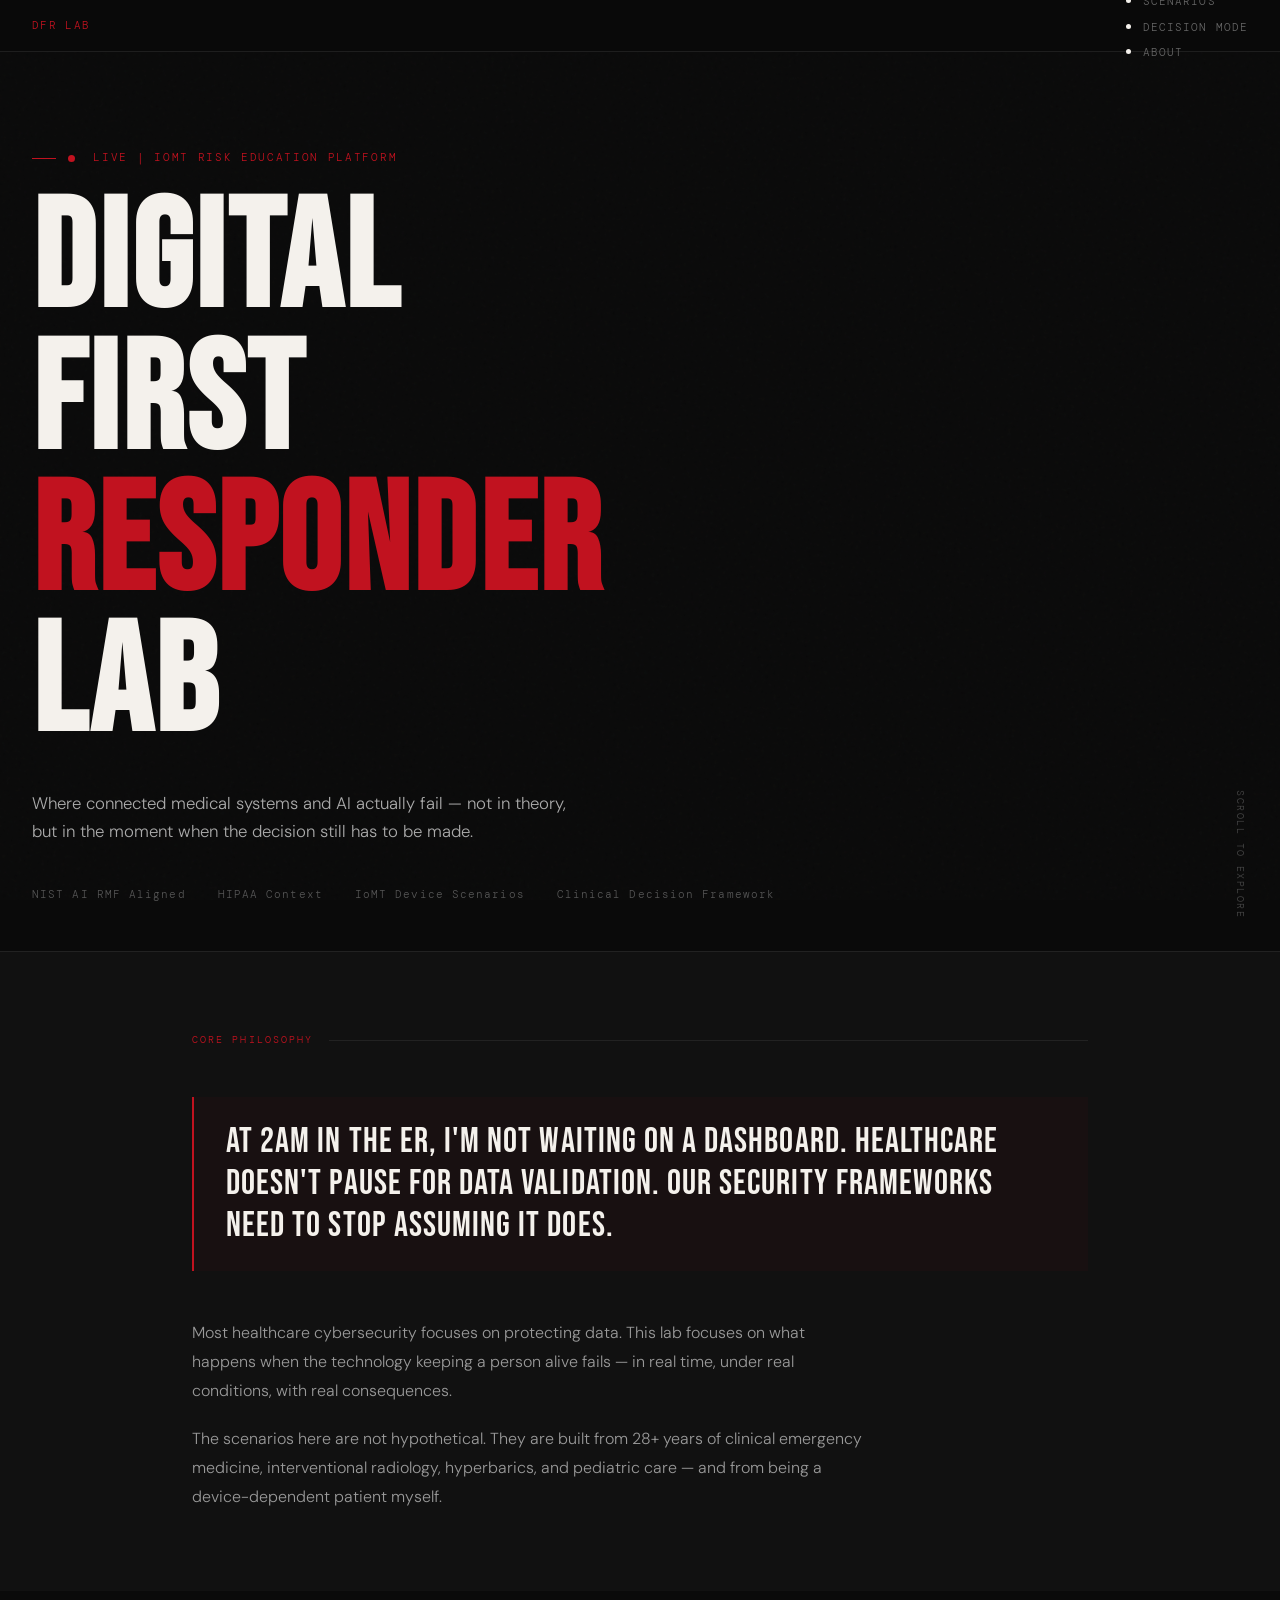
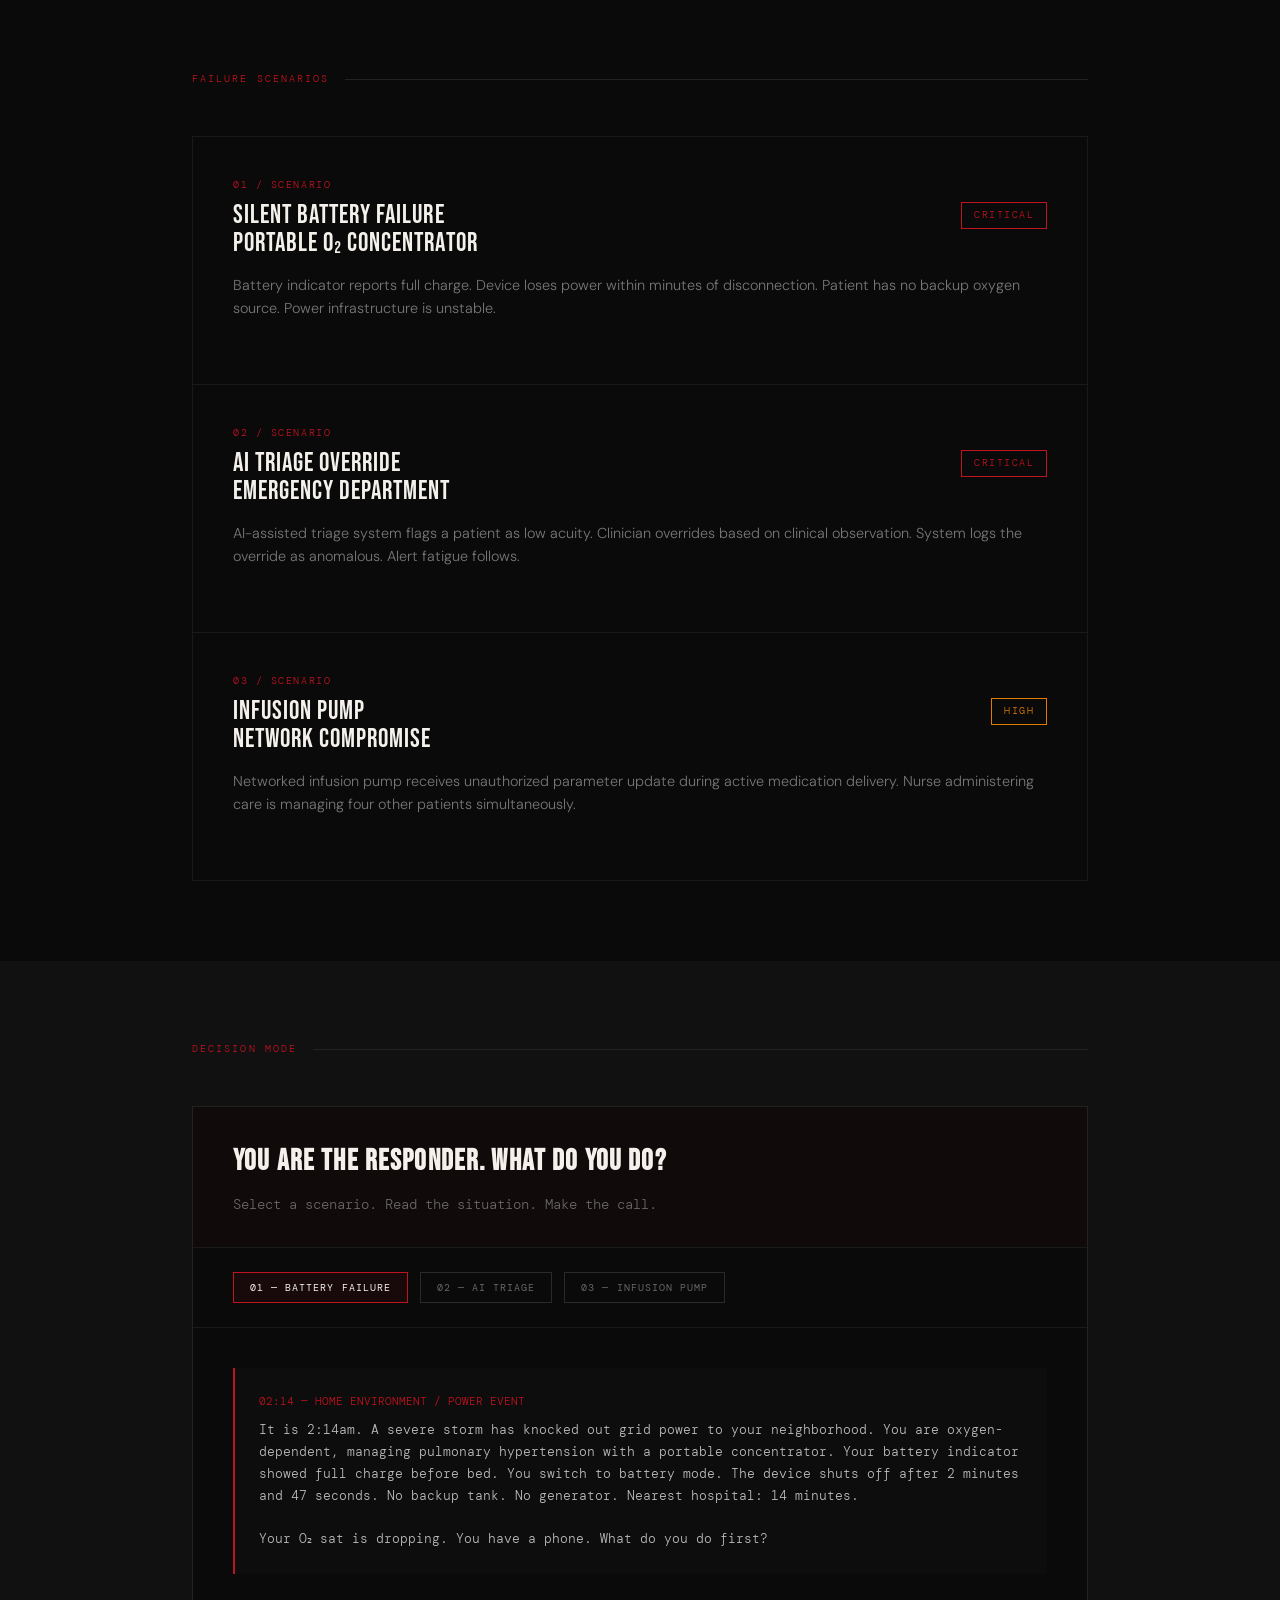
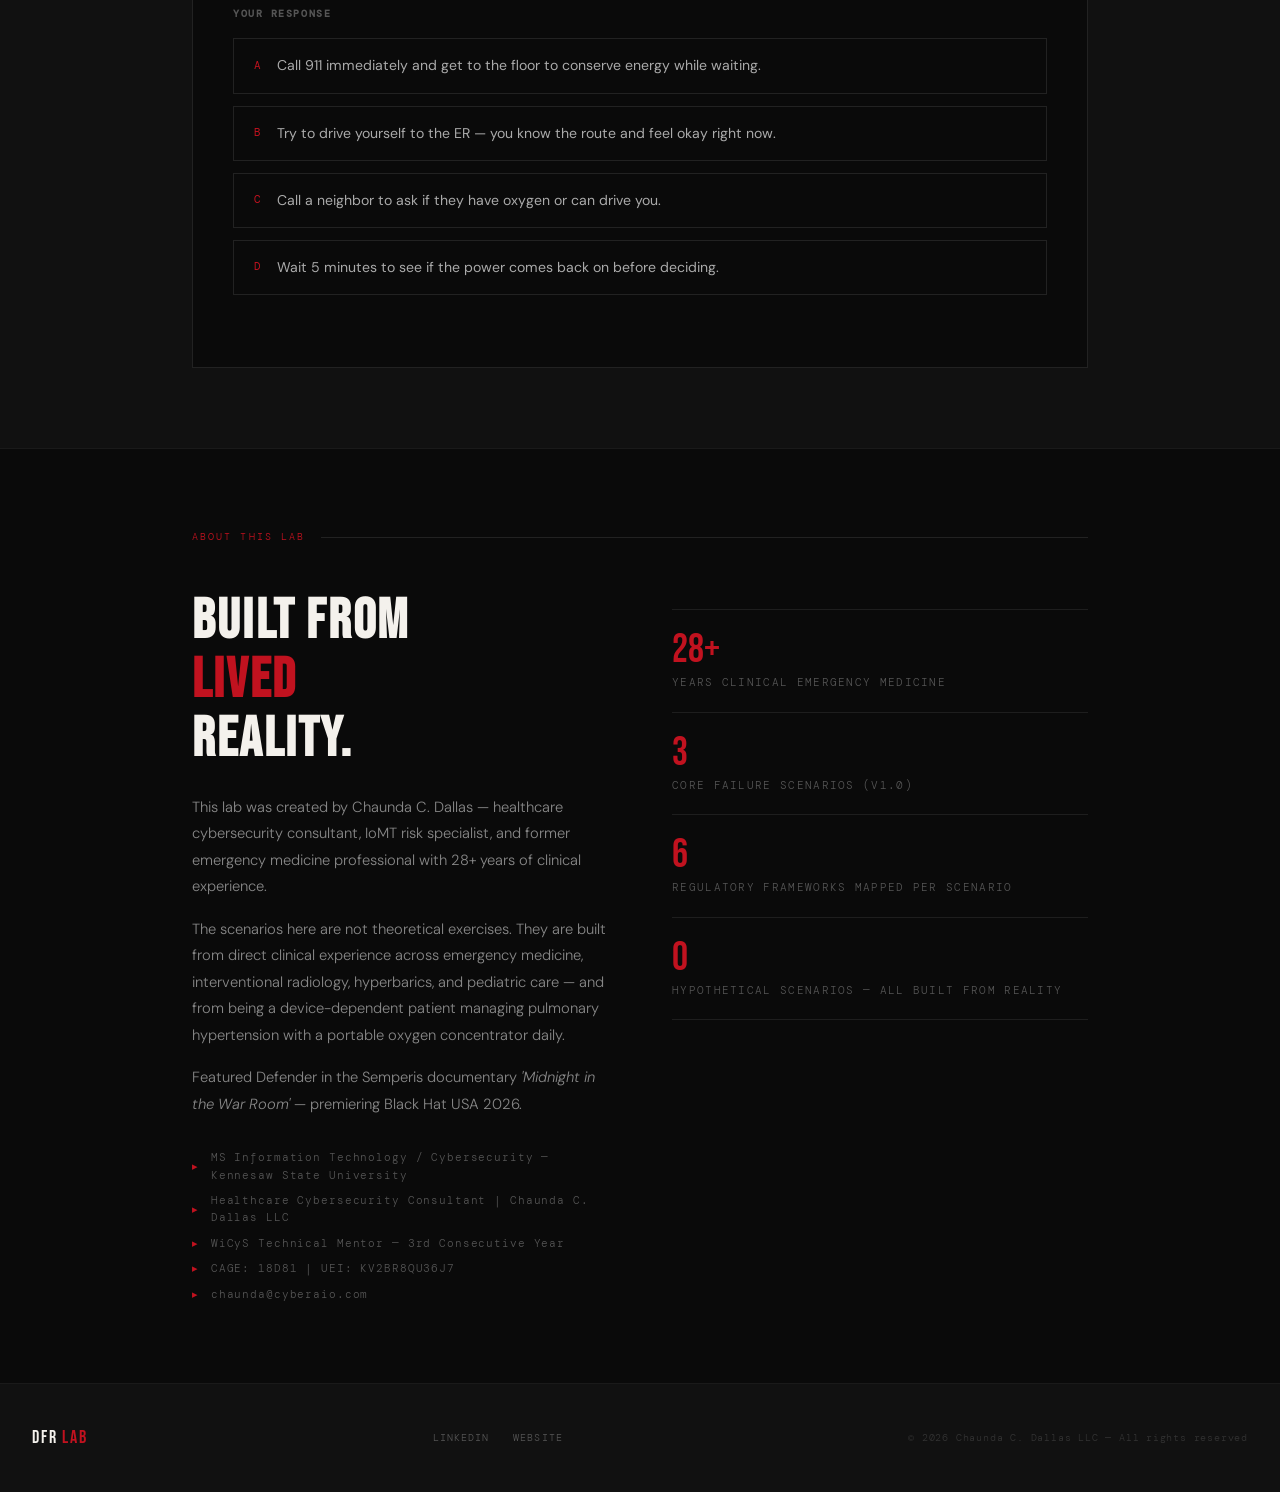
==== index.html @ 7ab64c6a "Initial commit - DFR Lab v1.0" ====
<!DOCTYPE html>
<html lang="en">
<head>
  <meta charset="UTF-8" />
  <meta name="viewport" content="width=device-width, initial-scale=1.0" />
  <title>Digital First Responder Lab | Chaunda C. Dallas</title>
  <link href="https://fonts.googleapis.com/css2?family=Bebas+Neue&family=DM+Sans:wght@300;400;500;600&family=DM+Mono:wght@400;500&display=swap" rel="stylesheet" />
  <style>
    :root {
      --red: #C1121F;
      --red-dim: #7a0c13;
      --white: #F4F1EC;
      --off-white: #e8e3da;
      --dark: #0a0a0a;
      --dark-2: #111111;
      --dark-3: #1a1a1a;
      --gray: #888;
      --mono: 'DM Mono', monospace;
      --sans: 'DM Sans', sans-serif;
      --display: 'Bebas Neue', sans-serif;
    }
     *, *::before, *::after { box-sizing: border-box; margin: 0; padding: 0; }

    html { scroll-behavior: smooth; }

    body {
      background: var(--dark);
      color: var(--white);
      font-family: var(--sans);
      font-weight: 300;
      line-height: 1.6;
      overflow-x: hidden;
    }

    /* ── NOISE OVERLAY ── */
    body::before {
      content: '';
      position: fixed;
      inset: 0;
      background-image: url("data:image/svg+xml,%3Csvg viewBox='0 0 256 256' xmlns='http://www.w3.org/2000/svg'%3E%3Cfilter id='noise'%3E%3CfeTurbulence type='fractalNoise' baseFrequency='0.9' numOctaves='4' stitchTiles='stitch'/%3E%3C/filter%3E%3Crect width='100%25' height='100%25' filter='url(%23noise)' opacity='0.04'/%3E%3C/svg%3E");
      pointer-events: none;
      z-index: 0;
      opacity: 0.5;
    }
    
   /* ── HEADER ── */
    header {
      position: relative;
      min-height: 100vh;
      display: flex;
      flex-direction: column;
      justify-content: flex-end;
      padding: 4rem 2rem 3rem;
      overflow: hidden;
      border-bottom: 1px solid #222;
    }

      .header-content { position: relative; z-index: 1; max-width: 900px; }

    .tag {
      font-family: var(--mono);
      font-size: 0.7rem;
      letter-spacing: 0.15em;
      color: var(--red);
      text-transform: uppercase;
      margin-bottom: 1.5rem;
      display: flex;
      align-items: center;
      gap: 0.75rem;
    }

    .tag::before {
      content: '';
      display: block;
      width: 24px;
      height: 1px;
      background: var(--red);
    }

     h1 {
      font-family: var(--display);
      font-size: clamp(4rem, 12vw, 10rem);
      line-height: 0.92;
      letter-spacing: 0.02em;
      color: var(--white);
      margin-bottom: 2rem;
    }

    h1 span { color: var(--red); }

    .header-sub {
      font-size: 1.05rem;
      color: #aaa;
      max-width: 560px;
      line-height: 1.7;
      margin-bottom: 2.5rem;
      font-weight: 300;
    }

    .header-meta {
      font-family: var(--mono);
      font-size: 0.68rem;
      color: #555;
      letter-spacing: 0.1em;
      display: flex;
      gap: 2rem;
      flex-wrap: wrap;
    }

     .pulse-dot {
      display: inline-block;
      width: 7px;
      height: 7px;
      background: var(--red);
      border-radius: 50%;
      margin-right: 0.4rem;
      animation: pulse 2s infinite;
      vertical-align: middle;
    }

    @keyframes pulse {
      0%, 100% { opacity: 1; transform: scale(1); }
      50% { opacity: 0.4; transform: scale(0.7); }
    }

    .scroll-hint {
      position: absolute;
      bottom: 2rem;
      right: 2rem;
      font-family: var(--mono);
      font-size: 0.65rem;
      color: #444;
      letter-spacing: 0.15em;
      writing-mode: vertical-rl;
      text-transform: uppercase;
      z-index: 1;
    }
    
    /* ── NAV ── */
    nav {
      position: sticky;
      top: 0;
      z-index: 100;
      background: rgba(10,10,10,0.92);
      backdrop-filter: blur(12px);
      border-bottom: 1px solid #1e1e1e;
      padding: 0 2rem;
      display: flex;
      align-items: center;
      justify-content: space-between;
      height: 52px;
    }

    .nav-brand {
      font-family: var(--mono);
      font-size: 0.7rem;
      color: var(--red);
      letter-spacing: 0.12em;
      text-transform: uppercase;
    }

     .nav-links a {
      font-family: var(--mono);
      font-size: 0.68rem;
      color: #666;
      text-decoration: none;
      letter-spacing: 0.1em;
      text-transform: uppercase;
      transition: color 0.2s;
    }

    .nav-links a:hover { color: var(--white); }

    /* ── SECTIONS ── */
    section { position: relative; z-index: 1; }

    .container {
      max-width: 960px;
      margin: 0 auto;
      padding: 5rem 2rem;
    }

      .section-label {
      font-family: var(--mono);
      font-size: 0.65rem;
      letter-spacing: 0.2em;
      color: var(--red);
      text-transform: uppercase;
      margin-bottom: 3rem;
      display: flex;
      align-items: center;
      gap: 1rem;
    }

    .section-label::after {
      content: '';
      flex: 1;
      height: 1px;
      background: #222;
    }

      /* ── PHILOSOPHY ── */
    #philosophy { background: var(--dark-2); }

    .quote-block {
      border-left: 2px solid var(--red);
      padding: 1.5rem 2rem;
      margin-bottom: 3rem;
      background: rgba(193,18,31,0.04);
    }

    .quote-block p {
      font-family: var(--display);
      font-size: clamp(1.4rem, 3vw, 2.2rem);
      line-height: 1.2;
      color: var(--white);
      letter-spacing: 0.03em;
    }

    .body-text {
      font-size: 1rem;
      color: #999;
      line-height: 1.8;
      max-width: 680px;
    }
    
     .body-text + .body-text { margin-top: 1.2rem; }

    /* ── SCENARIOS ── */
    #scenarios { background: var(--dark); }

    .scenarios-grid {
      display: grid;
      gap: 1px;
      background: #1a1a1a;
      border: 1px solid #1a1a1a;
    }
    
    .scenario-card {
      background: var(--dark);
      padding: 2.5rem;
      cursor: pointer;
      transition: background 0.2s;
      position: relative;
      overflow: hidden;
    }

    .scenario-card::before {
      content: '';
      position: absolute;
      left: 0;
      top: 0;
      bottom: 0;
      width: 2px;
      background: var(--red);
      transform: scaleY(0);
      transition: transform 0.3s ease;
      transform-origin: bottom;
    }

     .scenario-card:hover { background: var(--dark-3); }
    .scenario-card:hover::before { transform: scaleY(1); }
    .scenario-card.active { background: var(--dark-3); }
    .scenario-card.active::before { transform: scaleY(1); }

    .scenario-header {
      display: flex;
      align-items: flex-start;
      justify-content: space-between;
      margin-bottom: 1rem;
      gap: 1rem;
    }

    .scenario-num {
      font-family: var(--mono);
      font-size: 0.65rem;
      color: var(--red);
      letter-spacing: 0.15em;
      margin-bottom: 0.5rem;
    }

     .scenario-title {
      font-family: var(--display);
      font-size: 1.6rem;
      letter-spacing: 0.04em;
      color: var(--white);
      line-height: 1.1;
    }

    .severity {
      font-family: var(--mono);
      font-size: 0.6rem;
      letter-spacing: 0.15em;
      padding: 0.3rem 0.75rem;
      border: 1px solid;
      text-transform: uppercase;
      white-space: nowrap;
      flex-shrink: 0;
    }

     .severity.critical { color: var(--red); border-color: var(--red); }
    .severity.high { color: #e07b00; border-color: #e07b00; }
    .severity.medium { color: #b8a000; border-color: #b8a000; }

    .scenario-desc {
      font-size: 0.9rem;
      color: #777;
      line-height: 1.6;
      margin-bottom: 1.5rem;
    }

    .scenario-detail {
      display: none;
      margin-top: 1.5rem;
      border-top: 1px solid #222;
      padding-top: 1.5rem;
      animation: fadeIn 0.3s ease;
    }

      .scenario-card.active .scenario-detail { display: block; }

    @keyframes fadeIn {
      from { opacity: 0; transform: translateY(8px); }
      to { opacity: 1; transform: translateY(0); }
    }

    .failure-chain {
      margin-bottom: 2rem;
    }

    .failure-chain h4 {
      font-family: var(--mono);
      font-size: 0.65rem;
      letter-spacing: 0.15em;
      color: var(--red);
      text-transform: uppercase;
      margin-bottom: 1rem;
    }

     .chain-steps {
      display: flex;
      flex-direction: column;
      gap: 0;
    }

    .chain-step {
      display: flex;
      align-items: flex-start;
      gap: 1rem;
      padding: 0.75rem 0;
      position: relative;
    }

    .chain-step:not(:last-child)::after {
      content: '';
      position: absolute;
      left: 11px;
      top: 2rem;
      bottom: -0.25rem;
      width: 1px;
      background: #2a2a2a;
    }

     .step-dot {
      width: 23px;
      height: 23px;
      border-radius: 50%;
      border: 1px solid #333;
      background: var(--dark);
      flex-shrink: 0;
      display: flex;
      align-items: center;
      justify-content: center;
      font-family: var(--mono);
      font-size: 0.6rem;
      color: var(--red);
      margin-top: 0.1rem;
    }

    .step-text {
      font-size: 0.88rem;
      color: #aaa;
      line-height: 1.5;
    }

    .step-text strong {
      color: var(--white);
      font-weight: 500;
    }

     .framework-map {
      background: var(--dark-2);
      border: 1px solid #222;
      padding: 1.5rem;
      margin-bottom: 1.5rem;
    }

    .framework-map h4 {
      font-family: var(--mono);
      font-size: 0.65rem;
      letter-spacing: 0.15em;
      color: #555;
      text-transform: uppercase;
      margin-bottom: 1rem;
    }

    .framework-tags {
      display: flex;
      flex-wrap: wrap;
      gap: 0.5rem;
    }

      .framework-tag {
      font-family: var(--mono);
      font-size: 0.65rem;
      color: #888;
      border: 1px solid #2a2a2a;
      padding: 0.25rem 0.6rem;
      letter-spacing: 0.08em;
    }

    /* ── DECISION MODE ── */
    #decision { background: var(--dark-2); }

    .decision-wrapper {
      border: 1px solid #222;
      background: var(--dark);
    }

    .decision-top {
      padding: 2rem 2.5rem;
      border-bottom: 1px solid #1a1a1a;
      background: rgba(193,18,31,0.03);
    }

     .decision-top h3 {
      font-family: var(--display);
      font-size: 1.8rem;
      letter-spacing: 0.04em;
      margin-bottom: 0.5rem;
    }

    .decision-top p {
      font-size: 0.88rem;
      color: #666;
      font-family: var(--mono);
    }

    .scenario-select-bar {
      padding: 1.5rem 2.5rem;
      border-bottom: 1px solid #1a1a1a;
      display: flex;
      gap: 0.75rem;
      flex-wrap: wrap;
    }

      .scene-btn {
      font-family: var(--mono);
      font-size: 0.65rem;
      letter-spacing: 0.1em;
      text-transform: uppercase;
      padding: 0.5rem 1rem;
      border: 1px solid #2a2a2a;
      background: transparent;
      color: #666;
      cursor: pointer;
      transition: all 0.2s;
    }

    .scene-btn:hover, .scene-btn.active {
      border-color: var(--red);
      color: var(--white);
      background: rgba(193,18,31,0.08);
    }

     .decision-body { padding: 2.5rem; }

    .situation-box {
      background: #0d0d0d;
      border-left: 2px solid var(--red);
      padding: 1.5rem;
      margin-bottom: 2rem;
      font-family: var(--mono);
      font-size: 0.8rem;
      color: #bbb;
      line-height: 1.7;
    }

    .situation-box .time-stamp {
      color: var(--red);
      margin-bottom: 0.5rem;
      font-size: 0.7rem;
    }

     .choices h4 {
      font-family: var(--mono);
      font-size: 0.65rem;
      letter-spacing: 0.15em;
      color: #555;
      text-transform: uppercase;
      margin-bottom: 1rem;
    }

    .choice-list {
      display: flex;
      flex-direction: column;
      gap: 0.75rem;
      margin-bottom: 2rem;
    }

      .choice-btn {
      display: flex;
      align-items: flex-start;
      gap: 1rem;
      padding: 1rem 1.25rem;
      border: 1px solid #222;
      background: transparent;
      color: #aaa;
      cursor: pointer;
      text-align: left;
      font-family: var(--sans);
      font-size: 0.88rem;
      line-height: 1.5;
      transition: all 0.2s;
      width: 100%;
    }

    .choice-btn:hover {
      border-color: #333;
      color: var(--white);
      background: rgba(255,255,255,0.02);
    }

      .choice-btn.selected-correct {
      border-color: #2a6e2a;
      background: rgba(42,110,42,0.08);
      color: var(--white);
    }

    .choice-btn.selected-wrong {
      border-color: var(--red-dim);
      background: rgba(193,18,31,0.06);
      color: var(--white);
    }

    .choice-btn.reveal-correct {
      border-color: #2a6e2a;
      background: rgba(42,110,42,0.05);
    }

    .choice-letter {
      font-family: var(--mono);
      font-size: 0.7rem;
      color: var(--red);
      flex-shrink: 0;
      margin-top: 0.1rem;
    }

      .feedback-box {
      display: none;
      padding: 1.5rem;
      border: 1px solid #222;
      background: #0d0d0d;
      animation: fadeIn 0.3s ease;
    }

    .feedback-box.show { display: block; }

    .feedback-box .fb-label {
      font-family: var(--mono);
      font-size: 0.65rem;
      letter-spacing: 0.15em;
      text-transform: uppercase;
      margin-bottom: 0.75rem;
    }

    .feedback-box.correct .fb-label { color: #4caf50; }
    .feedback-box.wrong .fb-label { color: var(--red); }

    .feedback-box p {
      font-size: 0.88rem;
      color: #aaa;
      line-height: 1.7;
    }

      .feedback-box .clinical-note {
      margin-top: 1rem;
      padding-top: 1rem;
      border-top: 1px solid #1e1e1e;
      font-family: var(--mono);
      font-size: 0.75rem;
      color: #555;
      line-height: 1.6;
    }

    .reset-btn {
      margin-top: 1.5rem;
      font-family: var(--mono);
      font-size: 0.65rem;
      letter-spacing: 0.15em;
      text-transform: uppercase;
      padding: 0.6rem 1.25rem;
      border: 1px solid #333;
      background: transparent;
      color: #666;
      cursor: pointer;
      transition: all 0.2s;
    }

     .reset-btn:hover { border-color: var(--red); color: var(--white); }

    /* ── ABOUT ── */
    #about { background: var(--dark); border-top: 1px solid #1a1a1a; }

    .about-grid {
      display: grid;
      grid-template-columns: 1fr 1fr;
      gap: 4rem;
      align-items: start;
    }

    .about-left h2 {
      font-family: var(--display);
      font-size: clamp(2rem, 5vw, 3.5rem);
      line-height: 1.05;
      letter-spacing: 0.04em;
      margin-bottom: 1.5rem;
    }

     .about-left h2 span { color: var(--red); }

    .about-left p {
      font-size: 0.92rem;
      color: #888;
      line-height: 1.8;
      margin-bottom: 1rem;
    }

    .credentials {
      margin-top: 2rem;
      display: flex;
      flex-direction: column;
      gap: 0.5rem;
    }

    .cred-item {
      font-family: var(--mono);
      font-size: 0.68rem;
      color: #555;
      letter-spacing: 0.08em;
      display: flex;
      align-items: center;
      gap: 0.75rem;
    }

      .cred-item::before {
      content: '▸';
      color: var(--red);
    }

    .about-right {
      padding-top: 1rem;
    }

    .stat-block {
      border-top: 1px solid #1e1e1e;
      padding: 1.25rem 0;
    }

    .stat-block:last-child { border-bottom: 1px solid #1e1e1e; }

    .stat-num {
      font-family: var(--display);
      font-size: 2.5rem;
      color: var(--red);
      line-height: 1;
      margin-bottom: 0.25rem;
    }

     .stat-label {
      font-family: var(--mono);
      font-size: 0.68rem;
      color: #555;
      letter-spacing: 0.12em;
      text-transform: uppercase;
    }

    /* ── FOOTER ── */
    footer {
      background: var(--dark-2);
      border-top: 1px solid #1a1a1a;
      padding: 2.5rem 2rem;
      display: flex;
      align-items: center;
      justify-content: space-between;
      flex-wrap: gap;
      gap: 1rem;
    }

    .footer-brand {
      font-family: var(--display);
      font-size: 1.1rem;
      letter-spacing: 0.1em;
      color: var(--white);
    }

       .footer-brand span { color: var(--red); }

    .footer-links {
      display: flex;
      gap: 1.5rem;
    }

    .footer-links a {
      font-family: var(--mono);
      font-size: 0.65rem;
      color: #555;
      text-decoration: none;
      letter-spacing: 0.1em;
      text-transform: uppercase;
      transition: color 0.2s;
    }

    .footer-links a:hover { color: var(--white); }

    .footer-copy {
      font-family: var(--mono);
      font-size: 0.62rem;
      color: #333;
      letter-spacing: 0.08em;
    }

        /* ── RESPONSIVE ── */
    @media (max-width: 700px) {
      .about-grid { grid-template-columns: 1fr; gap: 2rem; }
      .nav-links { display: none; }
      footer { flex-direction: column; text-align: center; }
    }
  </style>
</head>
<body>

<!-- NAV -->
<nav>
  <div class="nav-brand">DFR Lab</div>
  <ul class="nav-links">
    <li><a href="#scenarios">Scenarios</a></li>
    <li><a href="#decision">Decision Mode</a></li>
    <li><a href="#about">About</a></li>
  </ul>
</nav>

<!-- HEADER -->
<header>
  <div class="header-bg"></div>
  <div class="header-grid"></div>
  <div class="header-content">
    <div class="tag"><span class="pulse-dot"></span> Live | IoMT Risk Education Platform</div>
    <h1>Digital<br>First<br><span>Responder</span><br>Lab</h1>
    <p class="header-sub">
      Where connected medical systems and AI actually fail — not in theory,
      but in the moment when the decision still has to be made.
    </p>
    <div class="header-meta">
      <span>NIST AI RMF Aligned</span>
      <span>HIPAA Context</span>
      <span>IoMT Device Scenarios</span>
      <span>Clinical Decision Framework</span>
    </div>
  </div>
  <div class="scroll-hint">Scroll to explore</div>
</header>

<!-- PHILOSOPHY -->
<section id="philosophy">
  <div class="container">
    <div class="section-label">Core Philosophy</div>
    <div class="quote-block">
      <p>At 2am in the ER, I'm not waiting on a dashboard. Healthcare doesn't pause for data validation. Our security frameworks need to stop assuming it does.</p>
    </div>
    <p class="body-text">
      Most healthcare cybersecurity focuses on protecting data. This lab focuses on what happens
      when the technology keeping a person alive fails — in real time, under real conditions,
      with real consequences.
    </p>
    <p class="body-text">
      The scenarios here are not hypothetical. They are built from 28+ years of clinical emergency
      medicine, interventional radiology, hyperbarics, and pediatric care — and from being a
      device-dependent patient myself.
    </p>
  </div>
</section>

<!-- SCENARIOS -->
<section id="scenarios">
  <div class="container">
    <div class="section-label">Failure Scenarios</div>
    <div class="scenarios-grid">

      <!-- SCENARIO 1 -->
      <div class="scenario-card" onclick="toggleScenario(this)">
        <div class="scenario-num">01 / SCENARIO</div>
        <div class="scenario-header">
          <div class="scenario-title">Silent Battery Failure<br>Portable O₂ Concentrator</div>
          <div class="severity critical">Critical</div>
        </div>
        <p class="scenario-desc">
          Battery indicator reports full charge. Device loses power within minutes of disconnection.
          Patient has no backup oxygen source. Power infrastructure is unstable.
        </p>
        <div class="scenario-detail">
          <div class="failure-chain">
            <h4>Failure Chain</h4>
            <div class="chain-steps">
              <div class="chain-step">
                <div class="step-dot">1</div>
                <div class="step-text"><strong>Device reports false state.</strong> Battery management system shows full charge. Actual runtime: 2–3 minutes.</div>
              </div>
                 <div class="chain-step">
                <div class="step-dot">2</div>
                <div class="step-text"><strong>Patient trusts the indicator.</strong> No manual verification protocol exists. No alert threshold configured.</div>
              </div>
              <div class="chain-step">
                <div class="step-dot">3</div>
                <div class="step-text"><strong>Power event occurs.</strong> Grid outage, storm, or infrastructure failure disconnects AC power.</div>
              </div>
              <div class="chain-step">
                <div class="step-dot">4</div>
                <div class="step-text"><strong>Battery depletes in under 3 minutes.</strong> No backup tank. No secondary concentrator. No escalation path.</div>
              </div>
              <div class="chain-step">
                <div class="step-dot">5</div>
                <div class="step-text"><strong>Patient enters oxygen deprivation.</strong> PAH + hypoxia. Cascading physiological failure begins silently.</div>
              </div>
            </div>
          </div>
          <div class="framework-map">
            <h4>Framework Gaps Identified</h4>
            <div class="framework-tags">
              <span class="framework-tag">NIST 800-53 SI-13 (Predictable Failure)</span>
              <span class="framework-tag">NIST AI RMF MANAGE 2.2</span>
              <span class="framework-tag">HIPAA § 164.310(a)(2)(i)</span>
              <span class="framework-tag">FDA 21 CFR Part 820</span>
              <span class="framework-tag">IEC 62443-4-2 CR 3.1</span>
              <span class="framework-tag">Home Care Gap: No Redundancy Standard</span>
            </div>
                 </div>
          <p class="body-text" style="font-size:0.85rem;">
            <strong style="color:var(--white)">What should exist:</strong> Real-time battery health telemetry with verified discharge testing,
            mandatory backup protocols for single-source oxygen-dependent patients, infrastructure
            dependency mapping for high-risk home medical devices, and emergency registry
            enrollment at the local utility and fire department level.
          </p>
        </div>
      </div>

      <!-- SCENARIO 2 -->
      <div class="scenario-card" onclick="toggleScenario(this)">
        <div class="scenario-num">02 / SCENARIO</div>
        <div class="scenario-header">
          <div class="scenario-title">AI Triage Override<br>Emergency Department</div>
          <div class="severity critical">Critical</div>
        </div>
        <p class="scenario-desc">
          AI-assisted triage system flags a patient as low acuity. Clinician overrides based on
          clinical observation. System logs the override as anomalous. Alert fatigue follows.
        </p>
          <div class="scenario-detail">
          <div class="failure-chain">
            <h4>Failure Chain</h4>
            <div class="chain-steps">
              <div class="chain-step">
                <div class="step-dot">1</div>
                <div class="step-text"><strong>AI model scores patient: low risk.</strong> Model trained on structured EHR data. Misses nonverbal cues, skin color change, work of breathing.</div>
              </div>
              <div class="chain-step">
                <div class="step-dot">2</div>
                <div class="step-text"><strong>Clinician trusts observation over score.</strong> Escalates immediately. Patient is actually critical.</div>
              </div>
              <div class="chain-step">
                <div class="step-dot">3</div>
                <div class="step-text"><strong>System flags clinician override as deviation.</strong> Algorithm treats experienced clinical judgment as an error signal.</div>
              </div>
              <div class="chain-step">
                <div class="step-dot">4</div>
                <div class="step-text"><strong>Override data used to retrain model.</strong> Model learns to suppress clinical intuition patterns. Future accuracy degrades silently.</div>
              </div>
              <div class="chain-step">
                <div class="step-dot">5</div>
                <div class="step-text"><strong>Next clinician defers to AI.</strong> Alert fatigue + institutional trust in system. Patient harm occurs.</div>
              </div>
            </div>
             </div>
          <div class="framework-map">
            <h4>Framework Gaps Identified</h4>
            <div class="framework-tags">
              <span class="framework-tag">NIST AI RMF GOVERN 1.1</span>
              <span class="framework-tag">NIST AI RMF MAP 3.5</span>
              <span class="framework-tag">FDA AI/ML Action Plan 2021</span>
              <span class="framework-tag">ONC HTI-1 Rule</span>
              <span class="framework-tag">Human Oversight Gap</span>
              <span class="framework-tag">Feedback Loop Risk</span>
            </div>
          </div>
 <p class="body-text" style="font-size:0.85rem;">
            <strong style="color:var(--white)">What should exist:</strong> Clinical override logging that distinguishes expert judgment from error,
            model retraining governance that requires human review before incorporating override data,
            mandatory human-in-the-loop thresholds for high-acuity clinical AI systems, and
            regular red-team exercises that test AI performance against experienced clinician
            baseline decisions.
          </p>
        </div>
      </div>

      <!-- SCENARIO 3 -->
      <div class="scenario-card" onclick="toggleScenario(this)">
        <div class="scenario-num">03 / SCENARIO</div>
        <div class="scenario-header">
          <div class="scenario-title">Infusion Pump<br>Network Compromise</div>
          <div class="severity high">High</div>
        </div>
        <p class="scenario-desc">
          Networked infusion pump receives unauthorized parameter update during active medication
          delivery. Nurse administering care is managing four other patients simultaneously.
        </p>
        <div class="scenario-detail">
          <div class="failure-chain">
            <h4>Failure Chain</h4>
            <div class="chain-steps">
              <div class="chain-step">
            <div class="step-dot">1</div>
                <div class="step-text"><strong>Pump connected to clinical network.</strong> Drug library update mechanism lacks mutual authentication. Lateral movement from prior breach.</div>
              </div>
              <div class="chain-step">
                <div class="step-dot">2</div>
                <div class="step-text"><strong>Unauthorized rate parameter pushed.</strong> Change falls within acceptable range. No immediate alarm triggered.</div>
              </div>
              <div class="chain-step">
                <div class="step-dot">3</div>
                <div class="step-text"><strong>Nurse managing four patients.</strong> Controlled chaos. Visual check interval is 20+ minutes. No bedside alert.</div>
              </div>
              <div class="chain-step">
                <div class="step-dot">4</div>
                <div class="step-text"><strong>Patient receives incorrect dose over time.</strong> Subtle presentation. Clinical deterioration begins before detection.</div>
              </div>
              <div class="chain-step">
                <div class="step-dot">5</div>
                <div class="step-text"><strong>Root cause is IT investigation, not clinical.</strong> 6–8 hours to identify source. Evidence degraded. Incident not reported to FDA.</div>
              </div>
            </div>
          </div>
          <div class="framework-map">
            <h4>Framework Gaps Identified</h4>
            <div class="framework-tags">
           <span class="framework-tag">NIST 800-82 Rev 3 (OT Security)</span>
              <span class="framework-tag">FDA Cybersecurity Guidance 2023</span>
              <span class="framework-tag">HIPAA § 164.312(b) Audit Controls</span>
              <span class="framework-tag">IEC 80001-1 Risk Management</span>
              <span class="framework-tag">Network Segmentation Gap</span>
              <span class="framework-tag">MDS² Documentation Gap</span>
            </div>
          </div>
          <p class="body-text" style="font-size:0.85rem;">
            <strong style="color:var(--white)">What should exist:</strong> Mutual TLS authentication for all pump parameter updates,
            real-time anomaly detection on infusion rate changes against prescription baseline,
            clinical workflow-aware alerting that accounts for nurse-to-patient ratios,
            mandatory FDA MedWatch reporting integration, and post-incident forensic
            preservation protocols for IoMT devices.
          </p>
        </div>
      </div>

         </div>
  </div>
</section>

<!-- DECISION MODE -->
<section id="decision">
  <div class="container">
    <div class="section-label">Decision Mode</div>
    <div class="decision-wrapper">
      <div class="decision-top">
        <h3>You Are The Responder. What Do You Do?</h3>
        <p>Select a scenario. Read the situation. Make the call.</p>
      </div>
      <div class="scenario-select-bar">
        <button class="scene-btn active" onclick="loadDecision(0, this)">01 — Battery Failure</button>
        <button class="scene-btn" onclick="loadDecision(1, this)">02 — AI Triage</button>
        <button class="scene-btn" onclick="loadDecision(2, this)">03 — Infusion Pump</button>
      </div>
      <div class="decision-body">
        <div class="situation-box" id="situation-box"></div>
        <div class="choices">
          <h4>Your Response</h4>
          <div class="choice-list" id="choice-list"></div>
        </div>
        <div class="feedback-box" id="feedback-box">
          <div class="fb-label" id="fb-label"></div>
          <p id="fb-text"></p>
   <div class="clinical-note" id="fb-clinical"></div>
          <button class="reset-btn" onclick="resetDecision()">↺ Try Again</button>
        </div>
      </div>
    </div>
  </div>
</section>

<!-- ABOUT -->
<section id="about">
  <div class="container">
    <div class="section-label">About This Lab</div>
    <div class="about-grid">
      <div class="about-left">
        <h2>Built from<br><span>Lived</span><br>Reality.</h2>
        <p>
          This lab was created by Chaunda C. Dallas — healthcare cybersecurity consultant,
          IoMT risk specialist, and former emergency medicine professional with 28+ years
          of clinical experience.
        </p>
        <p>
             The scenarios here are not theoretical exercises. They are built from direct clinical
          experience across emergency medicine, interventional radiology, hyperbarics, and
          pediatric care — and from being a device-dependent patient managing pulmonary
          hypertension with a portable oxygen concentrator daily.
        </p>
        <p>
          Featured Defender in the Semperis documentary
          <em>'Midnight in the War Room'</em> — premiering Black Hat USA 2026.
        </p>
        <div class="credentials">
          <div class="cred-item">MS Information Technology / Cybersecurity — Kennesaw State University</div>
          <div class="cred-item">Healthcare Cybersecurity Consultant | Chaunda C. Dallas LLC</div>
          <div class="cred-item">WiCyS Technical Mentor — 3rd Consecutive Year</div>
          <div class="cred-item">CAGE: 18D81 | UEI: KV2BR8QU36J7</div>
          <div class="cred-item">chaunda@cyberaio.com</div>
        </div>
      </div>
      <div class="about-right">
        <div class="stat-block">
          <div class="stat-num">28+</div>
          <div class="stat-label">Years Clinical Emergency Medicine</div>
        </div>
        <div class="stat-block">
          <div class="stat-num">3</div>
          <div class="stat-label">Core Failure Scenarios (v1.0)</div>
        </div>
        <div class="stat-block">
          <div class="stat-num">6</div>
          <div class="stat-label">Regulatory Frameworks Mapped Per Scenario</div>
        </div>
<div class="stat-block">
          <div class="stat-num">0</div>
          <div class="stat-label">Hypothetical Scenarios — All Built from Reality</div>
        </div>
      </div>
    </div>
  </div>
</section>

<!-- FOOTER -->
<footer>
  <div class="footer-brand">DFR <span>Lab</span></div>
  <div class="footer-links">
    <a href="https://linkedin.com/in/chaundacdallas" target="_blank">LinkedIn</a>
    <a href="https://chaundacdallas.com" target="_blank">Website</a>
  </div>
  <div class="footer-copy">© 2026 Chaunda C. Dallas LLC — All rights reserved</div>
</footer>

<script>
  // ── SCENARIO TOGGLE ──
  function toggleScenario(card) {
    const isActive = card.classList.contains('active');
    document.querySelectorAll('.scenario-card').forEach(c => c.classList.remove('active'));
    if (!isActive) card.classList.add('active');
  }

  // ── DECISION MODE DATA ──
  const decisions = [
    {
      situation: `<div class="time-stamp">02:14 — HOME ENVIRONMENT / POWER EVENT</div>
It is 2:14am. A severe storm has knocked out grid power to your neighborhood.
You are oxygen-dependent, managing pulmonary hypertension with a portable concentrator.
Your battery indicator showed full charge before bed. You switch to battery mode.
The device shuts off after 2 minutes and 47 seconds.
No backup tank. No generator. Nearest hospital: 14 minutes.
<br><br>Your O₂ sat is dropping. You have a phone. What do you do first?`,
      choices: [
        { text: "Call 911 immediately and get to the floor to conserve energy while waiting.", correct: true },
        { text: "Try to drive yourself to the ER — you know the route and feel okay right now.", correct: false },
        { text: "Call a neighbor to ask if they have oxygen or can drive you.", correct: false },
        { text: "Wait 5 minutes to see if the power comes back on before deciding.", correct: false }
      ],
      correct_feedback: "Correct clinical decision. 911 ensures oxygen-capable EMS response en route to you. Getting low conserves your oxygen demand. Do not drive — hypoxia impairs judgment before you feel impaired. Time is the variable you cannot get back.",
      wrong_feedback: "This decision loses critical time or increases oxygen demand. In hypoxic emergencies, the correct move is always: call 911, reduce exertion, stay low, stay calm. Every minute of delay is physiological cost.",
      clinical: "CLINICAL NOTE: This is a real failure chain — false battery state reporting on a life-critical home medical device with no backup redundancy and no infrastructure emergency registry. Most home care frameworks do not mandate backup protocols for single-source oxygen patients."
    },
    {
situation: `<div class="time-stamp">01:47 — EMERGENCY DEPARTMENT / HIGH VOLUME SHIFT</div>
A 58-year-old male presents to triage. Chief complaint: "feeling off."
Your AI triage system scores him: LOW ACUITY. Wait time assigned: 2.5 hours.
You observe: slightly ashen color, irregular breathing pattern, diaphoretic.
The system has no input fields for these observations.
Your charge nurse tells you the waiting room is at 140% capacity.
<br><br>What do you do?`,
      choices: [
        { text: "Trust the AI score — the system has been accurate 94% of the time this quarter.", correct: false },
        { text: "Override the AI score, escalate immediately, and document your clinical rationale.", correct: true },
        { text: "Ask the patient more questions and reassess in 20 minutes.", correct: false },
        { text: "Flag it to the charge nurse and let her make the call — you're not sure.", correct: false }
      ],
      correct_feedback: "Correct. Clinical observation supersedes algorithmic scoring in high-acuity presentations. Ashen color, diaphoresis, and irregular breathing are not structured data fields — they are what experienced eyes catch that models cannot. Document everything. The override log is your protection and the system's feedback.",
      wrong_feedback: "94% accuracy means 6 in 100 patients are wrong. This patient is showing three nonverbal critical indicators. AI triage systems are not trained on clinical intuition — they are trained on structured input. When what you see contradicts the score, the score is wrong.",
      clinical: "CLINICAL NOTE: AI systems in high-acuity clinical environments require mandatory human override capability with expert-judgment logging — not error flagging. Treating experienced clinical observation as a deviation signal is a design failure, not a clinician failure."
    },
    {
situation: `<div class="time-stamp">03:22 — MED/SURG UNIT / OVERNIGHT SHIFT</div>
You are a security analyst on call. The SOC receives an anomaly alert:
an infusion pump on the oncology floor has received two parameter updates
in the last 40 minutes — neither initiated from the nursing station.
The pump is actively delivering chemotherapy.
The on-call nurse has 5 patients. She has not been alerted.
<br><br>You have no pump isolation protocol. What is your first action?`,
      choices: [
        { text: "Begin forensic investigation on the network to trace the source of the update.", correct: false },
        { text: "Alert the charge nurse immediately with the pump ID and flag it as potentially compromised — clinical safety first.", correct: true },
        { text: "Isolate the pump from the network remotely to stop further unauthorized updates.", correct: false },
        { text: "Escalate to your manager and wait for authorization before taking action.", correct: false }
      ],
      correct_feedback: "Correct sequence. Patient safety precedes forensic preservation in active clinical incidents. The nurse needs the pump ID and the flag — she makes the clinical call. Your job in this moment is to get the right information to the right person in under 60 seconds. Forensics comes after the patient is safe.",
      wrong_feedback: "Forensic investigation and remote isolation are secondary priorities when a patient is actively receiving a potentially compromised drug delivery. Clinical harm is happening in real time. The first call is always to the bedside.",
      clinical: "CLINICAL NOTE: IoMT incident response requires clinical-first protocols. Most SOC playbooks are built for IT environments — they do not account for active patient harm scenarios. This is the gap. Security teams and clinical teams need joint tabletop exercises before the incident, not after."
    }
  ];

   let currentDecision = 0;
  let answered = false;

  function loadDecision(index, btn) {
    currentDecision = index;
    answered = false;
    document.querySelectorAll('.scene-btn').forEach(b => b.classList.remove('active'));
    btn.classList.add('active');
    renderDecision();
  }

  function renderDecision() {
    const d = decisions[currentDecision];
    document.getElementById('situation-box').innerHTML = d.situation;
    const list = document.getElementById('choice-list');
    const letters = ['A', 'B', 'C', 'D'];
    list.innerHTML = d.choices.map((c, i) => `
      <button class="choice-btn" onclick="selectChoice(${i})">
        <span class="choice-letter">${letters[i]}</span>
        <span>${c.text}</span>
      </button>
    `).join('');
    const fb = document.getElementById('feedback-box');
    fb.className = 'feedback-box';
    fb.classList.remove('show');
  }

   function selectChoice(index) {
    if (answered) return;
    answered = true;
    const d = decisions[currentDecision];
    const chosen = d.choices[index];
    const buttons = document.querySelectorAll('.choice-btn');
    buttons.forEach((btn, i) => {
      if (d.choices[i].correct) btn.classList.add('reveal-correct');
    });
    if (chosen.correct) {
      buttons[index].classList.add('selected-correct');
    } else {
      buttons[index].classList.add('selected-wrong');
    }
    const fb = document.getElementById('feedback-box');
    const label = document.getElementById('fb-label');
    const text = document.getElementById('fb-text');
    const clinical = document.getElementById('fb-clinical');
    if (chosen.correct) {
      fb.className = 'feedback-box correct show';
      label.textContent = '✓ Correct Decision';
      text.textContent = d.correct_feedback;
    } else {
      fb.className = 'feedback-box wrong show';
      label.textContent = '✗ Reconsider This Approach';
      text.textContent = d.wrong_feedback;
    }
    clinical.textContent = d.clinical;
  }

   function resetDecision() {
    answered = false;
    renderDecision();
  }

  // Init decision mode
  renderDecision();
</script>
</body>
</html>
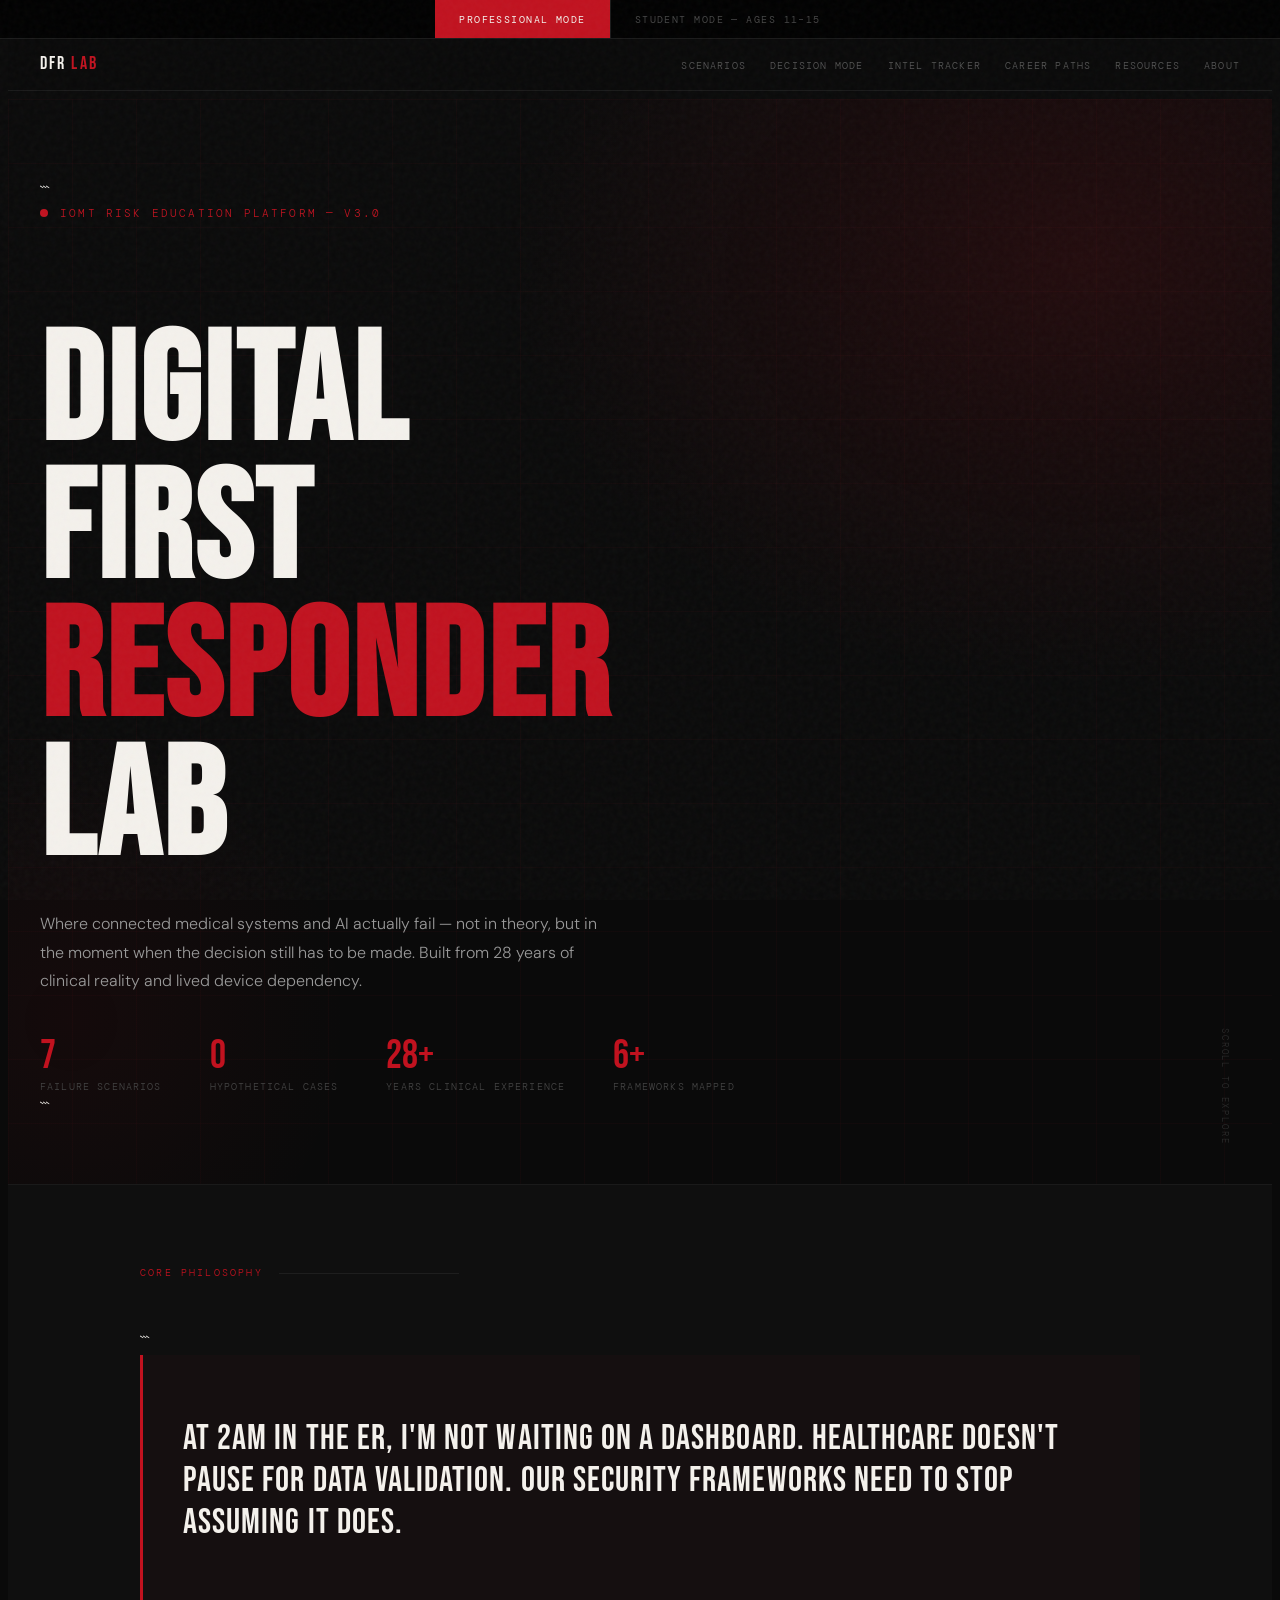
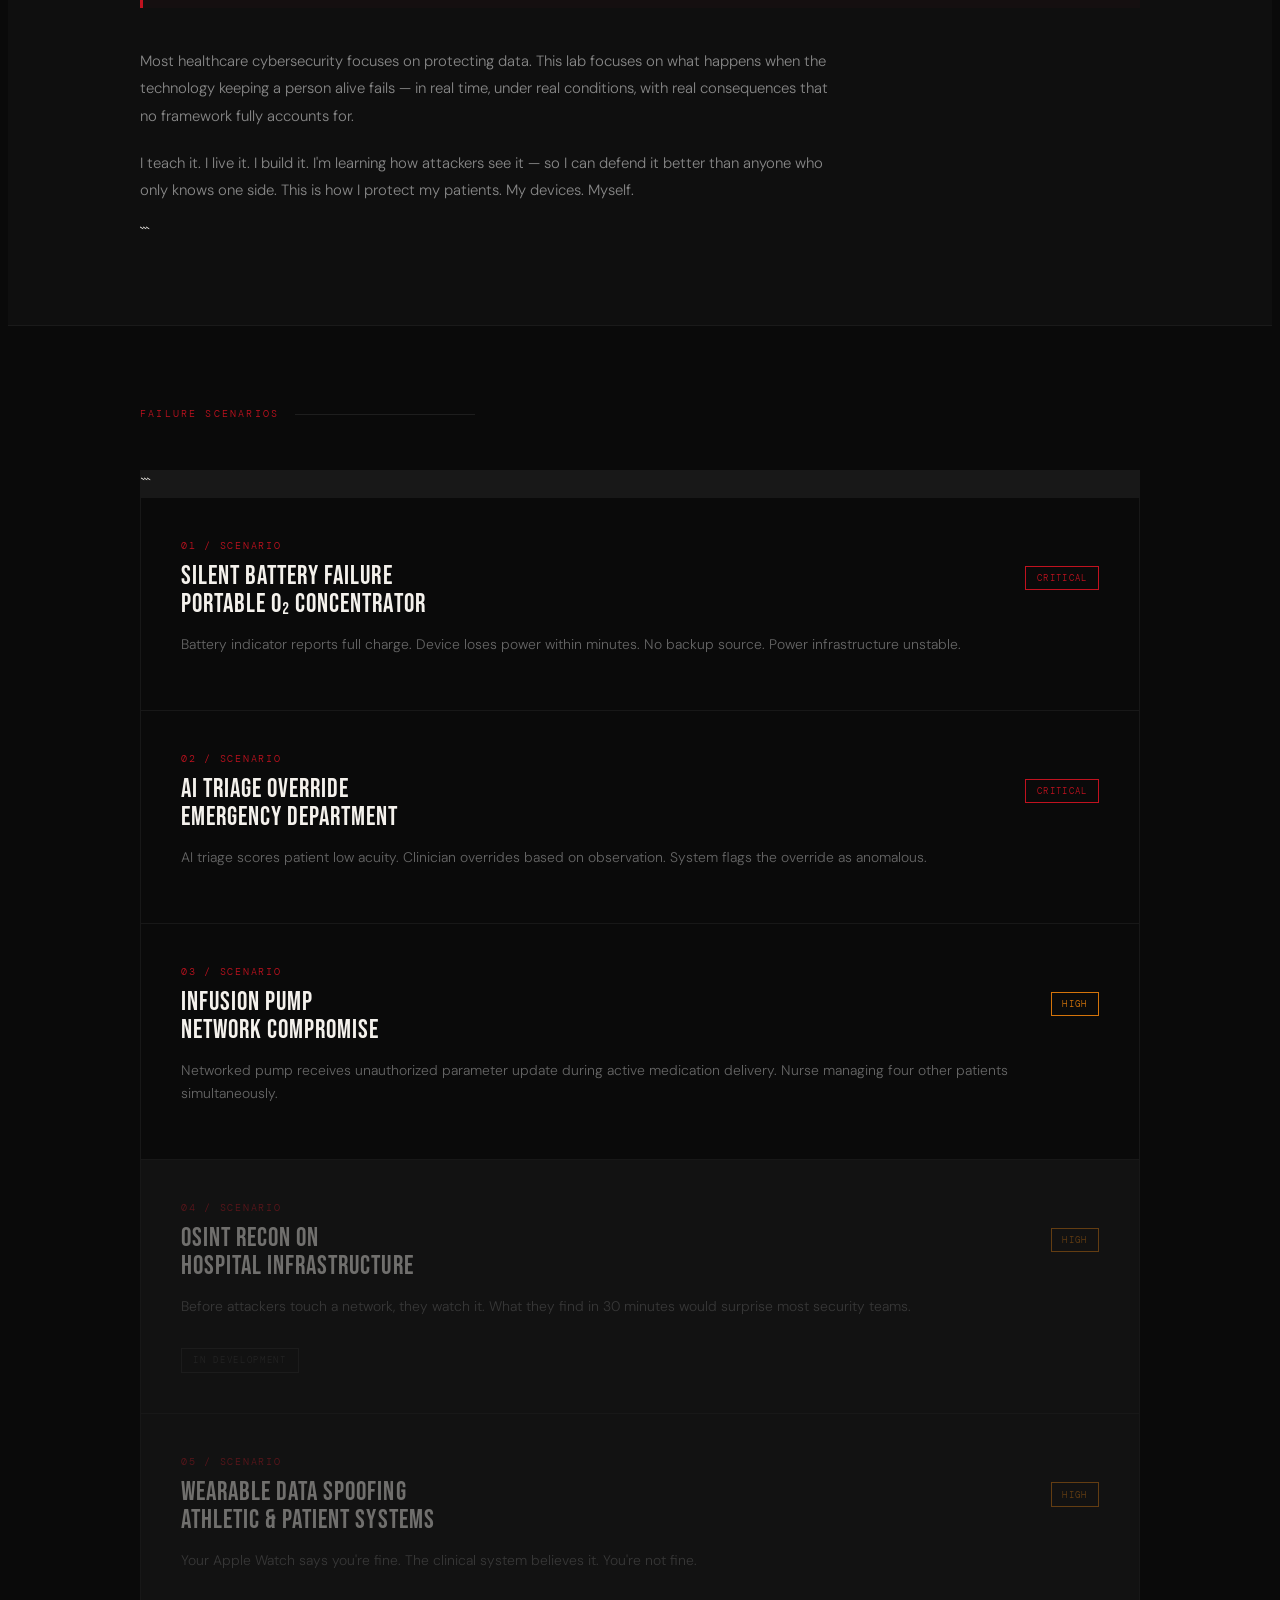
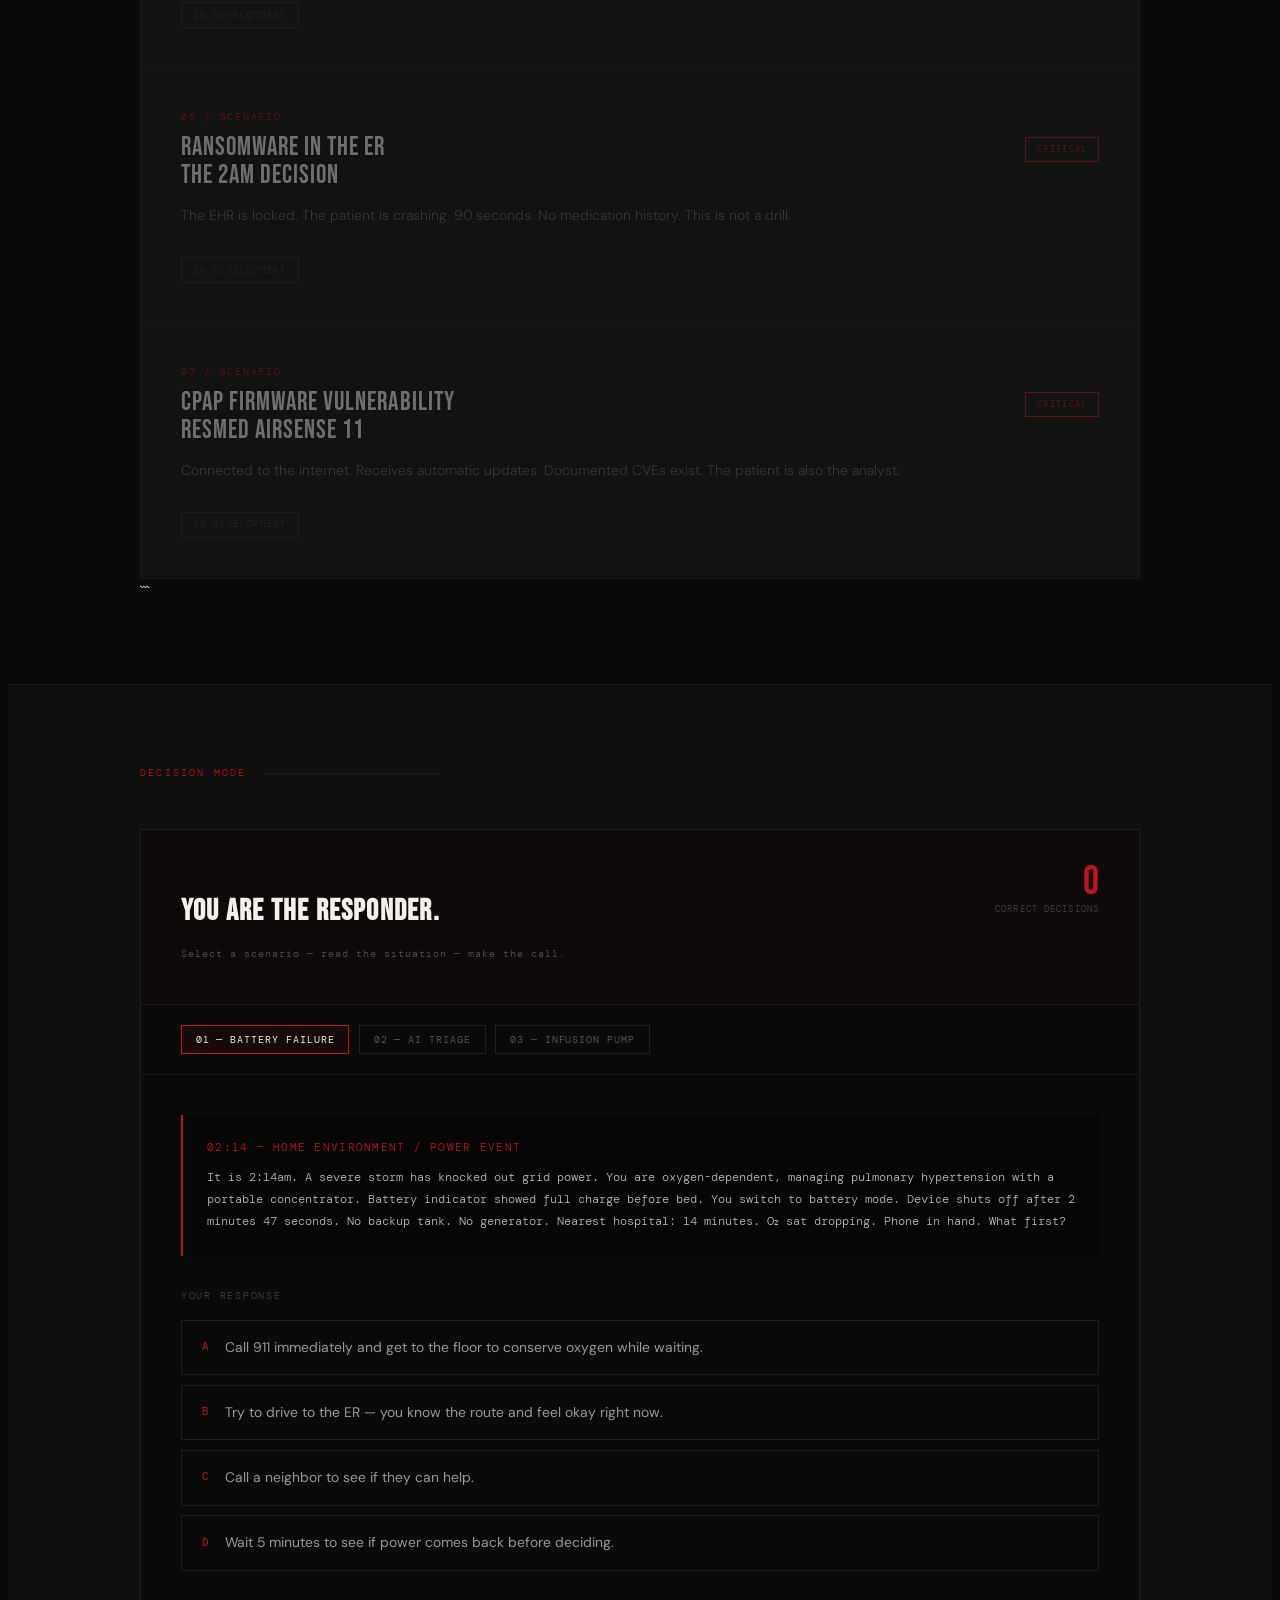
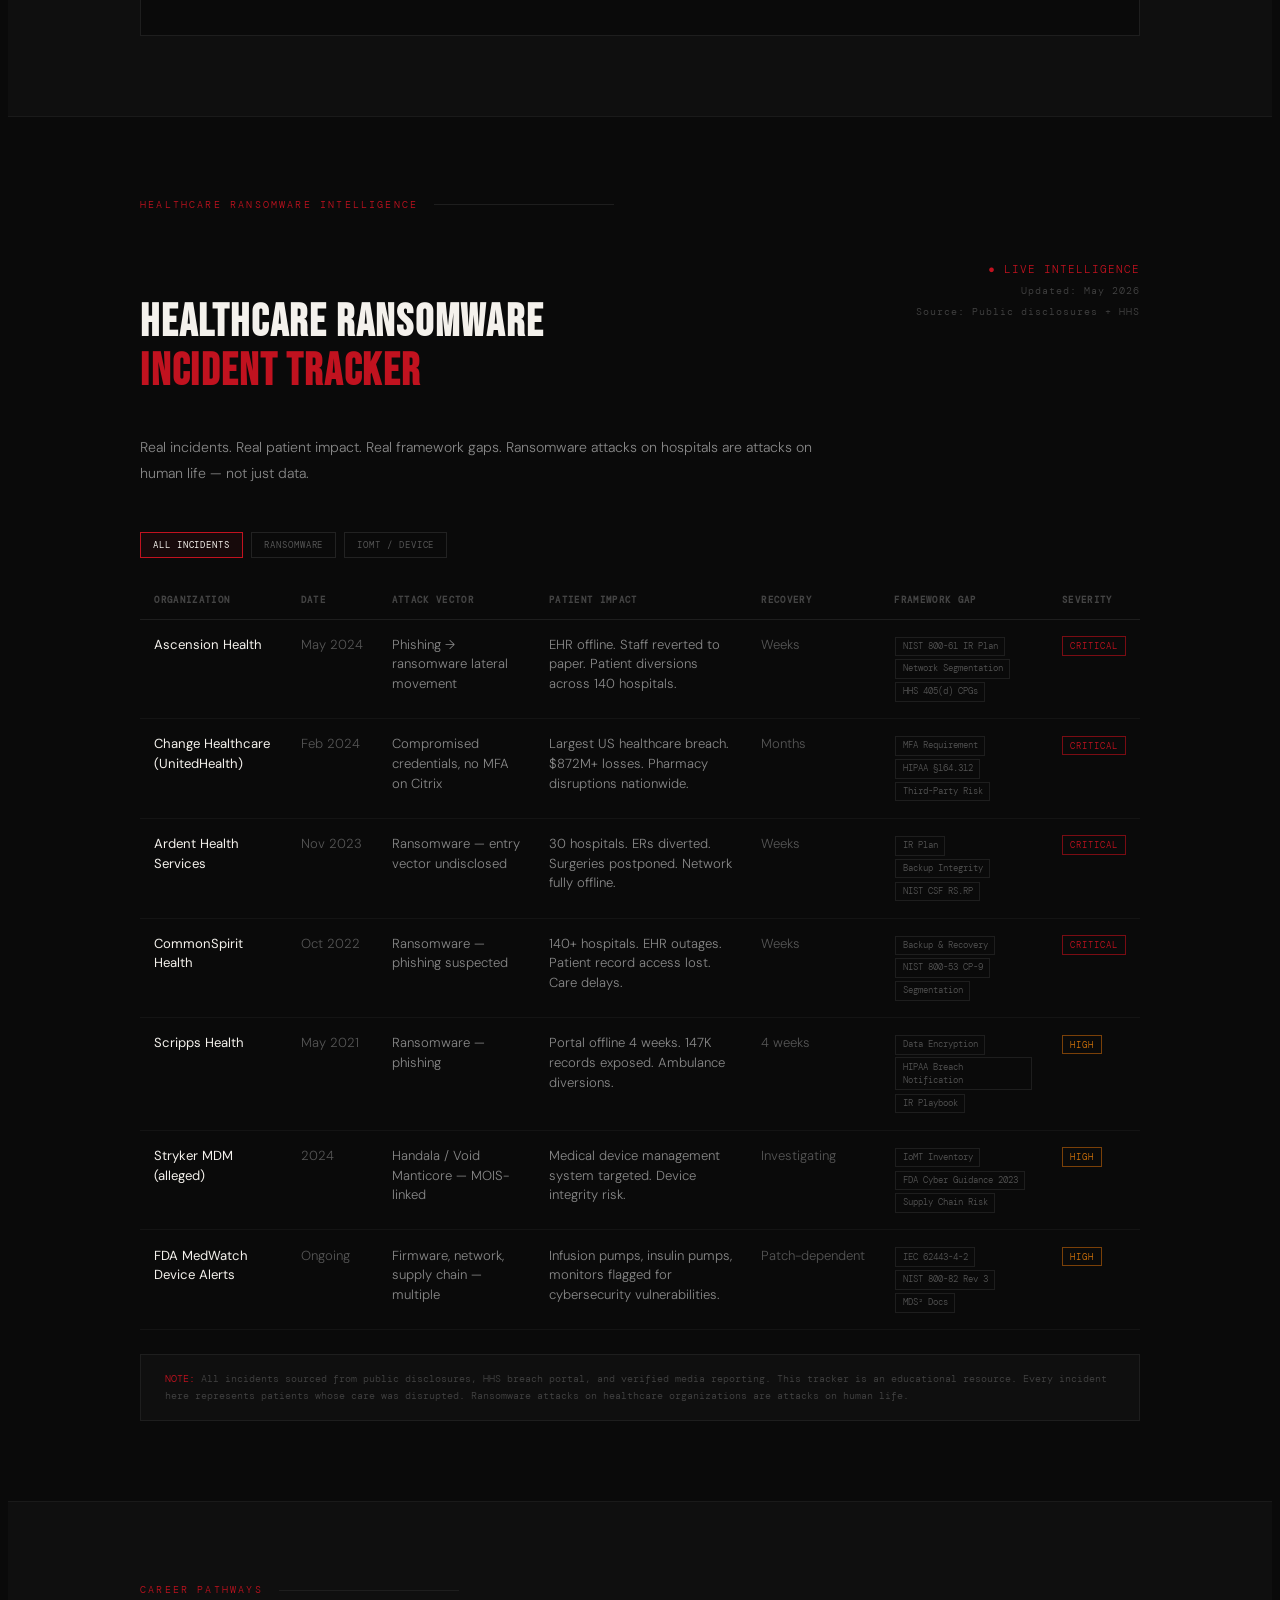
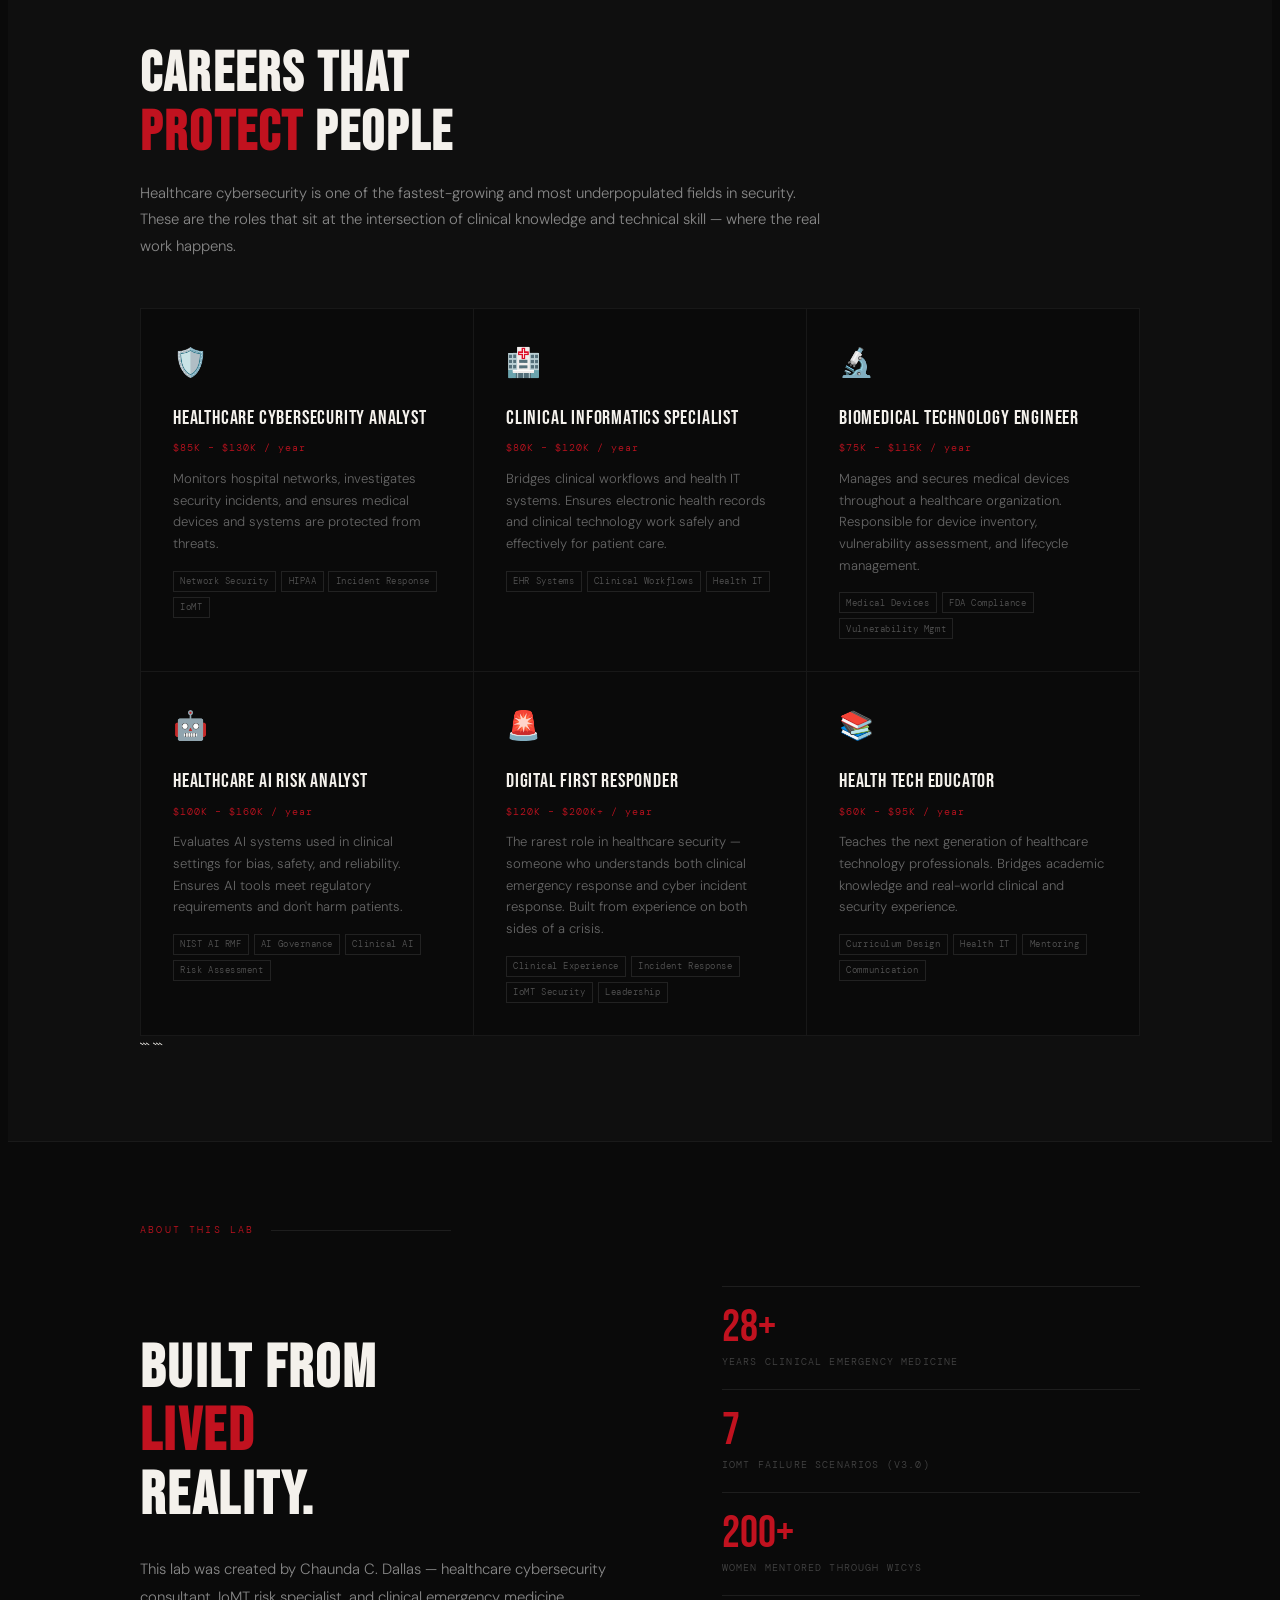
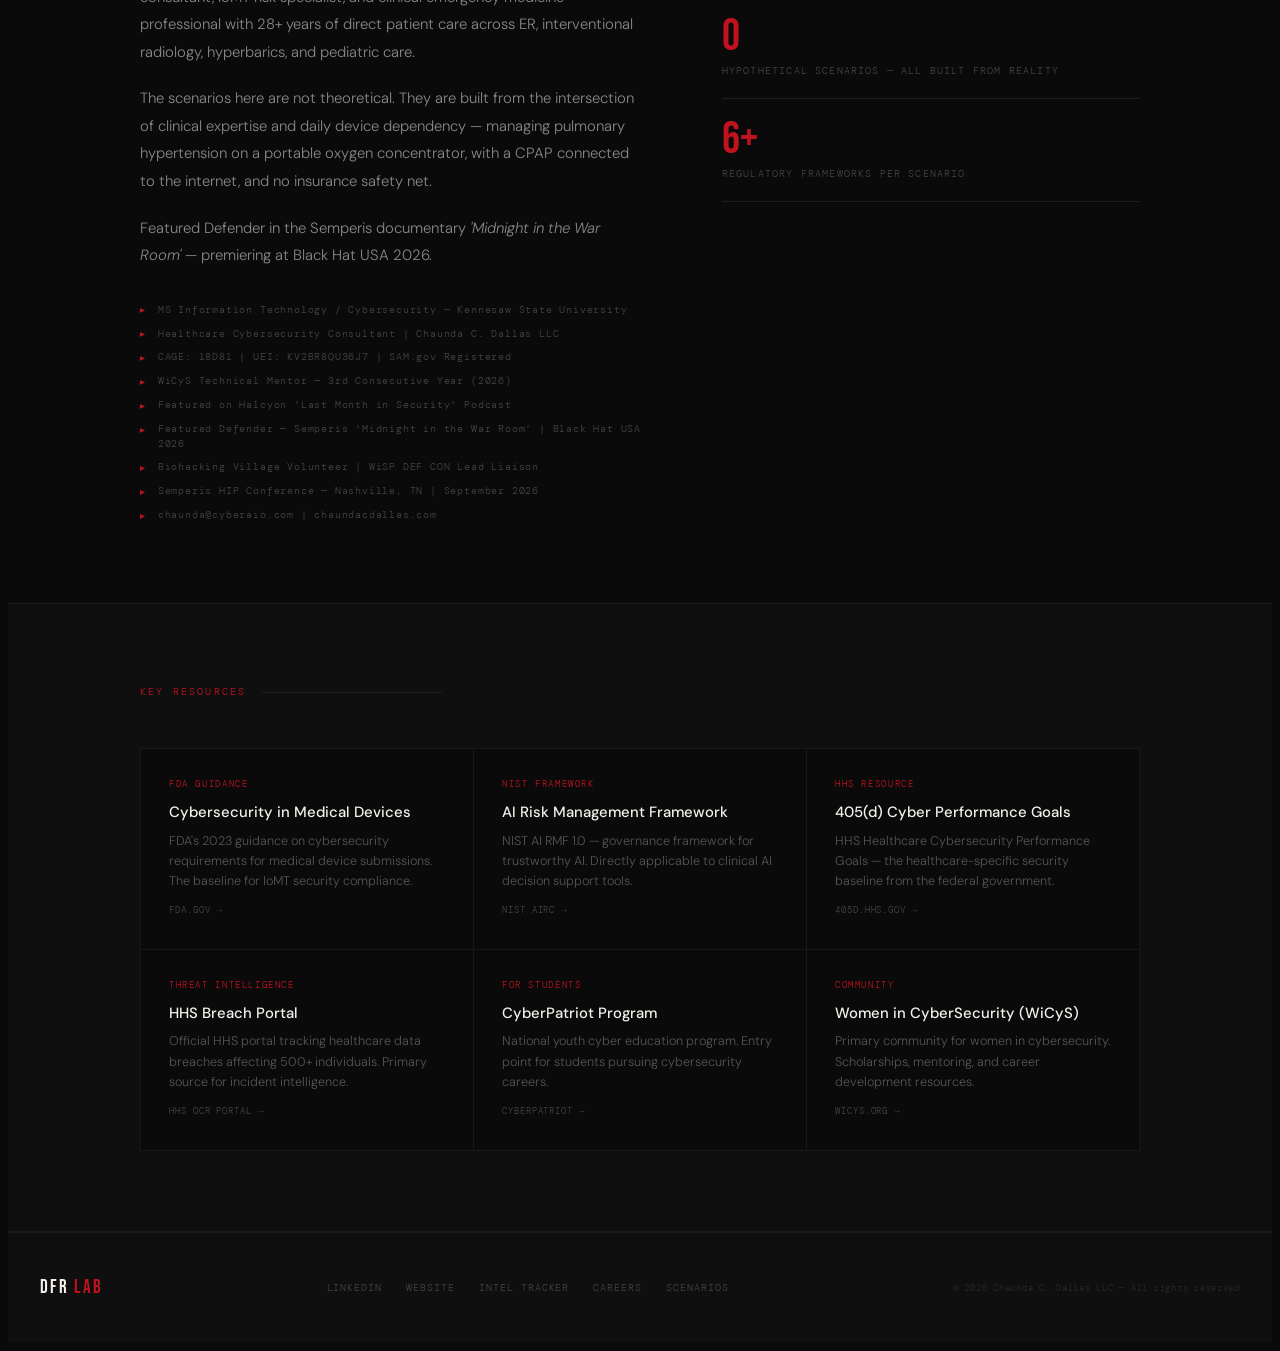
==== commit 9b6dae09: "v3.0 - Complete rebuild with student mode, tracker, careers" ====
--- a/index.html
+++ b/index.html
@@ -1,1003 +1,1541 @@
 <!DOCTYPE html>
+
 <html lang="en">
 <head>
   <meta charset="UTF-8" />
   <meta name="viewport" content="width=device-width, initial-scale=1.0" />
   <title>Digital First Responder Lab | Chaunda C. Dallas</title>
-  <link href="https://fonts.googleapis.com/css2?family=Bebas+Neue&family=DM+Sans:wght@300;400;500;600&family=DM+Mono:wght@400;500&display=swap" rel="stylesheet" />
+  <link href="https://fonts.googleapis.com/css2?family=Bebas+Neue&family=DM+Sans:ital,wght@0,300;0,400;0,500;0,600;1,300&family=DM+Mono:wght@400;500&display=swap" rel="stylesheet" />
   <style>
     :root {
       --red: #C1121F;
       --red-dim: #7a0c13;
+      --red-glow: rgba(193,18,31,0.15);
       --white: #F4F1EC;
-      --off-white: #e8e3da;
       --dark: #0a0a0a;
-      --dark-2: #111111;
-      --dark-3: #1a1a1a;
-      --gray: #888;
+      --dark-2: #0f0f0f;
+      --dark-3: #161616;
       --mono: 'DM Mono', monospace;
       --sans: 'DM Sans', sans-serif;
       --display: 'Bebas Neue', sans-serif;
     }
-     *, *::before, *::after { box-sizing: border-box; margin: 0; padding: 0; }
-
-    html { scroll-behavior: smooth; }
-
-    body {
-      background: var(--dark);
-      color: var(--white);
-      font-family: var(--sans);
-      font-weight: 300;
-      line-height: 1.6;
-      overflow-x: hidden;
-    }
-
-    /* ── NOISE OVERLAY ── */
-    body::before {
-      content: '';
-      position: fixed;
-      inset: 0;
-      background-image: url("data:image/svg+xml,%3Csvg viewBox='0 0 256 256' xmlns='http://www.w3.org/2000/svg'%3E%3Cfilter id='noise'%3E%3CfeTurbulence type='fractalNoise' baseFrequency='0.9' numOctaves='4' stitchTiles='stitch'/%3E%3C/filter%3E%3Crect width='100%25' height='100%25' filter='url(%23noise)' opacity='0.04'/%3E%3C/svg%3E");
-      pointer-events: none;
-      z-index: 0;
-      opacity: 0.5;
-    }
-    
-   /* ── HEADER ── */
-    header {
-      position: relative;
-      min-height: 100vh;
-      display: flex;
-      flex-direction: column;
-      justify-content: flex-end;
-      padding: 4rem 2rem 3rem;
-      overflow: hidden;
-      border-bottom: 1px solid #222;
-    }
-
-      .header-content { position: relative; z-index: 1; max-width: 900px; }
-
-    .tag {
-      font-family: var(--mono);
-      font-size: 0.7rem;
-      letter-spacing: 0.15em;
-      color: var(--red);
-      text-transform: uppercase;
-      margin-bottom: 1.5rem;
-      display: flex;
-      align-items: center;
-      gap: 0.75rem;
-    }
-
-    .tag::before {
-      content: '';
-      display: block;
-      width: 24px;
-      height: 1px;
-      background: var(--red);
-    }
-
-     h1 {
-      font-family: var(--display);
-      font-size: clamp(4rem, 12vw, 10rem);
-      line-height: 0.92;
-      letter-spacing: 0.02em;
-      color: var(--white);
-      margin-bottom: 2rem;
-    }
-
-    h1 span { color: var(--red); }
-
-    .header-sub {
-      font-size: 1.05rem;
-      color: #aaa;
-      max-width: 560px;
-      line-height: 1.7;
-      margin-bottom: 2.5rem;
-      font-weight: 300;
-    }
-
-    .header-meta {
-      font-family: var(--mono);
-      font-size: 0.68rem;
-      color: #555;
-      letter-spacing: 0.1em;
-      display: flex;
-      gap: 2rem;
-      flex-wrap: wrap;
-    }
-
-     .pulse-dot {
-      display: inline-block;
-      width: 7px;
-      height: 7px;
-      background: var(--red);
-      border-radius: 50%;
-      margin-right: 0.4rem;
-      animation: pulse 2s infinite;
-      vertical-align: middle;
-    }
-
-    @keyframes pulse {
-      0%, 100% { opacity: 1; transform: scale(1); }
-      50% { opacity: 0.4; transform: scale(0.7); }
-    }
-
-    .scroll-hint {
-      position: absolute;
-      bottom: 2rem;
-      right: 2rem;
-      font-family: var(--mono);
-      font-size: 0.65rem;
-      color: #444;
-      letter-spacing: 0.15em;
-      writing-mode: vertical-rl;
-      text-transform: uppercase;
-      z-index: 1;
-    }
-    
-    /* ── NAV ── */
-    nav {
-      position: sticky;
-      top: 0;
-      z-index: 100;
-      background: rgba(10,10,10,0.92);
-      backdrop-filter: blur(12px);
-      border-bottom: 1px solid #1e1e1e;
-      padding: 0 2rem;
-      display: flex;
-      align-items: center;
-      justify-content: space-between;
-      height: 52px;
-    }
-
-    .nav-brand {
-      font-family: var(--mono);
-      font-size: 0.7rem;
-      color: var(--red);
-      letter-spacing: 0.12em;
-      text-transform: uppercase;
-    }
-
-     .nav-links a {
-      font-family: var(--mono);
-      font-size: 0.68rem;
-      color: #666;
-      text-decoration: none;
-      letter-spacing: 0.1em;
-      text-transform: uppercase;
-      transition: color 0.2s;
-    }
-
-    .nav-links a:hover { color: var(--white); }
-
-    /* ── SECTIONS ── */
-    section { position: relative; z-index: 1; }
-
-    .container {
-      max-width: 960px;
-      margin: 0 auto;
-      padding: 5rem 2rem;
-    }
-
-      .section-label {
-      font-family: var(--mono);
-      font-size: 0.65rem;
-      letter-spacing: 0.2em;
-      color: var(--red);
-      text-transform: uppercase;
-      margin-bottom: 3rem;
-      display: flex;
-      align-items: center;
-      gap: 1rem;
-    }
-
-    .section-label::after {
-      content: '';
-      flex: 1;
-      height: 1px;
-      background: #222;
-    }
-
-      /* ── PHILOSOPHY ── */
-    #philosophy { background: var(--dark-2); }
-
-    .quote-block {
-      border-left: 2px solid var(--red);
-      padding: 1.5rem 2rem;
-      margin-bottom: 3rem;
-      background: rgba(193,18,31,0.04);
-    }
-
-    .quote-block p {
-      font-family: var(--display);
-      font-size: clamp(1.4rem, 3vw, 2.2rem);
-      line-height: 1.2;
-      color: var(--white);
-      letter-spacing: 0.03em;
-    }
-
-    .body-text {
-      font-size: 1rem;
-      color: #999;
-      line-height: 1.8;
-      max-width: 680px;
-    }
-    
-     .body-text + .body-text { margin-top: 1.2rem; }
-
-    /* ── SCENARIOS ── */
-    #scenarios { background: var(--dark); }
-
-    .scenarios-grid {
-      display: grid;
-      gap: 1px;
-      background: #1a1a1a;
-      border: 1px solid #1a1a1a;
-    }
-    
-    .scenario-card {
-      background: var(--dark);
-      padding: 2.5rem;
-      cursor: pointer;
-      transition: background 0.2s;
-      position: relative;
-      overflow: hidden;
-    }
-
-    .scenario-card::before {
-      content: '';
-      position: absolute;
-      left: 0;
-      top: 0;
-      bottom: 0;
-      width: 2px;
-      background: var(--red);
-      transform: scaleY(0);
-      transition: transform 0.3s ease;
-      transform-origin: bottom;
-    }
-
-     .scenario-card:hover { background: var(--dark-3); }
-    .scenario-card:hover::before { transform: scaleY(1); }
-    .scenario-card.active { background: var(--dark-3); }
-    .scenario-card.active::before { transform: scaleY(1); }
-
-    .scenario-header {
-      display: flex;
-      align-items: flex-start;
-      justify-content: space-between;
-      margin-bottom: 1rem;
-      gap: 1rem;
-    }
-
-    .scenario-num {
-      font-family: var(--mono);
-      font-size: 0.65rem;
-      color: var(--red);
-      letter-spacing: 0.15em;
-      margin-bottom: 0.5rem;
-    }
-
-     .scenario-title {
-      font-family: var(--display);
-      font-size: 1.6rem;
-      letter-spacing: 0.04em;
-      color: var(--white);
-      line-height: 1.1;
-    }
-
-    .severity {
-      font-family: var(--mono);
-      font-size: 0.6rem;
-      letter-spacing: 0.15em;
-      padding: 0.3rem 0.75rem;
-      border: 1px solid;
-      text-transform: uppercase;
-      white-space: nowrap;
-      flex-shrink: 0;
-    }
-
-     .severity.critical { color: var(--red); border-color: var(--red); }
-    .severity.high { color: #e07b00; border-color: #e07b00; }
-    .severity.medium { color: #b8a000; border-color: #b8a000; }
-
-    .scenario-desc {
-      font-size: 0.9rem;
-      color: #777;
-      line-height: 1.6;
-      margin-bottom: 1.5rem;
-    }
-
-    .scenario-detail {
-      display: none;
-      margin-top: 1.5rem;
-      border-top: 1px solid #222;
-      padding-top: 1.5rem;
-      animation: fadeIn 0.3s ease;
-    }
-
-      .scenario-card.active .scenario-detail { display: block; }
-
-    @keyframes fadeIn {
-      from { opacity: 0; transform: translateY(8px); }
-      to { opacity: 1; transform: translateY(0); }
-    }
-
-    .failure-chain {
-      margin-bottom: 2rem;
-    }
-
-    .failure-chain h4 {
-      font-family: var(--mono);
-      font-size: 0.65rem;
-      letter-spacing: 0.15em;
-      color: var(--red);
-      text-transform: uppercase;
-      margin-bottom: 1rem;
-    }
-
-     .chain-steps {
-      display: flex;
-      flex-direction: column;
-      gap: 0;
-    }
-
-    .chain-step {
-      display: flex;
-      align-items: flex-start;
-      gap: 1rem;
-      padding: 0.75rem 0;
-      position: relative;
-    }
-
-    .chain-step:not(:last-child)::after {
-      content: '';
-      position: absolute;
-      left: 11px;
-      top: 2rem;
-      bottom: -0.25rem;
-      width: 1px;
-      background: #2a2a2a;
-    }
-
-     .step-dot {
-      width: 23px;
-      height: 23px;
-      border-radius: 50%;
-      border: 1px solid #333;
-      background: var(--dark);
-      flex-shrink: 0;
-      display: flex;
-      align-items: center;
-      justify-content: center;
-      font-family: var(--mono);
-      font-size: 0.6rem;
-      color: var(--red);
-      margin-top: 0.1rem;
-    }
-
-    .step-text {
-      font-size: 0.88rem;
-      color: #aaa;
-      line-height: 1.5;
-    }
-
-    .step-text strong {
-      color: var(--white);
-      font-weight: 500;
-    }
-
-     .framework-map {
-      background: var(--dark-2);
-      border: 1px solid #222;
-      padding: 1.5rem;
-      margin-bottom: 1.5rem;
-    }
-
-    .framework-map h4 {
-      font-family: var(--mono);
-      font-size: 0.65rem;
-      letter-spacing: 0.15em;
-      color: #555;
-      text-transform: uppercase;
-      margin-bottom: 1rem;
-    }
-
-    .framework-tags {
-      display: flex;
-      flex-wrap: wrap;
-      gap: 0.5rem;
-    }
-
-      .framework-tag {
-      font-family: var(--mono);
-      font-size: 0.65rem;
-      color: #888;
-      border: 1px solid #2a2a2a;
-      padding: 0.25rem 0.6rem;
-      letter-spacing: 0.08em;
-    }
-
-    /* ── DECISION MODE ── */
-    #decision { background: var(--dark-2); }
-
-    .decision-wrapper {
-      border: 1px solid #222;
-      background: var(--dark);
-    }
-
-    .decision-top {
-      padding: 2rem 2.5rem;
-      border-bottom: 1px solid #1a1a1a;
-      background: rgba(193,18,31,0.03);
-    }
-
-     .decision-top h3 {
-      font-family: var(--display);
-      font-size: 1.8rem;
-      letter-spacing: 0.04em;
-      margin-bottom: 0.5rem;
-    }
-
-    .decision-top p {
-      font-size: 0.88rem;
-      color: #666;
-      font-family: var(--mono);
-    }
-
-    .scenario-select-bar {
-      padding: 1.5rem 2.5rem;
-      border-bottom: 1px solid #1a1a1a;
-      display: flex;
-      gap: 0.75rem;
-      flex-wrap: wrap;
-    }
-
-      .scene-btn {
-      font-family: var(--mono);
-      font-size: 0.65rem;
-      letter-spacing: 0.1em;
-      text-transform: uppercase;
-      padding: 0.5rem 1rem;
-      border: 1px solid #2a2a2a;
-      background: transparent;
-      color: #666;
-      cursor: pointer;
-      transition: all 0.2s;
-    }
-
-    .scene-btn:hover, .scene-btn.active {
-      border-color: var(--red);
-      color: var(--white);
-      background: rgba(193,18,31,0.08);
-    }
-
-     .decision-body { padding: 2.5rem; }
-
-    .situation-box {
-      background: #0d0d0d;
-      border-left: 2px solid var(--red);
-      padding: 1.5rem;
-      margin-bottom: 2rem;
-      font-family: var(--mono);
-      font-size: 0.8rem;
-      color: #bbb;
-      line-height: 1.7;
-    }
-
-    .situation-box .time-stamp {
-      color: var(--red);
-      margin-bottom: 0.5rem;
-      font-size: 0.7rem;
-    }
-
-     .choices h4 {
-      font-family: var(--mono);
-      font-size: 0.65rem;
-      letter-spacing: 0.15em;
-      color: #555;
-      text-transform: uppercase;
-      margin-bottom: 1rem;
-    }
-
-    .choice-list {
-      display: flex;
-      flex-direction: column;
-      gap: 0.75rem;
-      margin-bottom: 2rem;
-    }
-
-      .choice-btn {
-      display: flex;
-      align-items: flex-start;
-      gap: 1rem;
-      padding: 1rem 1.25rem;
-      border: 1px solid #222;
-      background: transparent;
-      color: #aaa;
-      cursor: pointer;
-      text-align: left;
-      font-family: var(--sans);
-      font-size: 0.88rem;
-      line-height: 1.5;
-      transition: all 0.2s;
-      width: 100%;
-    }
-
-    .choice-btn:hover {
-      border-color: #333;
-      color: var(--white);
-      background: rgba(255,255,255,0.02);
-    }
-
-      .choice-btn.selected-correct {
-      border-color: #2a6e2a;
-      background: rgba(42,110,42,0.08);
-      color: var(--white);
-    }
-
-    .choice-btn.selected-wrong {
-      border-color: var(--red-dim);
-      background: rgba(193,18,31,0.06);
-      color: var(--white);
-    }
-
-    .choice-btn.reveal-correct {
-      border-color: #2a6e2a;
-      background: rgba(42,110,42,0.05);
-    }
-
-    .choice-letter {
-      font-family: var(--mono);
-      font-size: 0.7rem;
-      color: var(--red);
-      flex-shrink: 0;
-      margin-top: 0.1rem;
-    }
-
-      .feedback-box {
-      display: none;
-      padding: 1.5rem;
-      border: 1px solid #222;
-      background: #0d0d0d;
-      animation: fadeIn 0.3s ease;
-    }
-
-    .feedback-box.show { display: block; }
-
-    .feedback-box .fb-label {
-      font-family: var(--mono);
-      font-size: 0.65rem;
-      letter-spacing: 0.15em;
-      text-transform: uppercase;
-      margin-bottom: 0.75rem;
-    }
-
-    .feedback-box.correct .fb-label { color: #4caf50; }
-    .feedback-box.wrong .fb-label { color: var(--red); }
-
-    .feedback-box p {
-      font-size: 0.88rem;
-      color: #aaa;
-      line-height: 1.7;
-    }
-
-      .feedback-box .clinical-note {
-      margin-top: 1rem;
-      padding-top: 1rem;
-      border-top: 1px solid #1e1e1e;
-      font-family: var(--mono);
-      font-size: 0.75rem;
-      color: #555;
-      line-height: 1.6;
-    }
-
-    .reset-btn {
-      margin-top: 1.5rem;
-      font-family: var(--mono);
-      font-size: 0.65rem;
-      letter-spacing: 0.15em;
-      text-transform: uppercase;
-      padding: 0.6rem 1.25rem;
-      border: 1px solid #333;
-      background: transparent;
-      color: #666;
-      cursor: pointer;
-      transition: all 0.2s;
-    }
-
-     .reset-btn:hover { border-color: var(--red); color: var(--white); }
-
-    /* ── ABOUT ── */
-    #about { background: var(--dark); border-top: 1px solid #1a1a1a; }
-
-    .about-grid {
-      display: grid;
-      grid-template-columns: 1fr 1fr;
-      gap: 4rem;
-      align-items: start;
-    }
-
-    .about-left h2 {
-      font-family: var(--display);
-      font-size: clamp(2rem, 5vw, 3.5rem);
-      line-height: 1.05;
-      letter-spacing: 0.04em;
-      margin-bottom: 1.5rem;
-    }
-
-     .about-left h2 span { color: var(--red); }
-
-    .about-left p {
-      font-size: 0.92rem;
-      color: #888;
-      line-height: 1.8;
-      margin-bottom: 1rem;
-    }
-
-    .credentials {
-      margin-top: 2rem;
-      display: flex;
-      flex-direction: column;
-      gap: 0.5rem;
-    }
-
-    .cred-item {
-      font-family: var(--mono);
-      font-size: 0.68rem;
-      color: #555;
-      letter-spacing: 0.08em;
-      display: flex;
-      align-items: center;
-      gap: 0.75rem;
-    }
-
-      .cred-item::before {
-      content: '▸';
-      color: var(--red);
-    }
-
-    .about-right {
-      padding-top: 1rem;
-    }
-
-    .stat-block {
-      border-top: 1px solid #1e1e1e;
-      padding: 1.25rem 0;
-    }
-
-    .stat-block:last-child { border-bottom: 1px solid #1e1e1e; }
-
-    .stat-num {
-      font-family: var(--display);
-      font-size: 2.5rem;
-      color: var(--red);
-      line-height: 1;
-      margin-bottom: 0.25rem;
-    }
-
-     .stat-label {
-      font-family: var(--mono);
-      font-size: 0.68rem;
-      color: #555;
-      letter-spacing: 0.12em;
-      text-transform: uppercase;
-    }
-
-    /* ── FOOTER ── */
-    footer {
-      background: var(--dark-2);
-      border-top: 1px solid #1a1a1a;
-      padding: 2.5rem 2rem;
-      display: flex;
-      align-items: center;
-      justify-content: space-between;
-      flex-wrap: gap;
-      gap: 1rem;
-    }
-
-    .footer-brand {
-      font-family: var(--display);
-      font-size: 1.1rem;
-      letter-spacing: 0.1em;
-      color: var(--white);
-    }
-
-       .footer-brand span { color: var(--red); }
-
-    .footer-links {
-      display: flex;
-      gap: 1.5rem;
-    }
-
-    .footer-links a {
-      font-family: var(--mono);
-      font-size: 0.65rem;
-      color: #555;
-      text-decoration: none;
-      letter-spacing: 0.1em;
-      text-transform: uppercase;
-      transition: color 0.2s;
-    }
-
-    .footer-links a:hover { color: var(--white); }
-
-    .footer-copy {
-      font-family: var(--mono);
-      font-size: 0.62rem;
-      color: #333;
-      letter-spacing: 0.08em;
-    }
-
-        /* ── RESPONSIVE ── */
-    @media (max-width: 700px) {
-      .about-grid { grid-template-columns: 1fr; gap: 2rem; }
-      .nav-links { display: none; }
-      footer { flex-direction: column; text-align: center; }
-    }
+
+```
+*, *::before, *::after { box-sizing: border-box; margin: 0; padding: 0; }
+html { scroll-behavior: smooth; }
+
+body {
+  background: var(--dark);
+  color: var(--white);
+  font-family: var(--sans);
+  font-weight: 300;
+  line-height: 1.6;
+  overflow-x: hidden;
+}
+
+body::after {
+  content: '';
+  position: fixed;
+  inset: 0;
+  background-image: url("data:image/svg+xml,%3Csvg viewBox='0 0 200 200' xmlns='http://www.w3.org/2000/svg'%3E%3Cfilter id='n'%3E%3CfeTurbulence type='fractalNoise' baseFrequency='0.85' numOctaves='4' stitchTiles='stitch'/%3E%3C/filter%3E%3Crect width='100%25' height='100%25' filter='url(%23n)' opacity='0.035'/%3E%3C/svg%3E");
+  pointer-events: none;
+  z-index: 9999;
+}
+
+/* MODE TOGGLE */
+.mode-bar {
+  position: fixed;
+  top: 0;
+  left: 0;
+  right: 0;
+  z-index: 200;
+  background: #000;
+  border-bottom: 1px solid #1a1a1a;
+  display: flex;
+  align-items: center;
+  justify-content: center;
+  gap: 0;
+  height: 38px;
+}
+
+.mode-btn {
+  font-family: var(--mono);
+  font-size: 0.6rem;
+  letter-spacing: 0.15em;
+  text-transform: uppercase;
+  padding: 0 1.5rem;
+  height: 100%;
+  border: none;
+  background: transparent;
+  color: #444;
+  cursor: pointer;
+  transition: all 0.2s;
+  border-right: 1px solid #1a1a1a;
+}
+
+.mode-btn:last-child { border-right: none; }
+.mode-btn.active { background: var(--red); color: var(--white); }
+.mode-btn:hover:not(.active) { color: var(--white); background: #111; }
+
+/* NAV */
+nav {
+  position: sticky;
+  top: 38px;
+  z-index: 100;
+  background: rgba(10,10,10,0.95);
+  backdrop-filter: blur(16px);
+  border-bottom: 1px solid #1a1a1a;
+  padding: 0 2rem;
+  display: flex;
+  align-items: center;
+  justify-content: space-between;
+  height: 52px;
+}
+
+.nav-brand { font-family: var(--display); font-size: 1.1rem; letter-spacing: 0.12em; }
+.nav-brand span { color: var(--red); }
+
+.nav-links { display: flex; gap: 1.5rem; list-style: none; }
+.nav-links a {
+  font-family: var(--mono);
+  font-size: 0.62rem;
+  color: #555;
+  text-decoration: none;
+  letter-spacing: 0.12em;
+  text-transform: uppercase;
+  transition: color 0.2s;
+}
+.nav-links a:hover { color: var(--white); }
+
+/* STUDENT MODE OVERRIDES */
+body.student-mode {
+  background: #0a0f1a;
+}
+
+body.student-mode nav,
+body.student-mode header {
+  --red: #1a7fc1;
+}
+
+.student-only { display: none; }
+.pro-only { display: block; }
+body.student-mode .student-only { display: block; }
+body.student-mode .pro-only { display: none; }
+
+/* HERO */
+header {
+  position: relative;
+  min-height: 100vh;
+  display: flex;
+  flex-direction: column;
+  justify-content: flex-end;
+  padding: 5rem 2rem 4rem;
+  overflow: hidden;
+  border-bottom: 1px solid #1a1a1a;
+  margin-top: 38px;
+}
+
+.hero-bg {
+  position: absolute;
+  inset: 0;
+  background:
+    radial-gradient(ellipse 70% 60% at 85% 15%, rgba(193,18,31,0.13) 0%, transparent 65%),
+    radial-gradient(ellipse 40% 50% at 5% 85%, rgba(193,18,31,0.06) 0%, transparent 55%),
+    var(--dark);
+}
+
+body.student-mode .hero-bg {
+  background:
+    radial-gradient(ellipse 70% 60% at 85% 15%, rgba(26,127,193,0.13) 0%, transparent 65%),
+    radial-gradient(ellipse 40% 50% at 5% 85%, rgba(26,127,193,0.06) 0%, transparent 55%),
+    #0a0f1a;
+}
+
+.hero-grid {
+  position: absolute;
+  inset: 0;
+  background-image:
+    linear-gradient(rgba(193,18,31,0.04) 1px, transparent 1px),
+    linear-gradient(90deg, rgba(193,18,31,0.04) 1px, transparent 1px);
+  background-size: 64px 64px;
+}
+
+body.student-mode .hero-grid {
+  background-image:
+    linear-gradient(rgba(26,127,193,0.05) 1px, transparent 1px),
+    linear-gradient(90deg, rgba(26,127,193,0.05) 1px, transparent 1px);
+}
+
+.hero-content { position: relative; z-index: 1; max-width: 960px; }
+
+.eyebrow {
+  font-family: var(--mono);
+  font-size: 0.68rem;
+  letter-spacing: 0.2em;
+  color: var(--red);
+  text-transform: uppercase;
+  margin-bottom: 1.5rem;
+  display: flex;
+  align-items: center;
+  gap: 0.75rem;
+}
+
+body.student-mode .eyebrow { color: #1a7fc1; }
+
+.pulse {
+  display: inline-block;
+  width: 8px; height: 8px;
+  background: var(--red);
+  border-radius: 50%;
+  animation: pulse 2s infinite;
+}
+
+body.student-mode .pulse { background: #1a7fc1; }
+
+@keyframes pulse {
+  0%, 100% { opacity: 1; transform: scale(1); }
+  50% { opacity: 0.5; transform: scale(0.7); }
+}
+
+h1 {
+  font-family: var(--display);
+  font-size: clamp(4rem, 12vw, 10rem);
+  line-height: 0.9;
+  letter-spacing: 0.02em;
+  margin-bottom: 2rem;
+}
+
+.accent { color: var(--red); }
+body.student-mode .accent { color: #1a7fc1; }
+
+.hero-desc {
+  font-size: 1rem;
+  color: #999;
+  max-width: 580px;
+  line-height: 1.8;
+  margin-bottom: 2.5rem;
+}
+
+.hero-stats { display: flex; gap: 3rem; flex-wrap: wrap; }
+
+.stat-num {
+  font-family: var(--display);
+  font-size: 2.5rem;
+  color: var(--red);
+  line-height: 1;
+}
+
+body.student-mode .stat-num { color: #1a7fc1; }
+
+.stat-lbl {
+  font-family: var(--mono);
+  font-size: 0.6rem;
+  color: #444;
+  letter-spacing: 0.12em;
+  text-transform: uppercase;
+  margin-top: 0.2rem;
+}
+
+.scroll-cue {
+  position: absolute;
+  bottom: 2.5rem; right: 2.5rem;
+  writing-mode: vertical-rl;
+  font-family: var(--mono);
+  font-size: 0.58rem;
+  color: #2a2a2a;
+  letter-spacing: 0.2em;
+  text-transform: uppercase;
+  z-index: 1;
+}
+
+/* STUDENT BANNER */
+.student-banner {
+  background: linear-gradient(135deg, #0a1628 0%, #0d1f3c 100%);
+  border: 1px solid #1a3a5c;
+  padding: 2rem 2.5rem;
+  margin-bottom: 3rem;
+  display: none;
+}
+
+body.student-mode .student-banner { display: block; }
+
+.student-banner h3 {
+  font-family: var(--display);
+  font-size: 1.5rem;
+  letter-spacing: 0.06em;
+  color: #1a7fc1;
+  margin-bottom: 0.5rem;
+}
+
+.student-banner p {
+  font-size: 0.9rem;
+  color: #7aa8cc;
+  line-height: 1.7;
+}
+
+/* SECTIONS */
+section { position: relative; }
+
+.container {
+  max-width: 1000px;
+  margin: 0 auto;
+  padding: 5rem 2rem;
+}
+
+.eyebrow-section {
+  font-family: var(--mono);
+  font-size: 0.62rem;
+  letter-spacing: 0.22em;
+  color: var(--red);
+  text-transform: uppercase;
+  margin-bottom: 3rem;
+  display: flex;
+  align-items: center;
+  gap: 1rem;
+}
+
+body.student-mode .eyebrow-section { color: #1a7fc1; }
+
+.eyebrow-section::after {
+  content: '';
+  flex: 1;
+  height: 1px;
+  background: #1e1e1e;
+  max-width: 180px;
+}
+
+/* PHILOSOPHY */
+#philosophy { background: var(--dark-2); border-bottom: 1px solid #1a1a1a; }
+
+.statement {
+  border-left: 3px solid var(--red);
+  padding: 1.75rem 2.5rem;
+  margin-bottom: 2.5rem;
+  background: rgba(193,18,31,0.03);
+}
+
+body.student-mode .statement {
+  border-left-color: #1a7fc1;
+  background: rgba(26,127,193,0.04);
+}
+
+.statement p {
+  font-family: var(--display);
+  font-size: clamp(1.4rem, 3vw, 2.2rem);
+  line-height: 1.2;
+  letter-spacing: 0.03em;
+}
+
+.body-text { font-size: 0.93rem; color: #888; line-height: 1.85; max-width: 700px; }
+.body-text + .body-text { margin-top: 1.2rem; }
+
+/* WHAT IS IOMT - STUDENT */
+.explainer-grid {
+  display: grid;
+  grid-template-columns: repeat(3, 1fr);
+  gap: 1px;
+  background: #181818;
+  border: 1px solid #181818;
+  margin-top: 2rem;
+}
+
+.explainer-card {
+  background: var(--dark);
+  padding: 1.75rem;
+}
+
+body.student-mode .explainer-card { background: #0d1525; }
+
+.explainer-icon {
+  font-size: 2rem;
+  margin-bottom: 1rem;
+}
+
+.explainer-title {
+  font-family: var(--display);
+  font-size: 1.2rem;
+  letter-spacing: 0.04em;
+  margin-bottom: 0.5rem;
+  color: var(--white);
+}
+
+.explainer-desc {
+  font-size: 0.83rem;
+  color: #666;
+  line-height: 1.65;
+}
+
+body.student-mode .explainer-desc { color: #7aa8cc; }
+
+/* SCENARIOS */
+#scenarios { background: var(--dark); border-bottom: 1px solid #1a1a1a; }
+
+.scenarios-grid {
+  display: grid;
+  gap: 1px;
+  background: #181818;
+  border: 1px solid #181818;
+}
+
+.scenario-card {
+  background: var(--dark);
+  padding: 2.5rem;
+  cursor: pointer;
+  transition: background 0.25s;
+  position: relative;
+}
+
+body.student-mode .scenario-card { background: #0d1525; }
+
+.scenario-card::before {
+  content: '';
+  position: absolute;
+  left: 0; top: 0; bottom: 0;
+  width: 3px;
+  background: var(--red);
+  transform: scaleY(0);
+  transition: transform 0.35s ease;
+  transform-origin: bottom;
+}
+
+body.student-mode .scenario-card::before { background: #1a7fc1; }
+
+.scenario-card:hover { background: var(--dark-3); }
+.scenario-card:hover::before,
+.scenario-card.active::before { transform: scaleY(1); }
+.scenario-card.active { background: var(--dark-3); }
+
+.scenario-card.coming-soon {
+  opacity: 0.4;
+  cursor: default;
+  pointer-events: none;
+}
+
+.cs-badge {
+  display: inline-block;
+  margin-top: 1rem;
+  font-family: var(--mono);
+  font-size: 0.58rem;
+  letter-spacing: 0.18em;
+  text-transform: uppercase;
+  color: #333;
+  border: 1px solid #222;
+  padding: 0.28rem 0.7rem;
+}
+
+.scenario-num {
+  font-family: var(--mono);
+  font-size: 0.6rem;
+  color: var(--red);
+  letter-spacing: 0.18em;
+  margin-bottom: 0.6rem;
+}
+
+body.student-mode .scenario-num { color: #1a7fc1; }
+
+.scenario-header {
+  display: flex;
+  align-items: flex-start;
+  justify-content: space-between;
+  gap: 1rem;
+  margin-bottom: 0.75rem;
+}
+
+.scenario-title {
+  font-family: var(--display);
+  font-size: 1.6rem;
+  letter-spacing: 0.04em;
+  line-height: 1.1;
+}
+
+.sev {
+  font-family: var(--mono);
+  font-size: 0.56rem;
+  letter-spacing: 0.15em;
+  padding: 0.26rem 0.65rem;
+  border: 1px solid;
+  text-transform: uppercase;
+  white-space: nowrap;
+  flex-shrink: 0;
+  margin-top: 0.2rem;
+}
+
+.sev.critical { color: var(--red); border-color: var(--red); }
+.sev.high { color: #d4740a; border-color: #d4740a; }
+
+.scenario-desc { font-size: 0.87rem; color: #666; line-height: 1.65; }
+
+/* Student-friendly plain language description */
+.student-desc {
+  display: none;
+  font-size: 0.95rem;
+  color: #7aa8cc;
+  line-height: 1.7;
+  margin-top: 0.5rem;
+  background: rgba(26,127,193,0.05);
+  border-left: 2px solid #1a7fc1;
+  padding: 0.75rem 1rem;
+}
+
+body.student-mode .student-desc { display: block; }
+body.student-mode .scenario-desc { display: none; }
+
+.scenario-detail {
+  display: none;
+  margin-top: 2rem;
+  padding-top: 2rem;
+  border-top: 1px solid #1e1e1e;
+  animation: fadeUp 0.3s ease;
+}
+
+.scenario-card.active .scenario-detail { display: block; }
+
+@keyframes fadeUp {
+  from { opacity: 0; transform: translateY(8px); }
+  to { opacity: 1; transform: translateY(0); }
+}
+
+.detail-grid {
+  display: grid;
+  grid-template-columns: 1fr 1fr;
+  gap: 2rem;
+  margin-bottom: 2rem;
+}
+
+.detail-block h4 {
+  font-family: var(--mono);
+  font-size: 0.6rem;
+  letter-spacing: 0.18em;
+  color: var(--red);
+  text-transform: uppercase;
+  margin-bottom: 1rem;
+}
+
+body.student-mode .detail-block h4 { color: #1a7fc1; }
+
+.chain-step {
+  display: flex;
+  gap: 1rem;
+  padding: 0.65rem 0;
+  position: relative;
+}
+
+.chain-step:not(:last-child)::after {
+  content: '';
+  position: absolute;
+  left: 10px;
+  top: 1.8rem;
+  bottom: -0.2rem;
+  width: 1px;
+  background: #222;
+}
+
+.step-dot {
+  width: 22px; height: 22px;
+  border-radius: 50%;
+  border: 1px solid #2a2a2a;
+  background: var(--dark);
+  display: flex;
+  align-items: center;
+  justify-content: center;
+  font-family: var(--mono);
+  font-size: 0.56rem;
+  color: var(--red);
+  flex-shrink: 0;
+  margin-top: 0.1rem;
+}
+
+body.student-mode .step-dot { color: #1a7fc1; background: #0a0f1a; }
+
+.step-text { font-size: 0.84rem; color: #999; line-height: 1.5; }
+.step-text strong { color: var(--white); font-weight: 500; }
+
+/* Student plain-language step */
+.step-plain {
+  display: none;
+  font-size: 0.9rem;
+  color: #7aa8cc;
+  line-height: 1.55;
+}
+
+body.student-mode .step-plain { display: block; }
+body.student-mode .step-text { display: none; }
+
+.fw-box {
+  background: var(--dark-2);
+  border: 1px solid #1e1e1e;
+  padding: 1.25rem;
+}
+
+.fw-tags { display: flex; flex-wrap: wrap; gap: 0.4rem; margin-top: 0.75rem; }
+
+.fw-tag {
+  font-family: var(--mono);
+  font-size: 0.58rem;
+  color: #777;
+  border: 1px solid #222;
+  padding: 0.2rem 0.5rem;
+}
+
+.what-should-exist {
+  background: rgba(193,18,31,0.03);
+  border-left: 2px solid var(--red-dim);
+  padding: 1.25rem 1.5rem;
+  margin-top: 1.5rem;
+}
+
+body.student-mode .what-should-exist {
+  background: rgba(26,127,193,0.04);
+  border-left-color: #1a7fc1;
+}
+
+.what-should-exist h4 {
+  font-family: var(--mono);
+  font-size: 0.6rem;
+  letter-spacing: 0.18em;
+  color: var(--red);
+  text-transform: uppercase;
+  margin-bottom: 0.75rem;
+}
+
+body.student-mode .what-should-exist h4 { color: #1a7fc1; }
+.what-should-exist p { font-size: 0.85rem; color: #888; line-height: 1.7; }
+
+/* DEVICE EXPLAINER - STUDENT ONLY */
+.device-explainer {
+  display: none;
+  margin-top: 1.5rem;
+  background: #0a1628;
+  border: 1px solid #1a3a5c;
+  padding: 1.25rem;
+}
+
+body.student-mode .device-explainer { display: block; }
+
+.device-explainer h4 {
+  font-family: var(--mono);
+  font-size: 0.6rem;
+  letter-spacing: 0.15em;
+  color: #1a7fc1;
+  text-transform: uppercase;
+  margin-bottom: 0.75rem;
+}
+
+.device-explainer p {
+  font-size: 0.87rem;
+  color: #7aa8cc;
+  line-height: 1.7;
+}
+
+/* DECISION MODE */
+#decision { background: var(--dark-2); border-bottom: 1px solid #1a1a1a; }
+
+.decision-shell { border: 1px solid #1e1e1e; background: var(--dark); }
+body.student-mode .decision-shell { background: #0d1525; border-color: #1a3a5c; }
+
+.decision-head {
+  padding: 2rem 2.5rem;
+  border-bottom: 1px solid #1a1a1a;
+  background: rgba(193,18,31,0.025);
+  display: flex;
+  align-items: flex-start;
+  justify-content: space-between;
+  gap: 2rem;
+  flex-wrap: wrap;
+}
+
+body.student-mode .decision-head { background: rgba(26,127,193,0.04); }
+
+.decision-head h2 {
+  font-family: var(--display);
+  font-size: 1.9rem;
+  letter-spacing: 0.04em;
+  margin-bottom: 0.4rem;
+}
+
+.decision-head p { font-family: var(--mono); font-size: 0.63rem; color: #555; letter-spacing: 0.1em; }
+
+.score-num {
+  font-family: var(--display);
+  font-size: 2.5rem;
+  color: var(--red);
+  line-height: 1;
+  text-align: right;
+}
+
+body.student-mode .score-num { color: #1a7fc1; }
+.score-lbl { font-family: var(--mono); font-size: 0.58rem; color: #444; letter-spacing: 0.12em; text-transform: uppercase; }
+
+.scene-bar {
+  padding: 1.25rem 2.5rem;
+  border-bottom: 1px solid #1a1a1a;
+  display: flex;
+  gap: 0.6rem;
+  flex-wrap: wrap;
+}
+
+.scene-btn {
+  font-family: var(--mono);
+  font-size: 0.6rem;
+  letter-spacing: 0.1em;
+  text-transform: uppercase;
+  padding: 0.42rem 0.85rem;
+  border: 1px solid #222;
+  background: transparent;
+  color: #555;
+  cursor: pointer;
+  transition: all 0.2s;
+}
+
+.scene-btn:hover, .scene-btn.active {
+  border-color: var(--red);
+  color: var(--white);
+  background: rgba(193,18,31,0.07);
+}
+
+body.student-mode .scene-btn:hover,
+body.student-mode .scene-btn.active {
+  border-color: #1a7fc1;
+  background: rgba(26,127,193,0.08);
+}
+
+.decision-body { padding: 2.5rem; }
+
+.situation {
+  background: #060606;
+  border-left: 2px solid var(--red);
+  padding: 1.5rem;
+  margin-bottom: 2rem;
+  font-family: var(--mono);
+  font-size: 0.78rem;
+  color: #bbb;
+  line-height: 1.75;
+}
+
+body.student-mode .situation {
+  background: #080f1c;
+  border-left-color: #1a7fc1;
+  color: #9abdd4;
+  font-size: 0.85rem;
+}
+
+.situation .ts {
+  color: var(--red);
+  font-size: 0.66rem;
+  margin-bottom: 0.6rem;
+  letter-spacing: 0.12em;
+  display: block;
+}
+
+body.student-mode .situation .ts { color: #1a7fc1; }
+
+.choices-lbl { font-family: var(--mono); font-size: 0.6rem; letter-spacing: 0.18em; color: #444; text-transform: uppercase; margin-bottom: 1rem; }
+
+.choice-list { display: flex; flex-direction: column; gap: 0.6rem; margin-bottom: 1.5rem; }
+
+.choice-btn {
+  display: flex;
+  align-items: flex-start;
+  gap: 1rem;
+  padding: 1rem 1.25rem;
+  border: 1px solid #1e1e1e;
+  background: transparent;
+  color: #999;
+  cursor: pointer;
+  text-align: left;
+  font-family: var(--sans);
+  font-size: 0.87rem;
+  line-height: 1.55;
+  transition: all 0.2s;
+  width: 100%;
+}
+
+body.student-mode .choice-btn {
+  border-color: #1a3a5c;
+  font-size: 0.95rem;
+  color: #7aa8cc;
+}
+
+.choice-btn:hover:not(:disabled) { border-color: #333; color: var(--white); background: rgba(255,255,255,0.02); }
+.choice-btn:disabled { cursor: default; }
+.choice-btn.correct { border-color: #2d6a2d; background: rgba(45,106,45,0.07); color: var(--white); }
+.choice-btn.wrong { border-color: var(--red-dim); background: rgba(193,18,31,0.05); color: var(--white); }
+.choice-btn.reveal { border-color: #2d6a2d; background: rgba(45,106,45,0.04); }
+
+.choice-letter { font-family: var(--mono); font-size: 0.66rem; color: var(--red); flex-shrink: 0; margin-top: 0.15rem; }
+body.student-mode .choice-letter { color: #1a7fc1; }
+
+.feedback { display: none; padding: 1.5rem; border: 1px solid #1e1e1e; background: #060606; animation: fadeUp 0.3s ease; }
+.feedback.show { display: block; }
+body.student-mode .feedback { background: #080f1c; border-color: #1a3a5c; }
+
+.fb-status { font-family: var(--mono); font-size: 0.6rem; letter-spacing: 0.18em; text-transform: uppercase; margin-bottom: 0.75rem; }
+.feedback.correct .fb-status { color: #4caf50; }
+.feedback.wrong .fb-status { color: var(--red); }
+
+.fb-text { font-size: 0.87rem; color: #aaa; line-height: 1.75; }
+body.student-mode .fb-text { font-size: 0.95rem; color: #9abdd4; }
+
+.fb-clinical { margin-top: 1rem; padding-top: 1rem; border-top: 1px solid #1a1a1a; font-family: var(--mono); font-size: 0.7rem; color: #444; line-height: 1.65; }
+
+.fb-student-tip {
+  display: none;
+  margin-top: 1rem;
+  padding: 0.75rem 1rem;
+  background: rgba(26,127,193,0.06);
+  border-left: 2px solid #1a7fc1;
+  font-size: 0.88rem;
+  color: #7aa8cc;
+  line-height: 1.65;
+}
+
+body.student-mode .fb-student-tip { display: block; }
+body.student-mode .fb-clinical { display: none; }
+
+.reset-btn {
+  margin-top: 1.5rem;
+  font-family: var(--mono);
+  font-size: 0.6rem;
+  letter-spacing: 0.15em;
+  text-transform: uppercase;
+  padding: 0.52rem 1.05rem;
+  border: 1px solid #2a2a2a;
+  background: transparent;
+  color: #555;
+  cursor: pointer;
+  transition: all 0.2s;
+}
+
+.reset-btn:hover { border-color: var(--red); color: var(--white); }
+body.student-mode .reset-btn:hover { border-color: #1a7fc1; }
+
+/* RANSOMWARE TRACKER */
+#tracker { background: var(--dark); border-bottom: 1px solid #1a1a1a; }
+
+.tracker-hdr {
+  display: flex;
+  align-items: flex-start;
+  justify-content: space-between;
+  gap: 2rem;
+  margin-bottom: 2rem;
+  flex-wrap: wrap;
+}
+
+.tracker-hdr h2 {
+  font-family: var(--display);
+  font-size: clamp(1.8rem, 4vw, 2.8rem);
+  letter-spacing: 0.04em;
+  line-height: 1.1;
+}
+
+.tracker-hdr h2 span { color: var(--red); }
+
+.tracker-meta { font-family: var(--mono); font-size: 0.63rem; color: #444; letter-spacing: 0.1em; text-align: right; }
+.tracker-meta .live { color: var(--red); margin-bottom: 0.3rem; font-size: 0.68rem; }
+
+.filter-row { display: flex; gap: 0.5rem; margin-bottom: 1.5rem; flex-wrap: wrap; }
+
+.filter-btn {
+  font-family: var(--mono);
+  font-size: 0.58rem;
+  letter-spacing: 0.1em;
+  text-transform: uppercase;
+  padding: 0.38rem 0.75rem;
+  border: 1px solid #222;
+  background: transparent;
+  color: #555;
+  cursor: pointer;
+  transition: all 0.2s;
+}
+
+.filter-btn:hover, .filter-btn.active {
+  border-color: var(--red);
+  color: var(--white);
+  background: rgba(193,18,31,0.07);
+}
+
+.incident-table { width: 100%; border-collapse: collapse; font-size: 0.82rem; }
+
+.incident-table th {
+  font-family: var(--mono);
+  font-size: 0.56rem;
+  letter-spacing: 0.15em;
+  text-transform: uppercase;
+  color: #444;
+  text-align: left;
+  padding: 0.7rem 0.9rem;
+  border-bottom: 1px solid #1e1e1e;
+  white-space: nowrap;
+}
+
+.incident-table td {
+  padding: 0.95rem 0.9rem;
+  border-bottom: 1px solid #141414;
+  vertical-align: top;
+  color: #888;
+  line-height: 1.5;
+}
+
+.incident-table tr:hover td { background: rgba(255,255,255,0.015); }
+.incident-table td:first-child { color: var(--white); font-weight: 400; }
+
+.impact-badge {
+  font-family: var(--mono);
+  font-size: 0.56rem;
+  letter-spacing: 0.1em;
+  padding: 0.18rem 0.45rem;
+  border: 1px solid;
+  text-transform: uppercase;
+}
+
+.impact-badge.critical { color: var(--red); border-color: var(--red-dim); }
+.impact-badge.high { color: #d4740a; border-color: #7a4008; }
+
+.fw-gap-tag {
+  font-family: var(--mono);
+  font-size: 0.56rem;
+  color: #555;
+  border: 1px solid #1e1e1e;
+  padding: 0.13rem 0.38rem;
+  display: inline-block;
+  margin: 0.08rem;
+}
+
+.tracker-note {
+  margin-top: 1.5rem;
+  padding: 1rem 1.5rem;
+  border: 1px solid #1e1e1e;
+  background: var(--dark-2);
+  font-family: var(--mono);
+  font-size: 0.63rem;
+  color: #444;
+  line-height: 1.65;
+}
+
+.tracker-note span { color: var(--red); }
+
+/* CAREER PATHS */
+#careers { background: var(--dark-2); border-bottom: 1px solid #1a1a1a; }
+
+.careers-intro {
+  max-width: 680px;
+  margin-bottom: 3rem;
+}
+
+.careers-intro h2 {
+  font-family: var(--display);
+  font-size: clamp(2rem, 5vw, 3.5rem);
+  letter-spacing: 0.04em;
+  line-height: 1.05;
+  margin-bottom: 1rem;
+}
+
+.careers-intro h2 span { color: var(--red); }
+body.student-mode .careers-intro h2 span { color: #1a7fc1; }
+
+.careers-intro p { font-size: 0.93rem; color: #888; line-height: 1.8; }
+
+.careers-grid {
+  display: grid;
+  grid-template-columns: repeat(3, 1fr);
+  gap: 1px;
+  background: #181818;
+  border: 1px solid #181818;
+}
+
+.career-card {
+  background: var(--dark);
+  padding: 2rem;
+  transition: background 0.2s;
+}
+
+body.student-mode .career-card { background: #0d1525; }
+
+.career-card:hover { background: var(--dark-3); }
+
+.career-icon { font-size: 1.75rem; margin-bottom: 1rem; }
+
+.career-title {
+  font-family: var(--display);
+  font-size: 1.25rem;
+  letter-spacing: 0.04em;
+  margin-bottom: 0.4rem;
+  color: var(--white);
+}
+
+.career-salary {
+  font-family: var(--mono);
+  font-size: 0.62rem;
+  color: var(--red);
+  letter-spacing: 0.1em;
+  margin-bottom: 0.75rem;
+}
+
+body.student-mode .career-salary { color: #1a7fc1; }
+
+.career-desc { font-size: 0.82rem; color: #666; line-height: 1.65; margin-bottom: 1rem; }
+body.student-mode .career-desc { color: #7aa8cc; }
+
+.career-skills { display: flex; flex-wrap: wrap; gap: 0.3rem; }
+
+.skill-tag {
+  font-family: var(--mono);
+  font-size: 0.56rem;
+  color: #555;
+  border: 1px solid #222;
+  padding: 0.15rem 0.4rem;
+  letter-spacing: 0.06em;
+}
+
+body.student-mode .skill-tag { color: #4a7a9b; border-color: #1a3a5c; }
+
+/* ABOUT */
+#about { background: var(--dark); border-bottom: 1px solid #1a1a1a; }
+
+.about-grid {
+  display: grid;
+  grid-template-columns: 1.2fr 1fr;
+  gap: 5rem;
+  align-items: start;
+}
+
+.about-left h2 {
+  font-family: var(--display);
+  font-size: clamp(2.2rem, 5vw, 3.8rem);
+  line-height: 1.05;
+  letter-spacing: 0.04em;
+  margin-bottom: 1.75rem;
+}
+
+.about-left h2 span { color: var(--red); }
+body.student-mode .about-left h2 span { color: #1a7fc1; }
+
+.creds { margin-top: 2rem; display: flex; flex-direction: column; gap: 0.5rem; }
+
+.cred {
+  font-family: var(--mono);
+  font-size: 0.63rem;
+  color: #444;
+  letter-spacing: 0.08em;
+  display: flex;
+  align-items: flex-start;
+  gap: 0.75rem;
+  line-height: 1.5;
+}
+
+.cred::before { content: '▸'; color: var(--red); flex-shrink: 0; margin-top: 0.05rem; }
+body.student-mode .cred::before { color: #1a7fc1; }
+
+.stat-row { border-top: 1px solid #1e1e1e; padding: 1.2rem 0; }
+.stat-row:last-child { border-bottom: 1px solid #1e1e1e; }
+
+.about-stat-num {
+  font-family: var(--display);
+  font-size: 2.8rem;
+  color: var(--red);
+  line-height: 1;
+}
+
+body.student-mode .about-stat-num { color: #1a7fc1; }
+
+.about-stat-lbl {
+  font-family: var(--mono);
+  font-size: 0.61rem;
+  color: #444;
+  letter-spacing: 0.12em;
+  text-transform: uppercase;
+  margin-top: 0.2rem;
+}
+
+/* RESOURCES */
+#resources { background: var(--dark-2); border-bottom: 1px solid #1a1a1a; }
+
+.resources-grid {
+  display: grid;
+  grid-template-columns: repeat(3, 1fr);
+  gap: 1px;
+  background: #181818;
+  border: 1px solid #181818;
+}
+
+.resource-card {
+  background: var(--dark);
+  padding: 1.75rem;
+  transition: background 0.2s;
+}
+
+body.student-mode .resource-card { background: #0d1525; }
+.resource-card:hover { background: var(--dark-3); }
+
+.resource-type {
+  font-family: var(--mono);
+  font-size: 0.56rem;
+  letter-spacing: 0.18em;
+  color: var(--red);
+  text-transform: uppercase;
+  margin-bottom: 0.75rem;
+}
+
+body.student-mode .resource-type { color: #1a7fc1; }
+
+.resource-title { font-size: 0.93rem; color: var(--white); font-weight: 500; margin-bottom: 0.5rem; line-height: 1.3; }
+.resource-desc { font-size: 0.79rem; color: #555; line-height: 1.6; }
+body.student-mode .resource-desc { color: #4a7a9b; }
+
+.resource-link {
+  display: inline-block;
+  margin-top: 0.75rem;
+  font-family: var(--mono);
+  font-size: 0.58rem;
+  color: #444;
+  text-decoration: none;
+  letter-spacing: 0.1em;
+  text-transform: uppercase;
+  transition: color 0.2s;
+}
+
+.resource-link:hover { color: var(--red); }
+body.student-mode .resource-link:hover { color: #1a7fc1; }
+
+/* FOOTER */
+footer {
+  background: var(--dark-2);
+  padding: 2.5rem 2rem;
+  display: flex;
+  align-items: center;
+  justify-content: space-between;
+  flex-wrap: wrap;
+  gap: 1.5rem;
+  border-top: 1px solid #1a1a1a;
+}
+
+.footer-brand { font-family: var(--display); font-size: 1.2rem; letter-spacing: 0.1em; }
+.footer-brand span { color: var(--red); }
+body.student-mode .footer-brand span { color: #1a7fc1; }
+
+.footer-links { display: flex; gap: 1.5rem; flex-wrap: wrap; }
+.footer-links a { font-family: var(--mono); font-size: 0.6rem; color: #444; text-decoration: none; letter-spacing: 0.1em; text-transform: uppercase; transition: color 0.2s; }
+.footer-links a:hover { color: var(--white); }
+.footer-copy { font-family: var(--mono); font-size: 0.58rem; color: #2a2a2a; letter-spacing: 0.08em; }
+
+@media (max-width: 768px) {
+  .detail-grid, .about-grid, .careers-grid, .resources-grid, .explainer-grid { grid-template-columns: 1fr; }
+  .nav-links { display: none; }
+  .hero-stats { gap: 2rem; }
+  .incident-table { font-size: 0.72rem; }
+  .incident-table th, .incident-table td { padding: 0.5rem 0.4rem; }
+}
+```
+
   </style>
 </head>
 <body>
 
-<!-- NAV -->
+<!-- MODE TOGGLE -->
+
+<div class="mode-bar">
+  <button class="mode-btn active" onclick="setMode('pro', this)">Professional Mode</button>
+  <button class="mode-btn" onclick="setMode('student', this)">Student Mode — Ages 11–15</button>
+</div>
+
 <nav>
-  <div class="nav-brand">DFR Lab</div>
+  <div class="nav-brand">DFR <span>Lab</span></div>
   <ul class="nav-links">
     <li><a href="#scenarios">Scenarios</a></li>
     <li><a href="#decision">Decision Mode</a></li>
+    <li><a href="#tracker">Intel Tracker</a></li>
+    <li><a href="#careers">Career Paths</a></li>
+    <li><a href="#resources">Resources</a></li>
     <li><a href="#about">About</a></li>
   </ul>
 </nav>
 
-<!-- HEADER -->
 <header>
-  <div class="header-bg"></div>
-  <div class="header-grid"></div>
-  <div class="header-content">
-    <div class="tag"><span class="pulse-dot"></span> Live | IoMT Risk Education Platform</div>
-    <h1>Digital<br>First<br><span>Responder</span><br>Lab</h1>
-    <p class="header-sub">
-      Where connected medical systems and AI actually fail — not in theory,
-      but in the moment when the decision still has to be made.
-    </p>
-    <div class="header-meta">
-      <span>NIST AI RMF Aligned</span>
-      <span>HIPAA Context</span>
-      <span>IoMT Device Scenarios</span>
-      <span>Clinical Decision Framework</span>
-    </div>
+  <div class="hero-bg"></div>
+  <div class="hero-grid"></div>
+  <div class="hero-content">
+
+```
+<!-- PRO MODE HERO -->
+<div class="pro-only">
+  <div class="eyebrow"><span class="pulse"></span> IoMT Risk Education Platform — v3.0</div>
+  <h1>Digital<br>First<br><span class="accent">Responder</span><br>Lab</h1>
+  <p class="hero-desc">Where connected medical systems and AI actually fail — not in theory, but in the moment when the decision still has to be made. Built from 28 years of clinical reality and lived device dependency.</p>
+  <div class="hero-stats">
+    <div><div class="stat-num">7</div><div class="stat-lbl">Failure Scenarios</div></div>
+    <div><div class="stat-num">0</div><div class="stat-lbl">Hypothetical Cases</div></div>
+    <div><div class="stat-num">28+</div><div class="stat-lbl">Years Clinical Experience</div></div>
+    <div><div class="stat-num">6+</div><div class="stat-lbl">Frameworks Mapped</div></div>
   </div>
-  <div class="scroll-hint">Scroll to explore</div>
+</div>
+
+<!-- STUDENT MODE HERO -->
+<div class="student-only">
+  <div class="eyebrow"><span class="pulse"></span> Health Technology Education — Student Edition</div>
+  <h1>Can You<br>Keep the<br><span class="accent">Patient</span><br>Safe?</h1>
+  <p class="hero-desc">Hospitals and homes are full of connected devices that keep people alive. What happens when those devices fail — or get hacked? Explore real scenarios and make real decisions.</p>
+  <div class="hero-stats">
+    <div><div class="stat-num">3</div><div class="stat-lbl">Real Scenarios to Explore</div></div>
+    <div><div class="stat-num">4</div><div class="stat-lbl">Choices Per Scenario</div></div>
+    <div><div class="stat-num">∞</div><div class="stat-lbl">Things to Learn</div></div>
+  </div>
+</div>
+```
+
+  </div>
+  <div class="scroll-cue">Scroll to explore</div>
 </header>
 
 <!-- PHILOSOPHY -->
+
 <section id="philosophy">
   <div class="container">
-    <div class="section-label">Core Philosophy</div>
-    <div class="quote-block">
-      <p>At 2am in the ER, I'm not waiting on a dashboard. Healthcare doesn't pause for data validation. Our security frameworks need to stop assuming it does.</p>
-    </div>
-    <p class="body-text">
-      Most healthcare cybersecurity focuses on protecting data. This lab focuses on what happens
-      when the technology keeping a person alive fails — in real time, under real conditions,
-      with real consequences.
-    </p>
-    <p class="body-text">
-      The scenarios here are not hypothetical. They are built from 28+ years of clinical emergency
-      medicine, interventional radiology, hyperbarics, and pediatric care — and from being a
-      device-dependent patient myself.
-    </p>
+    <div class="eyebrow-section">Core Philosophy</div>
+
+```
+<!-- STUDENT BANNER -->
+<div class="student-banner">
+  <h3>Welcome, Future Health Tech Defenders 👋</h3>
+  <p>This lab was built by Ms. Chaunda — a real healthcare cybersecurity consultant who spent 28 years working in emergency rooms, and who also depends on connected medical devices every single day to stay healthy. The scenarios you're about to explore are REAL situations. Your job is to think like both a clinician and a security analyst. Are you ready?</p>
+</div>
+
+<div class="statement">
+  <p class="pro-only">At 2am in the ER, I'm not waiting on a dashboard. Healthcare doesn't pause for data validation. Our security frameworks need to stop assuming it does.</p>
+  <p class="student-only">Imagine you're a nurse at 2am. A patient needs help right now. You don't have time to wait for a computer to tell you what to do. You have to make a decision in seconds. That's why health technology security matters — people's lives depend on it working correctly.</p>
+</div>
+
+<p class="body-text pro-only">Most healthcare cybersecurity focuses on protecting data. This lab focuses on what happens when the technology keeping a person alive fails — in real time, under real conditions, with real consequences that no framework fully accounts for.</p>
+<p class="body-text pro-only" style="margin-top:1.2rem;">I teach it. I live it. I build it. I'm learning how attackers see it — so I can defend it better than anyone who only knows one side. This is how I protect my patients. My devices. Myself.</p>
+
+<!-- STUDENT: What is IoMT -->
+<div class="student-only" style="margin-top:2rem;">
+  <h3 style="font-family: var(--display); font-size:1.5rem; letter-spacing:0.04em; margin-bottom:1.5rem; color:#1a7fc1;">First — What Are Connected Medical Devices?</h3>
+  <div class="explainer-grid">
+    <div class="explainer-card">
+      <div class="explainer-icon">🫁</div>
+      <div class="explainer-title">Oxygen Concentrators</div>
+      <div class="explainer-desc">Machines that pull oxygen from the air and deliver it to patients who can't breathe well on their own. Some connect to WiFi so doctors can check on them remotely.</div>
+    </div>
+    <div class="explainer-card">
+      <div class="explainer-icon">💉</div>
+      <div class="explainer-title">Infusion Pumps</div>
+      <div class="explainer-desc">Devices that deliver medication directly into a patient's bloodstream at a precise rate. Many are now connected to hospital networks — which means they can be hacked.</div>
+    </div>
+    <div class="explainer-card">
+      <div class="explainer-icon">🧠</div>
+      <div class="explainer-title">AI Decision Systems</div>
+      <div class="explainer-desc">Computer programs that help doctors and nurses make decisions by analyzing patient data. But what happens when the AI gets it wrong?</div>
+    </div>
+    <div class="explainer-card">
+      <div class="explainer-icon">⌚</div>
+      <div class="explainer-title">Wearable Monitors</div>
+      <div class="explainer-desc">Smartwatches and fitness trackers that measure heart rate, oxygen levels, and sleep. Some hospitals use this data to make medical decisions.</div>
+    </div>
+    <div class="explainer-card">
+      <div class="explainer-icon">😴</div>
+      <div class="explainer-title">CPAP Machines</div>
+      <div class="explainer-desc">Devices that help people breathe while they sleep. Modern CPAPs connect to the internet and can receive software updates remotely — just like your phone.</div>
+    </div>
+    <div class="explainer-card">
+      <div class="explainer-icon">🏥</div>
+      <div class="explainer-title">Hospital Networks</div>
+      <div class="explainer-desc">All of these devices connect to hospital WiFi networks. If a hacker gets into the network, they could potentially reach every connected device in the building.</div>
+    </div>
+  </div>
+</div>
+```
+
   </div>
 </section>
 
 <!-- SCENARIOS -->
+
 <section id="scenarios">
   <div class="container">
-    <div class="section-label">Failure Scenarios</div>
+    <div class="eyebrow-section">
+      <span class="pro-only">Failure Scenarios</span>
+      <span class="student-only">Real-World Scenarios — Click to Explore</span>
+    </div>
     <div class="scenarios-grid">
 
-      <!-- SCENARIO 1 -->
-      <div class="scenario-card" onclick="toggleScenario(this)">
-        <div class="scenario-num">01 / SCENARIO</div>
-        <div class="scenario-header">
-          <div class="scenario-title">Silent Battery Failure<br>Portable O₂ Concentrator</div>
-          <div class="severity critical">Critical</div>
+```
+  <!-- S1 -->
+  <div class="scenario-card" onclick="toggleScenario(this)">
+    <div class="scenario-num">01 / SCENARIO</div>
+    <div class="scenario-header">
+      <div class="scenario-title">Silent Battery Failure<br>Portable O₂ Concentrator</div>
+      <div class="sev critical">Critical</div>
+    </div>
+    <p class="scenario-desc">Battery indicator reports full charge. Device loses power within minutes. No backup source. Power infrastructure unstable.</p>
+    <p class="student-desc">A machine that helps someone breathe says its battery is full — but it's not. When the power goes out, the machine stops working after less than 3 minutes. The person has no backup. What should happen? What went wrong?</p>
+    <div class="scenario-detail">
+      <div class="device-explainer">
+        <h4>🫁 About This Device</h4>
+        <p>A <strong>portable oxygen concentrator</strong> is a machine about the size of a small backpack that pulls oxygen from the air and delivers it through a tube to someone who needs help breathing. People with lung conditions like pulmonary hypertension (PAH) depend on these 24/7. The device this scenario is based on? It's real — and it belongs to the person who built this lab.</p>
+      </div>
+      <div class="detail-grid">
+        <div class="detail-block">
+          <h4>What Went Wrong — Step by Step</h4>
+          <div class="chain-step">
+            <div class="step-dot">1</div>
+            <div class="step-text"><strong>False state reporting.</strong> Battery shows full. Actual runtime: 2–3 minutes.</div>
+            <div class="step-plain">The battery lied. It said it was full, but it was actually almost dead. The device had no way to warn the patient.</div>
+          </div>
+          <div class="chain-step">
+            <div class="step-dot">2</div>
+            <div class="step-text"><strong>No verification protocol.</strong> Patient trusts the indicator. No alert threshold configured.</div>
+            <div class="step-plain">There was no system to double-check the battery or send an alert. The patient had to trust what the screen said.</div>
+          </div>
+          <div class="chain-step">
+            <div class="step-dot">3</div>
+            <div class="step-text"><strong>Power outage occurs.</strong> Grid failure. AC disconnected.</div>
+            <div class="step-plain">A storm knocked out the electricity. The device switched to battery — which only lasted about 2 minutes.</div>
+          </div>
+          <div class="chain-step">
+            <div class="step-dot">4</div>
+            <div class="step-text"><strong>No backup exists.</strong> No second device. No escalation path.</div>
+            <div class="step-plain">There was no backup oxygen tank and no second device. The patient was completely without oxygen.</div>
+          </div>
+          <div class="chain-step">
+            <div class="step-dot">5</div>
+            <div class="step-text"><strong>Oxygen deprivation begins silently.</strong> PAH + hypoxia. Cascading failure.</div>
+            <div class="step-plain">Without oxygen, the patient's condition got worse quickly — and because it happened at night, no one knew right away.</div>
+          </div>
         </div>
-        <p class="scenario-desc">
-          Battery indicator reports full charge. Device loses power within minutes of disconnection.
-          Patient has no backup oxygen source. Power infrastructure is unstable.
-        </p>
-        <div class="scenario-detail">
-          <div class="failure-chain">
-            <h4>Failure Chain</h4>
-            <div class="chain-steps">
-              <div class="chain-step">
-                <div class="step-dot">1</div>
-                <div class="step-text"><strong>Device reports false state.</strong> Battery management system shows full charge. Actual runtime: 2–3 minutes.</div>
-              </div>
-                 <div class="chain-step">
-                <div class="step-dot">2</div>
-                <div class="step-text"><strong>Patient trusts the indicator.</strong> No manual verification protocol exists. No alert threshold configured.</div>
-              </div>
-              <div class="chain-step">
-                <div class="step-dot">3</div>
-                <div class="step-text"><strong>Power event occurs.</strong> Grid outage, storm, or infrastructure failure disconnects AC power.</div>
-              </div>
-              <div class="chain-step">
-                <div class="step-dot">4</div>
-                <div class="step-text"><strong>Battery depletes in under 3 minutes.</strong> No backup tank. No secondary concentrator. No escalation path.</div>
-              </div>
-              <div class="chain-step">
-                <div class="step-dot">5</div>
-                <div class="step-text"><strong>Patient enters oxygen deprivation.</strong> PAH + hypoxia. Cascading physiological failure begins silently.</div>
-              </div>
+        <div class="detail-block">
+          <div class="fw-box pro-only">
+            <h4>Framework Gaps</h4>
+            <div class="fw-tags">
+              <span class="fw-tag">NIST 800-53 SI-13</span>
+              <span class="fw-tag">NIST AI RMF MANAGE 2.2</span>
+              <span class="fw-tag">HIPAA §164.310(a)(2)(i)</span>
+              <span class="fw-tag">FDA 21 CFR Part 820</span>
+              <span class="fw-tag">IEC 62443-4-2 CR 3.1</span>
+              <span class="fw-tag">Home Care Redundancy Gap</span>
             </div>
           </div>
-          <div class="framework-map">
-            <h4>Framework Gaps Identified</h4>
-            <div class="framework-tags">
-              <span class="framework-tag">NIST 800-53 SI-13 (Predictable Failure)</span>
-              <span class="framework-tag">NIST AI RMF MANAGE 2.2</span>
-              <span class="framework-tag">HIPAA § 164.310(a)(2)(i)</span>
-              <span class="framework-tag">FDA 21 CFR Part 820</span>
-              <span class="framework-tag">IEC 62443-4-2 CR 3.1</span>
-              <span class="framework-tag">Home Care Gap: No Redundancy Standard</span>
-            </div>
-                 </div>
-          <p class="body-text" style="font-size:0.85rem;">
-            <strong style="color:var(--white)">What should exist:</strong> Real-time battery health telemetry with verified discharge testing,
-            mandatory backup protocols for single-source oxygen-dependent patients, infrastructure
-            dependency mapping for high-risk home medical devices, and emergency registry
-            enrollment at the local utility and fire department level.
-          </p>
+          <div class="student-only" style="background:#0a1628; border:1px solid #1a3a5c; padding:1.25rem; margin-top:1rem;">
+            <h4 style="font-family:var(--mono); font-size:0.6rem; letter-spacing:0.15em; color:#1a7fc1; text-transform:uppercase; margin-bottom:0.75rem;">Think About It</h4>
+            <p style="font-size:0.88rem; color:#7aa8cc; line-height:1.7;">If this were a smartphone, we'd expect a low battery warning at 20%, 10%, and 5%. Why don't life-critical medical devices have the same protections? This is a design problem — and it's something the healthcare technology industry needs to fix.</p>
+          </div>
         </div>
       </div>
-
-      <!-- SCENARIO 2 -->
-      <div class="scenario-card" onclick="toggleScenario(this)">
-        <div class="scenario-num">02 / SCENARIO</div>
-        <div class="scenario-header">
-          <div class="scenario-title">AI Triage Override<br>Emergency Department</div>
-          <div class="severity critical">Critical</div>
+      <div class="what-should-exist">
+        <h4>What Should Exist</h4>
+        <p class="pro-only">Real-time battery health telemetry with verified discharge testing. Mandatory backup protocols for single-source oxygen-dependent patients. Infrastructure dependency mapping for high-risk home medical devices. Emergency registry enrollment at local utility and fire department level.</p>
+        <p class="student-only">The device should send a real warning when battery health is low — not just show a number. Patients who depend on oxygen 24/7 should always have a backup plan. Local fire departments should know which homes have oxygen-dependent patients so they can help during power outages. These are simple fixes that could save lives.</p>
+      </div>
+    </div>
+  </div>
+
+  <!-- S2 -->
+  <div class="scenario-card" onclick="toggleScenario(this)">
+    <div class="scenario-num">02 / SCENARIO</div>
+    <div class="scenario-header">
+      <div class="scenario-title">AI Triage Override<br>Emergency Department</div>
+      <div class="sev critical">Critical</div>
+    </div>
+    <p class="scenario-desc">AI triage scores patient low acuity. Clinician overrides based on observation. System flags the override as anomalous.</p>
+    <p class="student-desc">A computer program says a patient isn't very sick. But the nurse can see with her own eyes that something is wrong. She overrides the computer — and turns out to be right. But then the computer marks her decision as a mistake. Who was actually wrong?</p>
+    <div class="scenario-detail">
+      <div class="device-explainer">
+        <h4>🧠 About AI Triage Systems</h4>
+        <p>Hospitals use AI programs to help decide which patients need care the fastest. The AI reads information from computers — like test results and symptoms typed in. But it can't see what a trained nurse sees: the color of someone's skin, how hard they're working to breathe, or whether they look scared. That's called <strong>clinical intuition</strong> — and it takes years to develop.</p>
+      </div>
+      <div class="detail-grid">
+        <div class="detail-block">
+          <h4>What Went Wrong — Step by Step</h4>
+          <div class="chain-step">
+            <div class="step-dot">1</div>
+            <div class="step-text"><strong>Model scores low risk.</strong> Misses nonverbal cues: skin color, work of breathing, diaphoresis.</div>
+            <div class="step-plain">The AI said the patient was fine — but it couldn't see that the patient was pale, sweating, and struggling to breathe. Those aren't things you can type into a computer.</div>
+          </div>
+          <div class="chain-step">
+            <div class="step-dot">2</div>
+            <div class="step-text"><strong>Clinician escalates immediately.</strong> Patient is actually critical.</div>
+            <div class="step-plain">The nurse trusted what she saw with her own eyes and got the patient help right away. The patient was actually very sick.</div>
+          </div>
+          <div class="chain-step">
+            <div class="step-dot">3</div>
+            <div class="step-text"><strong>System flags override as deviation.</strong> Algorithm treats expert judgment as error.</div>
+            <div class="step-plain">The computer marked the nurse's decision as a "mistake" — even though she was right and the computer was wrong.</div>
+          </div>
+          <div class="chain-step">
+            <div class="step-dot">4</div>
+            <div class="step-text"><strong>Override used for retraining.</strong> Model learns wrong lesson.</div>
+            <div class="step-plain">The computer used the nurse's correct decision to "learn" — but it learned the wrong lesson, making it worse at catching sick patients in the future.</div>
+          </div>
         </div>
-        <p class="scenario-desc">
-          AI-assisted triage system flags a patient as low acuity. Clinician overrides based on
-          clinical observation. System logs the override as anomalous. Alert fatigue follows.
-        </p>
-          <div class="scenario-detail">
-          <div class="failure-chain">
-            <h4>Failure Chain</h4>
-            <div class="chain-steps">
-              <div class="chain-step">
-                <div class="step-dot">1</div>
-                <div class="step-text"><strong>AI model scores patient: low risk.</strong> Model trained on structured EHR data. Misses nonverbal cues, skin color change, work of breathing.</div>
-              </div>
-              <div class="chain-step">
-                <div class="step-dot">2</div>
-                <div class="step-text"><strong>Clinician trusts observation over score.</strong> Escalates immediately. Patient is actually critical.</div>
-              </div>
-              <div class="chain-step">
-                <div class="step-dot">3</div>
-                <div class="step-text"><strong>System flags clinician override as deviation.</strong> Algorithm treats experienced clinical judgment as an error signal.</div>
-              </div>
-              <div class="chain-step">
-                <div class="step-dot">4</div>
-                <div class="step-text"><strong>Override data used to retrain model.</strong> Model learns to suppress clinical intuition patterns. Future accuracy degrades silently.</div>
-              </div>
-              <div class="chain-step">
-                <div class="step-dot">5</div>
-                <div class="step-text"><strong>Next clinician defers to AI.</strong> Alert fatigue + institutional trust in system. Patient harm occurs.</div>
-              </div>
-            </div>
-             </div>
-          <div class="framework-map">
-            <h4>Framework Gaps Identified</h4>
-            <div class="framework-tags">
-              <span class="framework-tag">NIST AI RMF GOVERN 1.1</span>
-              <span class="framework-tag">NIST AI RMF MAP 3.5</span>
-              <span class="framework-tag">FDA AI/ML Action Plan 2021</span>
-              <span class="framework-tag">ONC HTI-1 Rule</span>
-              <span class="framework-tag">Human Oversight Gap</span>
-              <span class="framework-tag">Feedback Loop Risk</span>
+        <div class="detail-block">
+          <div class="fw-box pro-only">
+            <h4>Framework Gaps</h4>
+            <div class="fw-tags">
+              <span class="fw-tag">NIST AI RMF GOVERN 1.1</span>
+              <span class="fw-tag">NIST AI RMF MAP 3.5</span>
+              <span class="fw-tag">FDA AI/ML Action Plan</span>
+              <span class="fw-tag">ONC HTI-1 Rule</span>
+              <span class="fw-tag">Human Oversight Gap</span>
             </div>
           </div>
- <p class="body-text" style="font-size:0.85rem;">
-            <strong style="color:var(--white)">What should exist:</strong> Clinical override logging that distinguishes expert judgment from error,
-            model retraining governance that requires human review before incorporating override data,
-            mandatory human-in-the-loop thresholds for high-acuity clinical AI systems, and
-            regular red-team exercises that test AI performance against experienced clinician
-            baseline decisions.
-          </p>
+          <div class="student-only" style="background:#0a1628; border:1px solid #1a3a5c; padding:1.25rem; margin-top:1rem;">
+            <h4 style="font-family:var(--mono); font-size:0.6rem; letter-spacing:0.15em; color:#1a7fc1; text-transform:uppercase; margin-bottom:0.75rem;">Big Question</h4>
+            <p style="font-size:0.88rem; color:#7aa8cc; line-height:1.7;">Should a computer ever be able to overrule a trained medical professional? What should the relationship between AI and human experts look like in healthcare? There's no perfect answer — but it's one of the most important questions in health technology right now.</p>
+          </div>
         </div>
       </div>
-
-      <!-- SCENARIO 3 -->
-      <div class="scenario-card" onclick="toggleScenario(this)">
-        <div class="scenario-num">03 / SCENARIO</div>
-        <div class="scenario-header">
-          <div class="scenario-title">Infusion Pump<br>Network Compromise</div>
-          <div class="severity high">High</div>
+      <div class="what-should-exist">
+        <h4>What Should Exist</h4>
+        <p class="pro-only">Override logging that distinguishes expert judgment from error. Model retraining governance requiring human review. Mandatory human-in-the-loop thresholds for high-acuity clinical AI. Regular red-team exercises against experienced clinician baseline.</p>
+        <p class="student-only">The computer should recognize when an experienced nurse overrides its decision and treat that as valuable information — not a mistake. AI in healthcare should always support human experts, never replace them. A nurse's eyes and instincts are data too.</p>
+      </div>
+    </div>
+  </div>
+
+  <!-- S3 -->
+  <div class="scenario-card" onclick="toggleScenario(this)">
+    <div class="scenario-num">03 / SCENARIO</div>
+    <div class="scenario-header">
+      <div class="scenario-title">Infusion Pump<br>Network Compromise</div>
+      <div class="sev high">High</div>
+    </div>
+    <p class="scenario-desc">Networked pump receives unauthorized parameter update during active medication delivery. Nurse managing four other patients simultaneously.</p>
+    <p class="student-desc">A hacker gets into the hospital's network and changes the settings on a machine that's giving a patient medicine. The nurse is too busy to notice right away. This is how a cyberattack can directly hurt a patient.</p>
+    <div class="scenario-detail">
+      <div class="device-explainer">
+        <h4>💉 About Infusion Pumps</h4>
+        <p>An infusion pump delivers medicine directly into a patient's bloodstream at a very precise rate — sometimes drop by drop. Getting the rate wrong by even a small amount can be dangerous. Modern pumps connect to hospital networks so nurses can update medication settings from a central station. That convenience also creates a security risk.</p>
+      </div>
+      <div class="detail-grid">
+        <div class="detail-block">
+          <h4>What Went Wrong — Step by Step</h4>
+          <div class="chain-step">
+            <div class="step-dot">1</div>
+            <div class="step-text"><strong>Pump on clinical network.</strong> Update mechanism lacks authentication. Lateral movement from prior breach.</div>
+            <div class="step-plain">The pump was connected to the hospital's network, but there was no good security checking who was allowed to change its settings.</div>
+          </div>
+          <div class="chain-step">
+            <div class="step-dot">2</div>
+            <div class="step-text"><strong>Unauthorized parameter pushed.</strong> Change within acceptable range. No alarm fires.</div>
+            <div class="step-plain">A hacker changed how fast the medicine was being delivered. The change was small enough that the alarm didn't go off.</div>
+          </div>
+          <div class="chain-step">
+            <div class="step-dot">3</div>
+            <div class="step-text"><strong>Nurse managing four patients.</strong> Visual check interval 20+ minutes.</div>
+            <div class="step-plain">The nurse was taking care of four other patients at the same time. She couldn't check on this patient for over 20 minutes.</div>
+          </div>
+          <div class="chain-step">
+            <div class="step-dot">4</div>
+            <div class="step-text"><strong>Wrong dose delivered over time.</strong> Subtle deterioration.</div>
+            <div class="step-plain">By the time anyone noticed, the patient had been getting the wrong amount of medicine for a long time.</div>
+          </div>
         </div>
-        <p class="scenario-desc">
-          Networked infusion pump receives unauthorized parameter update during active medication
-          delivery. Nurse administering care is managing four other patients simultaneously.
-        </p>
-        <div class="scenario-detail">
-          <div class="failure-chain">
-            <h4>Failure Chain</h4>
-            <div class="chain-steps">
-              <div class="chain-step">
-            <div class="step-dot">1</div>
-                <div class="step-text"><strong>Pump connected to clinical network.</strong> Drug library update mechanism lacks mutual authentication. Lateral movement from prior breach.</div>
-              </div>
-              <div class="chain-step">
-                <div class="step-dot">2</div>
-                <div class="step-text"><strong>Unauthorized rate parameter pushed.</strong> Change falls within acceptable range. No immediate alarm triggered.</div>
-              </div>
-              <div class="chain-step">
-                <div class="step-dot">3</div>
-                <div class="step-text"><strong>Nurse managing four patients.</strong> Controlled chaos. Visual check interval is 20+ minutes. No bedside alert.</div>
-              </div>
-              <div class="chain-step">
-                <div class="step-dot">4</div>
-                <div class="step-text"><strong>Patient receives incorrect dose over time.</strong> Subtle presentation. Clinical deterioration begins before detection.</div>
-              </div>
-              <div class="chain-step">
-                <div class="step-dot">5</div>
-                <div class="step-text"><strong>Root cause is IT investigation, not clinical.</strong> 6–8 hours to identify source. Evidence degraded. Incident not reported to FDA.</div>
-              </div>
+        <div class="detail-block">
+          <div class="fw-box pro-only">
+            <h4>Framework Gaps</h4>
+            <div class="fw-tags">
+              <span class="fw-tag">NIST 800-82 Rev 3</span>
+              <span class="fw-tag">FDA Cyber Guidance 2023</span>
+              <span class="fw-tag">HIPAA §164.312(b)</span>
+              <span class="fw-tag">IEC 80001-1</span>
+              <span class="fw-tag">Network Segmentation Gap</span>
             </div>
           </div>
-          <div class="framework-map">
-            <h4>Framework Gaps Identified</h4>
-            <div class="framework-tags">
-           <span class="framework-tag">NIST 800-82 Rev 3 (OT Security)</span>
-              <span class="framework-tag">FDA Cybersecurity Guidance 2023</span>
-              <span class="framework-tag">HIPAA § 164.312(b) Audit Controls</span>
-              <span class="framework-tag">IEC 80001-1 Risk Management</span>
-              <span class="framework-tag">Network Segmentation Gap</span>
-              <span class="framework-tag">MDS² Documentation Gap</span>
-            </div>
+          <div class="student-only" style="background:#0a1628; border:1px solid #1a3a5c; padding:1.25rem; margin-top:1rem;">
+            <h4 style="font-family:var(--mono); font-size:0.6rem; letter-spacing:0.15em; color:#1a7fc1; text-transform:uppercase; margin-bottom:0.75rem;">Connect the Dots</h4>
+            <p style="font-size:0.88rem; color:#7aa8cc; line-height:1.7;">This is why cybersecurity in healthcare isn't just about protecting private information — it's about protecting people's lives. A hacker who gets into a hospital network isn't just stealing data. They could potentially change how medicine is delivered to patients. That's why health technology security is one of the most important fields you could choose as a career.</p>
           </div>
-          <p class="body-text" style="font-size:0.85rem;">
-            <strong style="color:var(--white)">What should exist:</strong> Mutual TLS authentication for all pump parameter updates,
-            real-time anomaly detection on infusion rate changes against prescription baseline,
-            clinical workflow-aware alerting that accounts for nurse-to-patient ratios,
-            mandatory FDA MedWatch reporting integration, and post-incident forensic
-            preservation protocols for IoMT devices.
-          </p>
         </div>
       </div>
-
-         </div>
+      <div class="what-should-exist">
+        <h4>What Should Exist</h4>
+        <p class="pro-only">Mutual TLS authentication for all pump updates. Real-time anomaly detection on rate changes. Clinical workflow-aware alerting. Mandatory FDA MedWatch reporting integration.</p>
+        <p class="student-only">The pump should require a verified password or key before anyone — or any computer — can change its settings. Any change should immediately alert the nurse at the bedside, not just log it somewhere. Medical devices connected to networks should be treated like the life-critical systems they are.</p>
+      </div>
+    </div>
+  </div>
+
+  <!-- S4-S7 COMING SOON -->
+  <div class="scenario-card coming-soon">
+    <div class="scenario-num">04 / SCENARIO</div>
+    <div class="scenario-header">
+      <div class="scenario-title">OSINT Recon on<br>Hospital Infrastructure</div>
+      <div class="sev high">High</div>
+    </div>
+    <p class="scenario-desc">Before attackers touch a network, they watch it. What they find in 30 minutes would surprise most security teams.</p>
+    <div class="cs-badge">In Development</div>
+  </div>
+
+  <div class="scenario-card coming-soon">
+    <div class="scenario-num">05 / SCENARIO</div>
+    <div class="scenario-header">
+      <div class="scenario-title">Wearable Data Spoofing<br>Athletic & Patient Systems</div>
+      <div class="sev high">High</div>
+    </div>
+    <p class="scenario-desc">Your Apple Watch says you're fine. The clinical system believes it. You're not fine.</p>
+    <div class="cs-badge">In Development</div>
+  </div>
+
+  <div class="scenario-card coming-soon">
+    <div class="scenario-num">06 / SCENARIO</div>
+    <div class="scenario-header">
+      <div class="scenario-title">Ransomware in the ER<br>The 2am Decision</div>
+      <div class="sev critical">Critical</div>
+    </div>
+    <p class="scenario-desc">The EHR is locked. The patient is crashing. 90 seconds. No medication history. This is not a drill.</p>
+    <div class="cs-badge">In Development</div>
+  </div>
+
+  <div class="scenario-card coming-soon">
+    <div class="scenario-num">07 / SCENARIO</div>
+    <div class="scenario-header">
+      <div class="scenario-title">CPAP Firmware Vulnerability<br>ResMed AirSense 11</div>
+      <div class="sev critical">Critical</div>
+    </div>
+    <p class="scenario-desc">Connected to the internet. Receives automatic updates. Documented CVEs exist. The patient is also the analyst.</p>
+    <div class="cs-badge">In Development</div>
+  </div>
+
+</div>
+```
+
   </div>
 </section>
 
 <!-- DECISION MODE -->
+
 <section id="decision">
   <div class="container">
-    <div class="section-label">Decision Mode</div>
-    <div class="decision-wrapper">
-      <div class="decision-top">
-        <h3>You Are The Responder. What Do You Do?</h3>
-        <p>Select a scenario. Read the situation. Make the call.</p>
-      </div>
-      <div class="scenario-select-bar">
-        <button class="scene-btn active" onclick="loadDecision(0, this)">01 — Battery Failure</button>
-        <button class="scene-btn" onclick="loadDecision(1, this)">02 — AI Triage</button>
-        <button class="scene-btn" onclick="loadDecision(2, this)">03 — Infusion Pump</button>
+    <div class="eyebrow-section">
+      <span class="pro-only">Decision Mode</span>
+      <span class="student-only">Your Turn — Make the Call</span>
+    </div>
+    <div class="decision-shell">
+      <div class="decision-head">
+        <div>
+          <h2 class="pro-only">You Are The Responder.</h2>
+          <h2 class="student-only">What Would You Do?</h2>
+          <p class="pro-only">Select a scenario — read the situation — make the call.</p>
+          <p class="student-only">Read the situation carefully. Pick the best response. Learn from every answer.</p>
+        </div>
+        <div>
+          <div class="score-num" id="score-num">0</div>
+          <div class="score-lbl">Correct Decisions</div>
+        </div>
+      </div>
+      <div class="scene-bar">
+        <button class="scene-btn active" onclick="loadDecision(0,this)">01 — Battery Failure</button>
+        <button class="scene-btn" onclick="loadDecision(1,this)">02 — AI Triage</button>
+        <button class="scene-btn" onclick="loadDecision(2,this)">03 — Infusion Pump</button>
       </div>
       <div class="decision-body">
-        <div class="situation-box" id="situation-box"></div>
-        <div class="choices">
-          <h4>Your Response</h4>
-          <div class="choice-list" id="choice-list"></div>
-        </div>
-        <div class="feedback-box" id="feedback-box">
-          <div class="fb-label" id="fb-label"></div>
-          <p id="fb-text"></p>
-   <div class="clinical-note" id="fb-clinical"></div>
+        <div class="situation" id="situation"></div>
+        <div class="choices-lbl">Your Response</div>
+        <div class="choice-list" id="choice-list"></div>
+        <div class="feedback" id="feedback">
+          <div class="fb-status" id="fb-status"></div>
+          <div class="fb-text" id="fb-text"></div>
+          <div class="fb-clinical" id="fb-clinical"></div>
+          <div class="fb-student-tip" id="fb-student-tip"></div>
           <button class="reset-btn" onclick="resetDecision()">↺ Try Again</button>
         </div>
       </div>
@@ -1005,211 +1543,434 @@
   </div>
 </section>
 
+<!-- RANSOMWARE TRACKER -->
+
+<section id="tracker" class="pro-only" style="display:block;">
+  <div class="container">
+    <div class="eyebrow-section">Healthcare Ransomware Intelligence</div>
+    <div class="tracker-hdr">
+      <div>
+        <h2>Healthcare Ransomware<br><span>Incident Tracker</span></h2>
+        <p class="body-text" style="margin-top:0.75rem; font-size:0.88rem;">Real incidents. Real patient impact. Real framework gaps. Ransomware attacks on hospitals are attacks on human life — not just data.</p>
+      </div>
+      <div class="tracker-meta">
+        <div class="live">● LIVE INTELLIGENCE</div>
+        <div>Updated: May 2026</div>
+        <div style="margin-top:0.3rem;">Source: Public disclosures + HHS</div>
+      </div>
+    </div>
+    <div class="filter-row">
+      <button class="filter-btn active" onclick="filterIncidents('all',this)">All Incidents</button>
+      <button class="filter-btn" onclick="filterIncidents('ransomware',this)">Ransomware</button>
+      <button class="filter-btn" onclick="filterIncidents('iomt',this)">IoMT / Device</button>
+    </div>
+    <table class="incident-table">
+      <thead>
+        <tr>
+          <th>Organization</th>
+          <th>Date</th>
+          <th>Attack Vector</th>
+          <th>Patient Impact</th>
+          <th>Recovery</th>
+          <th>Framework Gap</th>
+          <th>Severity</th>
+        </tr>
+      </thead>
+      <tbody id="incident-tbody"></tbody>
+    </table>
+    <div class="tracker-note">
+      <span>NOTE:</span> All incidents sourced from public disclosures, HHS breach portal, and verified media reporting. This tracker is an educational resource. Every incident here represents patients whose care was disrupted. Ransomware attacks on healthcare organizations are attacks on human life.
+    </div>
+  </div>
+</section>
+
+<!-- CAREER PATHS -->
+
+<section id="careers">
+  <div class="container">
+    <div class="eyebrow-section">
+      <span class="pro-only">Career Pathways</span>
+      <span class="student-only">Your Future in Health Technology</span>
+    </div>
+    <div class="careers-intro">
+      <h2>Careers That<br><span>Protect</span> People</h2>
+      <p class="pro-only">Healthcare cybersecurity is one of the fastest-growing and most underpopulated fields in security. These are the roles that sit at the intersection of clinical knowledge and technical skill — where the real work happens.</p>
+      <p class="student-only">Did you know you can have a career that combines healthcare, technology, and protecting people — all at the same time? These are real jobs that real people do every day to keep hospitals safe and patients protected. Which one sounds like you?</p>
+    </div>
+    <div class="careers-grid">
+      <div class="career-card">
+        <div class="career-icon">🛡️</div>
+        <div class="career-title">Healthcare Cybersecurity Analyst</div>
+        <div class="career-salary pro-only">$85K – $130K / year</div>
+        <div class="career-salary student-only">Great paying career</div>
+        <div class="career-desc pro-only">Monitors hospital networks, investigates security incidents, and ensures medical devices and systems are protected from threats.</div>
+        <div class="career-desc student-only">This person watches over hospital computer systems and devices to make sure hackers can't get in. They're like a security guard — but for technology.</div>
+        <div class="career-skills">
+          <span class="skill-tag">Network Security</span>
+          <span class="skill-tag">HIPAA</span>
+          <span class="skill-tag">Incident Response</span>
+          <span class="skill-tag">IoMT</span>
+        </div>
+      </div>
+      <div class="career-card">
+        <div class="career-icon">🏥</div>
+        <div class="career-title">Clinical Informatics Specialist</div>
+        <div class="career-salary pro-only">$80K – $120K / year</div>
+        <div class="career-salary student-only">Great paying career</div>
+        <div class="career-desc pro-only">Bridges clinical workflows and health IT systems. Ensures electronic health records and clinical technology work safely and effectively for patient care.</div>
+        <div class="career-desc student-only">This person makes sure that computer systems in hospitals work well for doctors and nurses. They understand both medicine AND technology.</div>
+        <div class="career-skills">
+          <span class="skill-tag">EHR Systems</span>
+          <span class="skill-tag">Clinical Workflows</span>
+          <span class="skill-tag">Health IT</span>
+        </div>
+      </div>
+      <div class="career-card">
+        <div class="career-icon">🔬</div>
+        <div class="career-title">Biomedical Technology Engineer</div>
+        <div class="career-salary pro-only">$75K – $115K / year</div>
+        <div class="career-salary student-only">Great paying career</div>
+        <div class="career-desc pro-only">Manages and secures medical devices throughout a healthcare organization. Responsible for device inventory, vulnerability assessment, and lifecycle management.</div>
+        <div class="career-desc student-only">This person takes care of all the medical devices in a hospital — making sure they work correctly, are safe, and can't be hacked.</div>
+        <div class="career-skills">
+          <span class="skill-tag">Medical Devices</span>
+          <span class="skill-tag">FDA Compliance</span>
+          <span class="skill-tag">Vulnerability Mgmt</span>
+        </div>
+      </div>
+      <div class="career-card">
+        <div class="career-icon">🤖</div>
+        <div class="career-title">Healthcare AI Risk Analyst</div>
+        <div class="career-salary pro-only">$100K – $160K / year</div>
+        <div class="career-salary student-only">One of the fastest growing careers</div>
+        <div class="career-desc pro-only">Evaluates AI systems used in clinical settings for bias, safety, and reliability. Ensures AI tools meet regulatory requirements and don't harm patients.</div>
+        <div class="career-desc student-only">As hospitals use more AI to help doctors make decisions, someone needs to make sure those AI systems are fair, accurate, and safe. This is one of the newest and most exciting jobs in health technology.</div>
+        <div class="career-skills">
+          <span class="skill-tag">NIST AI RMF</span>
+          <span class="skill-tag">AI Governance</span>
+          <span class="skill-tag">Clinical AI</span>
+          <span class="skill-tag">Risk Assessment</span>
+        </div>
+      </div>
+      <div class="career-card">
+        <div class="career-icon">🚨</div>
+        <div class="career-title">Digital First Responder</div>
+        <div class="career-salary pro-only">$120K – $200K+ / year</div>
+        <div class="career-salary student-only">Elite career — combines clinical + cyber</div>
+        <div class="career-desc pro-only">The rarest role in healthcare security — someone who understands both clinical emergency response and cyber incident response. Built from experience on both sides of a crisis.</div>
+        <div class="career-desc student-only">This is the rarest and most powerful combination in healthcare technology — someone who has worked in emergency medicine AND cybersecurity. They respond to both physical medical emergencies and cyber emergencies in hospitals.</div>
+        <div class="career-skills">
+          <span class="skill-tag">Clinical Experience</span>
+          <span class="skill-tag">Incident Response</span>
+          <span class="skill-tag">IoMT Security</span>
+          <span class="skill-tag">Leadership</span>
+        </div>
+      </div>
+      <div class="career-card">
+        <div class="career-icon">📚</div>
+        <div class="career-title">Health Tech Educator</div>
+        <div class="career-salary pro-only">$60K – $95K / year</div>
+        <div class="career-salary student-only">Incredibly rewarding career</div>
+        <div class="career-desc pro-only">Teaches the next generation of healthcare technology professionals. Bridges academic knowledge and real-world clinical and security experience.</div>
+        <div class="career-desc student-only">This person teaches others — students like you — about health technology, cybersecurity, and how to protect patients. They make sure the next generation of health tech professionals is ready.</div>
+        <div class="career-skills">
+          <span class="skill-tag">Curriculum Design</span>
+          <span class="skill-tag">Health IT</span>
+          <span class="skill-tag">Mentoring</span>
+          <span class="skill-tag">Communication</span>
+        </div>
+      </div>
+    </div>
+
+```
+<!-- STUDENT ONLY: Path to get there -->
+<div class="student-only" style="margin-top:3rem; padding:2rem; background:#0a1628; border:1px solid #1a3a5c;">
+  <h3 style="font-family:var(--display); font-size:1.5rem; letter-spacing:0.04em; color:#1a7fc1; margin-bottom:1rem;">How Do You Get There From Here?</h3>
+  <div style="display:grid; grid-template-columns:1fr 1fr 1fr; gap:1.5rem; margin-top:1.5rem;">
+    <div>
+      <div style="font-family:var(--mono); font-size:0.62rem; letter-spacing:0.15em; color:#1a7fc1; text-transform:uppercase; margin-bottom:0.5rem;">Right Now (Middle School)</div>
+      <p style="font-size:0.85rem; color:#7aa8cc; line-height:1.65;">Take health classes seriously. Learn basic coding (Scratch, Python). Explore biology and computer science. Ask questions about how technology works.</p>
+    </div>
+    <div>
+      <div style="font-family:var(--mono); font-size:0.62rem; letter-spacing:0.15em; color:#1a7fc1; text-transform:uppercase; margin-bottom:0.5rem;">High School</div>
+      <p style="font-size:0.85rem; color:#7aa8cc; line-height:1.65;">AP Computer Science. Biology and health science courses. Cybersecurity clubs and competitions (CyberPatriot). Volunteer at hospitals or clinics to understand the environment.</p>
+    </div>
+    <div>
+      <div style="font-family:var(--mono); font-size:0.62rem; letter-spacing:0.15em; color:#1a7fc1; text-transform:uppercase; margin-bottom:0.5rem;">College & Beyond</div>
+      <p style="font-size:0.85rem; color:#7aa8cc; line-height:1.65;">Health Informatics, Cybersecurity, or Biomedical Engineering degrees. Internships at hospitals or health tech companies. Certifications like CompTIA Security+ and HCISPP.</p>
+    </div>
+  </div>
+</div>
+```
+
+  </div>
+</section>
+
 <!-- ABOUT -->
+
 <section id="about">
   <div class="container">
-    <div class="section-label">About This Lab</div>
+    <div class="eyebrow-section">About This Lab</div>
     <div class="about-grid">
       <div class="about-left">
         <h2>Built from<br><span>Lived</span><br>Reality.</h2>
-        <p>
-          This lab was created by Chaunda C. Dallas — healthcare cybersecurity consultant,
-          IoMT risk specialist, and former emergency medicine professional with 28+ years
-          of clinical experience.
-        </p>
-        <p>
-             The scenarios here are not theoretical exercises. They are built from direct clinical
-          experience across emergency medicine, interventional radiology, hyperbarics, and
-          pediatric care — and from being a device-dependent patient managing pulmonary
-          hypertension with a portable oxygen concentrator daily.
-        </p>
-        <p>
-          Featured Defender in the Semperis documentary
-          <em>'Midnight in the War Room'</em> — premiering Black Hat USA 2026.
-        </p>
-        <div class="credentials">
-          <div class="cred-item">MS Information Technology / Cybersecurity — Kennesaw State University</div>
-          <div class="cred-item">Healthcare Cybersecurity Consultant | Chaunda C. Dallas LLC</div>
-          <div class="cred-item">WiCyS Technical Mentor — 3rd Consecutive Year</div>
-          <div class="cred-item">CAGE: 18D81 | UEI: KV2BR8QU36J7</div>
-          <div class="cred-item">chaunda@cyberaio.com</div>
+        <p class="body-text">This lab was created by Chaunda C. Dallas — healthcare cybersecurity consultant, IoMT risk specialist, and clinical emergency medicine professional with 28+ years of direct patient care across ER, interventional radiology, hyperbarics, and pediatric care.</p>
+        <p class="body-text">The scenarios here are not theoretical. They are built from the intersection of clinical expertise and daily device dependency — managing pulmonary hypertension on a portable oxygen concentrator, with a CPAP connected to the internet, and no insurance safety net.</p>
+        <p class="body-text pro-only">Featured Defender in the Semperis documentary <em>'Midnight in the War Room'</em> — premiering at Black Hat USA 2026.</p>
+        <p class="body-text student-only">Ms. Chaunda teaches health technology to middle school students, mentors 200+ women in cybersecurity through WiCyS, and will be featured in a documentary about hospital ransomware attacks at Black Hat USA 2026 — one of the biggest cybersecurity conferences in the world.</p>
+        <div class="creds">
+          <div class="cred">MS Information Technology / Cybersecurity — Kennesaw State University</div>
+          <div class="cred">Healthcare Cybersecurity Consultant | Chaunda C. Dallas LLC</div>
+          <div class="cred pro-only">CAGE: 18D81 | UEI: KV2BR8QU36J7 | SAM.gov Registered</div>
+          <div class="cred">WiCyS Technical Mentor — 3rd Consecutive Year (2026)</div>
+          <div class="cred">Featured on Halcyon 'Last Month in Security' Podcast</div>
+          <div class="cred pro-only">Featured Defender — Semperis 'Midnight in the War Room' | Black Hat USA 2026</div>
+          <div class="cred pro-only">Biohacking Village Volunteer | WiSP DEF CON Lead Liaison</div>
+          <div class="cred pro-only">Semperis HIP Conference — Nashville, TN | September 2026</div>
+          <div class="cred">chaunda@cyberaio.com | chaundacdallas.com</div>
         </div>
       </div>
       <div class="about-right">
-        <div class="stat-block">
-          <div class="stat-num">28+</div>
-          <div class="stat-label">Years Clinical Emergency Medicine</div>
-        </div>
-        <div class="stat-block">
-          <div class="stat-num">3</div>
-          <div class="stat-label">Core Failure Scenarios (v1.0)</div>
-        </div>
-        <div class="stat-block">
-          <div class="stat-num">6</div>
-          <div class="stat-label">Regulatory Frameworks Mapped Per Scenario</div>
-        </div>
-<div class="stat-block">
-          <div class="stat-num">0</div>
-          <div class="stat-label">Hypothetical Scenarios — All Built from Reality</div>
-        </div>
+        <div class="stat-row"><div class="about-stat-num">28+</div><div class="about-stat-lbl">Years Clinical Emergency Medicine</div></div>
+        <div class="stat-row"><div class="about-stat-num">7</div><div class="about-stat-lbl">IoMT Failure Scenarios (v3.0)</div></div>
+        <div class="stat-row"><div class="about-stat-num">200+</div><div class="about-stat-lbl">Women Mentored Through WiCyS</div></div>
+        <div class="stat-row"><div class="about-stat-num">0</div><div class="about-stat-lbl">Hypothetical Scenarios — All Built from Reality</div></div>
+        <div class="stat-row pro-only"><div class="about-stat-num">6+</div><div class="about-stat-lbl">Regulatory Frameworks Per Scenario</div></div>
       </div>
     </div>
   </div>
 </section>
 
-<!-- FOOTER -->
+<!-- RESOURCES -->
+
+<section id="resources">
+  <div class="container">
+    <div class="eyebrow-section">
+      <span class="pro-only">Key Resources</span>
+      <span class="student-only">Learn More</span>
+    </div>
+    <div class="resources-grid">
+      <div class="resource-card">
+        <div class="resource-type">FDA Guidance</div>
+        <div class="resource-title">Cybersecurity in Medical Devices</div>
+        <div class="resource-desc pro-only">FDA's 2023 guidance on cybersecurity requirements for medical device submissions. The baseline for IoMT security compliance.</div>
+        <div class="resource-desc student-only">The US government's rules for making sure medical devices are safe from hackers. Every device that connects to a network needs to follow these guidelines.</div>
+        <a class="resource-link" href="https://www.fda.gov/medical-devices/digital-health-center-excellence/cybersecurity" target="_blank">FDA.gov →</a>
+      </div>
+      <div class="resource-card">
+        <div class="resource-type">NIST Framework</div>
+        <div class="resource-title">AI Risk Management Framework</div>
+        <div class="resource-desc pro-only">NIST AI RMF 1.0 — governance framework for trustworthy AI. Directly applicable to clinical AI decision support tools.</div>
+        <div class="resource-desc student-only">A framework that helps organizations make sure their AI systems are safe, fair, and trustworthy — especially important when AI is used in healthcare.</div>
+        <a class="resource-link" href="https://airc.nist.gov/home" target="_blank">NIST AIRC →</a>
+      </div>
+      <div class="resource-card">
+        <div class="resource-type">HHS Resource</div>
+        <div class="resource-title">405(d) Cyber Performance Goals</div>
+        <div class="resource-desc pro-only">HHS Healthcare Cybersecurity Performance Goals — the healthcare-specific security baseline from the federal government.</div>
+        <div class="resource-desc student-only">The US Department of Health and Human Services' guide to what every hospital should do to protect itself from cyberattacks.</div>
+        <a class="resource-link" href="https://405d.hhs.gov" target="_blank">405d.HHS.gov →</a>
+      </div>
+      <div class="resource-card">
+        <div class="resource-type">Threat Intelligence</div>
+        <div class="resource-title">HHS Breach Portal</div>
+        <div class="resource-desc pro-only">Official HHS portal tracking healthcare data breaches affecting 500+ individuals. Primary source for incident intelligence.</div>
+        <div class="resource-desc student-only">A public database of every major healthcare data breach in the US. You can see which hospitals were attacked and how many patients were affected.</div>
+        <a class="resource-link" href="https://ocrportal.hhs.gov/ocr/breach/breach_report.jsf" target="_blank">HHS OCR Portal →</a>
+      </div>
+      <div class="resource-card">
+        <div class="resource-type">For Students</div>
+        <div class="resource-title">CyberPatriot Program</div>
+        <div class="resource-desc pro-only">National youth cyber education program. Entry point for students pursuing cybersecurity careers.</div>
+        <div class="resource-desc student-only">A national competition for middle and high school students to learn cybersecurity skills by defending virtual computer networks. This is a great way to start your cybersecurity journey.</div>
+        <a class="resource-link" href="https://www.uscyberpatriot.org" target="_blank">CyberPatriot →</a>
+      </div>
+      <div class="resource-card">
+        <div class="resource-type">Community</div>
+        <div class="resource-title">Women in CyberSecurity (WiCyS)</div>
+        <div class="resource-desc pro-only">Primary community for women in cybersecurity. Scholarships, mentoring, and career development resources.</div>
+        <div class="resource-desc student-only">An organization dedicated to bringing more women into cybersecurity careers. Offers scholarships, mentoring, and community for women at every stage of their journey.</div>
+        <a class="resource-link" href="https://www.wicys.org" target="_blank">WiCyS.org →</a>
+      </div>
+    </div>
+  </div>
+</section>
+
 <footer>
   <div class="footer-brand">DFR <span>Lab</span></div>
   <div class="footer-links">
     <a href="https://linkedin.com/in/chaundacdallas" target="_blank">LinkedIn</a>
     <a href="https://chaundacdallas.com" target="_blank">Website</a>
+    <a href="#tracker" class="pro-only">Intel Tracker</a>
+    <a href="#careers">Careers</a>
+    <a href="#scenarios">Scenarios</a>
   </div>
   <div class="footer-copy">© 2026 Chaunda C. Dallas LLC — All rights reserved</div>
 </footer>
 
 <script>
-  // ── SCENARIO TOGGLE ──
-  function toggleScenario(card) {
-    const isActive = card.classList.contains('active');
-    document.querySelectorAll('.scenario-card').forEach(c => c.classList.remove('active'));
-    if (!isActive) card.classList.add('active');
+// ── MODE TOGGLE ──
+function setMode(mode, btn) {
+  document.querySelectorAll('.mode-btn').forEach(b => b.classList.remove('active'));
+  btn.classList.add('active');
+  if (mode === 'student') {
+    document.body.classList.add('student-mode');
+    document.getElementById('tracker').style.display = 'none';
+  } else {
+    document.body.classList.remove('student-mode');
+    document.getElementById('tracker').style.display = 'block';
   }
-
-  // ── DECISION MODE DATA ──
-  const decisions = [
-    {
-      situation: `<div class="time-stamp">02:14 — HOME ENVIRONMENT / POWER EVENT</div>
-It is 2:14am. A severe storm has knocked out grid power to your neighborhood.
-You are oxygen-dependent, managing pulmonary hypertension with a portable concentrator.
-Your battery indicator showed full charge before bed. You switch to battery mode.
-The device shuts off after 2 minutes and 47 seconds.
-No backup tank. No generator. Nearest hospital: 14 minutes.
-<br><br>Your O₂ sat is dropping. You have a phone. What do you do first?`,
-      choices: [
-        { text: "Call 911 immediately and get to the floor to conserve energy while waiting.", correct: true },
-        { text: "Try to drive yourself to the ER — you know the route and feel okay right now.", correct: false },
-        { text: "Call a neighbor to ask if they have oxygen or can drive you.", correct: false },
-        { text: "Wait 5 minutes to see if the power comes back on before deciding.", correct: false }
-      ],
-      correct_feedback: "Correct clinical decision. 911 ensures oxygen-capable EMS response en route to you. Getting low conserves your oxygen demand. Do not drive — hypoxia impairs judgment before you feel impaired. Time is the variable you cannot get back.",
-      wrong_feedback: "This decision loses critical time or increases oxygen demand. In hypoxic emergencies, the correct move is always: call 911, reduce exertion, stay low, stay calm. Every minute of delay is physiological cost.",
-      clinical: "CLINICAL NOTE: This is a real failure chain — false battery state reporting on a life-critical home medical device with no backup redundancy and no infrastructure emergency registry. Most home care frameworks do not mandate backup protocols for single-source oxygen patients."
-    },
-    {
-situation: `<div class="time-stamp">01:47 — EMERGENCY DEPARTMENT / HIGH VOLUME SHIFT</div>
-A 58-year-old male presents to triage. Chief complaint: "feeling off."
-Your AI triage system scores him: LOW ACUITY. Wait time assigned: 2.5 hours.
-You observe: slightly ashen color, irregular breathing pattern, diaphoretic.
-The system has no input fields for these observations.
-Your charge nurse tells you the waiting room is at 140% capacity.
-<br><br>What do you do?`,
-      choices: [
-        { text: "Trust the AI score — the system has been accurate 94% of the time this quarter.", correct: false },
-        { text: "Override the AI score, escalate immediately, and document your clinical rationale.", correct: true },
-        { text: "Ask the patient more questions and reassess in 20 minutes.", correct: false },
-        { text: "Flag it to the charge nurse and let her make the call — you're not sure.", correct: false }
-      ],
-      correct_feedback: "Correct. Clinical observation supersedes algorithmic scoring in high-acuity presentations. Ashen color, diaphoresis, and irregular breathing are not structured data fields — they are what experienced eyes catch that models cannot. Document everything. The override log is your protection and the system's feedback.",
-      wrong_feedback: "94% accuracy means 6 in 100 patients are wrong. This patient is showing three nonverbal critical indicators. AI triage systems are not trained on clinical intuition — they are trained on structured input. When what you see contradicts the score, the score is wrong.",
-      clinical: "CLINICAL NOTE: AI systems in high-acuity clinical environments require mandatory human override capability with expert-judgment logging — not error flagging. Treating experienced clinical observation as a deviation signal is a design failure, not a clinician failure."
-    },
-    {
-situation: `<div class="time-stamp">03:22 — MED/SURG UNIT / OVERNIGHT SHIFT</div>
-You are a security analyst on call. The SOC receives an anomaly alert:
-an infusion pump on the oncology floor has received two parameter updates
-in the last 40 minutes — neither initiated from the nursing station.
-The pump is actively delivering chemotherapy.
-The on-call nurse has 5 patients. She has not been alerted.
-<br><br>You have no pump isolation protocol. What is your first action?`,
-      choices: [
-        { text: "Begin forensic investigation on the network to trace the source of the update.", correct: false },
-        { text: "Alert the charge nurse immediately with the pump ID and flag it as potentially compromised — clinical safety first.", correct: true },
-        { text: "Isolate the pump from the network remotely to stop further unauthorized updates.", correct: false },
-        { text: "Escalate to your manager and wait for authorization before taking action.", correct: false }
-      ],
-      correct_feedback: "Correct sequence. Patient safety precedes forensic preservation in active clinical incidents. The nurse needs the pump ID and the flag — she makes the clinical call. Your job in this moment is to get the right information to the right person in under 60 seconds. Forensics comes after the patient is safe.",
-      wrong_feedback: "Forensic investigation and remote isolation are secondary priorities when a patient is actively receiving a potentially compromised drug delivery. Clinical harm is happening in real time. The first call is always to the bedside.",
-      clinical: "CLINICAL NOTE: IoMT incident response requires clinical-first protocols. Most SOC playbooks are built for IT environments — they do not account for active patient harm scenarios. This is the gap. Security teams and clinical teams need joint tabletop exercises before the incident, not after."
-    }
-  ];
-
-   let currentDecision = 0;
-  let answered = false;
-
-  function loadDecision(index, btn) {
-    currentDecision = index;
-    answered = false;
-    document.querySelectorAll('.scene-btn').forEach(b => b.classList.remove('active'));
-    btn.classList.add('active');
-    renderDecision();
+  answered = false;
+  render();
+}
+
+// ── SCENARIO TOGGLE ──
+function toggleScenario(card) {
+  const isActive = card.classList.contains('active');
+  document.querySelectorAll('.scenario-card:not(.coming-soon)').forEach(c => c.classList.remove('active'));
+  if (!isActive) card.classList.add('active');
+}
+
+// ── DECISION MODE DATA ──
+const decisions = [
+  {
+    pro_situation: `<span class="ts">02:14 — HOME ENVIRONMENT / POWER EVENT</span>It is 2:14am. A severe storm has knocked out grid power. You are oxygen-dependent, managing pulmonary hypertension with a portable concentrator. Battery indicator showed full charge before bed.\n\nYou switch to battery mode. Device shuts off after 2 minutes 47 seconds.\n\nNo backup tank. No generator. Nearest hospital: 14 minutes. O₂ sat dropping. Phone in hand. What first?`,
+    student_situation: `<span class="ts">2:14am — THE POWER JUST WENT OUT</span>Someone who needs oxygen to breathe just lost power in a storm. They switch to their portable oxygen concentrator's battery — but it dies after less than 3 minutes. The battery said it was full, but it wasn't.\n\nThey have their phone. The hospital is 14 minutes away. Their oxygen level is dropping.\n\nWhat should they do FIRST?`,
+    choices: [
+      { text: "Call 911 immediately and get to the floor to conserve oxygen while waiting.", correct: true },
+      { text: "Try to drive to the ER — you know the route and feel okay right now.", correct: false },
+      { text: "Call a neighbor to see if they can help.", correct: false },
+      { text: "Wait 5 minutes to see if power comes back before deciding.", correct: false }
+    ],
+    correct_pro: "Correct clinical decision. 911 ensures oxygen-capable EMS en route. Getting low conserves demand. Do not drive — hypoxia impairs judgment before you feel impaired. Time is the variable you cannot recover.",
+    correct_student: "That's right! Calling 911 gets trained help on the way immediately — and EMS vehicles carry oxygen. Getting low to the floor means your body uses less oxygen while you wait. Never try to drive when you might be getting less oxygen — it affects your thinking before you feel it.",
+    wrong_pro: "This decision loses critical time or increases oxygen demand. Call 911. Reduce exertion. Stay low. Stay calm. Every minute of delay is physiological cost.",
+    wrong_student: "That's not the safest choice here. When someone isn't getting enough oxygen, their thinking can be affected before they feel sick. That's why calling 911 first is always the right move — get trained help coming to you.",
+    clinical: "CLINICAL NOTE: This is a real failure chain — false battery state reporting on a life-critical home medical device with no backup redundancy. Most home care frameworks do not mandate backup protocols for single-source oxygen patients.",
+    student_tip: "💡 THINK DEEPER: Why do you think there are no rules requiring oxygen-dependent patients to have a backup device? Who should be responsible for making sure this doesn't happen — the patient, the device manufacturer, the insurance company, or the government?"
+  },
+  {
+    pro_situation: `<span class="ts">01:47 — EMERGENCY DEPARTMENT / HIGH VOLUME SHIFT</span>58-year-old male. Chief complaint: "feeling off." AI triage scores: LOW ACUITY. Assigned wait: 2.5 hours.\n\nYou observe: ashen color, irregular breathing, diaphoretic. No input fields exist for these observations. Waiting room at 140% capacity.\n\nWhat do you do?`,
+    student_situation: `<span class="ts">1:47am — EMERGENCY ROOM, BUSY NIGHT</span>A 58-year-old man comes to the emergency room saying he "feels off." The hospital's AI computer program says he's not very sick and should wait 2.5 hours.\n\nBut the nurse notices: his face looks pale and gray, he's sweating, and his breathing seems off. None of these things can be typed into the computer system.\n\nThe waiting room is completely packed. What should the nurse do?`,
+    choices: [
+      { text: "Trust the AI score — it has been 94% accurate this quarter.", correct: false },
+      { text: "Override the AI score, escalate immediately, and document the clinical reasoning.", correct: true },
+      { text: "Ask the patient more questions and reassess in 20 minutes.", correct: false },
+      { text: "Let the charge nurse decide — you're not certain enough.", correct: false }
+    ],
+    correct_pro: "Correct. Clinical observation supersedes algorithmic scoring in high-acuity presentations. Ashen color, diaphoresis, and irregular breathing are not structured data fields. Document everything. Your override is your protection.",
+    correct_student: "Excellent instinct! 94% accurate means 6 out of every 100 patients could be scored wrong. A trained nurse's eyes can see things no computer can measure. When what you observe contradicts the score, trust the observation — and document why.",
+    wrong_pro: "94% accuracy means 6 in 100 scored wrong. Three simultaneous nonverbal critical indicators present. AI triage is trained on structured input, not clinical intuition. When observation contradicts the score, the score is wrong.",
+    wrong_student: "Think again. Even if a computer is right most of the time, a 94% accuracy rate means it gets it wrong for 6 out of every 100 patients. A trained nurse's observation — especially of multiple warning signs at the same time — is extremely valuable information that computers can't yet measure.",
+    clinical: "CLINICAL NOTE: Clinical AI in high-acuity environments requires mandatory human override capability with expert-judgment logging — not error flagging. Treating experienced clinical observation as a model deviation is a design failure.",
+    student_tip: "💡 THINK DEEPER: What information can an experienced nurse observe that a computer program can't measure? Why is human judgment still essential even when we have powerful AI tools? How should hospitals balance using AI to help with keeping humans in control of final decisions?"
+  },
+  {
+    pro_situation: `<span class="ts">03:22 — SOC / ONCOLOGY FLOOR ALERT</span>SOC receives anomaly alert: networked infusion pump on oncology floor received two parameter updates in 40 minutes — neither from the nursing station.\n\nPump actively delivering chemotherapy. On-call nurse has 5 patients. No isolation protocol exists.\n\nFirst action?`,
+    student_situation: `<span class="ts">3:22am — SECURITY ALERT IN THE HOSPITAL</span>The hospital's security team gets an alert: a machine that's giving a cancer patient chemotherapy just had its settings changed twice in the last 40 minutes — but no nurse changed it.\n\nThe nurse taking care of this patient is also managing 4 other patients and doesn't know this happened yet. The medicine is still being delivered.\n\nYou're the security analyst on duty. What do you do FIRST?`,
+    choices: [
+      { text: "Begin investigating the network to trace where the unauthorized changes came from.", correct: false },
+      { text: "Alert the nurse immediately with the pump ID and flag it as potentially compromised.", correct: true },
+      { text: "Remotely disconnect the pump from the network to stop further changes.", correct: false },
+      { text: "Escalate to your manager and wait for authorization to act.", correct: false }
+    ],
+    correct_pro: "Correct sequence. Patient safety precedes forensic preservation in active clinical incidents. Get the pump ID to the nurse in under 60 seconds. Forensics comes after the patient is safe.",
+    correct_student: "Perfect priority! In a situation where someone might be receiving wrong medication RIGHT NOW, the most important thing is getting that information to the medical team immediately. Investigation can happen after the patient is safe.",
+    wrong_pro: "Forensic investigation and remote isolation are secondary when a patient is actively receiving a potentially compromised drug delivery. Clinical harm is real-time. First call is always to the bedside.",
+    wrong_student: "Think about the timing here. While you're investigating or waiting for approval, the patient might be receiving the wrong amount of medicine. In cybersecurity situations that affect patient safety, getting information to medical staff immediately is always the first priority.",
+    clinical: "CLINICAL NOTE: IoMT incident response requires clinical-first protocols. Most SOC playbooks are built for IT environments and don't account for active patient harm. Security and clinical teams need joint tabletop exercises before the incident.",
+    student_tip: "💡 THINK DEEPER: This is why healthcare cybersecurity is different from regular IT security. In most cyberattacks, the damage is to data or systems. In healthcare, the damage can be to a living person. How does that change how security teams should think and act?"
   }
-
-  function renderDecision() {
-    const d = decisions[currentDecision];
-    document.getElementById('situation-box').innerHTML = d.situation;
-    const list = document.getElementById('choice-list');
-    const letters = ['A', 'B', 'C', 'D'];
-    list.innerHTML = d.choices.map((c, i) => `
-      <button class="choice-btn" onclick="selectChoice(${i})">
-        <span class="choice-letter">${letters[i]}</span>
-        <span>${c.text}</span>
-      </button>
-    `).join('');
-    const fb = document.getElementById('feedback-box');
-    fb.className = 'feedback-box';
-    fb.classList.remove('show');
-  }
-
-   function selectChoice(index) {
-    if (answered) return;
-    answered = true;
-    const d = decisions[currentDecision];
-    const chosen = d.choices[index];
-    const buttons = document.querySelectorAll('.choice-btn');
-    buttons.forEach((btn, i) => {
-      if (d.choices[i].correct) btn.classList.add('reveal-correct');
-    });
-    if (chosen.correct) {
-      buttons[index].classList.add('selected-correct');
-    } else {
-      buttons[index].classList.add('selected-wrong');
-    }
-    const fb = document.getElementById('feedback-box');
-    const label = document.getElementById('fb-label');
-    const text = document.getElementById('fb-text');
-    const clinical = document.getElementById('fb-clinical');
-    if (chosen.correct) {
-      fb.className = 'feedback-box correct show';
-      label.textContent = '✓ Correct Decision';
-      text.textContent = d.correct_feedback;
-    } else {
-      fb.className = 'feedback-box wrong show';
-      label.textContent = '✗ Reconsider This Approach';
-      text.textContent = d.wrong_feedback;
-    }
-    clinical.textContent = d.clinical;
-  }
-
-   function resetDecision() {
-    answered = false;
-    renderDecision();
-  }
-
-  // Init decision mode
-  renderDecision();
+];
+
+let current = 0;
+let answered = false;
+let score = 0;
+
+function loadDecision(idx, btn) {
+  current = idx;
+  answered = false;
+  document.querySelectorAll('.scene-btn').forEach(b => b.classList.remove('active'));
+  btn.classList.add('active');
+  render();
+}
+
+function render() {
+  const d = decisions[current];
+  const isStudent = document.body.classList.contains('student-mode');
+  document.getElementById('situation').innerHTML = isStudent ? d.student_situation : d.pro_situation;
+  const letters = ['A','B','C','D'];
+  document.getElementById('choice-list').innerHTML = d.choices.map((c,i) => `
+    <button class="choice-btn" onclick="pick(${i})">
+      <span class="choice-letter">${letters[i]}</span>
+      <span>${c.text}</span>
+    </button>
+  `).join('');
+  document.getElementById('feedback').className = 'feedback';
+}
+
+function pick(idx) {
+  if (answered) return;
+  answered = true;
+  const d = decisions[current];
+  const isStudent = document.body.classList.contains('student-mode');
+  const btns = document.querySelectorAll('.choice-btn');
+  btns.forEach(b => b.disabled = true);
+  d.choices.forEach((c,i) => { if (c.correct) btns[i].classList.add('reveal'); });
+  const isCorrect = d.choices[idx].correct;
+  if (isCorrect) { btns[idx].classList.add('correct'); score++; document.getElementById('score-num').textContent = score; }
+  else { btns[idx].classList.add('wrong'); }
+  const fb = document.getElementById('feedback');
+  fb.className = 'feedback show ' + (isCorrect ? 'correct' : 'wrong');
+  document.getElementById('fb-status').textContent = isCorrect ? '✓ Correct Decision' : '✗ Reconsider This Approach';
+  document.getElementById('fb-text').textContent = isCorrect
+    ? (isStudent ? d.correct_student : d.correct_pro)
+    : (isStudent ? d.wrong_student : d.wrong_pro);
+  document.getElementById('fb-clinical').textContent = d.clinical;
+  document.getElementById('fb-student-tip').textContent = d.student_tip;
+}
+
+function resetDecision() { answered = false; render(); }
+
+render();
+
+// ── RANSOMWARE TRACKER ──
+const incidents = [
+  { org: "Ascension Health", date: "May 2024", vector: "Phishing → ransomware lateral movement", impact: "EHR offline. Staff reverted to paper. Patient diversions across 140 hospitals.", recovery: "Weeks", gaps: ["NIST 800-61 IR Plan","Network Segmentation","HHS 405(d) CPGs"], severity: "critical", type: "ransomware" },
+  { org: "Change Healthcare (UnitedHealth)", date: "Feb 2024", vector: "Compromised credentials, no MFA on Citrix", impact: "Largest US healthcare breach. $872M+ losses. Pharmacy disruptions nationwide.", recovery: "Months", gaps: ["MFA Requirement","HIPAA §164.312","Third-Party Risk"], severity: "critical", type: "ransomware" },
+  { org: "Ardent Health Services", date: "Nov 2023", vector: "Ransomware — entry vector undisclosed", impact: "30 hospitals. ERs diverted. Surgeries postponed. Network fully offline.", recovery: "Weeks", gaps: ["IR Plan","Backup Integrity","NIST CSF RS.RP"], severity: "critical", type: "ransomware" },
+  { org: "CommonSpirit Health", date: "Oct 2022", vector: "Ransomware — phishing suspected", impact: "140+ hospitals. EHR outages. Patient record access lost. Care delays.", recovery: "Weeks", gaps: ["Backup & Recovery","NIST 800-53 CP-9","Segmentation"], severity: "critical", type: "ransomware" },
+  { org: "Scripps Health", date: "May 2021", vector: "Ransomware — phishing", impact: "Portal offline 4 weeks. 147K records exposed. Ambulance diversions.", recovery: "4 weeks", gaps: ["Data Encryption","HIPAA Breach Notification","IR Playbook"], severity: "high", type: "ransomware" },
+  { org: "Stryker MDM (alleged)", date: "2024", vector: "Handala / Void Manticore — MOIS-linked", impact: "Medical device management system targeted. Device integrity risk.", recovery: "Investigating", gaps: ["IoMT Inventory","FDA Cyber Guidance 2023","Supply Chain Risk"], severity: "high", type: "iomt" },
+  { org: "FDA MedWatch Device Alerts", date: "Ongoing", vector: "Firmware, network, supply chain — multiple", impact: "Infusion pumps, insulin pumps, monitors flagged for cybersecurity vulnerabilities.", recovery: "Patch-dependent", gaps: ["IEC 62443-4-2","NIST 800-82 Rev 3","MDS² Docs"], severity: "high", type: "iomt" }
+];
+
+let activeFilter = 'all';
+
+function filterIncidents(type, btn) {
+  activeFilter = type;
+  document.querySelectorAll('.filter-btn').forEach(b => b.classList.remove('active'));
+  btn.classList.add('active');
+  renderTable();
+}
+
+function renderTable() {
+  const filtered = activeFilter === 'all' ? incidents : incidents.filter(i => i.type === activeFilter);
+  document.getElementById('incident-tbody').innerHTML = filtered.map(i => `
+    <tr>
+      <td>${i.org}</td>
+      <td style="white-space:nowrap;color:#555;">${i.date}</td>
+      <td>${i.vector}</td>
+      <td>${i.impact}</td>
+      <td style="white-space:nowrap;color:#555;">${i.recovery}</td>
+      <td>${i.gaps.map(g=>`<span class="fw-gap-tag">${g}</span>`).join('')}</td>
+      <td><span class="impact-badge ${i.severity}">${i.severity}</span></td>
+    </tr>
+  `).join('');
+}
+
+renderTable();
 </script>
+
 </body>
-</html>
-
-
-
-    
-    
-
-
-
-
-
-    
-    
-    +</html>
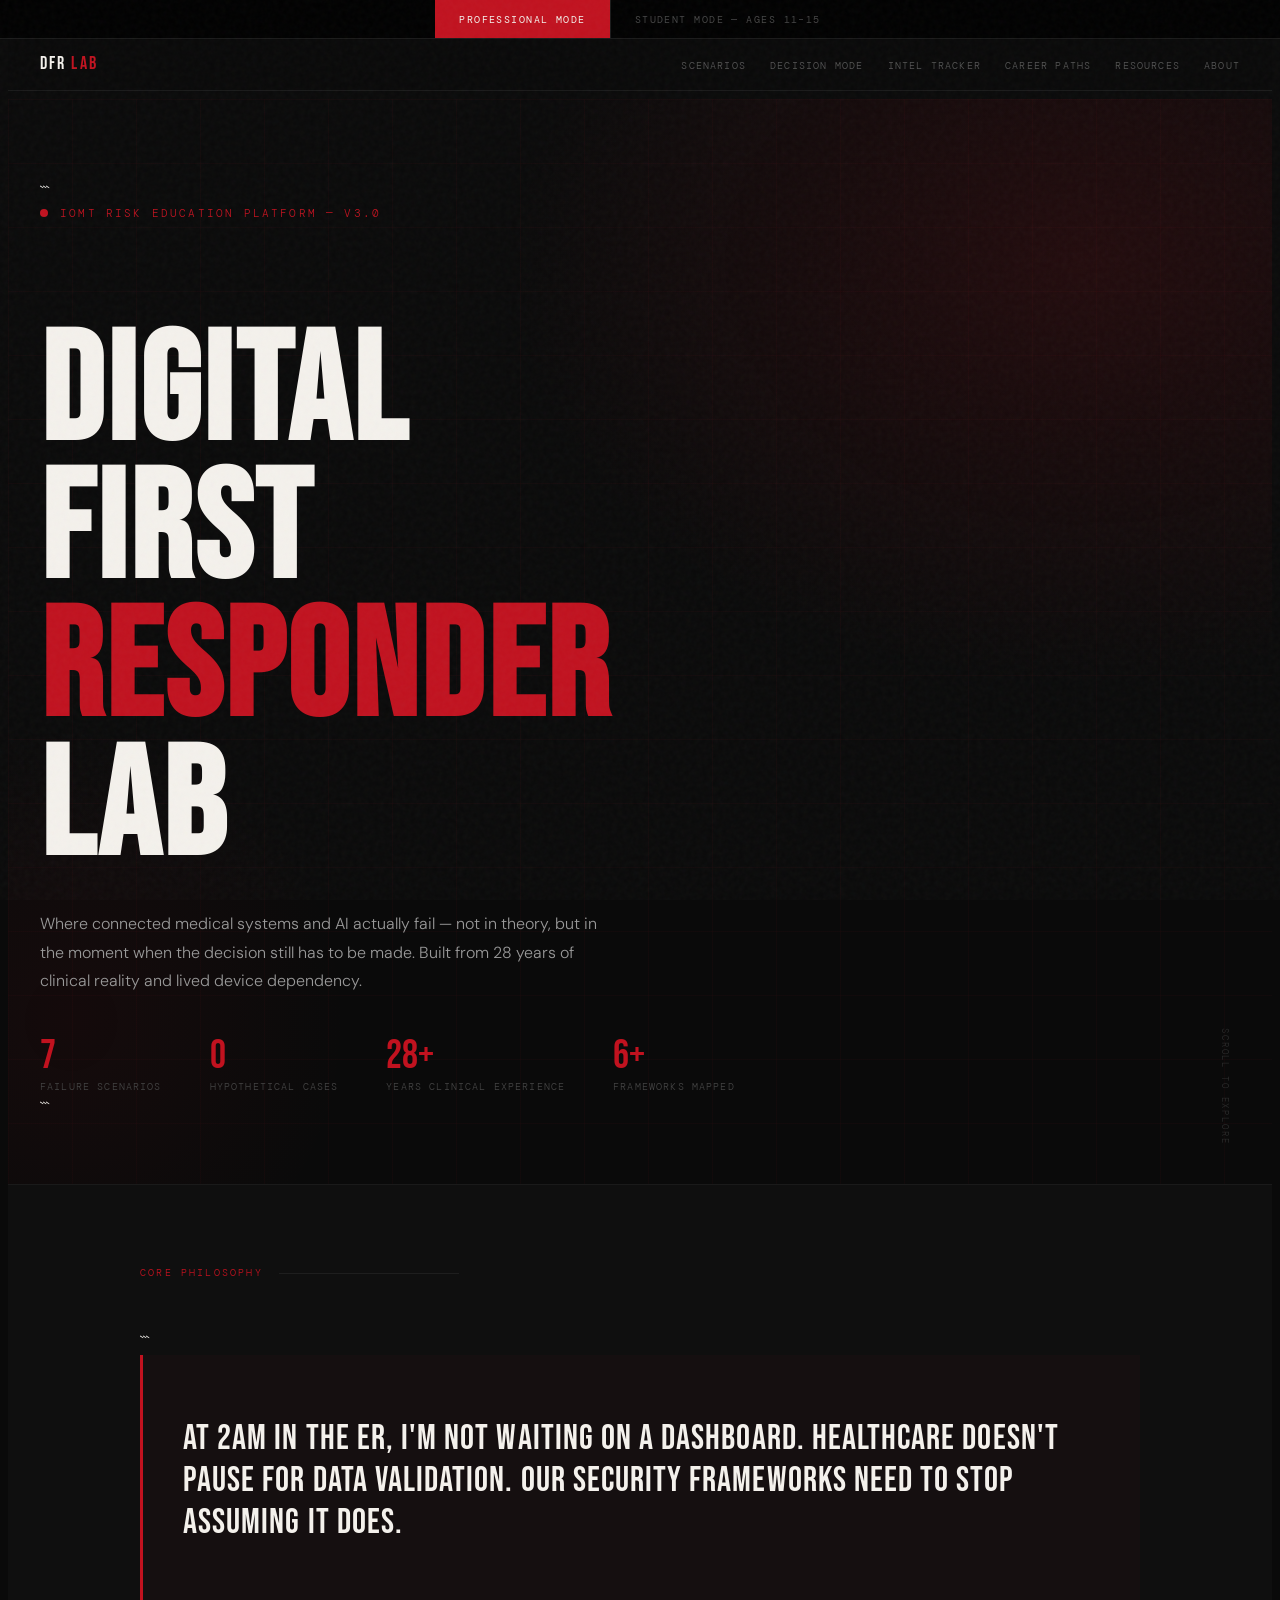
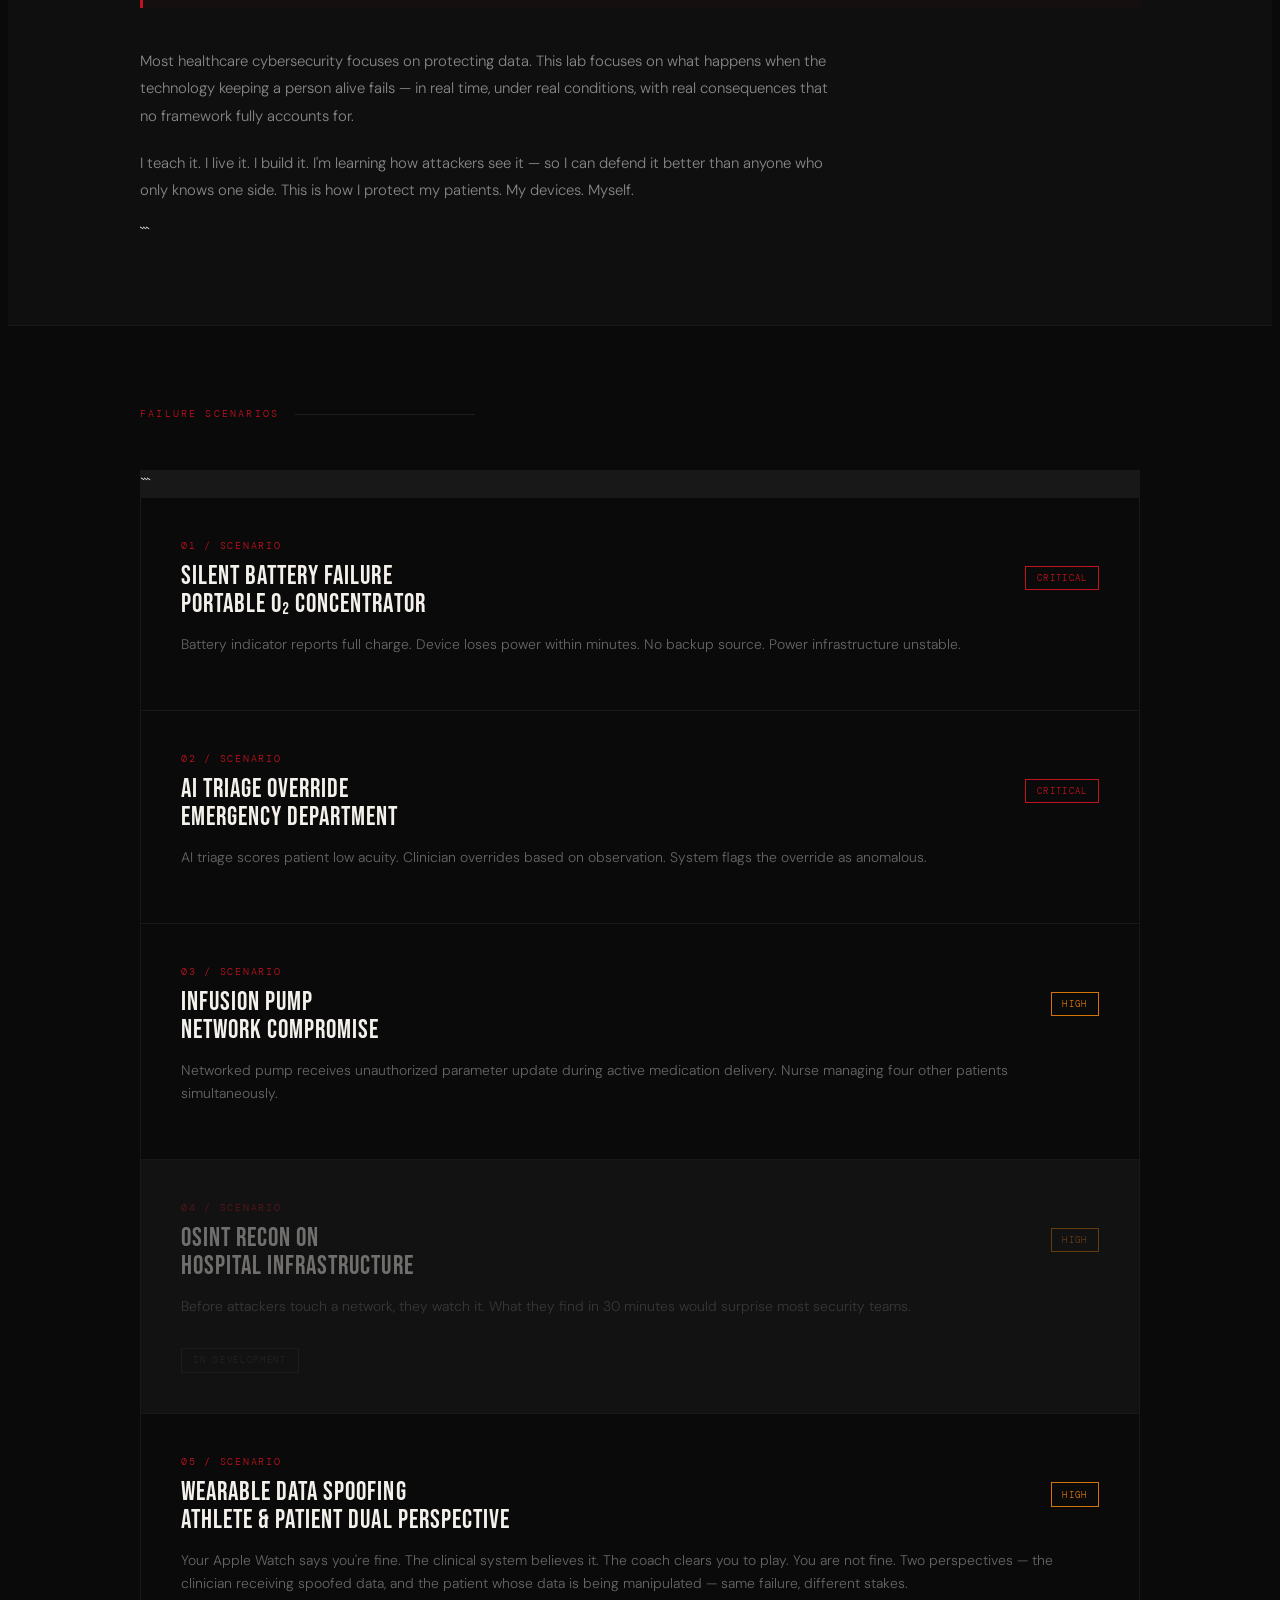
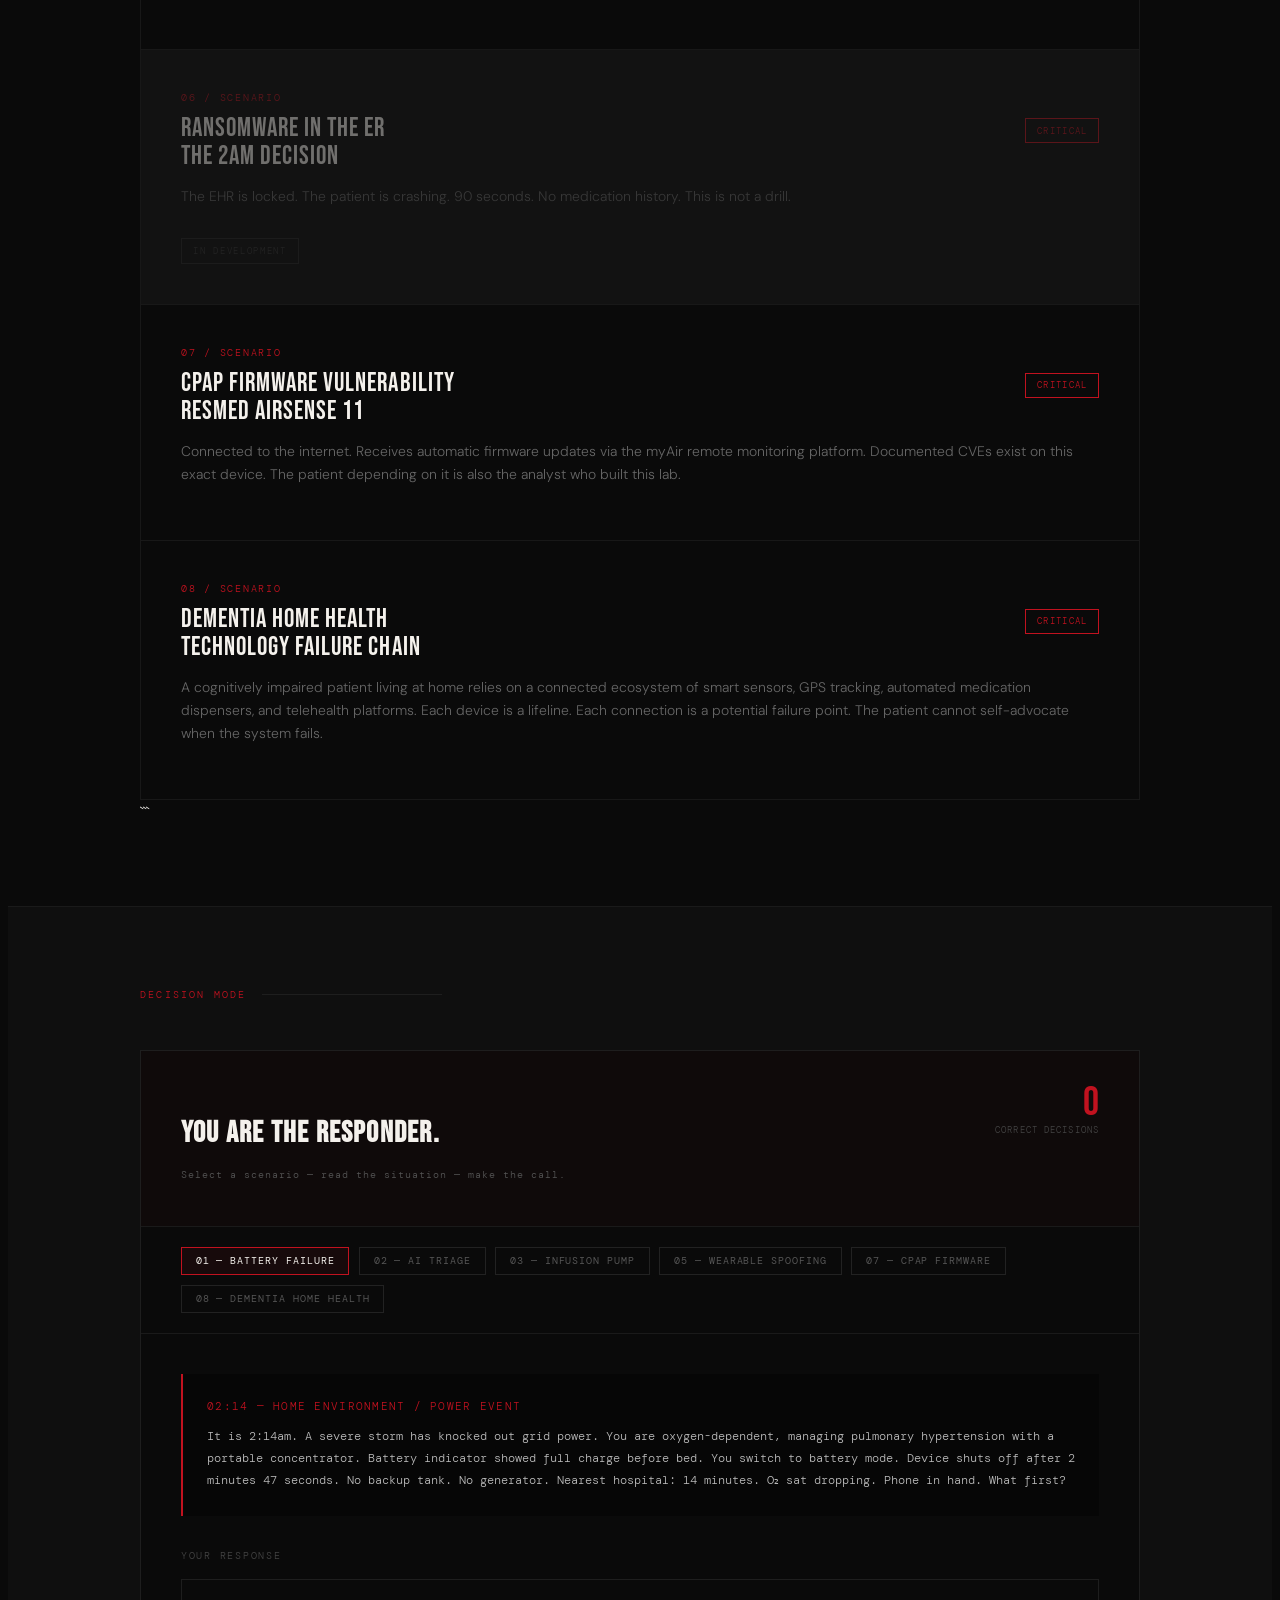
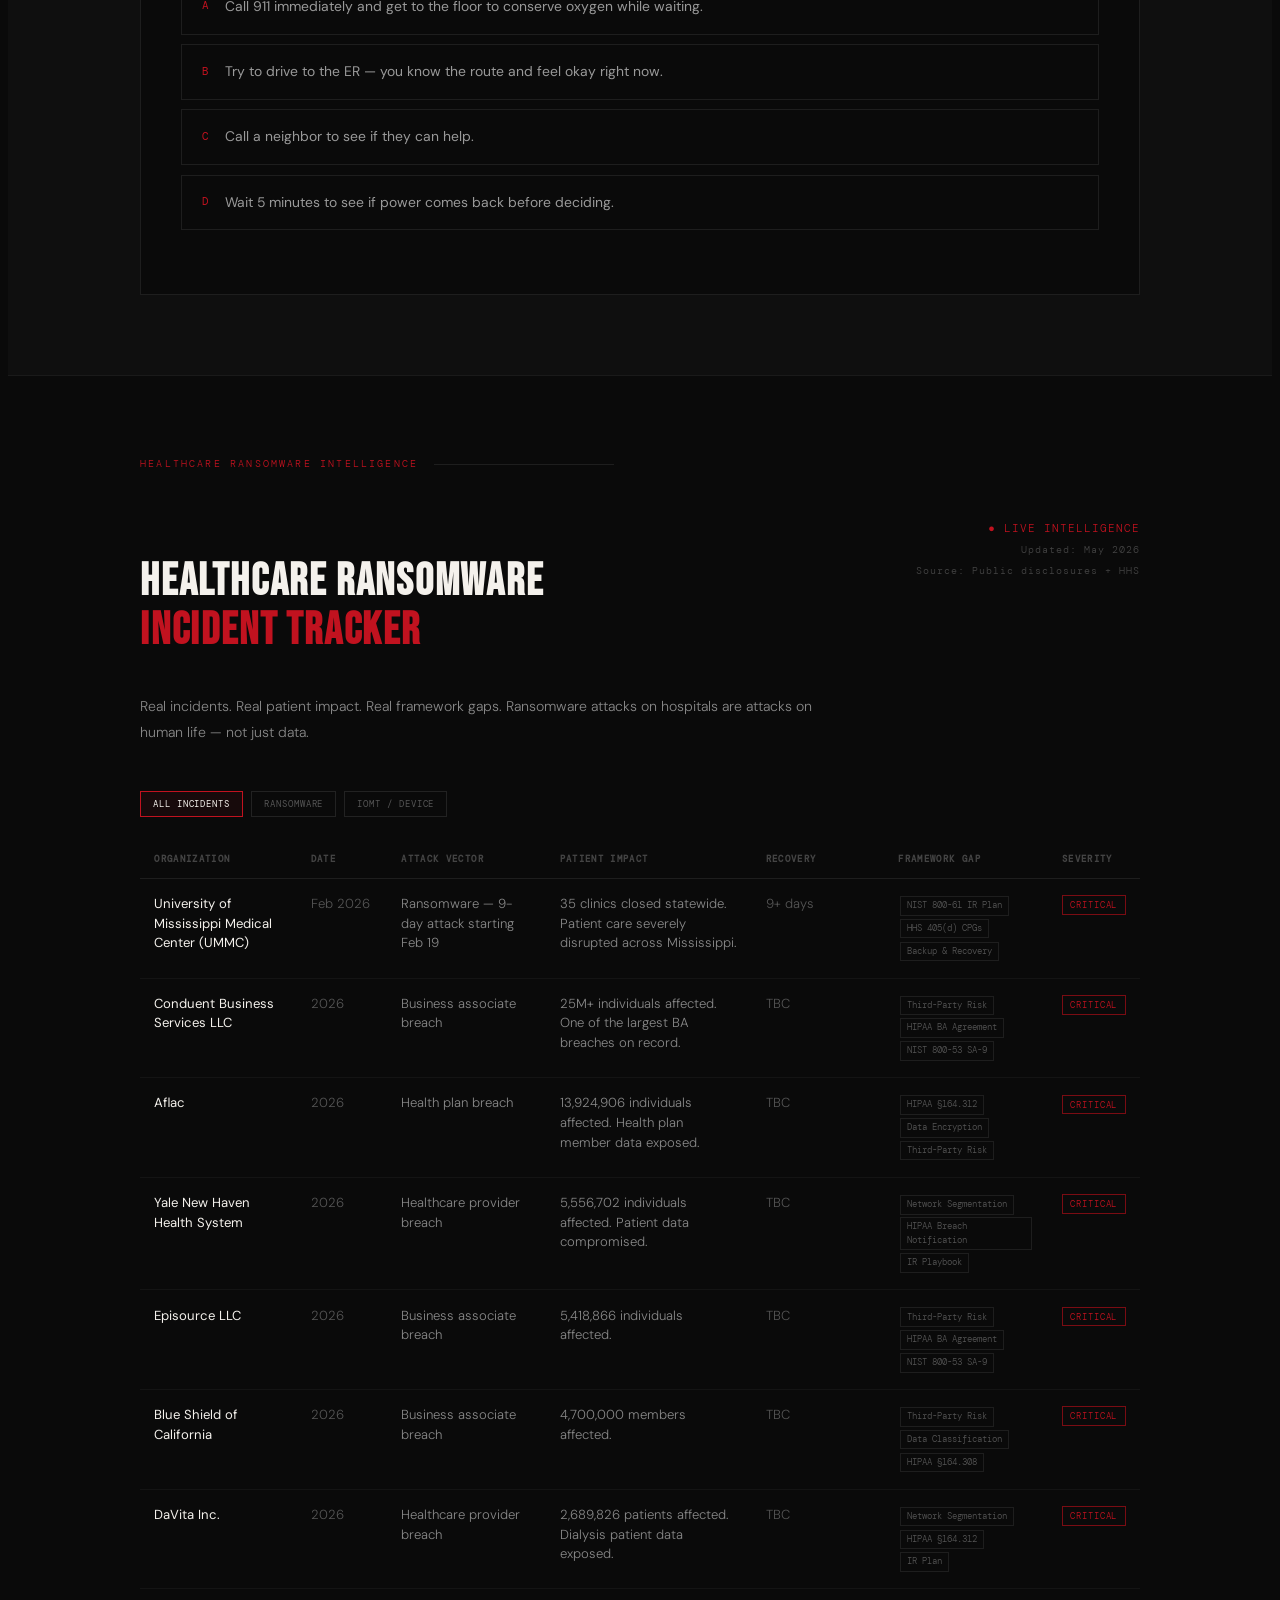
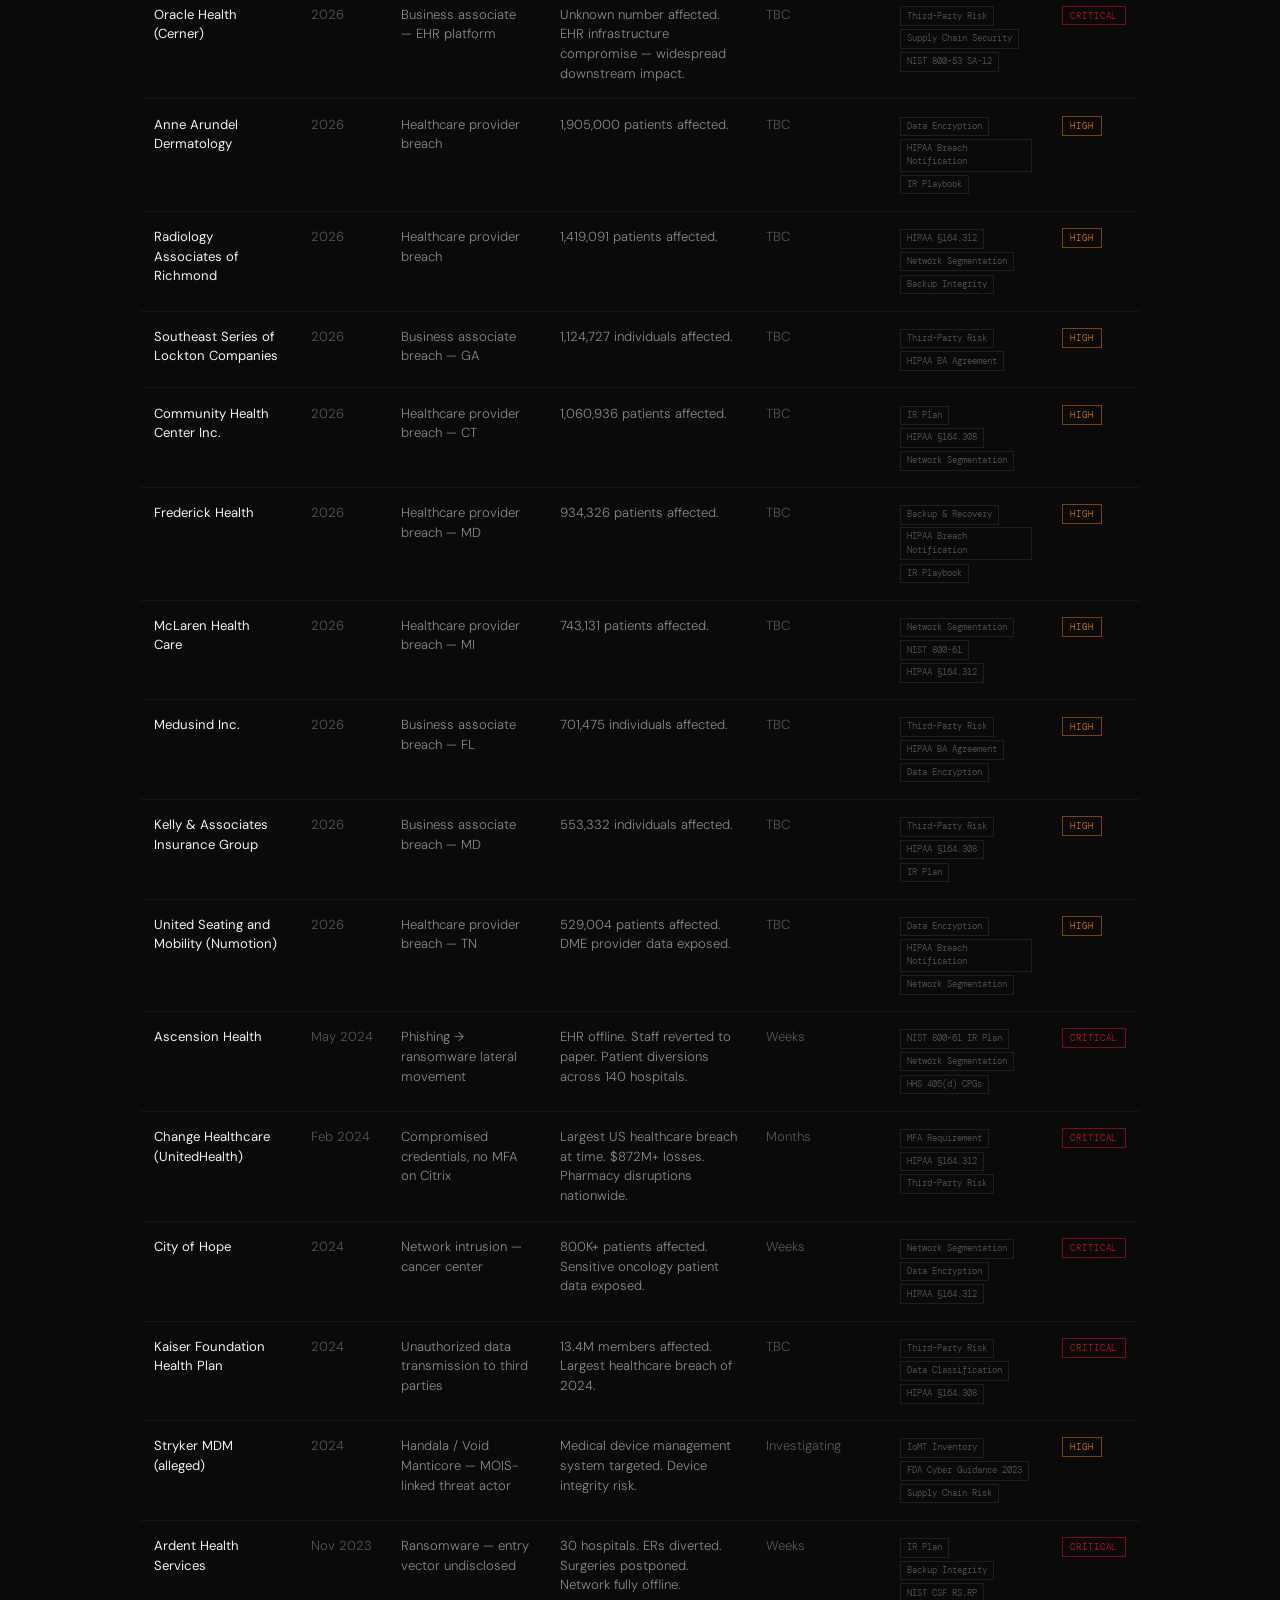
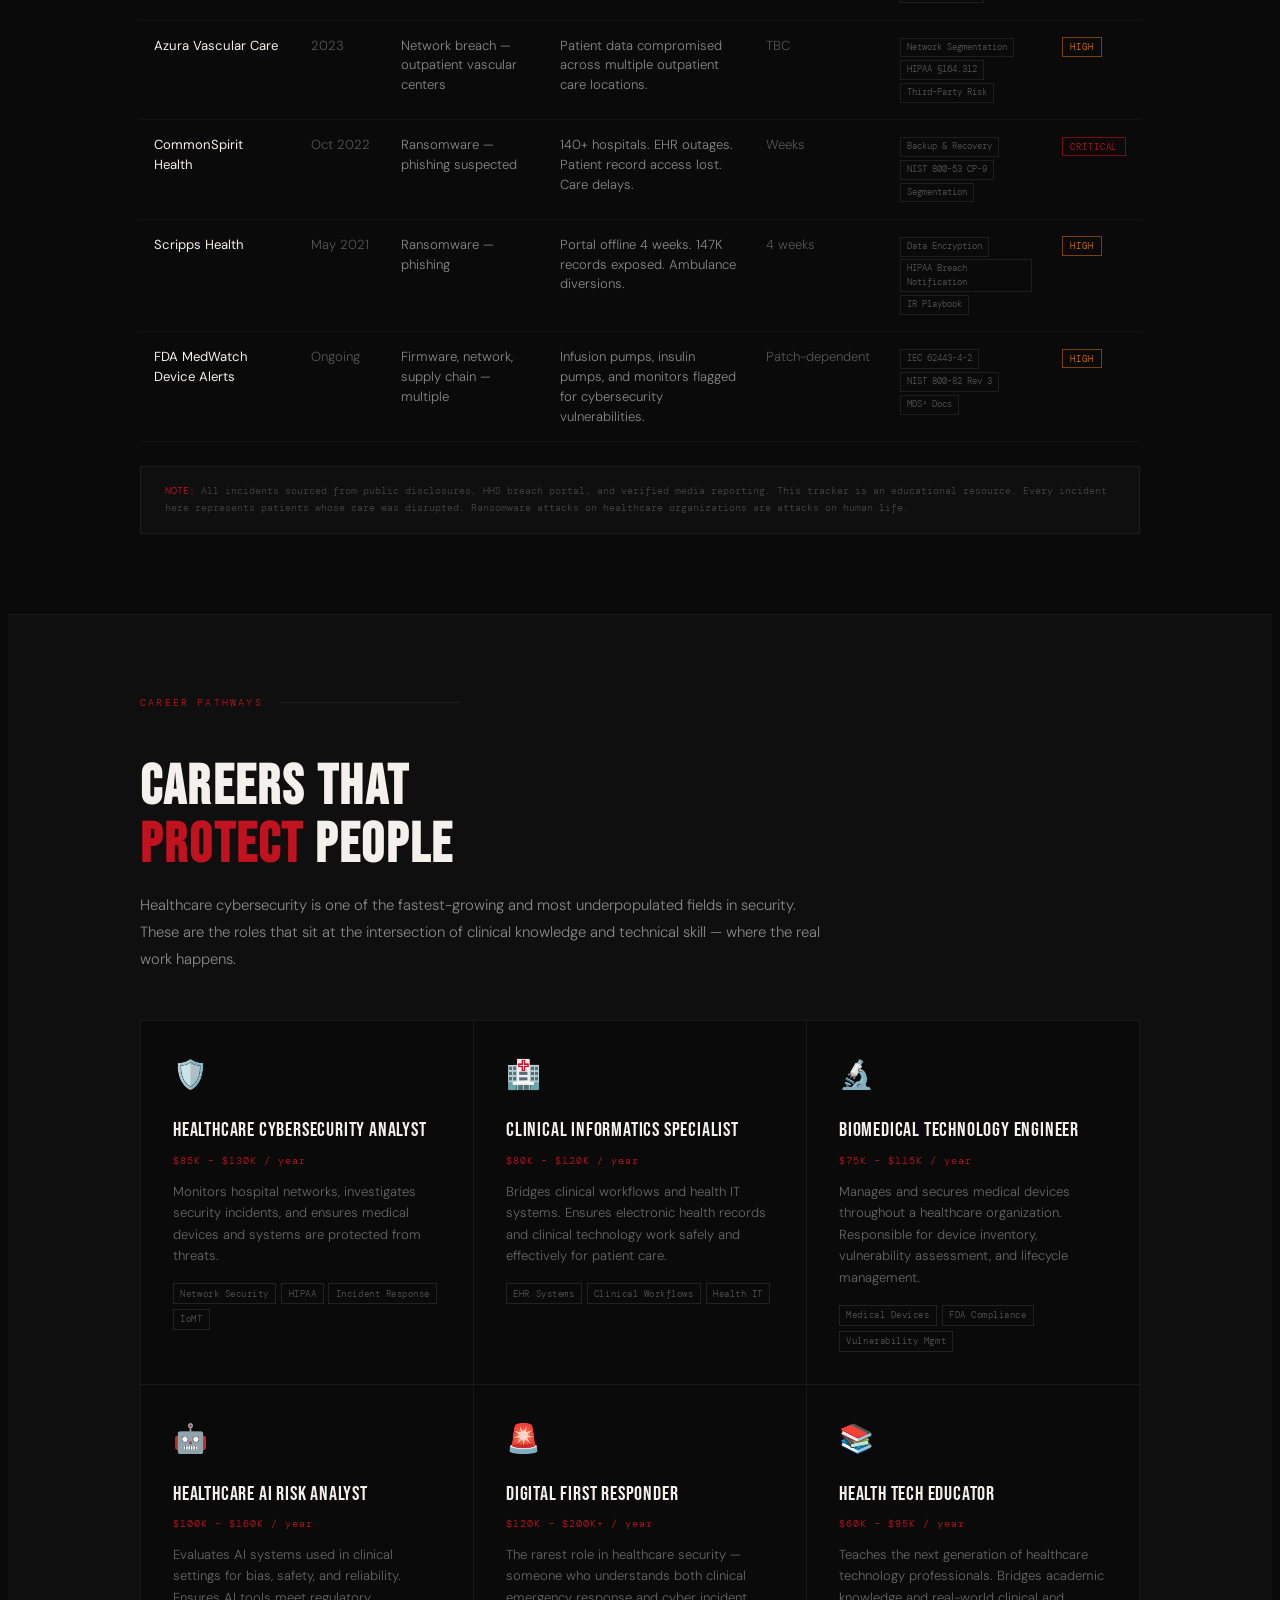
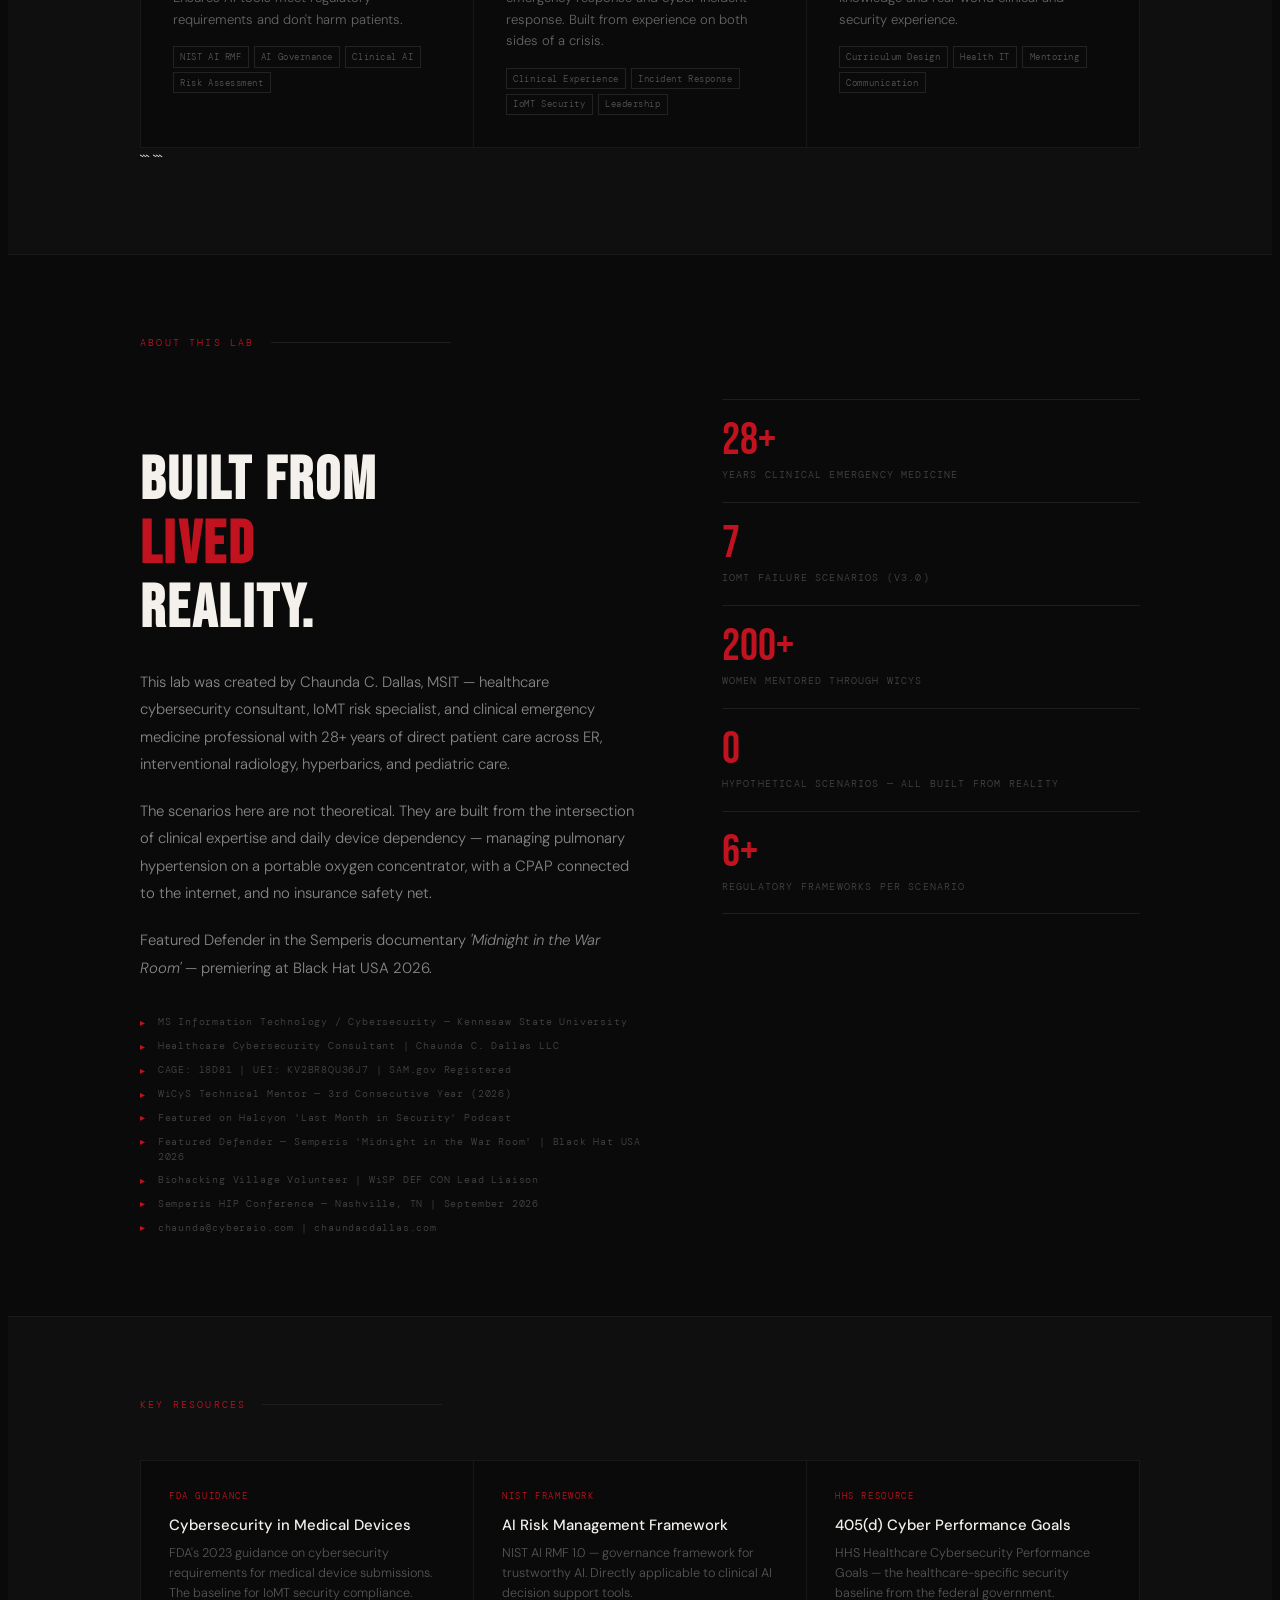
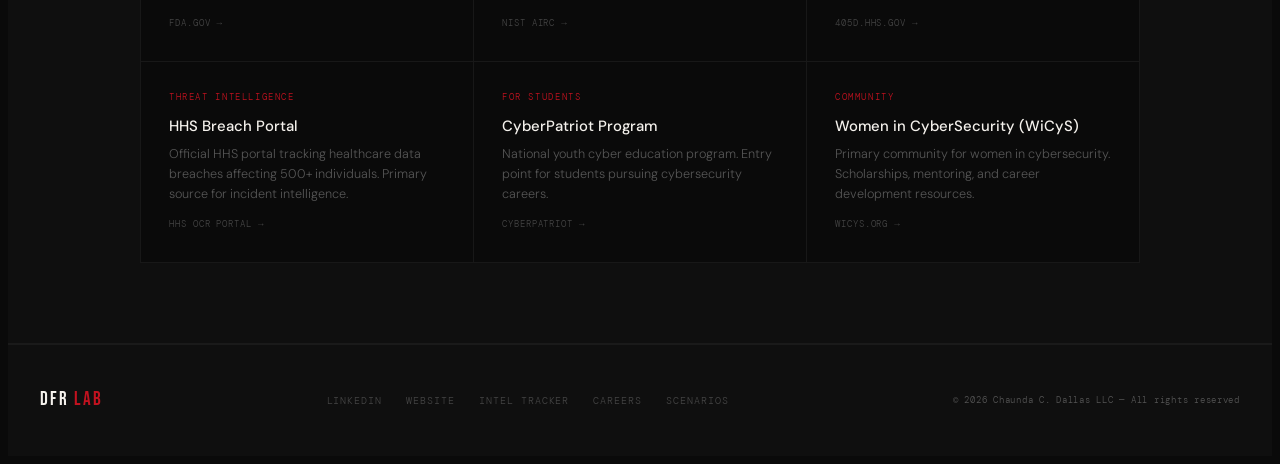
==== commit 5625a348: "Add Scenarios 5, 7, 8 — Wearable, CPAP, Dementia Home Health" ====
--- a/index.html
+++ b/index.html
@@ -1116,7 +1116,7 @@
 .footer-links { display: flex; gap: 1.5rem; flex-wrap: wrap; }
 .footer-links a { font-family: var(--mono); font-size: 0.6rem; color: #444; text-decoration: none; letter-spacing: 0.1em; text-transform: uppercase; transition: color 0.2s; }
 .footer-links a:hover { color: var(--white); }
-.footer-copy { font-family: var(--mono); font-size: 0.58rem; color: #2a2a2a; letter-spacing: 0.08em; }
+.footer-copy { font-family: var(--mono); font-size: 0.58rem; color: #555; letter-spacing: 0.08em; }
 
 @media (max-width: 768px) {
   .detail-grid, .about-grid, .careers-grid, .resources-grid, .explainer-grid { grid-template-columns: 1fr; }
@@ -1465,16 +1465,89 @@
     <div class="cs-badge">In Development</div>
   </div>
 
-  <div class="scenario-card coming-soon">
+  <!-- S5 FULL BUILD -->
+  <div class="scenario-card" onclick="toggleScenario(this)">
     <div class="scenario-num">05 / SCENARIO</div>
     <div class="scenario-header">
-      <div class="scenario-title">Wearable Data Spoofing<br>Athletic & Patient Systems</div>
+      <div class="scenario-title">Wearable Data Spoofing<br>Athlete & Patient Dual Perspective</div>
       <div class="sev high">High</div>
     </div>
-    <p class="scenario-desc">Your Apple Watch says you're fine. The clinical system believes it. You're not fine.</p>
-    <div class="cs-badge">In Development</div>
+    <p class="scenario-desc">Your Apple Watch says you're fine. The clinical system believes it. The coach clears you to play. You are not fine. Two perspectives — the clinician receiving spoofed data, and the patient whose data is being manipulated — same failure, different stakes.</p>
+    <p class="student-desc">Smartwatches and fitness trackers measure your heart rate, oxygen levels, and activity. But what if someone could fake that data? What if your watch said your heart rate was normal when it wasn't? What decisions would get made based on wrong information?</p>
+    <div class="scenario-detail">
+      <div class="device-explainer">
+        <h4>⌚ About Wearable Health Devices</h4>
+        <p>Consumer wearables like the <strong>Apple Watch</strong> now include medical-grade sensors — ECG, blood oxygen (SpO2), heart rate variability, fall detection, and irregular rhythm notifications. These devices are increasingly used in clinical decision-making, athlete performance monitoring, remote patient monitoring programs, and insurance wellness programs. The data they generate is trusted. That trust is the attack surface.</p>
+      </div>
+      <div class="detail-grid">
+        <div class="detail-block">
+          <h4>Failure Chain — Perspective 1: The Clinician</h4>
+          <div class="chain-step">
+            <div class="step-dot">1</div>
+            <div class="step-text"><strong>Patient enrolled in remote monitoring program.</strong> Apple Watch syncs health data to EHR via HealthKit integration. Clinician reviews wearable data between appointments.</div>
+            <div class="step-plain">The patient wears their Apple Watch every day and it automatically sends health data to their doctor. The doctor uses this data to make decisions about their care.</div>
+          </div>
+          <div class="chain-step">
+            <div class="step-dot">2</div>
+            <div class="step-text"><strong>Data transmission intercepted or application layer compromised.</strong> Spoofed biometric values injected — falsely normal heart rate, falsely normal SpO2. Clinician receives clean data.</div>
+            <div class="step-plain">An attacker intercepts the data being sent and replaces it with fake normal numbers. The doctor receives data that looks perfectly healthy.</div>
+          </div>
+          <div class="chain-step">
+            <div class="step-dot">3</div>
+            <div class="step-text"><strong>Clinical decision made on false baseline.</strong> Medication dosage adjusted downward based on "improving" data. Follow-up appointment deferred. Warning signs masked.</div>
+            <div class="step-plain">Based on the fake data, the doctor decides the patient is doing better. They reduce medication and push back the next appointment. But the patient hasn't actually improved.</div>
+          </div>
+          <div class="chain-step">
+            <div class="step-dot">4</div>
+            <div class="step-text"><strong>Patient deteriorates without clinical awareness.</strong> Real condition worsening. No alert fires. Next appointment is 6 weeks out. Emergency presentation follows.</div>
+            <div class="step-plain">The patient keeps getting worse. But the doctor doesn't know because the data looks fine. Six weeks later, the patient ends up in the emergency room.</div>
+          </div>
+        </div>
+        <div class="detail-block">
+          <h4>Failure Chain — Perspective 2: The Athlete</h4>
+          <div class="chain-step">
+            <div class="step-dot">1</div>
+            <div class="step-text"><strong>Elite athlete uses wearable for performance and health monitoring.</strong> Data feeds team health management system. Clearance decisions based on biometric thresholds.</div>
+            <div class="step-plain">A college or professional athlete wears a health tracker. Their coach and team doctor use the data to decide if they're healthy enough to play.</div>
+          </div>
+          <div class="chain-step">
+            <div class="step-dot">2</div>
+            <div class="step-text"><strong>Wearable data spoofed to show false fitness.</strong> Heart rate variability artificially elevated. Recovery metrics falsified. System clears athlete for full competition.</div>
+            <div class="step-plain">The wearable data is manipulated to make it look like the athlete is fully recovered. The system automatically clears them to compete — even though they're not ready.</div>
+          </div>
+          <div class="chain-step">
+            <div class="step-dot">3</div>
+            <div class="step-text"><strong>Athlete competes while physiologically compromised.</strong> Underlying cardiac stress undetected. Performance system sees no red flags. No human override occurs.</div>
+            <div class="step-plain">The athlete plays while their body isn't ready. No alarm goes off. No one stops them. The technology said they were fine.</div>
+          </div>
+          <div class="chain-step">
+            <div class="step-dot">4</div>
+            <div class="step-text"><strong>Cardiac event during competition.</strong> Sudden cardiac arrest during high-intensity performance. Spoofed data masked the warning signs that should have kept this athlete off the field.</div>
+            <div class="step-plain">The athlete collapses during the game. The data that should have protected them was manipulated. Technology that was supposed to save lives contributed to the harm.</div>
+          </div>
+        </div>
+      </div>
+      <div class="fw-box pro-only" style="margin-bottom:1.5rem;">
+        <h4>Framework Gaps</h4>
+        <div class="fw-tags">
+          <span class="fw-tag">FDA Digital Health Policy (Consumer Wearables)</span>
+          <span class="fw-tag">NIST AI RMF MAP 3.5</span>
+          <span class="fw-tag">HIPAA §164.312 (Transmission Security)</span>
+          <span class="fw-tag">No Wearable Data Integrity Standard</span>
+          <span class="fw-tag">HealthKit API Security Gap</span>
+          <span class="fw-tag">Sports Medicine Technology Gap</span>
+          <span class="fw-tag">Consumer Device → Clinical Use Boundary Gap</span>
+        </div>
+      </div>
+      <div class="what-should-exist">
+        <h4>What Should Exist</h4>
+        <p class="pro-only">Data integrity verification at every point in the wearable-to-EHR pipeline — not just transmission encryption, but authenticity verification of the data itself. Clear regulatory boundaries on when consumer wearable data can be used for clinical decision-making. Anomaly detection that compares wearable data against in-person vitals to flag statistical improbability. Sports medicine protocols that require human clinical confirmation before automated clearance decisions. The gap between consumer wellness device and clinical medical device is where attackers live — and no current framework addresses it adequately.</p>
+        <p class="student-only">Any data used to make medical decisions needs to be verified as real — not just transmitted securely, but confirmed as authentic. A doctor or athletic trainer should never rely solely on wearable data without a human check. Consumer devices like Apple Watches are not regulated as medical devices — but they're increasingly used to make medical decisions. That gap needs to be closed. This is a career opportunity for the next generation of health technology professionals.</p>
+      </div>
+    </div>
   </div>
 
+  <!-- S6 COMING SOON -->
   <div class="scenario-card coming-soon">
     <div class="scenario-num">06 / SCENARIO</div>
     <div class="scenario-header">
@@ -1485,14 +1558,145 @@
     <div class="cs-badge">In Development</div>
   </div>
 
-  <div class="scenario-card coming-soon">
+  <!-- S7 FULL BUILD -->
+  <div class="scenario-card" onclick="toggleScenario(this)">
     <div class="scenario-num">07 / SCENARIO</div>
     <div class="scenario-header">
       <div class="scenario-title">CPAP Firmware Vulnerability<br>ResMed AirSense 11</div>
       <div class="sev critical">Critical</div>
     </div>
-    <p class="scenario-desc">Connected to the internet. Receives automatic updates. Documented CVEs exist. The patient is also the analyst.</p>
-    <div class="cs-badge">In Development</div>
+    <p class="scenario-desc">Connected to the internet. Receives automatic firmware updates via the myAir remote monitoring platform. Documented CVEs exist on this exact device. The patient depending on it is also the analyst who built this lab.</p>
+    <p class="student-desc">A CPAP machine that helps someone breathe at night connects to the internet to send sleep data to doctors. But that same connection can also receive software updates — and if an attacker gets into that channel, they could change how the device works while the patient is asleep.</p>
+    <div class="scenario-detail">
+      <div class="device-explainer">
+        <h4>😴 About This Device</h4>
+        <p>The <strong>ResMed AirSense 11 AutoSet</strong> is a CPAP machine that connects to ResMed's myAir cloud platform via cellular or WiFi. It transmits nightly sleep therapy data and can receive remote configuration changes from clinicians. It also receives automatic firmware updates. This scenario is built from the actual device used by the person who created this lab — and from documented vulnerability research on the ResMed connected device ecosystem.</p>
+      </div>
+      <div class="detail-grid">
+        <div class="detail-block">
+          <h4>Failure Chain</h4>
+          <div class="chain-step">
+            <div class="step-dot">1</div>
+            <div class="step-text"><strong>Device connected to myAir cloud platform.</strong> Cellular modem embedded in device. Remote monitoring active. Automatic firmware update channel open.</div>
+            <div class="step-plain">The CPAP connects to the internet every night to send sleep data. That same connection can receive updates — like a phone getting a software update while you sleep.</div>
+          </div>
+          <div class="chain-step">
+            <div class="step-dot">2</div>
+            <div class="step-text"><strong>Firmware update channel lacks robust authentication.</strong> Documented CVEs on ResMed connected device ecosystem. Update accepted without patient notification or consent.</div>
+            <div class="step-plain">Researchers have found security weaknesses in how ResMed devices accept updates. An attacker who exploits this could push a fake update — and the device would accept it silently.</div>
+          </div>
+          <div class="chain-step">
+            <div class="step-dot">3</div>
+            <div class="step-text"><strong>Malicious firmware pushed during sleep window.</strong> Patient asleep. No awareness. Device behavior altered silently — pressure settings, therapy modes, or alarm thresholds.</div>
+            <div class="step-plain">The attack happens at 2am while the patient is asleep. The device quietly changes how it works. No alarm. No notification. The patient has no idea.</div>
+          </div>
+          <div class="chain-step">
+            <div class="step-dot">4</div>
+            <div class="step-text"><strong>Therapy degraded without clinical detection.</strong> myAir data still transmits. Clinician sees normal-looking data. Patient experiences poor sleep, oxygen desaturation, or untreated apnea events.</div>
+            <div class="step-plain">The sleep data being sent to the doctor looks normal — but the therapy the patient is actually receiving has changed. The doctor has no idea anything is wrong.</div>
+          </div>
+          <div class="chain-step">
+            <div class="step-dot">5</div>
+            <div class="step-text"><strong>PAH patient with compromised nightly therapy.</strong> For a pulmonary hypertension patient, degraded CPAP therapy during sleep directly impacts cardiovascular strain, oxygen saturation, and daytime function.</div>
+            <div class="step-plain">For someone with a serious lung condition like pulmonary hypertension, even one night of wrong therapy can cause real health consequences the next day — and over time, the damage adds up.</div>
+          </div>
+        </div>
+        <div class="detail-block">
+          <div class="fw-box pro-only">
+            <h4>Framework Gaps</h4>
+            <div class="fw-tags">
+              <span class="fw-tag">FDA Cybersecurity Guidance 2023</span>
+              <span class="fw-tag">IEC 62443-4-2 CR 3.4</span>
+              <span class="fw-tag">NIST 800-53 SI-7 (Software Integrity)</span>
+              <span class="fw-tag">NIST 800-53 SA-10 (Developer Config Mgmt)</span>
+              <span class="fw-tag">HIPAA §164.312(a)(2)(iv)</span>
+              <span class="fw-tag">No Patient Consent Standard for Remote Updates</span>
+              <span class="fw-tag">Home Device Monitoring Gap</span>
+            </div>
+          </div>
+          <div class="student-only" style="background:#0a1628; border:1px solid #1a3a5c; padding:1.25rem; margin-top:1rem;">
+            <h4 style="font-family:var(--mono); font-size:0.6rem; letter-spacing:0.15em; color:#1a7fc1; text-transform:uppercase; margin-bottom:0.75rem;">The Personal Connection</h4>
+            <p style="font-size:0.88rem; color:#7aa8cc; line-height:1.7;">The person who built this lab uses a ResMed AirSense 11 every night. She also has a condition called pulmonary hypertension that makes breathing more difficult. This scenario isn't theoretical — it's personal. That's what makes healthcare cybersecurity different from any other type of security work.</p>
+          </div>
+        </div>
+      </div>
+      <div class="what-should-exist">
+        <h4>What Should Exist</h4>
+        <p class="pro-only">Mandatory patient notification and consent before any remote firmware update on a home medical device. Cryptographic code signing with independent verification before update acceptance. Anomaly detection on therapy parameter changes post-update. FDA-mandated Software Bill of Materials (SBOM) for all connected home medical devices. Patient-accessible audit log of all remote device interactions. These protections do not currently exist as enforceable standards for home CPAP devices.</p>
+        <p class="student-only">Before any medical device gets a software update while a patient is using it, the patient should be notified and should agree to the update — just like how your phone asks you before installing updates. The update should be verified as coming from the real manufacturer. And any changes to how the device works should be flagged to the patient's doctor immediately.</p>
+      </div>
+    </div>
+  </div>
+
+  <!-- S8 FULL BUILD -->
+  <div class="scenario-card" onclick="toggleScenario(this)">
+    <div class="scenario-num">08 / SCENARIO</div>
+    <div class="scenario-header">
+      <div class="scenario-title">Dementia Home Health<br>Technology Failure Chain</div>
+      <div class="sev critical">Critical</div>
+    </div>
+    <p class="scenario-desc">A cognitively impaired patient living at home relies on a connected ecosystem of smart sensors, GPS tracking, automated medication dispensers, and telehealth platforms. Each device is a lifeline. Each connection is a potential failure point. The patient cannot self-advocate when the system fails.</p>
+    <p class="student-desc">As health technology improves, more people with memory conditions like Alzheimer's and dementia can live at home longer — with the help of connected devices. But what happens when those devices fail, get hacked, or just stop working? The patient often can't tell anyone something is wrong.</p>
+    <div class="scenario-detail">
+      <div class="device-explainer">
+        <h4>🧠 The Connected Dementia Care Ecosystem</h4>
+        <p>According to the 2025 WHO report on dementia and digital health, AI-powered diagnostic tools, smart home monitoring sensors, GPS tracking devices, telehealth platforms, cognitive aid applications, automated medication dispensers, and robotic companion devices are now core components of modern dementia home care. These technologies reduce caregiver burnout, lower emergency visits, and allow patients to live safely at home longer. They are also almost entirely unsecured from a cybersecurity standpoint.</p>
+      </div>
+      <div class="detail-grid">
+        <div class="detail-block">
+          <h4>Failure Chain</h4>
+          <div class="chain-step">
+            <div class="step-dot">1</div>
+            <div class="step-text"><strong>Ecosystem dependency established.</strong> Smart home sensors monitor movement and activity. GPS tracker provides location. Automated dispenser manages medications. Telehealth platform connects to specialists remotely. All connected. All networked. None secured.</div>
+            <div class="step-plain">The patient's whole safety system runs on connected devices. Smart sensors detect if they've fallen. GPS shows where they are. A machine gives them their medications at the right time. A tablet connects them to their doctor. All of it runs on WiFi.</div>
+          </div>
+          <div class="chain-step">
+            <div class="step-dot">2</div>
+            <div class="step-text"><strong>Single network compromise cascades across all devices.</strong> Home router exploited. Attacker gains access to entire connected care ecosystem. Sensor data manipulated. Medication dispenser schedule altered. GPS location data spoofed.</div>
+            <div class="step-plain">If a hacker gets into the home WiFi network, they can reach every device at once. They could make the sensors say the patient is fine when they're not. They could change the medication schedule. They could make the GPS show the wrong location.</div>
+          </div>
+          <div class="chain-step">
+            <div class="step-dot">3</div>
+            <div class="step-text"><strong>Patient cannot self-report the failure.</strong> Short-term memory impairment means the patient cannot recognize, remember, or communicate that devices are behaving abnormally. No self-advocacy. No internal alarm system.</div>
+            <div class="step-plain">Unlike most patients, someone with dementia may not realize something is wrong — or may forget to tell someone even if they do notice. They can't be their own backup system.</div>
+          </div>
+          <div class="chain-step">
+            <div class="step-dot">4</div>
+            <div class="step-text"><strong>Remote caregiver receives false normal data.</strong> Family member or remote care coordinator sees clean dashboards. No alerts. No anomalies. No reason to intervene. Patient is in danger with no visible signal.</div>
+            <div class="step-plain">The family members checking in remotely see everything looks fine — because the devices are showing false data. They have no reason to worry. But the patient may be in danger.</div>
+          </div>
+          <div class="chain-step">
+            <div class="step-dot">5</div>
+            <div class="step-text"><strong>Delayed detection. Preventable harm.</strong> Fall not detected. Medication missed or doubled. Wandering event not caught. Telehealth appointment missed. Every failure compounds. Every hour of delay increases risk of irreversible harm.</div>
+            <div class="step-plain">By the time someone realizes something is wrong, it may have been hours. A fall that wasn't detected. A medication that wasn't given — or was given twice. A patient who wandered and whose GPS said they were home.</div>
+          </div>
+        </div>
+        <div class="detail-block">
+          <div class="fw-box pro-only">
+            <h4>Framework Gaps</h4>
+            <div class="fw-tags">
+              <span class="fw-tag">FDA Digital Health Policy (Home Devices)</span>
+              <span class="fw-tag">NIST 800-53 SC-3 (Security Function Isolation)</span>
+              <span class="fw-tag">HIPAA §164.308 (Admin Safeguards)</span>
+              <span class="fw-tag">NIST AI RMF GOVERN 6.1</span>
+              <span class="fw-tag">No Home IoMT Security Standard</span>
+              <span class="fw-tag">Caregiver Alert Integrity Gap</span>
+              <span class="fw-tag">WHO 2025 Digital Dementia Care Gap</span>
+              <span class="fw-tag">Vulnerable Population Protection Gap</span>
+            </div>
+          </div>
+          <div class="student-only" style="background:#0a1628; border:1px solid #1a3a5c; padding:1.25rem; margin-top:1rem;">
+            <h4 style="font-family:var(--mono); font-size:0.6rem; letter-spacing:0.15em; color:#1a7fc1; text-transform:uppercase; margin-bottom:0.75rem;">Why This Matters</h4>
+            <p style="font-size:0.88rem; color:#7aa8cc; line-height:1.7;">According to the WHO, over 55 million people worldwide live with dementia. As health technology allows more of them to live at home independently, the security of those technologies becomes a matter of life and safety. This is one of the most important unsolved problems in healthcare cybersecurity today — and almost nobody is working on it.</p>
+          </div>
+        </div>
+      </div>
+      <div class="what-should-exist">
+        <h4>What Should Exist</h4>
+        <p class="pro-only">A dedicated security framework for connected home care ecosystems serving cognitively impaired patients — distinct from hospital IoMT frameworks because the patient cannot self-advocate. Mandatory network segmentation between home care devices and general household WiFi. Caregiver alert integrity verification — dashboards must confirm data authenticity, not just data presence. AI anomaly detection trained specifically on dementia patient behavioral patterns. Regulatory classification of dementia home care technology ecosystems as life-critical infrastructure. The 2025 WHO report on digital dementia care identified telehealth and connected monitoring as transformative — but makes no mention of cybersecurity. That gap is the problem.</p>
+        <p class="student-only">Home care devices for people with dementia need their own security rules — separate from hospital rules — because the patient can't tell anyone when something goes wrong. Family members and remote caregivers need to know when device data might not be trustworthy. And the companies building these devices need to design security in from the beginning, not add it later. Right now, very few people are working on this problem. That could be you.</p>
+      </div>
+    </div>
   </div>
 
 </div>
@@ -1526,6 +1730,9 @@
         <button class="scene-btn active" onclick="loadDecision(0,this)">01 — Battery Failure</button>
         <button class="scene-btn" onclick="loadDecision(1,this)">02 — AI Triage</button>
         <button class="scene-btn" onclick="loadDecision(2,this)">03 — Infusion Pump</button>
+        <button class="scene-btn" onclick="loadDecision(3,this)">05 — Wearable Spoofing</button>
+        <button class="scene-btn" onclick="loadDecision(4,this)">07 — CPAP Firmware</button>
+        <button class="scene-btn" onclick="loadDecision(5,this)">08 — Dementia Home Health</button>
       </div>
       <div class="decision-body">
         <div class="situation" id="situation"></div>
@@ -1714,7 +1921,7 @@
     <div class="about-grid">
       <div class="about-left">
         <h2>Built from<br><span>Lived</span><br>Reality.</h2>
-        <p class="body-text">This lab was created by Chaunda C. Dallas — healthcare cybersecurity consultant, IoMT risk specialist, and clinical emergency medicine professional with 28+ years of direct patient care across ER, interventional radiology, hyperbarics, and pediatric care.</p>
+        <p class="body-text">This lab was created by Chaunda C. Dallas, MSIT — healthcare cybersecurity consultant, IoMT risk specialist, and clinical emergency medicine professional with 28+ years of direct patient care across ER, interventional radiology, hyperbarics, and pediatric care.</p>
         <p class="body-text">The scenarios here are not theoretical. They are built from the intersection of clinical expertise and daily device dependency — managing pulmonary hypertension on a portable oxygen concentrator, with a CPAP connected to the internet, and no insurance safety net.</p>
         <p class="body-text pro-only">Featured Defender in the Semperis documentary <em>'Midnight in the War Room'</em> — premiering at Black Hat USA 2026.</p>
         <p class="body-text student-only">Ms. Chaunda teaches health technology to middle school students, mentors 200+ women in cybersecurity through WiCyS, and will be featured in a documentary about hospital ransomware attacks at Black Hat USA 2026 — one of the biggest cybersecurity conferences in the world.</p>
@@ -1936,13 +2143,35 @@
 
 // ── RANSOMWARE TRACKER ──
 const incidents = [
+  // 2026
+  { org: "University of Mississippi Medical Center (UMMC)", date: "Feb 2026", vector: "Ransomware — 9-day attack starting Feb 19", impact: "35 clinics closed statewide. Patient care severely disrupted across Mississippi.", recovery: "9+ days", gaps: ["NIST 800-61 IR Plan","HHS 405(d) CPGs","Backup & Recovery"], severity: "critical", type: "ransomware" },
+  { org: "Conduent Business Services LLC", date: "2026", vector: "Business associate breach", impact: "25M+ individuals affected. One of the largest BA breaches on record.", recovery: "TBC", gaps: ["Third-Party Risk","HIPAA BA Agreement","NIST 800-53 SA-9"], severity: "critical", type: "ransomware" },
+  { org: "Aflac", date: "2026", vector: "Health plan breach", impact: "13,924,906 individuals affected. Health plan member data exposed.", recovery: "TBC", gaps: ["HIPAA §164.312","Data Encryption","Third-Party Risk"], severity: "critical", type: "ransomware" },
+  { org: "Yale New Haven Health System", date: "2026", vector: "Healthcare provider breach", impact: "5,556,702 individuals affected. Patient data compromised.", recovery: "TBC", gaps: ["Network Segmentation","HIPAA Breach Notification","IR Playbook"], severity: "critical", type: "ransomware" },
+  { org: "Episource LLC", date: "2026", vector: "Business associate breach", impact: "5,418,866 individuals affected.", recovery: "TBC", gaps: ["Third-Party Risk","HIPAA BA Agreement","NIST 800-53 SA-9"], severity: "critical", type: "ransomware" },
+  { org: "Blue Shield of California", date: "2026", vector: "Business associate breach", impact: "4,700,000 members affected.", recovery: "TBC", gaps: ["Third-Party Risk","Data Classification","HIPAA §164.308"], severity: "critical", type: "ransomware" },
+  { org: "DaVita Inc.", date: "2026", vector: "Healthcare provider breach", impact: "2,689,826 patients affected. Dialysis patient data exposed.", recovery: "TBC", gaps: ["Network Segmentation","HIPAA §164.312","IR Plan"], severity: "critical", type: "ransomware" },
+  { org: "Oracle Health (Cerner)", date: "2026", vector: "Business associate — EHR platform", impact: "Unknown number affected. EHR infrastructure compromise — widespread downstream impact.", recovery: "TBC", gaps: ["Third-Party Risk","Supply Chain Security","NIST 800-53 SA-12"], severity: "critical", type: "ransomware" },
+  { org: "Anne Arundel Dermatology", date: "2026", vector: "Healthcare provider breach", impact: "1,905,000 patients affected.", recovery: "TBC", gaps: ["Data Encryption","HIPAA Breach Notification","IR Playbook"], severity: "high", type: "ransomware" },
+  { org: "Radiology Associates of Richmond", date: "2026", vector: "Healthcare provider breach", impact: "1,419,091 patients affected.", recovery: "TBC", gaps: ["HIPAA §164.312","Network Segmentation","Backup Integrity"], severity: "high", type: "ransomware" },
+  { org: "Southeast Series of Lockton Companies", date: "2026", vector: "Business associate breach — GA", impact: "1,124,727 individuals affected.", recovery: "TBC", gaps: ["Third-Party Risk","HIPAA BA Agreement"], severity: "high", type: "ransomware" },
+  { org: "Community Health Center Inc.", date: "2026", vector: "Healthcare provider breach — CT", impact: "1,060,936 patients affected.", recovery: "TBC", gaps: ["IR Plan","HIPAA §164.308","Network Segmentation"], severity: "high", type: "ransomware" },
+  { org: "Frederick Health", date: "2026", vector: "Healthcare provider breach — MD", impact: "934,326 patients affected.", recovery: "TBC", gaps: ["Backup & Recovery","HIPAA Breach Notification","IR Playbook"], severity: "high", type: "ransomware" },
+  { org: "McLaren Health Care", date: "2026", vector: "Healthcare provider breach — MI", impact: "743,131 patients affected.", recovery: "TBC", gaps: ["Network Segmentation","NIST 800-61","HIPAA §164.312"], severity: "high", type: "ransomware" },
+  { org: "Medusind Inc.", date: "2026", vector: "Business associate breach — FL", impact: "701,475 individuals affected.", recovery: "TBC", gaps: ["Third-Party Risk","HIPAA BA Agreement","Data Encryption"], severity: "high", type: "ransomware" },
+  { org: "Kelly & Associates Insurance Group", date: "2026", vector: "Business associate breach — MD", impact: "553,332 individuals affected.", recovery: "TBC", gaps: ["Third-Party Risk","HIPAA §164.308","IR Plan"], severity: "high", type: "ransomware" },
+  { org: "United Seating and Mobility (Numotion)", date: "2026", vector: "Healthcare provider breach — TN", impact: "529,004 patients affected. DME provider data exposed.", recovery: "TBC", gaps: ["Data Encryption","HIPAA Breach Notification","Network Segmentation"], severity: "high", type: "ransomware" },
+  // 2024–2025
   { org: "Ascension Health", date: "May 2024", vector: "Phishing → ransomware lateral movement", impact: "EHR offline. Staff reverted to paper. Patient diversions across 140 hospitals.", recovery: "Weeks", gaps: ["NIST 800-61 IR Plan","Network Segmentation","HHS 405(d) CPGs"], severity: "critical", type: "ransomware" },
-  { org: "Change Healthcare (UnitedHealth)", date: "Feb 2024", vector: "Compromised credentials, no MFA on Citrix", impact: "Largest US healthcare breach. $872M+ losses. Pharmacy disruptions nationwide.", recovery: "Months", gaps: ["MFA Requirement","HIPAA §164.312","Third-Party Risk"], severity: "critical", type: "ransomware" },
+  { org: "Change Healthcare (UnitedHealth)", date: "Feb 2024", vector: "Compromised credentials, no MFA on Citrix", impact: "Largest US healthcare breach at time. $872M+ losses. Pharmacy disruptions nationwide.", recovery: "Months", gaps: ["MFA Requirement","HIPAA §164.312","Third-Party Risk"], severity: "critical", type: "ransomware" },
+  { org: "City of Hope", date: "2024", vector: "Network intrusion — cancer center", impact: "800K+ patients affected. Sensitive oncology patient data exposed.", recovery: "Weeks", gaps: ["Network Segmentation","Data Encryption","HIPAA §164.312"], severity: "critical", type: "ransomware" },
+  { org: "Kaiser Foundation Health Plan", date: "2024", vector: "Unauthorized data transmission to third parties", impact: "13.4M members affected. Largest healthcare breach of 2024.", recovery: "TBC", gaps: ["Third-Party Risk","Data Classification","HIPAA §164.308"], severity: "critical", type: "ransomware" },
+  { org: "Stryker MDM (alleged)", date: "2024", vector: "Handala / Void Manticore — MOIS-linked threat actor", impact: "Medical device management system targeted. Device integrity risk.", recovery: "Investigating", gaps: ["IoMT Inventory","FDA Cyber Guidance 2023","Supply Chain Risk"], severity: "high", type: "iomt" },
   { org: "Ardent Health Services", date: "Nov 2023", vector: "Ransomware — entry vector undisclosed", impact: "30 hospitals. ERs diverted. Surgeries postponed. Network fully offline.", recovery: "Weeks", gaps: ["IR Plan","Backup Integrity","NIST CSF RS.RP"], severity: "critical", type: "ransomware" },
+  { org: "Azura Vascular Care", date: "2023", vector: "Network breach — outpatient vascular centers", impact: "Patient data compromised across multiple outpatient care locations.", recovery: "TBC", gaps: ["Network Segmentation","HIPAA §164.312","Third-Party Risk"], severity: "high", type: "ransomware" },
   { org: "CommonSpirit Health", date: "Oct 2022", vector: "Ransomware — phishing suspected", impact: "140+ hospitals. EHR outages. Patient record access lost. Care delays.", recovery: "Weeks", gaps: ["Backup & Recovery","NIST 800-53 CP-9","Segmentation"], severity: "critical", type: "ransomware" },
   { org: "Scripps Health", date: "May 2021", vector: "Ransomware — phishing", impact: "Portal offline 4 weeks. 147K records exposed. Ambulance diversions.", recovery: "4 weeks", gaps: ["Data Encryption","HIPAA Breach Notification","IR Playbook"], severity: "high", type: "ransomware" },
-  { org: "Stryker MDM (alleged)", date: "2024", vector: "Handala / Void Manticore — MOIS-linked", impact: "Medical device management system targeted. Device integrity risk.", recovery: "Investigating", gaps: ["IoMT Inventory","FDA Cyber Guidance 2023","Supply Chain Risk"], severity: "high", type: "iomt" },
-  { org: "FDA MedWatch Device Alerts", date: "Ongoing", vector: "Firmware, network, supply chain — multiple", impact: "Infusion pumps, insulin pumps, monitors flagged for cybersecurity vulnerabilities.", recovery: "Patch-dependent", gaps: ["IEC 62443-4-2","NIST 800-82 Rev 3","MDS² Docs"], severity: "high", type: "iomt" }
+  { org: "FDA MedWatch Device Alerts", date: "Ongoing", vector: "Firmware, network, supply chain — multiple", impact: "Infusion pumps, insulin pumps, and monitors flagged for cybersecurity vulnerabilities.", recovery: "Patch-dependent", gaps: ["IEC 62443-4-2","NIST 800-82 Rev 3","MDS² Docs"], severity: "high", type: "iomt" }
 ];
 
 let activeFilter = 'all';
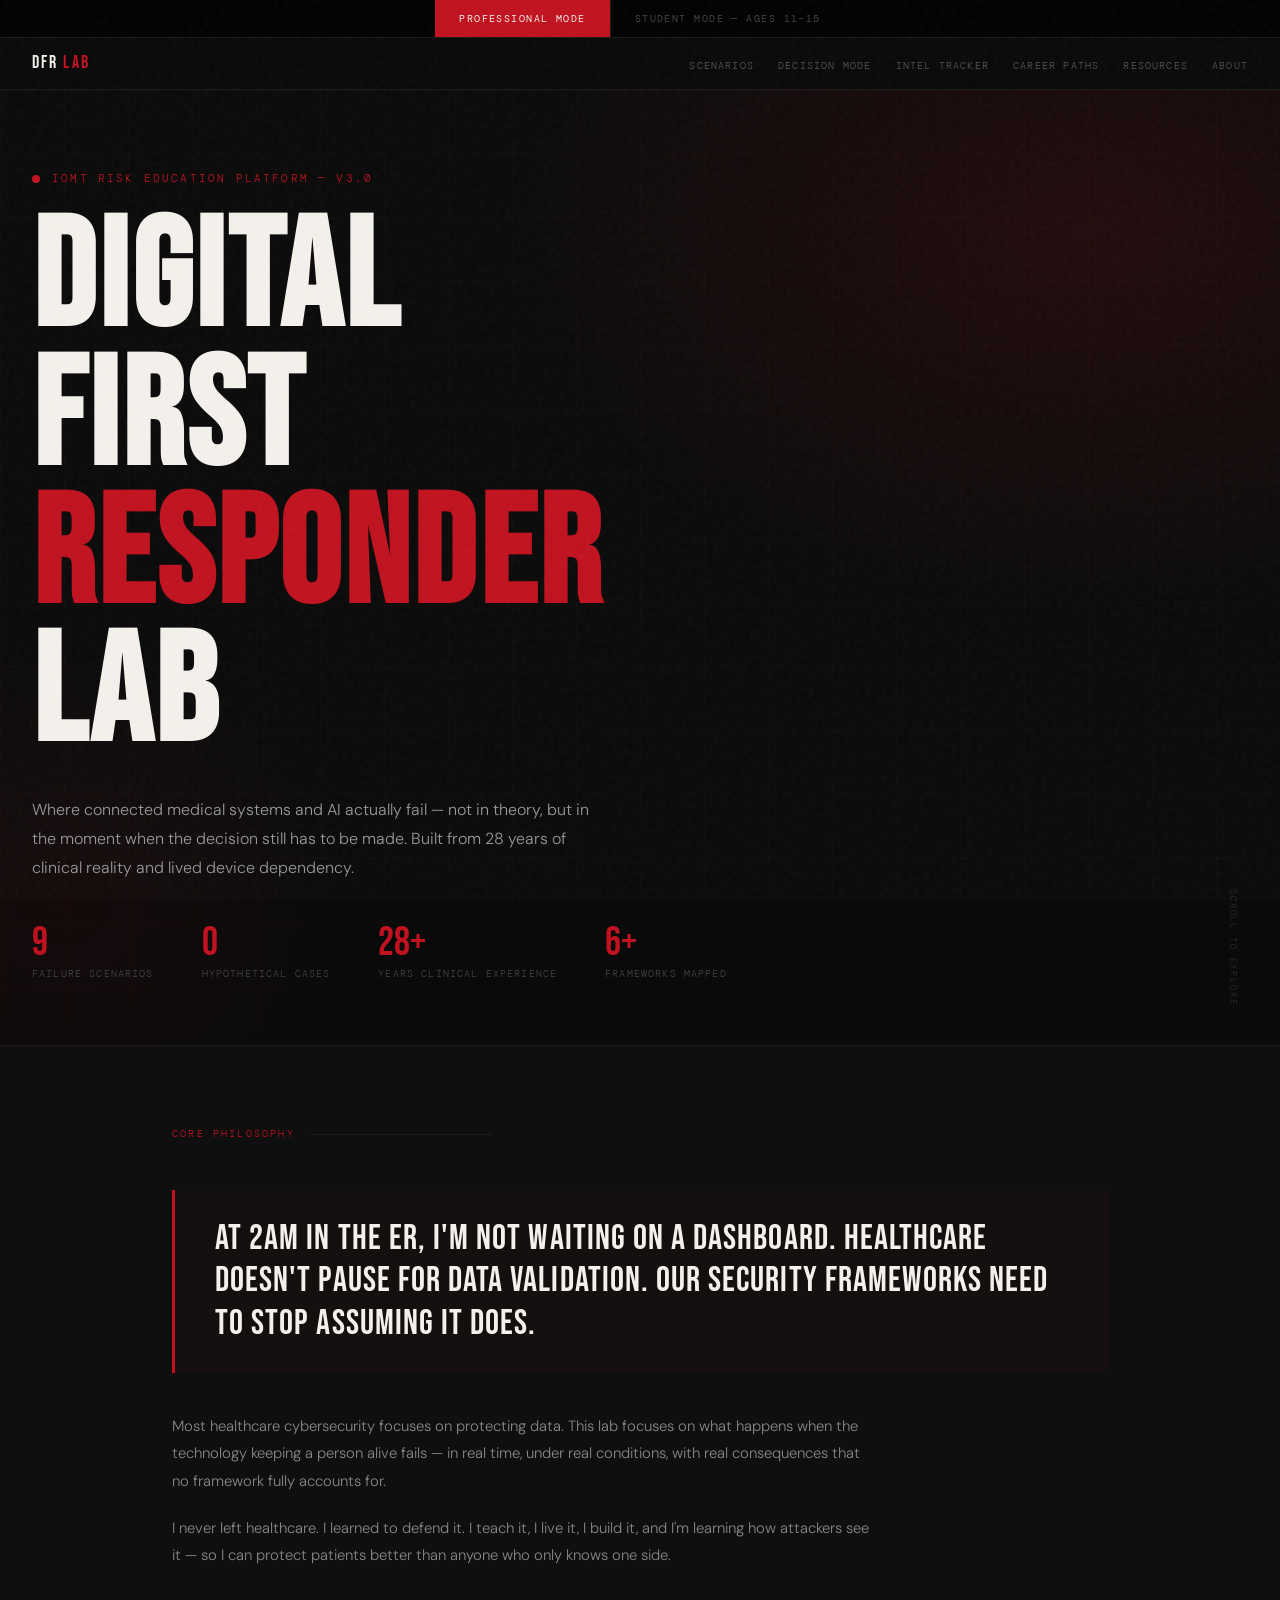
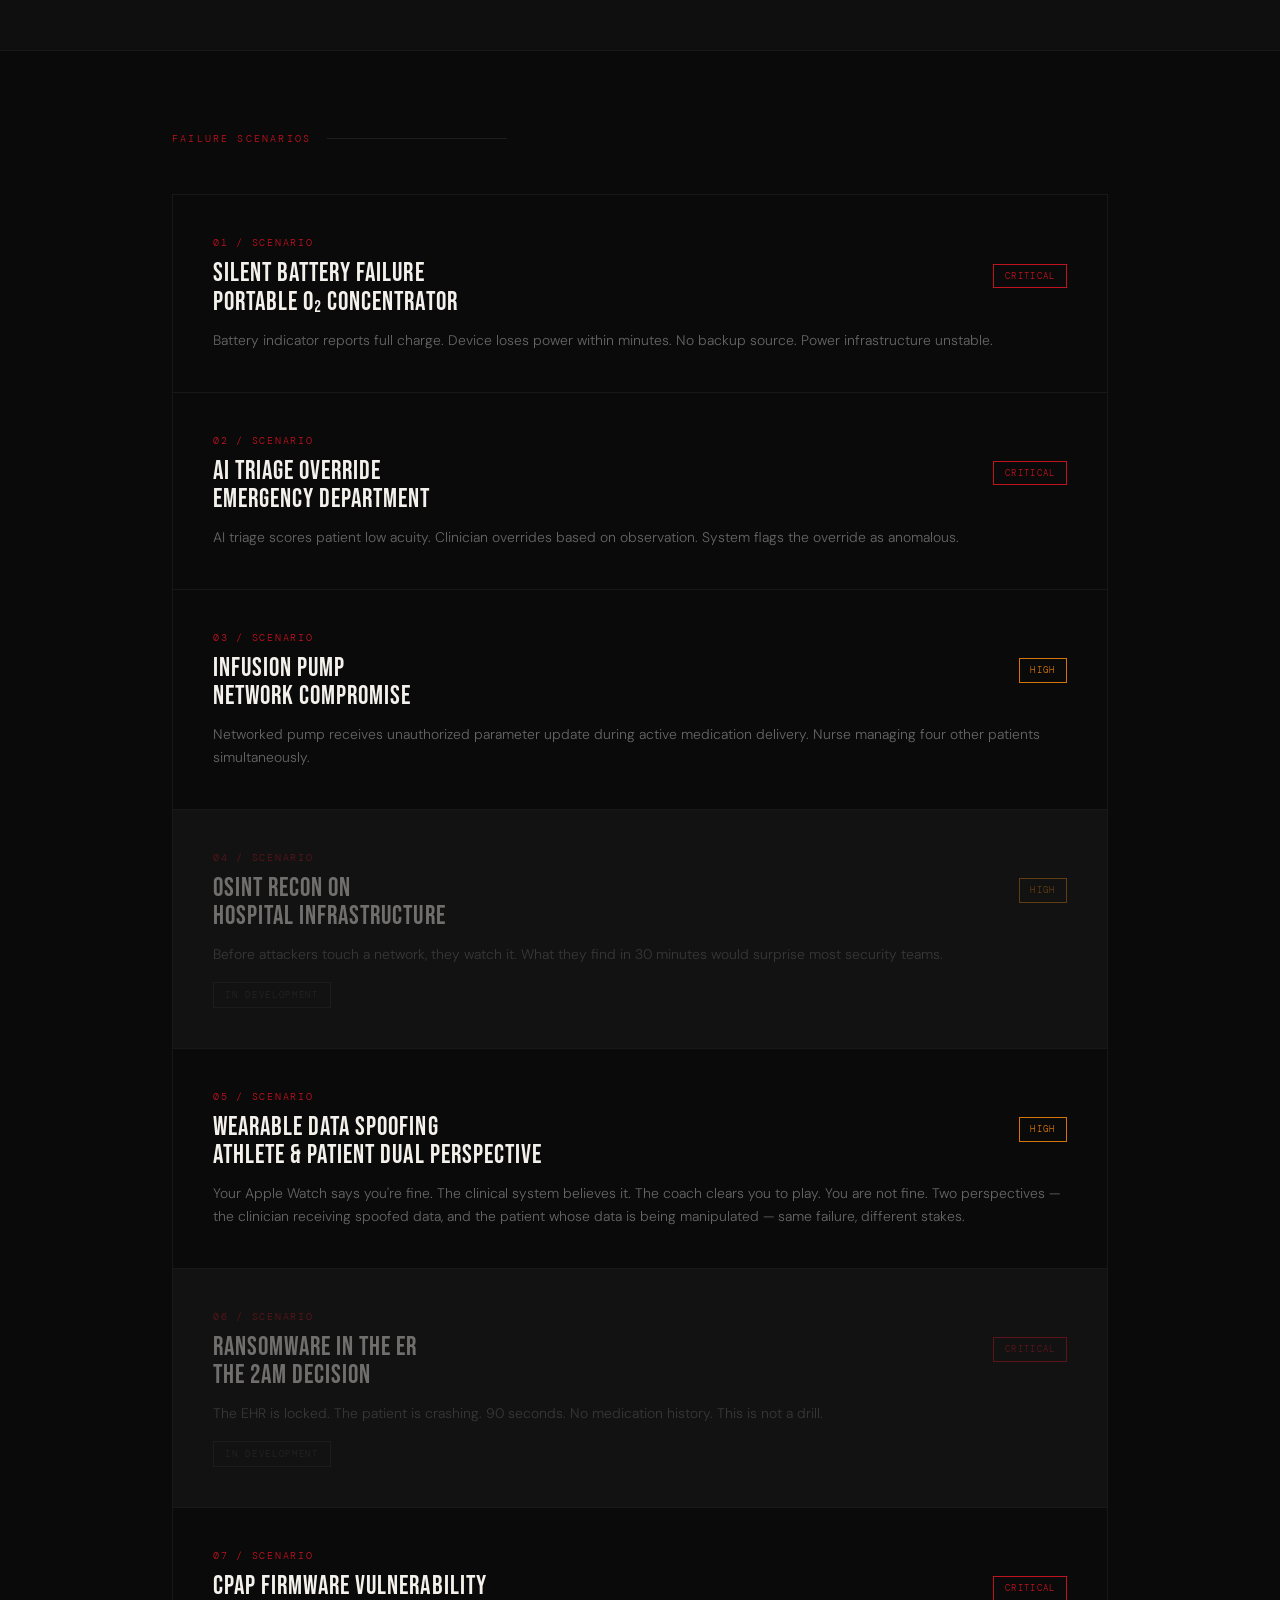
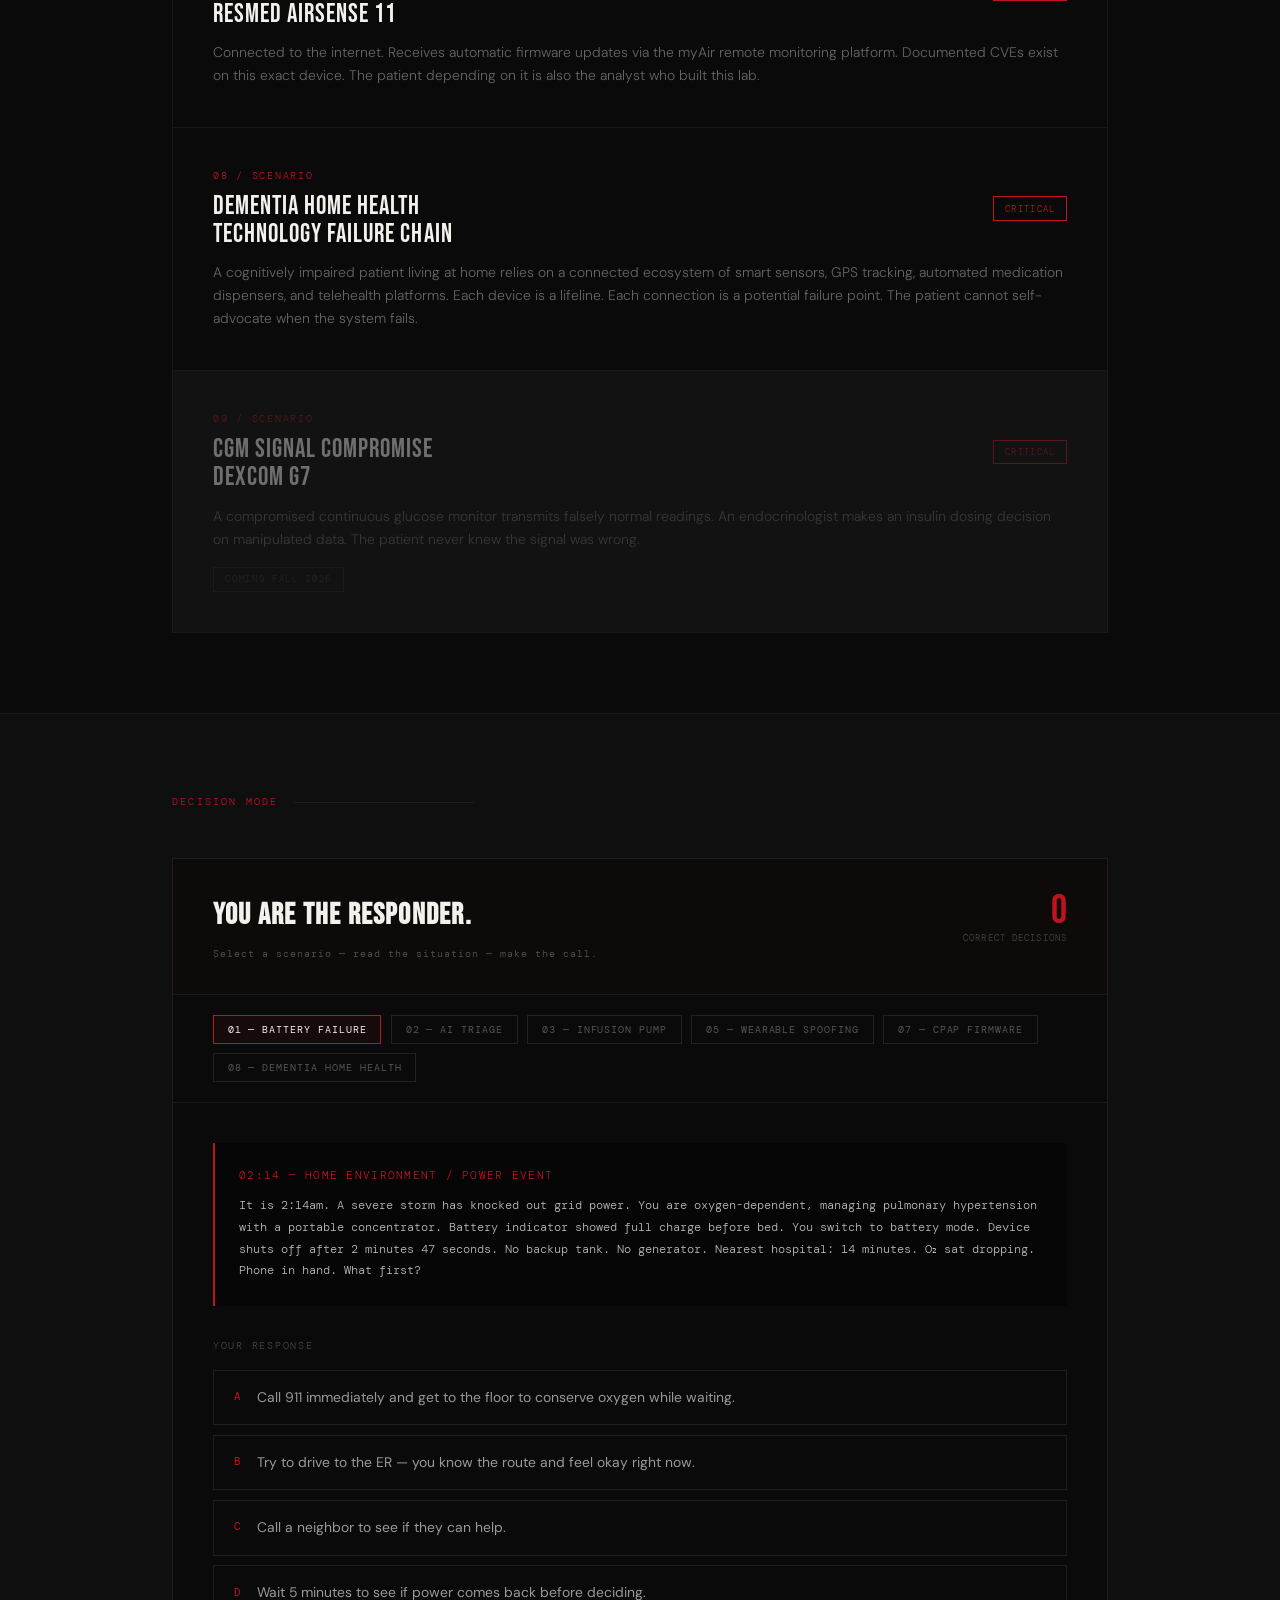
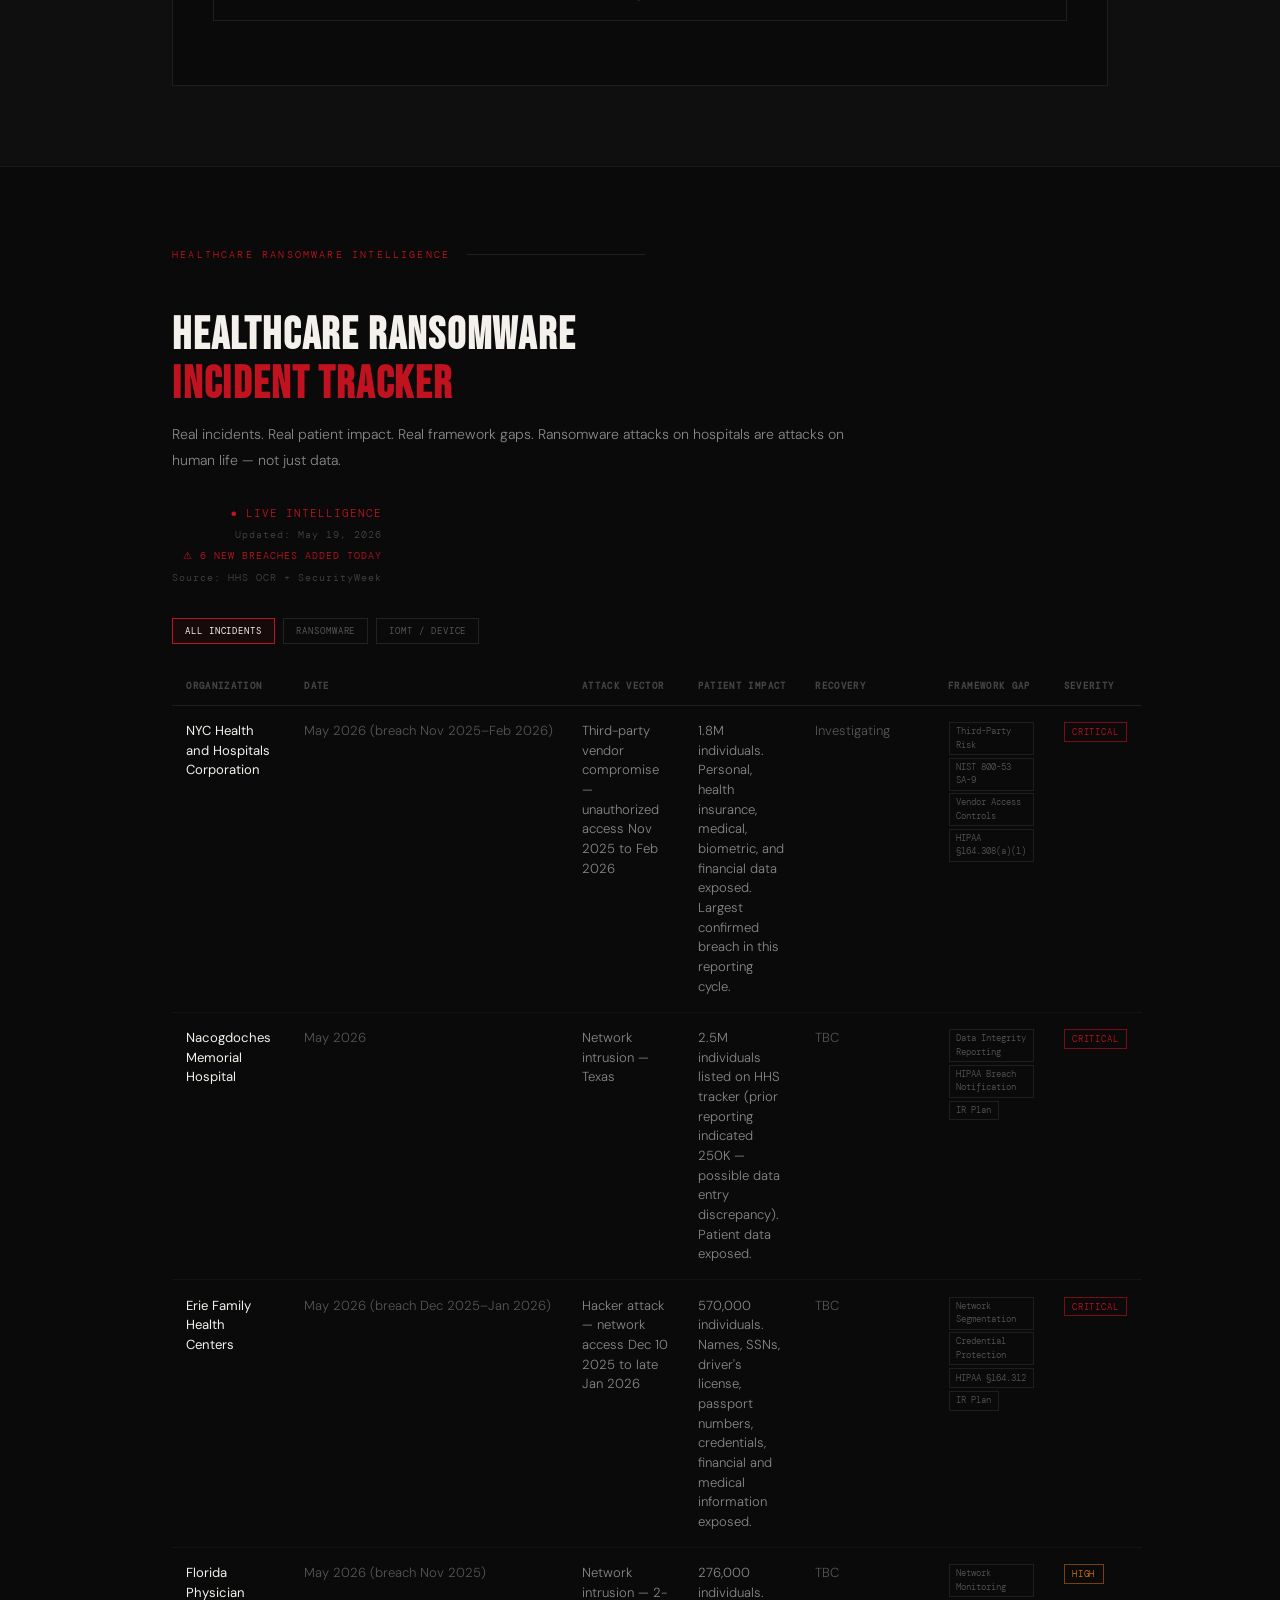
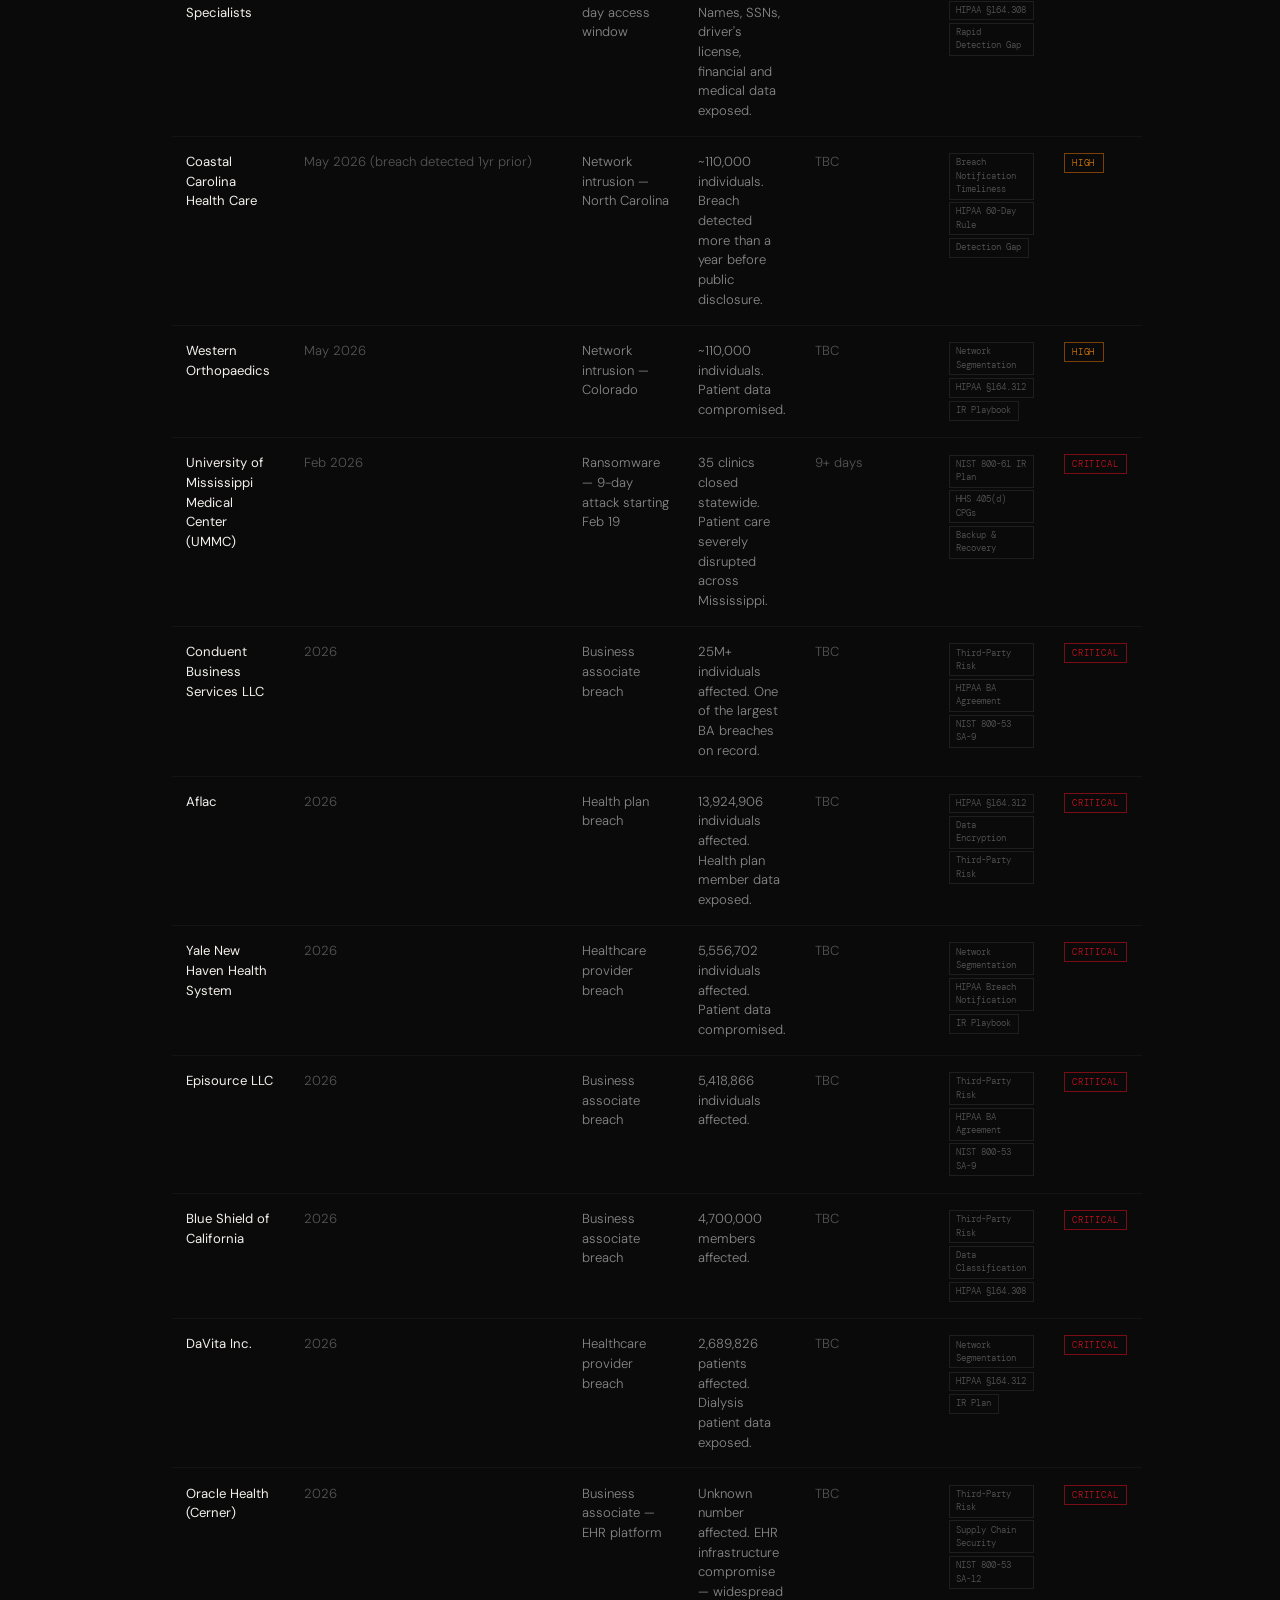
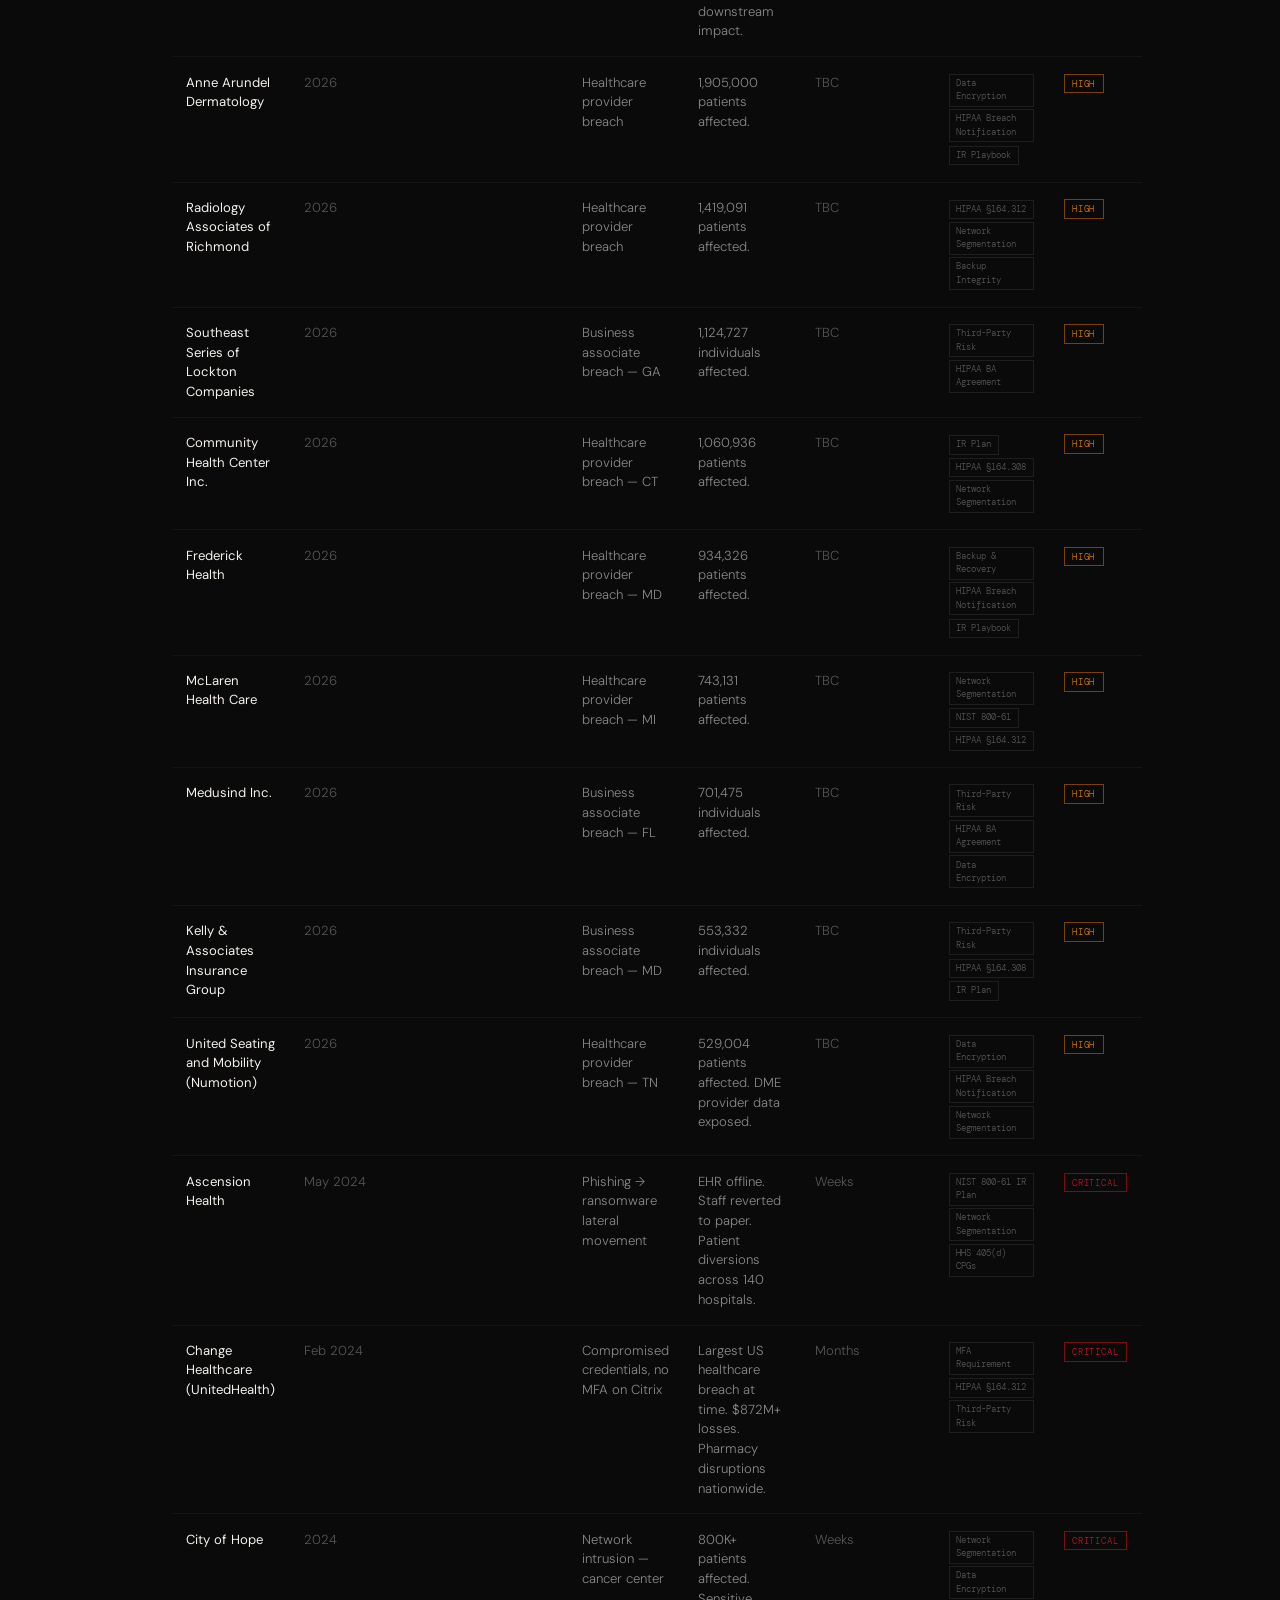
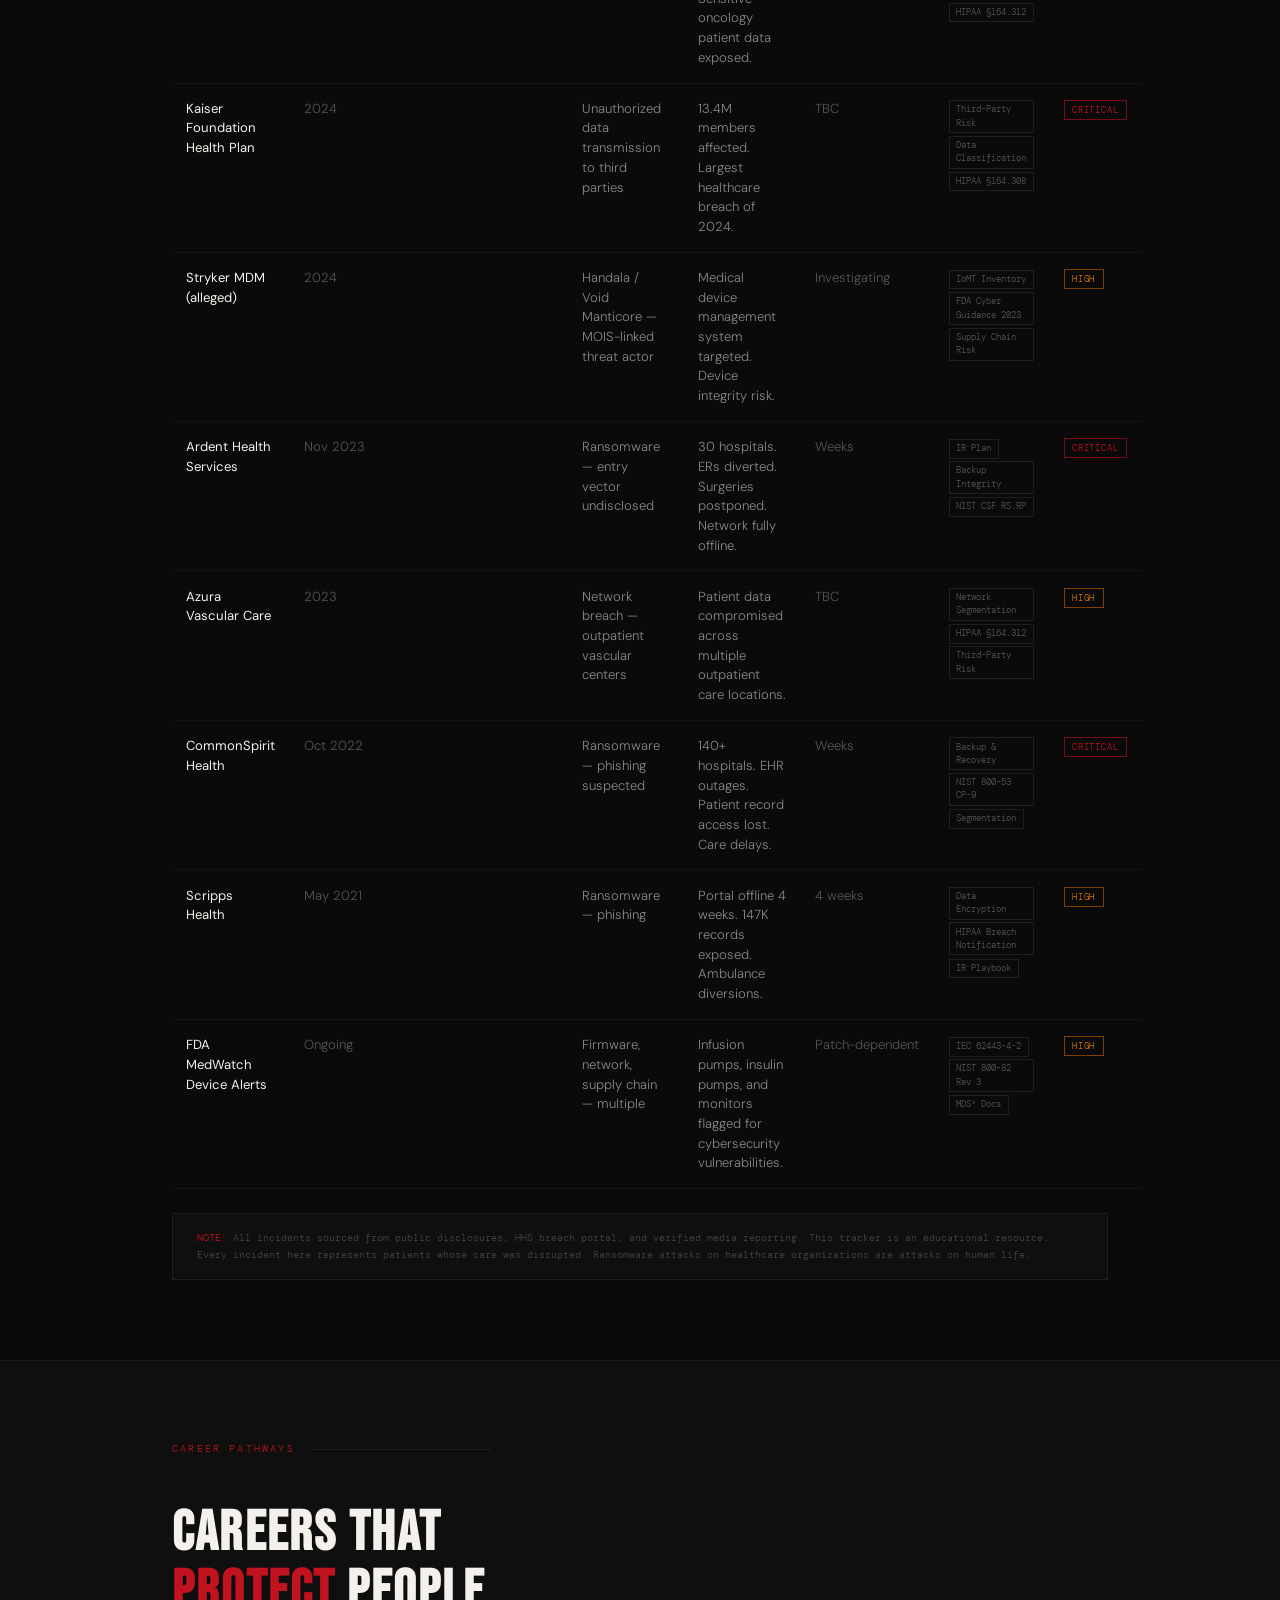
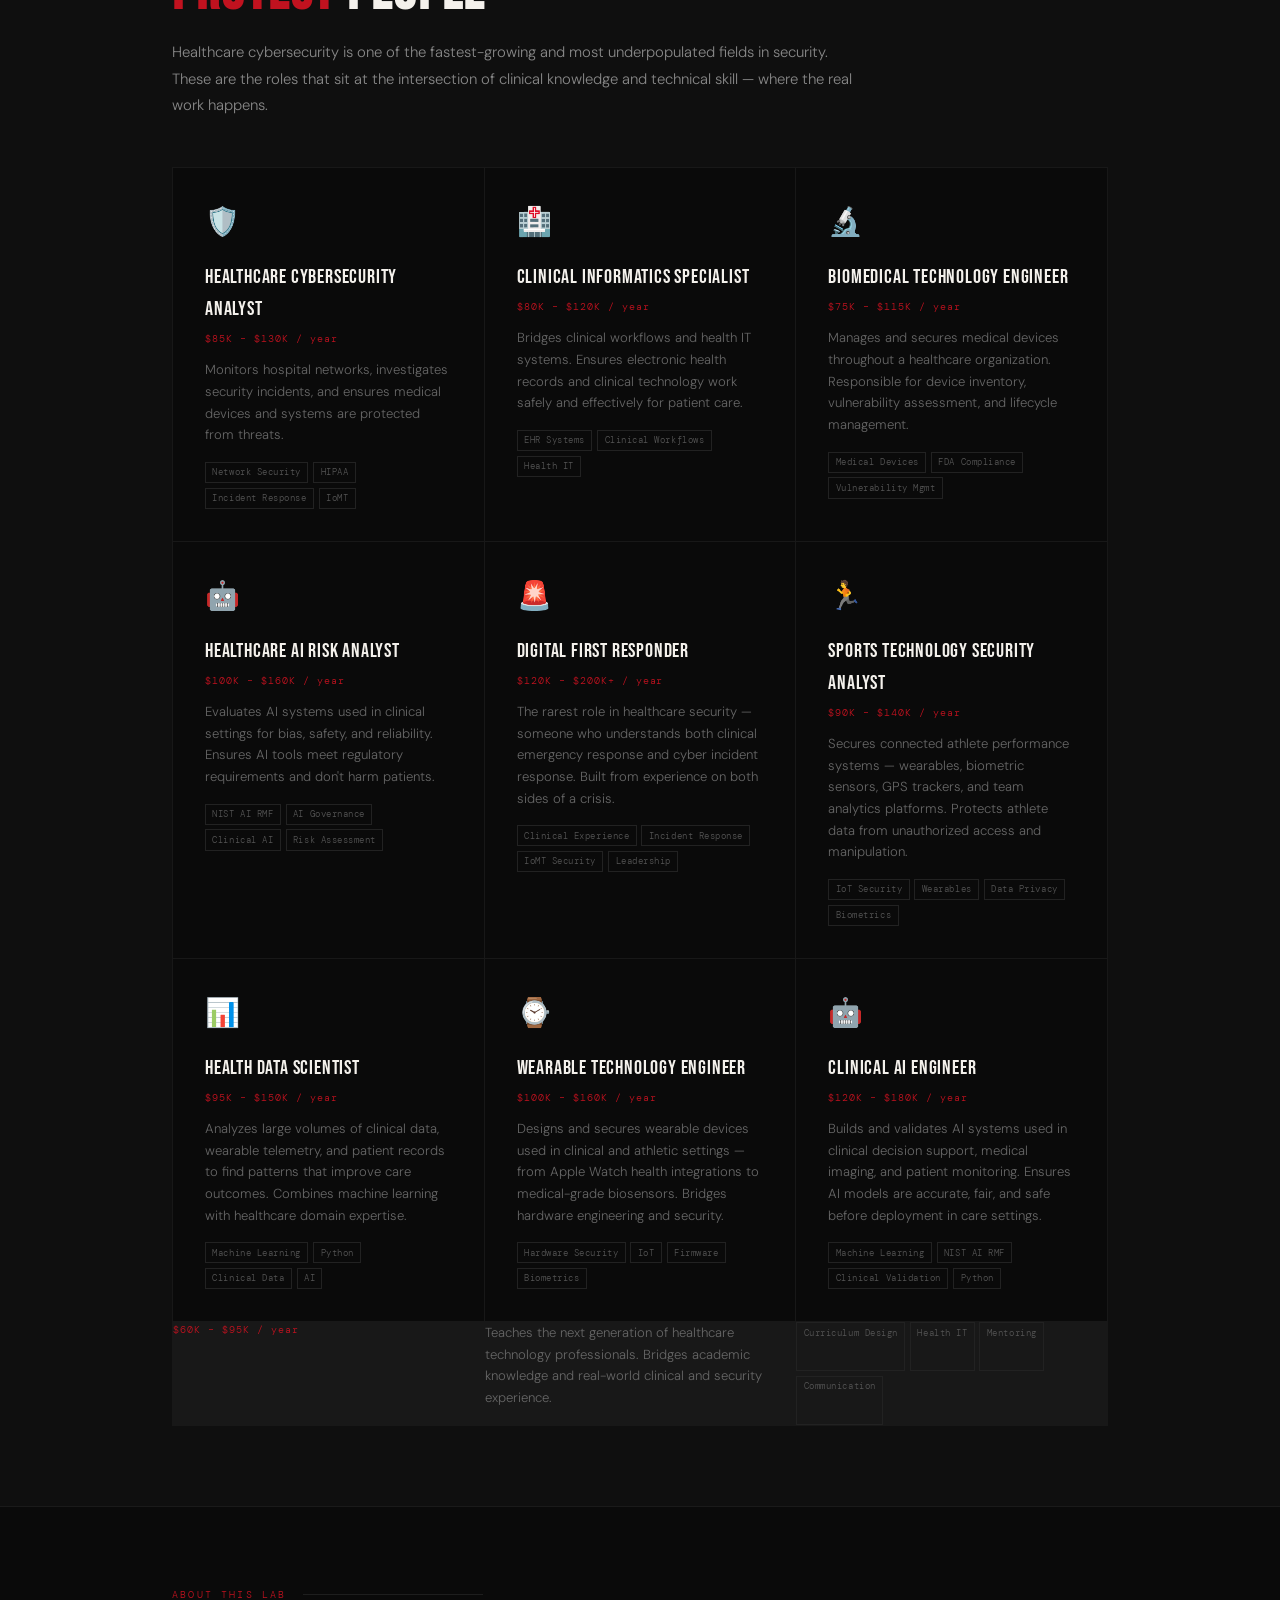
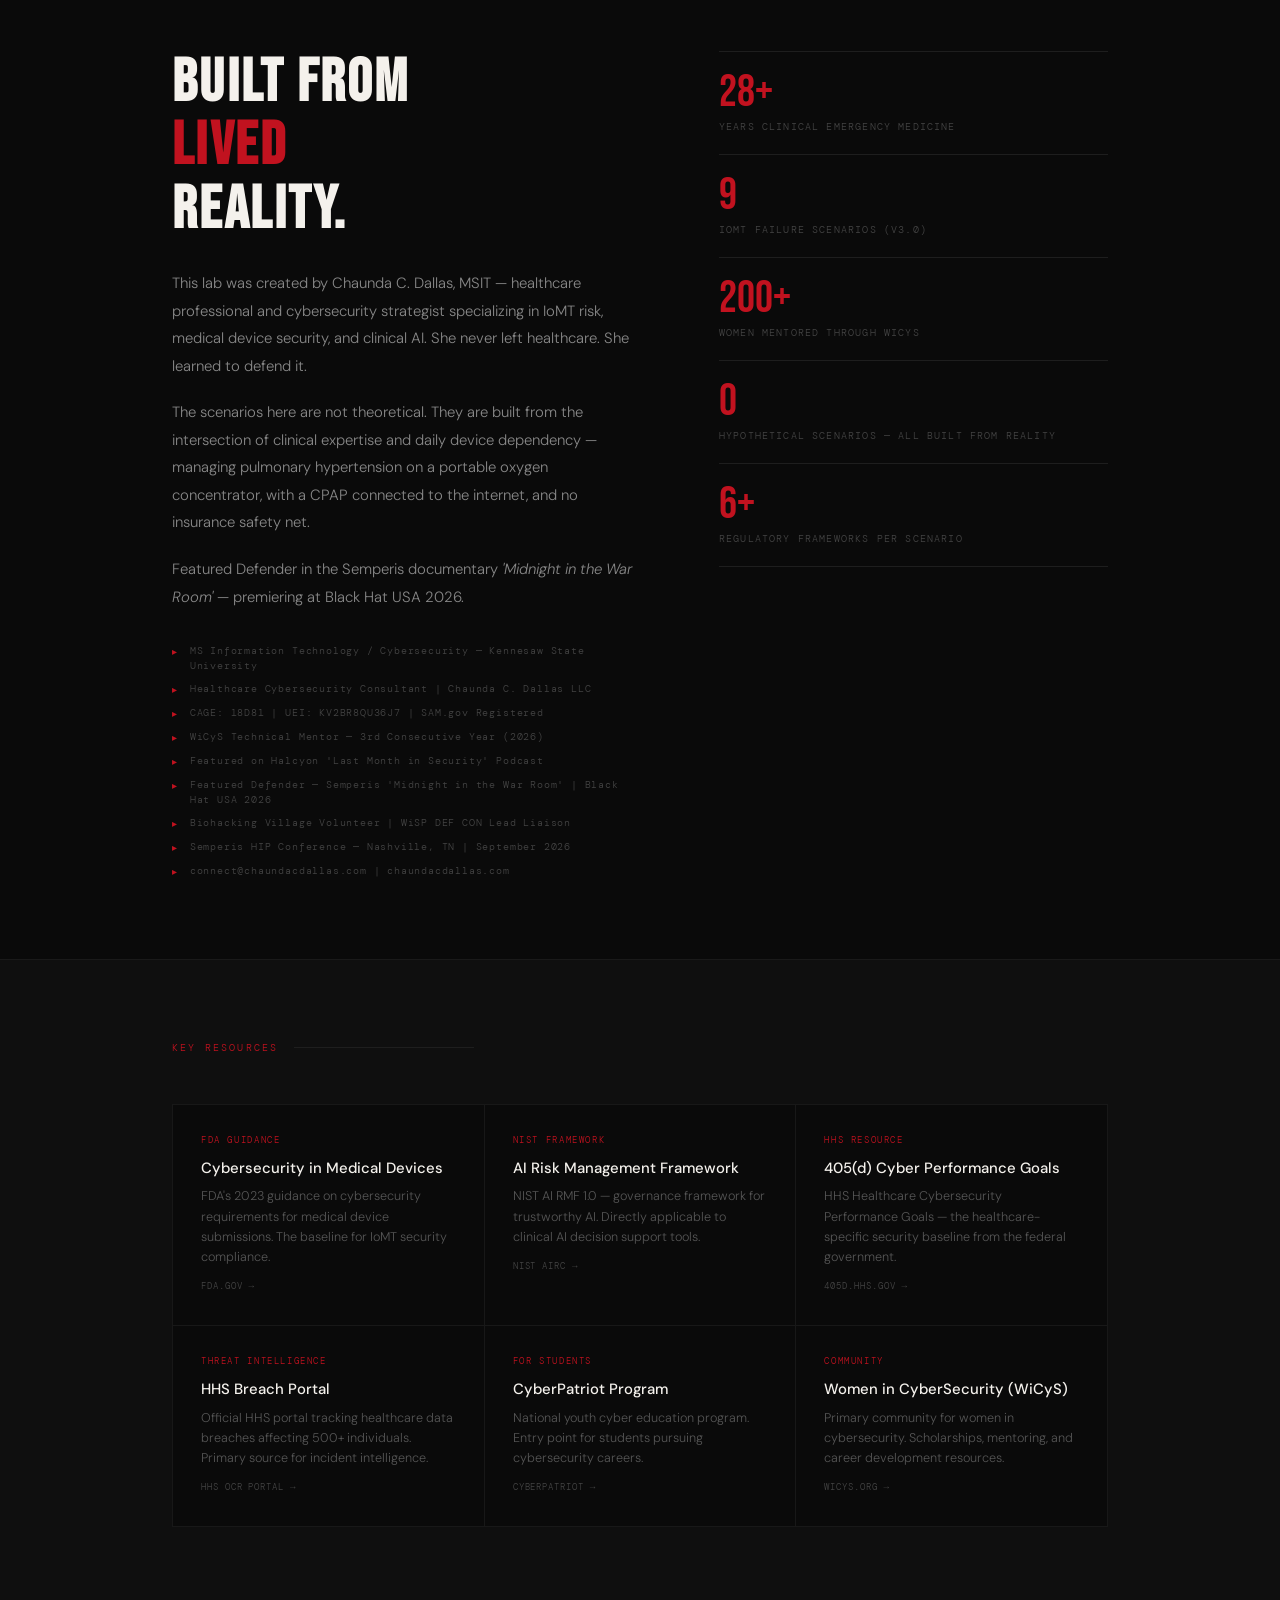
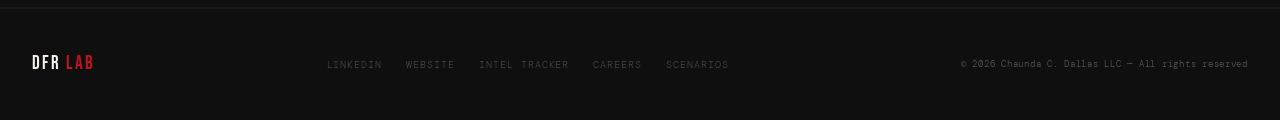
==== commit 0e9b0d16: "Update narrative, MSIT, signature statement reframe" ====
--- a/index.html
+++ b/index.html
@@ -1,5 +1,4 @@
 <!DOCTYPE html>
-
 <html lang="en">
 <head>
   <meta charset="UTF-8" />
@@ -20,1119 +19,1115 @@
       --display: 'Bebas Neue', sans-serif;
     }
 
-```
-*, *::before, *::after { box-sizing: border-box; margin: 0; padding: 0; }
-html { scroll-behavior: smooth; }
-
-body {
-  background: var(--dark);
-  color: var(--white);
-  font-family: var(--sans);
-  font-weight: 300;
-  line-height: 1.6;
-  overflow-x: hidden;
-}
-
-body::after {
-  content: '';
-  position: fixed;
-  inset: 0;
-  background-image: url("data:image/svg+xml,%3Csvg viewBox='0 0 200 200' xmlns='http://www.w3.org/2000/svg'%3E%3Cfilter id='n'%3E%3CfeTurbulence type='fractalNoise' baseFrequency='0.85' numOctaves='4' stitchTiles='stitch'/%3E%3C/filter%3E%3Crect width='100%25' height='100%25' filter='url(%23n)' opacity='0.035'/%3E%3C/svg%3E");
-  pointer-events: none;
-  z-index: 9999;
-}
-
-/* MODE TOGGLE */
-.mode-bar {
-  position: fixed;
-  top: 0;
-  left: 0;
-  right: 0;
-  z-index: 200;
-  background: #000;
-  border-bottom: 1px solid #1a1a1a;
-  display: flex;
-  align-items: center;
-  justify-content: center;
-  gap: 0;
-  height: 38px;
-}
-
-.mode-btn {
-  font-family: var(--mono);
-  font-size: 0.6rem;
-  letter-spacing: 0.15em;
-  text-transform: uppercase;
-  padding: 0 1.5rem;
-  height: 100%;
-  border: none;
-  background: transparent;
-  color: #444;
-  cursor: pointer;
-  transition: all 0.2s;
-  border-right: 1px solid #1a1a1a;
-}
-
-.mode-btn:last-child { border-right: none; }
-.mode-btn.active { background: var(--red); color: var(--white); }
-.mode-btn:hover:not(.active) { color: var(--white); background: #111; }
-
-/* NAV */
-nav {
-  position: sticky;
-  top: 38px;
-  z-index: 100;
-  background: rgba(10,10,10,0.95);
-  backdrop-filter: blur(16px);
-  border-bottom: 1px solid #1a1a1a;
-  padding: 0 2rem;
-  display: flex;
-  align-items: center;
-  justify-content: space-between;
-  height: 52px;
-}
-
-.nav-brand { font-family: var(--display); font-size: 1.1rem; letter-spacing: 0.12em; }
-.nav-brand span { color: var(--red); }
-
-.nav-links { display: flex; gap: 1.5rem; list-style: none; }
-.nav-links a {
-  font-family: var(--mono);
-  font-size: 0.62rem;
-  color: #555;
-  text-decoration: none;
-  letter-spacing: 0.12em;
-  text-transform: uppercase;
-  transition: color 0.2s;
-}
-.nav-links a:hover { color: var(--white); }
-
-/* STUDENT MODE OVERRIDES */
-body.student-mode {
-  background: #0a0f1a;
-}
-
-body.student-mode nav,
-body.student-mode header {
-  --red: #1a7fc1;
-}
-
-.student-only { display: none; }
-.pro-only { display: block; }
-body.student-mode .student-only { display: block; }
-body.student-mode .pro-only { display: none; }
-
-/* HERO */
-header {
-  position: relative;
-  min-height: 100vh;
-  display: flex;
-  flex-direction: column;
-  justify-content: flex-end;
-  padding: 5rem 2rem 4rem;
-  overflow: hidden;
-  border-bottom: 1px solid #1a1a1a;
-  margin-top: 38px;
-}
-
-.hero-bg {
-  position: absolute;
-  inset: 0;
-  background:
-    radial-gradient(ellipse 70% 60% at 85% 15%, rgba(193,18,31,0.13) 0%, transparent 65%),
-    radial-gradient(ellipse 40% 50% at 5% 85%, rgba(193,18,31,0.06) 0%, transparent 55%),
-    var(--dark);
-}
-
-body.student-mode .hero-bg {
-  background:
-    radial-gradient(ellipse 70% 60% at 85% 15%, rgba(26,127,193,0.13) 0%, transparent 65%),
-    radial-gradient(ellipse 40% 50% at 5% 85%, rgba(26,127,193,0.06) 0%, transparent 55%),
-    #0a0f1a;
-}
-
-.hero-grid {
-  position: absolute;
-  inset: 0;
-  background-image:
-    linear-gradient(rgba(193,18,31,0.04) 1px, transparent 1px),
-    linear-gradient(90deg, rgba(193,18,31,0.04) 1px, transparent 1px);
-  background-size: 64px 64px;
-}
-
-body.student-mode .hero-grid {
-  background-image:
-    linear-gradient(rgba(26,127,193,0.05) 1px, transparent 1px),
-    linear-gradient(90deg, rgba(26,127,193,0.05) 1px, transparent 1px);
-}
-
-.hero-content { position: relative; z-index: 1; max-width: 960px; }
-
-.eyebrow {
-  font-family: var(--mono);
-  font-size: 0.68rem;
-  letter-spacing: 0.2em;
-  color: var(--red);
-  text-transform: uppercase;
-  margin-bottom: 1.5rem;
-  display: flex;
-  align-items: center;
-  gap: 0.75rem;
-}
-
-body.student-mode .eyebrow { color: #1a7fc1; }
-
-.pulse {
-  display: inline-block;
-  width: 8px; height: 8px;
-  background: var(--red);
-  border-radius: 50%;
-  animation: pulse 2s infinite;
-}
-
-body.student-mode .pulse { background: #1a7fc1; }
-
-@keyframes pulse {
-  0%, 100% { opacity: 1; transform: scale(1); }
-  50% { opacity: 0.5; transform: scale(0.7); }
-}
-
-h1 {
-  font-family: var(--display);
-  font-size: clamp(4rem, 12vw, 10rem);
-  line-height: 0.9;
-  letter-spacing: 0.02em;
-  margin-bottom: 2rem;
-}
-
-.accent { color: var(--red); }
-body.student-mode .accent { color: #1a7fc1; }
-
-.hero-desc {
-  font-size: 1rem;
-  color: #999;
-  max-width: 580px;
-  line-height: 1.8;
-  margin-bottom: 2.5rem;
-}
-
-.hero-stats { display: flex; gap: 3rem; flex-wrap: wrap; }
-
-.stat-num {
-  font-family: var(--display);
-  font-size: 2.5rem;
-  color: var(--red);
-  line-height: 1;
-}
-
-body.student-mode .stat-num { color: #1a7fc1; }
-
-.stat-lbl {
-  font-family: var(--mono);
-  font-size: 0.6rem;
-  color: #444;
-  letter-spacing: 0.12em;
-  text-transform: uppercase;
-  margin-top: 0.2rem;
-}
-
-.scroll-cue {
-  position: absolute;
-  bottom: 2.5rem; right: 2.5rem;
-  writing-mode: vertical-rl;
-  font-family: var(--mono);
-  font-size: 0.58rem;
-  color: #2a2a2a;
-  letter-spacing: 0.2em;
-  text-transform: uppercase;
-  z-index: 1;
-}
-
-/* STUDENT BANNER */
-.student-banner {
-  background: linear-gradient(135deg, #0a1628 0%, #0d1f3c 100%);
-  border: 1px solid #1a3a5c;
-  padding: 2rem 2.5rem;
-  margin-bottom: 3rem;
-  display: none;
-}
-
-body.student-mode .student-banner { display: block; }
-
-.student-banner h3 {
-  font-family: var(--display);
-  font-size: 1.5rem;
-  letter-spacing: 0.06em;
-  color: #1a7fc1;
-  margin-bottom: 0.5rem;
-}
-
-.student-banner p {
-  font-size: 0.9rem;
-  color: #7aa8cc;
-  line-height: 1.7;
-}
-
-/* SECTIONS */
-section { position: relative; }
-
-.container {
-  max-width: 1000px;
-  margin: 0 auto;
-  padding: 5rem 2rem;
-}
-
-.eyebrow-section {
-  font-family: var(--mono);
-  font-size: 0.62rem;
-  letter-spacing: 0.22em;
-  color: var(--red);
-  text-transform: uppercase;
-  margin-bottom: 3rem;
-  display: flex;
-  align-items: center;
-  gap: 1rem;
-}
-
-body.student-mode .eyebrow-section { color: #1a7fc1; }
-
-.eyebrow-section::after {
-  content: '';
-  flex: 1;
-  height: 1px;
-  background: #1e1e1e;
-  max-width: 180px;
-}
-
-/* PHILOSOPHY */
-#philosophy { background: var(--dark-2); border-bottom: 1px solid #1a1a1a; }
-
-.statement {
-  border-left: 3px solid var(--red);
-  padding: 1.75rem 2.5rem;
-  margin-bottom: 2.5rem;
-  background: rgba(193,18,31,0.03);
-}
-
-body.student-mode .statement {
-  border-left-color: #1a7fc1;
-  background: rgba(26,127,193,0.04);
-}
-
-.statement p {
-  font-family: var(--display);
-  font-size: clamp(1.4rem, 3vw, 2.2rem);
-  line-height: 1.2;
-  letter-spacing: 0.03em;
-}
-
-.body-text { font-size: 0.93rem; color: #888; line-height: 1.85; max-width: 700px; }
-.body-text + .body-text { margin-top: 1.2rem; }
-
-/* WHAT IS IOMT - STUDENT */
-.explainer-grid {
-  display: grid;
-  grid-template-columns: repeat(3, 1fr);
-  gap: 1px;
-  background: #181818;
-  border: 1px solid #181818;
-  margin-top: 2rem;
-}
-
-.explainer-card {
-  background: var(--dark);
-  padding: 1.75rem;
-}
-
-body.student-mode .explainer-card { background: #0d1525; }
-
-.explainer-icon {
-  font-size: 2rem;
-  margin-bottom: 1rem;
-}
-
-.explainer-title {
-  font-family: var(--display);
-  font-size: 1.2rem;
-  letter-spacing: 0.04em;
-  margin-bottom: 0.5rem;
-  color: var(--white);
-}
-
-.explainer-desc {
-  font-size: 0.83rem;
-  color: #666;
-  line-height: 1.65;
-}
-
-body.student-mode .explainer-desc { color: #7aa8cc; }
-
-/* SCENARIOS */
-#scenarios { background: var(--dark); border-bottom: 1px solid #1a1a1a; }
-
-.scenarios-grid {
-  display: grid;
-  gap: 1px;
-  background: #181818;
-  border: 1px solid #181818;
-}
-
-.scenario-card {
-  background: var(--dark);
-  padding: 2.5rem;
-  cursor: pointer;
-  transition: background 0.25s;
-  position: relative;
-}
-
-body.student-mode .scenario-card { background: #0d1525; }
-
-.scenario-card::before {
-  content: '';
-  position: absolute;
-  left: 0; top: 0; bottom: 0;
-  width: 3px;
-  background: var(--red);
-  transform: scaleY(0);
-  transition: transform 0.35s ease;
-  transform-origin: bottom;
-}
-
-body.student-mode .scenario-card::before { background: #1a7fc1; }
-
-.scenario-card:hover { background: var(--dark-3); }
-.scenario-card:hover::before,
-.scenario-card.active::before { transform: scaleY(1); }
-.scenario-card.active { background: var(--dark-3); }
-
-.scenario-card.coming-soon {
-  opacity: 0.4;
-  cursor: default;
-  pointer-events: none;
-}
-
-.cs-badge {
-  display: inline-block;
-  margin-top: 1rem;
-  font-family: var(--mono);
-  font-size: 0.58rem;
-  letter-spacing: 0.18em;
-  text-transform: uppercase;
-  color: #333;
-  border: 1px solid #222;
-  padding: 0.28rem 0.7rem;
-}
-
-.scenario-num {
-  font-family: var(--mono);
-  font-size: 0.6rem;
-  color: var(--red);
-  letter-spacing: 0.18em;
-  margin-bottom: 0.6rem;
-}
-
-body.student-mode .scenario-num { color: #1a7fc1; }
-
-.scenario-header {
-  display: flex;
-  align-items: flex-start;
-  justify-content: space-between;
-  gap: 1rem;
-  margin-bottom: 0.75rem;
-}
-
-.scenario-title {
-  font-family: var(--display);
-  font-size: 1.6rem;
-  letter-spacing: 0.04em;
-  line-height: 1.1;
-}
-
-.sev {
-  font-family: var(--mono);
-  font-size: 0.56rem;
-  letter-spacing: 0.15em;
-  padding: 0.26rem 0.65rem;
-  border: 1px solid;
-  text-transform: uppercase;
-  white-space: nowrap;
-  flex-shrink: 0;
-  margin-top: 0.2rem;
-}
-
-.sev.critical { color: var(--red); border-color: var(--red); }
-.sev.high { color: #d4740a; border-color: #d4740a; }
-
-.scenario-desc { font-size: 0.87rem; color: #666; line-height: 1.65; }
-
-/* Student-friendly plain language description */
-.student-desc {
-  display: none;
-  font-size: 0.95rem;
-  color: #7aa8cc;
-  line-height: 1.7;
-  margin-top: 0.5rem;
-  background: rgba(26,127,193,0.05);
-  border-left: 2px solid #1a7fc1;
-  padding: 0.75rem 1rem;
-}
-
-body.student-mode .student-desc { display: block; }
-body.student-mode .scenario-desc { display: none; }
-
-.scenario-detail {
-  display: none;
-  margin-top: 2rem;
-  padding-top: 2rem;
-  border-top: 1px solid #1e1e1e;
-  animation: fadeUp 0.3s ease;
-}
-
-.scenario-card.active .scenario-detail { display: block; }
-
-@keyframes fadeUp {
-  from { opacity: 0; transform: translateY(8px); }
-  to { opacity: 1; transform: translateY(0); }
-}
-
-.detail-grid {
-  display: grid;
-  grid-template-columns: 1fr 1fr;
-  gap: 2rem;
-  margin-bottom: 2rem;
-}
-
-.detail-block h4 {
-  font-family: var(--mono);
-  font-size: 0.6rem;
-  letter-spacing: 0.18em;
-  color: var(--red);
-  text-transform: uppercase;
-  margin-bottom: 1rem;
-}
-
-body.student-mode .detail-block h4 { color: #1a7fc1; }
-
-.chain-step {
-  display: flex;
-  gap: 1rem;
-  padding: 0.65rem 0;
-  position: relative;
-}
-
-.chain-step:not(:last-child)::after {
-  content: '';
-  position: absolute;
-  left: 10px;
-  top: 1.8rem;
-  bottom: -0.2rem;
-  width: 1px;
-  background: #222;
-}
-
-.step-dot {
-  width: 22px; height: 22px;
-  border-radius: 50%;
-  border: 1px solid #2a2a2a;
-  background: var(--dark);
-  display: flex;
-  align-items: center;
-  justify-content: center;
-  font-family: var(--mono);
-  font-size: 0.56rem;
-  color: var(--red);
-  flex-shrink: 0;
-  margin-top: 0.1rem;
-}
-
-body.student-mode .step-dot { color: #1a7fc1; background: #0a0f1a; }
-
-.step-text { font-size: 0.84rem; color: #999; line-height: 1.5; }
-.step-text strong { color: var(--white); font-weight: 500; }
-
-/* Student plain-language step */
-.step-plain {
-  display: none;
-  font-size: 0.9rem;
-  color: #7aa8cc;
-  line-height: 1.55;
-}
-
-body.student-mode .step-plain { display: block; }
-body.student-mode .step-text { display: none; }
-
-.fw-box {
-  background: var(--dark-2);
-  border: 1px solid #1e1e1e;
-  padding: 1.25rem;
-}
-
-.fw-tags { display: flex; flex-wrap: wrap; gap: 0.4rem; margin-top: 0.75rem; }
-
-.fw-tag {
-  font-family: var(--mono);
-  font-size: 0.58rem;
-  color: #777;
-  border: 1px solid #222;
-  padding: 0.2rem 0.5rem;
-}
-
-.what-should-exist {
-  background: rgba(193,18,31,0.03);
-  border-left: 2px solid var(--red-dim);
-  padding: 1.25rem 1.5rem;
-  margin-top: 1.5rem;
-}
-
-body.student-mode .what-should-exist {
-  background: rgba(26,127,193,0.04);
-  border-left-color: #1a7fc1;
-}
-
-.what-should-exist h4 {
-  font-family: var(--mono);
-  font-size: 0.6rem;
-  letter-spacing: 0.18em;
-  color: var(--red);
-  text-transform: uppercase;
-  margin-bottom: 0.75rem;
-}
-
-body.student-mode .what-should-exist h4 { color: #1a7fc1; }
-.what-should-exist p { font-size: 0.85rem; color: #888; line-height: 1.7; }
-
-/* DEVICE EXPLAINER - STUDENT ONLY */
-.device-explainer {
-  display: none;
-  margin-top: 1.5rem;
-  background: #0a1628;
-  border: 1px solid #1a3a5c;
-  padding: 1.25rem;
-}
-
-body.student-mode .device-explainer { display: block; }
-
-.device-explainer h4 {
-  font-family: var(--mono);
-  font-size: 0.6rem;
-  letter-spacing: 0.15em;
-  color: #1a7fc1;
-  text-transform: uppercase;
-  margin-bottom: 0.75rem;
-}
-
-.device-explainer p {
-  font-size: 0.87rem;
-  color: #7aa8cc;
-  line-height: 1.7;
-}
-
-/* DECISION MODE */
-#decision { background: var(--dark-2); border-bottom: 1px solid #1a1a1a; }
-
-.decision-shell { border: 1px solid #1e1e1e; background: var(--dark); }
-body.student-mode .decision-shell { background: #0d1525; border-color: #1a3a5c; }
-
-.decision-head {
-  padding: 2rem 2.5rem;
-  border-bottom: 1px solid #1a1a1a;
-  background: rgba(193,18,31,0.025);
-  display: flex;
-  align-items: flex-start;
-  justify-content: space-between;
-  gap: 2rem;
-  flex-wrap: wrap;
-}
-
-body.student-mode .decision-head { background: rgba(26,127,193,0.04); }
-
-.decision-head h2 {
-  font-family: var(--display);
-  font-size: 1.9rem;
-  letter-spacing: 0.04em;
-  margin-bottom: 0.4rem;
-}
-
-.decision-head p { font-family: var(--mono); font-size: 0.63rem; color: #555; letter-spacing: 0.1em; }
-
-.score-num {
-  font-family: var(--display);
-  font-size: 2.5rem;
-  color: var(--red);
-  line-height: 1;
-  text-align: right;
-}
-
-body.student-mode .score-num { color: #1a7fc1; }
-.score-lbl { font-family: var(--mono); font-size: 0.58rem; color: #444; letter-spacing: 0.12em; text-transform: uppercase; }
-
-.scene-bar {
-  padding: 1.25rem 2.5rem;
-  border-bottom: 1px solid #1a1a1a;
-  display: flex;
-  gap: 0.6rem;
-  flex-wrap: wrap;
-}
-
-.scene-btn {
-  font-family: var(--mono);
-  font-size: 0.6rem;
-  letter-spacing: 0.1em;
-  text-transform: uppercase;
-  padding: 0.42rem 0.85rem;
-  border: 1px solid #222;
-  background: transparent;
-  color: #555;
-  cursor: pointer;
-  transition: all 0.2s;
-}
-
-.scene-btn:hover, .scene-btn.active {
-  border-color: var(--red);
-  color: var(--white);
-  background: rgba(193,18,31,0.07);
-}
-
-body.student-mode .scene-btn:hover,
-body.student-mode .scene-btn.active {
-  border-color: #1a7fc1;
-  background: rgba(26,127,193,0.08);
-}
-
-.decision-body { padding: 2.5rem; }
-
-.situation {
-  background: #060606;
-  border-left: 2px solid var(--red);
-  padding: 1.5rem;
-  margin-bottom: 2rem;
-  font-family: var(--mono);
-  font-size: 0.78rem;
-  color: #bbb;
-  line-height: 1.75;
-}
-
-body.student-mode .situation {
-  background: #080f1c;
-  border-left-color: #1a7fc1;
-  color: #9abdd4;
-  font-size: 0.85rem;
-}
-
-.situation .ts {
-  color: var(--red);
-  font-size: 0.66rem;
-  margin-bottom: 0.6rem;
-  letter-spacing: 0.12em;
-  display: block;
-}
-
-body.student-mode .situation .ts { color: #1a7fc1; }
-
-.choices-lbl { font-family: var(--mono); font-size: 0.6rem; letter-spacing: 0.18em; color: #444; text-transform: uppercase; margin-bottom: 1rem; }
-
-.choice-list { display: flex; flex-direction: column; gap: 0.6rem; margin-bottom: 1.5rem; }
-
-.choice-btn {
-  display: flex;
-  align-items: flex-start;
-  gap: 1rem;
-  padding: 1rem 1.25rem;
-  border: 1px solid #1e1e1e;
-  background: transparent;
-  color: #999;
-  cursor: pointer;
-  text-align: left;
-  font-family: var(--sans);
-  font-size: 0.87rem;
-  line-height: 1.55;
-  transition: all 0.2s;
-  width: 100%;
-}
-
-body.student-mode .choice-btn {
-  border-color: #1a3a5c;
-  font-size: 0.95rem;
-  color: #7aa8cc;
-}
-
-.choice-btn:hover:not(:disabled) { border-color: #333; color: var(--white); background: rgba(255,255,255,0.02); }
-.choice-btn:disabled { cursor: default; }
-.choice-btn.correct { border-color: #2d6a2d; background: rgba(45,106,45,0.07); color: var(--white); }
-.choice-btn.wrong { border-color: var(--red-dim); background: rgba(193,18,31,0.05); color: var(--white); }
-.choice-btn.reveal { border-color: #2d6a2d; background: rgba(45,106,45,0.04); }
-
-.choice-letter { font-family: var(--mono); font-size: 0.66rem; color: var(--red); flex-shrink: 0; margin-top: 0.15rem; }
-body.student-mode .choice-letter { color: #1a7fc1; }
-
-.feedback { display: none; padding: 1.5rem; border: 1px solid #1e1e1e; background: #060606; animation: fadeUp 0.3s ease; }
-.feedback.show { display: block; }
-body.student-mode .feedback { background: #080f1c; border-color: #1a3a5c; }
-
-.fb-status { font-family: var(--mono); font-size: 0.6rem; letter-spacing: 0.18em; text-transform: uppercase; margin-bottom: 0.75rem; }
-.feedback.correct .fb-status { color: #4caf50; }
-.feedback.wrong .fb-status { color: var(--red); }
-
-.fb-text { font-size: 0.87rem; color: #aaa; line-height: 1.75; }
-body.student-mode .fb-text { font-size: 0.95rem; color: #9abdd4; }
-
-.fb-clinical { margin-top: 1rem; padding-top: 1rem; border-top: 1px solid #1a1a1a; font-family: var(--mono); font-size: 0.7rem; color: #444; line-height: 1.65; }
-
-.fb-student-tip {
-  display: none;
-  margin-top: 1rem;
-  padding: 0.75rem 1rem;
-  background: rgba(26,127,193,0.06);
-  border-left: 2px solid #1a7fc1;
-  font-size: 0.88rem;
-  color: #7aa8cc;
-  line-height: 1.65;
-}
-
-body.student-mode .fb-student-tip { display: block; }
-body.student-mode .fb-clinical { display: none; }
-
-.reset-btn {
-  margin-top: 1.5rem;
-  font-family: var(--mono);
-  font-size: 0.6rem;
-  letter-spacing: 0.15em;
-  text-transform: uppercase;
-  padding: 0.52rem 1.05rem;
-  border: 1px solid #2a2a2a;
-  background: transparent;
-  color: #555;
-  cursor: pointer;
-  transition: all 0.2s;
-}
-
-.reset-btn:hover { border-color: var(--red); color: var(--white); }
-body.student-mode .reset-btn:hover { border-color: #1a7fc1; }
-
-/* RANSOMWARE TRACKER */
-#tracker { background: var(--dark); border-bottom: 1px solid #1a1a1a; }
-
-.tracker-hdr {
-  display: flex;
-  align-items: flex-start;
-  justify-content: space-between;
-  gap: 2rem;
-  margin-bottom: 2rem;
-  flex-wrap: wrap;
-}
-
-.tracker-hdr h2 {
-  font-family: var(--display);
-  font-size: clamp(1.8rem, 4vw, 2.8rem);
-  letter-spacing: 0.04em;
-  line-height: 1.1;
-}
-
-.tracker-hdr h2 span { color: var(--red); }
-
-.tracker-meta { font-family: var(--mono); font-size: 0.63rem; color: #444; letter-spacing: 0.1em; text-align: right; }
-.tracker-meta .live { color: var(--red); margin-bottom: 0.3rem; font-size: 0.68rem; }
-
-.filter-row { display: flex; gap: 0.5rem; margin-bottom: 1.5rem; flex-wrap: wrap; }
-
-.filter-btn {
-  font-family: var(--mono);
-  font-size: 0.58rem;
-  letter-spacing: 0.1em;
-  text-transform: uppercase;
-  padding: 0.38rem 0.75rem;
-  border: 1px solid #222;
-  background: transparent;
-  color: #555;
-  cursor: pointer;
-  transition: all 0.2s;
-}
-
-.filter-btn:hover, .filter-btn.active {
-  border-color: var(--red);
-  color: var(--white);
-  background: rgba(193,18,31,0.07);
-}
-
-.incident-table { width: 100%; border-collapse: collapse; font-size: 0.82rem; }
-
-.incident-table th {
-  font-family: var(--mono);
-  font-size: 0.56rem;
-  letter-spacing: 0.15em;
-  text-transform: uppercase;
-  color: #444;
-  text-align: left;
-  padding: 0.7rem 0.9rem;
-  border-bottom: 1px solid #1e1e1e;
-  white-space: nowrap;
-}
-
-.incident-table td {
-  padding: 0.95rem 0.9rem;
-  border-bottom: 1px solid #141414;
-  vertical-align: top;
-  color: #888;
-  line-height: 1.5;
-}
-
-.incident-table tr:hover td { background: rgba(255,255,255,0.015); }
-.incident-table td:first-child { color: var(--white); font-weight: 400; }
-
-.impact-badge {
-  font-family: var(--mono);
-  font-size: 0.56rem;
-  letter-spacing: 0.1em;
-  padding: 0.18rem 0.45rem;
-  border: 1px solid;
-  text-transform: uppercase;
-}
-
-.impact-badge.critical { color: var(--red); border-color: var(--red-dim); }
-.impact-badge.high { color: #d4740a; border-color: #7a4008; }
-
-.fw-gap-tag {
-  font-family: var(--mono);
-  font-size: 0.56rem;
-  color: #555;
-  border: 1px solid #1e1e1e;
-  padding: 0.13rem 0.38rem;
-  display: inline-block;
-  margin: 0.08rem;
-}
-
-.tracker-note {
-  margin-top: 1.5rem;
-  padding: 1rem 1.5rem;
-  border: 1px solid #1e1e1e;
-  background: var(--dark-2);
-  font-family: var(--mono);
-  font-size: 0.63rem;
-  color: #444;
-  line-height: 1.65;
-}
-
-.tracker-note span { color: var(--red); }
-
-/* CAREER PATHS */
-#careers { background: var(--dark-2); border-bottom: 1px solid #1a1a1a; }
-
-.careers-intro {
-  max-width: 680px;
-  margin-bottom: 3rem;
-}
-
-.careers-intro h2 {
-  font-family: var(--display);
-  font-size: clamp(2rem, 5vw, 3.5rem);
-  letter-spacing: 0.04em;
-  line-height: 1.05;
-  margin-bottom: 1rem;
-}
-
-.careers-intro h2 span { color: var(--red); }
-body.student-mode .careers-intro h2 span { color: #1a7fc1; }
-
-.careers-intro p { font-size: 0.93rem; color: #888; line-height: 1.8; }
-
-.careers-grid {
-  display: grid;
-  grid-template-columns: repeat(3, 1fr);
-  gap: 1px;
-  background: #181818;
-  border: 1px solid #181818;
-}
-
-.career-card {
-  background: var(--dark);
-  padding: 2rem;
-  transition: background 0.2s;
-}
-
-body.student-mode .career-card { background: #0d1525; }
-
-.career-card:hover { background: var(--dark-3); }
-
-.career-icon { font-size: 1.75rem; margin-bottom: 1rem; }
-
-.career-title {
-  font-family: var(--display);
-  font-size: 1.25rem;
-  letter-spacing: 0.04em;
-  margin-bottom: 0.4rem;
-  color: var(--white);
-}
-
-.career-salary {
-  font-family: var(--mono);
-  font-size: 0.62rem;
-  color: var(--red);
-  letter-spacing: 0.1em;
-  margin-bottom: 0.75rem;
-}
-
-body.student-mode .career-salary { color: #1a7fc1; }
-
-.career-desc { font-size: 0.82rem; color: #666; line-height: 1.65; margin-bottom: 1rem; }
-body.student-mode .career-desc { color: #7aa8cc; }
-
-.career-skills { display: flex; flex-wrap: wrap; gap: 0.3rem; }
-
-.skill-tag {
-  font-family: var(--mono);
-  font-size: 0.56rem;
-  color: #555;
-  border: 1px solid #222;
-  padding: 0.15rem 0.4rem;
-  letter-spacing: 0.06em;
-}
-
-body.student-mode .skill-tag { color: #4a7a9b; border-color: #1a3a5c; }
-
-/* ABOUT */
-#about { background: var(--dark); border-bottom: 1px solid #1a1a1a; }
-
-.about-grid {
-  display: grid;
-  grid-template-columns: 1.2fr 1fr;
-  gap: 5rem;
-  align-items: start;
-}
-
-.about-left h2 {
-  font-family: var(--display);
-  font-size: clamp(2.2rem, 5vw, 3.8rem);
-  line-height: 1.05;
-  letter-spacing: 0.04em;
-  margin-bottom: 1.75rem;
-}
-
-.about-left h2 span { color: var(--red); }
-body.student-mode .about-left h2 span { color: #1a7fc1; }
-
-.creds { margin-top: 2rem; display: flex; flex-direction: column; gap: 0.5rem; }
-
-.cred {
-  font-family: var(--mono);
-  font-size: 0.63rem;
-  color: #444;
-  letter-spacing: 0.08em;
-  display: flex;
-  align-items: flex-start;
-  gap: 0.75rem;
-  line-height: 1.5;
-}
-
-.cred::before { content: '▸'; color: var(--red); flex-shrink: 0; margin-top: 0.05rem; }
-body.student-mode .cred::before { color: #1a7fc1; }
-
-.stat-row { border-top: 1px solid #1e1e1e; padding: 1.2rem 0; }
-.stat-row:last-child { border-bottom: 1px solid #1e1e1e; }
-
-.about-stat-num {
-  font-family: var(--display);
-  font-size: 2.8rem;
-  color: var(--red);
-  line-height: 1;
-}
-
-body.student-mode .about-stat-num { color: #1a7fc1; }
-
-.about-stat-lbl {
-  font-family: var(--mono);
-  font-size: 0.61rem;
-  color: #444;
-  letter-spacing: 0.12em;
-  text-transform: uppercase;
-  margin-top: 0.2rem;
-}
-
-/* RESOURCES */
-#resources { background: var(--dark-2); border-bottom: 1px solid #1a1a1a; }
-
-.resources-grid {
-  display: grid;
-  grid-template-columns: repeat(3, 1fr);
-  gap: 1px;
-  background: #181818;
-  border: 1px solid #181818;
-}
-
-.resource-card {
-  background: var(--dark);
-  padding: 1.75rem;
-  transition: background 0.2s;
-}
-
-body.student-mode .resource-card { background: #0d1525; }
-.resource-card:hover { background: var(--dark-3); }
-
-.resource-type {
-  font-family: var(--mono);
-  font-size: 0.56rem;
-  letter-spacing: 0.18em;
-  color: var(--red);
-  text-transform: uppercase;
-  margin-bottom: 0.75rem;
-}
-
-body.student-mode .resource-type { color: #1a7fc1; }
-
-.resource-title { font-size: 0.93rem; color: var(--white); font-weight: 500; margin-bottom: 0.5rem; line-height: 1.3; }
-.resource-desc { font-size: 0.79rem; color: #555; line-height: 1.6; }
-body.student-mode .resource-desc { color: #4a7a9b; }
-
-.resource-link {
-  display: inline-block;
-  margin-top: 0.75rem;
-  font-family: var(--mono);
-  font-size: 0.58rem;
-  color: #444;
-  text-decoration: none;
-  letter-spacing: 0.1em;
-  text-transform: uppercase;
-  transition: color 0.2s;
-}
-
-.resource-link:hover { color: var(--red); }
-body.student-mode .resource-link:hover { color: #1a7fc1; }
-
-/* FOOTER */
-footer {
-  background: var(--dark-2);
-  padding: 2.5rem 2rem;
-  display: flex;
-  align-items: center;
-  justify-content: space-between;
-  flex-wrap: wrap;
-  gap: 1.5rem;
-  border-top: 1px solid #1a1a1a;
-}
-
-.footer-brand { font-family: var(--display); font-size: 1.2rem; letter-spacing: 0.1em; }
-.footer-brand span { color: var(--red); }
-body.student-mode .footer-brand span { color: #1a7fc1; }
-
-.footer-links { display: flex; gap: 1.5rem; flex-wrap: wrap; }
-.footer-links a { font-family: var(--mono); font-size: 0.6rem; color: #444; text-decoration: none; letter-spacing: 0.1em; text-transform: uppercase; transition: color 0.2s; }
-.footer-links a:hover { color: var(--white); }
-.footer-copy { font-family: var(--mono); font-size: 0.58rem; color: #555; letter-spacing: 0.08em; }
-
-@media (max-width: 768px) {
-  .detail-grid, .about-grid, .careers-grid, .resources-grid, .explainer-grid { grid-template-columns: 1fr; }
-  .nav-links { display: none; }
-  .hero-stats { gap: 2rem; }
-  .incident-table { font-size: 0.72rem; }
-  .incident-table th, .incident-table td { padding: 0.5rem 0.4rem; }
-}
-```
-
+    *, *::before, *::after { box-sizing: border-box; margin: 0; padding: 0; }
+    html { scroll-behavior: smooth; }
+
+    body {
+      background: var(--dark);
+      color: var(--white);
+      font-family: var(--sans);
+      font-weight: 300;
+      line-height: 1.6;
+      overflow-x: hidden;
+    }
+
+    body::after {
+      content: '';
+      position: fixed;
+      inset: 0;
+      background-image: url("data:image/svg+xml,%3Csvg viewBox='0 0 200 200' xmlns='http://www.w3.org/2000/svg'%3E%3Cfilter id='n'%3E%3CfeTurbulence type='fractalNoise' baseFrequency='0.85' numOctaves='4' stitchTiles='stitch'/%3E%3C/filter%3E%3Crect width='100%25' height='100%25' filter='url(%23n)' opacity='0.035'/%3E%3C/svg%3E");
+      pointer-events: none;
+      z-index: 9999;
+    }
+
+    /* MODE TOGGLE */
+    .mode-bar {
+      position: fixed;
+      top: 0;
+      left: 0;
+      right: 0;
+      z-index: 200;
+      background: #000;
+      border-bottom: 1px solid #1a1a1a;
+      display: flex;
+      align-items: center;
+      justify-content: center;
+      gap: 0;
+      height: 38px;
+    }
+
+    .mode-btn {
+      font-family: var(--mono);
+      font-size: 0.6rem;
+      letter-spacing: 0.15em;
+      text-transform: uppercase;
+      padding: 0 1.5rem;
+      height: 100%;
+      border: none;
+      background: transparent;
+      color: #444;
+      cursor: pointer;
+      transition: all 0.2s;
+      border-right: 1px solid #1a1a1a;
+    }
+
+    .mode-btn:last-child { border-right: none; }
+    .mode-btn.active { background: var(--red); color: var(--white); }
+    .mode-btn:hover:not(.active) { color: var(--white); background: #111; }
+
+    /* NAV */
+    nav {
+      position: sticky;
+      top: 38px;
+      z-index: 100;
+      background: rgba(10,10,10,0.95);
+      backdrop-filter: blur(16px);
+      border-bottom: 1px solid #1a1a1a;
+      padding: 0 2rem;
+      display: flex;
+      align-items: center;
+      justify-content: space-between;
+      height: 52px;
+    }
+
+    .nav-brand { font-family: var(--display); font-size: 1.1rem; letter-spacing: 0.12em; }
+    .nav-brand span { color: var(--red); }
+
+    .nav-links { display: flex; gap: 1.5rem; list-style: none; }
+    .nav-links a {
+      font-family: var(--mono);
+      font-size: 0.62rem;
+      color: #555;
+      text-decoration: none;
+      letter-spacing: 0.12em;
+      text-transform: uppercase;
+      transition: color 0.2s;
+    }
+    .nav-links a:hover { color: var(--white); }
+
+    /* STUDENT MODE OVERRIDES */
+    body.student-mode {
+      background: #0a0f1a;
+    }
+
+    body.student-mode nav,
+    body.student-mode header {
+      --red: #1a7fc1;
+    }
+
+    .student-only { display: none; }
+    .pro-only { display: block; }
+    body.student-mode .student-only { display: block; }
+    body.student-mode .pro-only { display: none; }
+
+    /* HERO */
+    header {
+      position: relative;
+      min-height: 100vh;
+      display: flex;
+      flex-direction: column;
+      justify-content: flex-end;
+      padding: 5rem 2rem 4rem;
+      overflow: hidden;
+      border-bottom: 1px solid #1a1a1a;
+      margin-top: 38px;
+    }
+
+    .hero-bg {
+      position: absolute;
+      inset: 0;
+      background:
+        radial-gradient(ellipse 70% 60% at 85% 15%, rgba(193,18,31,0.13) 0%, transparent 65%),
+        radial-gradient(ellipse 40% 50% at 5% 85%, rgba(193,18,31,0.06) 0%, transparent 55%),
+        var(--dark);
+    }
+
+    body.student-mode .hero-bg {
+      background:
+        radial-gradient(ellipse 70% 60% at 85% 15%, rgba(26,127,193,0.13) 0%, transparent 65%),
+        radial-gradient(ellipse 40% 50% at 5% 85%, rgba(26,127,193,0.06) 0%, transparent 55%),
+        #0a0f1a;
+    }
+
+    .hero-grid {
+      position: absolute;
+      inset: 0;
+      background-image:
+        linear-gradient(rgba(193,18,31,0.04) 1px, transparent 1px),
+        linear-gradient(90deg, rgba(193,18,31,0.04) 1px, transparent 1px);
+      background-size: 64px 64px;
+    }
+
+    body.student-mode .hero-grid {
+      background-image:
+        linear-gradient(rgba(26,127,193,0.05) 1px, transparent 1px),
+        linear-gradient(90deg, rgba(26,127,193,0.05) 1px, transparent 1px);
+    }
+
+    .hero-content { position: relative; z-index: 1; max-width: 960px; }
+
+    .eyebrow {
+      font-family: var(--mono);
+      font-size: 0.68rem;
+      letter-spacing: 0.2em;
+      color: var(--red);
+      text-transform: uppercase;
+      margin-bottom: 1.5rem;
+      display: flex;
+      align-items: center;
+      gap: 0.75rem;
+    }
+
+    body.student-mode .eyebrow { color: #1a7fc1; }
+
+    .pulse {
+      display: inline-block;
+      width: 8px; height: 8px;
+      background: var(--red);
+      border-radius: 50%;
+      animation: pulse 2s infinite;
+    }
+
+    body.student-mode .pulse { background: #1a7fc1; }
+
+    @keyframes pulse {
+      0%, 100% { opacity: 1; transform: scale(1); }
+      50% { opacity: 0.5; transform: scale(0.7); }
+    }
+
+    h1 {
+      font-family: var(--display);
+      font-size: clamp(4rem, 12vw, 10rem);
+      line-height: 0.9;
+      letter-spacing: 0.02em;
+      margin-bottom: 2rem;
+    }
+
+    .accent { color: var(--red); }
+    body.student-mode .accent { color: #1a7fc1; }
+
+    .hero-desc {
+      font-size: 1rem;
+      color: #999;
+      max-width: 580px;
+      line-height: 1.8;
+      margin-bottom: 2.5rem;
+    }
+
+    .hero-stats { display: flex; gap: 3rem; flex-wrap: wrap; }
+
+    .stat-num {
+      font-family: var(--display);
+      font-size: 2.5rem;
+      color: var(--red);
+      line-height: 1;
+    }
+
+    body.student-mode .stat-num { color: #1a7fc1; }
+
+    .stat-lbl {
+      font-family: var(--mono);
+      font-size: 0.6rem;
+      color: #444;
+      letter-spacing: 0.12em;
+      text-transform: uppercase;
+      margin-top: 0.2rem;
+    }
+
+    .scroll-cue {
+      position: absolute;
+      bottom: 2.5rem; right: 2.5rem;
+      writing-mode: vertical-rl;
+      font-family: var(--mono);
+      font-size: 0.58rem;
+      color: #2a2a2a;
+      letter-spacing: 0.2em;
+      text-transform: uppercase;
+      z-index: 1;
+    }
+
+    /* STUDENT BANNER */
+    .student-banner {
+      background: linear-gradient(135deg, #0a1628 0%, #0d1f3c 100%);
+      border: 1px solid #1a3a5c;
+      padding: 2rem 2.5rem;
+      margin-bottom: 3rem;
+      display: none;
+    }
+
+    body.student-mode .student-banner { display: block; }
+
+    .student-banner h3 {
+      font-family: var(--display);
+      font-size: 1.5rem;
+      letter-spacing: 0.06em;
+      color: #1a7fc1;
+      margin-bottom: 0.5rem;
+    }
+
+    .student-banner p {
+      font-size: 0.9rem;
+      color: #7aa8cc;
+      line-height: 1.7;
+    }
+
+    /* SECTIONS */
+    section { position: relative; }
+
+    .container {
+      max-width: 1000px;
+      margin: 0 auto;
+      padding: 5rem 2rem;
+    }
+
+    .eyebrow-section {
+      font-family: var(--mono);
+      font-size: 0.62rem;
+      letter-spacing: 0.22em;
+      color: var(--red);
+      text-transform: uppercase;
+      margin-bottom: 3rem;
+      display: flex;
+      align-items: center;
+      gap: 1rem;
+    }
+
+    body.student-mode .eyebrow-section { color: #1a7fc1; }
+
+    .eyebrow-section::after {
+      content: '';
+      flex: 1;
+      height: 1px;
+      background: #1e1e1e;
+      max-width: 180px;
+    }
+
+    /* PHILOSOPHY */
+    #philosophy { background: var(--dark-2); border-bottom: 1px solid #1a1a1a; }
+
+    .statement {
+      border-left: 3px solid var(--red);
+      padding: 1.75rem 2.5rem;
+      margin-bottom: 2.5rem;
+      background: rgba(193,18,31,0.03);
+    }
+
+    body.student-mode .statement {
+      border-left-color: #1a7fc1;
+      background: rgba(26,127,193,0.04);
+    }
+
+    .statement p {
+      font-family: var(--display);
+      font-size: clamp(1.4rem, 3vw, 2.2rem);
+      line-height: 1.2;
+      letter-spacing: 0.03em;
+    }
+
+    .body-text { font-size: 0.93rem; color: #888; line-height: 1.85; max-width: 700px; }
+    .body-text + .body-text { margin-top: 1.2rem; }
+
+    /* WHAT IS IOMT - STUDENT */
+    .explainer-grid {
+      display: grid;
+      grid-template-columns: repeat(3, 1fr);
+      gap: 1px;
+      background: #181818;
+      border: 1px solid #181818;
+      margin-top: 2rem;
+    }
+
+    .explainer-card {
+      background: var(--dark);
+      padding: 1.75rem;
+    }
+
+    body.student-mode .explainer-card { background: #0d1525; }
+
+    .explainer-icon {
+      font-size: 2rem;
+      margin-bottom: 1rem;
+    }
+
+    .explainer-title {
+      font-family: var(--display);
+      font-size: 1.2rem;
+      letter-spacing: 0.04em;
+      margin-bottom: 0.5rem;
+      color: var(--white);
+    }
+
+    .explainer-desc {
+      font-size: 0.83rem;
+      color: #666;
+      line-height: 1.65;
+    }
+
+    body.student-mode .explainer-desc { color: #7aa8cc; }
+
+    /* SCENARIOS */
+    #scenarios { background: var(--dark); border-bottom: 1px solid #1a1a1a; }
+
+    .scenarios-grid {
+      display: grid;
+      gap: 1px;
+      background: #181818;
+      border: 1px solid #181818;
+    }
+
+    .scenario-card {
+      background: var(--dark);
+      padding: 2.5rem;
+      cursor: pointer;
+      transition: background 0.25s;
+      position: relative;
+    }
+
+    body.student-mode .scenario-card { background: #0d1525; }
+
+    .scenario-card::before {
+      content: '';
+      position: absolute;
+      left: 0; top: 0; bottom: 0;
+      width: 3px;
+      background: var(--red);
+      transform: scaleY(0);
+      transition: transform 0.35s ease;
+      transform-origin: bottom;
+    }
+
+    body.student-mode .scenario-card::before { background: #1a7fc1; }
+
+    .scenario-card:hover { background: var(--dark-3); }
+    .scenario-card:hover::before,
+    .scenario-card.active::before { transform: scaleY(1); }
+    .scenario-card.active { background: var(--dark-3); }
+
+    .scenario-card.coming-soon {
+      opacity: 0.4;
+      cursor: default;
+      pointer-events: none;
+    }
+
+    .cs-badge {
+      display: inline-block;
+      margin-top: 1rem;
+      font-family: var(--mono);
+      font-size: 0.58rem;
+      letter-spacing: 0.18em;
+      text-transform: uppercase;
+      color: #333;
+      border: 1px solid #222;
+      padding: 0.28rem 0.7rem;
+    }
+
+    .scenario-num {
+      font-family: var(--mono);
+      font-size: 0.6rem;
+      color: var(--red);
+      letter-spacing: 0.18em;
+      margin-bottom: 0.6rem;
+    }
+
+    body.student-mode .scenario-num { color: #1a7fc1; }
+
+    .scenario-header {
+      display: flex;
+      align-items: flex-start;
+      justify-content: space-between;
+      gap: 1rem;
+      margin-bottom: 0.75rem;
+    }
+
+    .scenario-title {
+      font-family: var(--display);
+      font-size: 1.6rem;
+      letter-spacing: 0.04em;
+      line-height: 1.1;
+    }
+
+    .sev {
+      font-family: var(--mono);
+      font-size: 0.56rem;
+      letter-spacing: 0.15em;
+      padding: 0.26rem 0.65rem;
+      border: 1px solid;
+      text-transform: uppercase;
+      white-space: nowrap;
+      flex-shrink: 0;
+      margin-top: 0.2rem;
+    }
+
+    .sev.critical { color: var(--red); border-color: var(--red); }
+    .sev.high { color: #d4740a; border-color: #d4740a; }
+
+    .scenario-desc { font-size: 0.87rem; color: #666; line-height: 1.65; }
+
+    /* Student-friendly plain language description */
+    .student-desc {
+      display: none;
+      font-size: 0.95rem;
+      color: #7aa8cc;
+      line-height: 1.7;
+      margin-top: 0.5rem;
+      background: rgba(26,127,193,0.05);
+      border-left: 2px solid #1a7fc1;
+      padding: 0.75rem 1rem;
+    }
+
+    body.student-mode .student-desc { display: block; }
+    body.student-mode .scenario-desc { display: none; }
+
+    .scenario-detail {
+      display: none;
+      margin-top: 2rem;
+      padding-top: 2rem;
+      border-top: 1px solid #1e1e1e;
+      animation: fadeUp 0.3s ease;
+    }
+
+    .scenario-card.active .scenario-detail { display: block; }
+
+    @keyframes fadeUp {
+      from { opacity: 0; transform: translateY(8px); }
+      to { opacity: 1; transform: translateY(0); }
+    }
+
+    .detail-grid {
+      display: grid;
+      grid-template-columns: 1fr 1fr;
+      gap: 2rem;
+      margin-bottom: 2rem;
+    }
+
+    .detail-block h4 {
+      font-family: var(--mono);
+      font-size: 0.6rem;
+      letter-spacing: 0.18em;
+      color: var(--red);
+      text-transform: uppercase;
+      margin-bottom: 1rem;
+    }
+
+    body.student-mode .detail-block h4 { color: #1a7fc1; }
+
+    .chain-step {
+      display: flex;
+      gap: 1rem;
+      padding: 0.65rem 0;
+      position: relative;
+    }
+
+    .chain-step:not(:last-child)::after {
+      content: '';
+      position: absolute;
+      left: 10px;
+      top: 1.8rem;
+      bottom: -0.2rem;
+      width: 1px;
+      background: #222;
+    }
+
+    .step-dot {
+      width: 22px; height: 22px;
+      border-radius: 50%;
+      border: 1px solid #2a2a2a;
+      background: var(--dark);
+      display: flex;
+      align-items: center;
+      justify-content: center;
+      font-family: var(--mono);
+      font-size: 0.56rem;
+      color: var(--red);
+      flex-shrink: 0;
+      margin-top: 0.1rem;
+    }
+
+    body.student-mode .step-dot { color: #1a7fc1; background: #0a0f1a; }
+
+    .step-text { font-size: 0.84rem; color: #999; line-height: 1.5; }
+    .step-text strong { color: var(--white); font-weight: 500; }
+
+    /* Student plain-language step */
+    .step-plain {
+      display: none;
+      font-size: 0.9rem;
+      color: #7aa8cc;
+      line-height: 1.55;
+    }
+
+    body.student-mode .step-plain { display: block; }
+    body.student-mode .step-text { display: none; }
+
+    .fw-box {
+      background: var(--dark-2);
+      border: 1px solid #1e1e1e;
+      padding: 1.25rem;
+    }
+
+    .fw-tags { display: flex; flex-wrap: wrap; gap: 0.4rem; margin-top: 0.75rem; }
+
+    .fw-tag {
+      font-family: var(--mono);
+      font-size: 0.58rem;
+      color: #777;
+      border: 1px solid #222;
+      padding: 0.2rem 0.5rem;
+    }
+
+    .what-should-exist {
+      background: rgba(193,18,31,0.03);
+      border-left: 2px solid var(--red-dim);
+      padding: 1.25rem 1.5rem;
+      margin-top: 1.5rem;
+    }
+
+    body.student-mode .what-should-exist {
+      background: rgba(26,127,193,0.04);
+      border-left-color: #1a7fc1;
+    }
+
+    .what-should-exist h4 {
+      font-family: var(--mono);
+      font-size: 0.6rem;
+      letter-spacing: 0.18em;
+      color: var(--red);
+      text-transform: uppercase;
+      margin-bottom: 0.75rem;
+    }
+
+    body.student-mode .what-should-exist h4 { color: #1a7fc1; }
+    .what-should-exist p { font-size: 0.85rem; color: #888; line-height: 1.7; }
+
+    /* DEVICE EXPLAINER - STUDENT ONLY */
+    .device-explainer {
+      display: none;
+      margin-top: 1.5rem;
+      background: #0a1628;
+      border: 1px solid #1a3a5c;
+      padding: 1.25rem;
+    }
+
+    body.student-mode .device-explainer { display: block; }
+
+    .device-explainer h4 {
+      font-family: var(--mono);
+      font-size: 0.6rem;
+      letter-spacing: 0.15em;
+      color: #1a7fc1;
+      text-transform: uppercase;
+      margin-bottom: 0.75rem;
+    }
+
+    .device-explainer p {
+      font-size: 0.87rem;
+      color: #7aa8cc;
+      line-height: 1.7;
+    }
+
+    /* DECISION MODE */
+    #decision { background: var(--dark-2); border-bottom: 1px solid #1a1a1a; }
+
+    .decision-shell { border: 1px solid #1e1e1e; background: var(--dark); }
+    body.student-mode .decision-shell { background: #0d1525; border-color: #1a3a5c; }
+
+    .decision-head {
+      padding: 2rem 2.5rem;
+      border-bottom: 1px solid #1a1a1a;
+      background: rgba(193,18,31,0.025);
+      display: flex;
+      align-items: flex-start;
+      justify-content: space-between;
+      gap: 2rem;
+      flex-wrap: wrap;
+    }
+
+    body.student-mode .decision-head { background: rgba(26,127,193,0.04); }
+
+    .decision-head h2 {
+      font-family: var(--display);
+      font-size: 1.9rem;
+      letter-spacing: 0.04em;
+      margin-bottom: 0.4rem;
+    }
+
+    .decision-head p { font-family: var(--mono); font-size: 0.63rem; color: #555; letter-spacing: 0.1em; }
+
+    .score-num {
+      font-family: var(--display);
+      font-size: 2.5rem;
+      color: var(--red);
+      line-height: 1;
+      text-align: right;
+    }
+
+    body.student-mode .score-num { color: #1a7fc1; }
+    .score-lbl { font-family: var(--mono); font-size: 0.58rem; color: #444; letter-spacing: 0.12em; text-transform: uppercase; }
+
+    .scene-bar {
+      padding: 1.25rem 2.5rem;
+      border-bottom: 1px solid #1a1a1a;
+      display: flex;
+      gap: 0.6rem;
+      flex-wrap: wrap;
+    }
+
+    .scene-btn {
+      font-family: var(--mono);
+      font-size: 0.6rem;
+      letter-spacing: 0.1em;
+      text-transform: uppercase;
+      padding: 0.42rem 0.85rem;
+      border: 1px solid #222;
+      background: transparent;
+      color: #555;
+      cursor: pointer;
+      transition: all 0.2s;
+    }
+
+    .scene-btn:hover, .scene-btn.active {
+      border-color: var(--red);
+      color: var(--white);
+      background: rgba(193,18,31,0.07);
+    }
+
+    body.student-mode .scene-btn:hover,
+    body.student-mode .scene-btn.active {
+      border-color: #1a7fc1;
+      background: rgba(26,127,193,0.08);
+    }
+
+    .decision-body { padding: 2.5rem; }
+
+    .situation {
+      background: #060606;
+      border-left: 2px solid var(--red);
+      padding: 1.5rem;
+      margin-bottom: 2rem;
+      font-family: var(--mono);
+      font-size: 0.78rem;
+      color: #bbb;
+      line-height: 1.75;
+    }
+
+    body.student-mode .situation {
+      background: #080f1c;
+      border-left-color: #1a7fc1;
+      color: #9abdd4;
+      font-size: 0.85rem;
+    }
+
+    .situation .ts {
+      color: var(--red);
+      font-size: 0.66rem;
+      margin-bottom: 0.6rem;
+      letter-spacing: 0.12em;
+      display: block;
+    }
+
+    body.student-mode .situation .ts { color: #1a7fc1; }
+
+    .choices-lbl { font-family: var(--mono); font-size: 0.6rem; letter-spacing: 0.18em; color: #444; text-transform: uppercase; margin-bottom: 1rem; }
+
+    .choice-list { display: flex; flex-direction: column; gap: 0.6rem; margin-bottom: 1.5rem; }
+
+    .choice-btn {
+      display: flex;
+      align-items: flex-start;
+      gap: 1rem;
+      padding: 1rem 1.25rem;
+      border: 1px solid #1e1e1e;
+      background: transparent;
+      color: #999;
+      cursor: pointer;
+      text-align: left;
+      font-family: var(--sans);
+      font-size: 0.87rem;
+      line-height: 1.55;
+      transition: all 0.2s;
+      width: 100%;
+    }
+
+    body.student-mode .choice-btn {
+      border-color: #1a3a5c;
+      font-size: 0.95rem;
+      color: #7aa8cc;
+    }
+
+    .choice-btn:hover:not(:disabled) { border-color: #333; color: var(--white); background: rgba(255,255,255,0.02); }
+    .choice-btn:disabled { cursor: default; }
+    .choice-btn.correct { border-color: #2d6a2d; background: rgba(45,106,45,0.07); color: var(--white); }
+    .choice-btn.wrong { border-color: var(--red-dim); background: rgba(193,18,31,0.05); color: var(--white); }
+    .choice-btn.reveal { border-color: #2d6a2d; background: rgba(45,106,45,0.04); }
+
+    .choice-letter { font-family: var(--mono); font-size: 0.66rem; color: var(--red); flex-shrink: 0; margin-top: 0.15rem; }
+    body.student-mode .choice-letter { color: #1a7fc1; }
+
+    .feedback { display: none; padding: 1.5rem; border: 1px solid #1e1e1e; background: #060606; animation: fadeUp 0.3s ease; }
+    .feedback.show { display: block; }
+    body.student-mode .feedback { background: #080f1c; border-color: #1a3a5c; }
+
+    .fb-status { font-family: var(--mono); font-size: 0.6rem; letter-spacing: 0.18em; text-transform: uppercase; margin-bottom: 0.75rem; }
+    .feedback.correct .fb-status { color: #4caf50; }
+    .feedback.wrong .fb-status { color: var(--red); }
+
+    .fb-text { font-size: 0.87rem; color: #aaa; line-height: 1.75; }
+    body.student-mode .fb-text { font-size: 0.95rem; color: #9abdd4; }
+
+    .fb-clinical { margin-top: 1rem; padding-top: 1rem; border-top: 1px solid #1a1a1a; font-family: var(--mono); font-size: 0.7rem; color: #444; line-height: 1.65; }
+
+    .fb-student-tip {
+      display: none;
+      margin-top: 1rem;
+      padding: 0.75rem 1rem;
+      background: rgba(26,127,193,0.06);
+      border-left: 2px solid #1a7fc1;
+      font-size: 0.88rem;
+      color: #7aa8cc;
+      line-height: 1.65;
+    }
+
+    body.student-mode .fb-student-tip { display: block; }
+    body.student-mode .fb-clinical { display: none; }
+
+    .reset-btn {
+      margin-top: 1.5rem;
+      font-family: var(--mono);
+      font-size: 0.6rem;
+      letter-spacing: 0.15em;
+      text-transform: uppercase;
+      padding: 0.52rem 1.05rem;
+      border: 1px solid #2a2a2a;
+      background: transparent;
+      color: #555;
+      cursor: pointer;
+      transition: all 0.2s;
+    }
+
+    .reset-btn:hover { border-color: var(--red); color: var(--white); }
+    body.student-mode .reset-btn:hover { border-color: #1a7fc1; }
+
+    /* RANSOMWARE TRACKER */
+    #tracker { background: var(--dark); border-bottom: 1px solid #1a1a1a; }
+
+    .tracker-hdr {
+      display: flex;
+      align-items: flex-start;
+      justify-content: space-between;
+      gap: 2rem;
+      margin-bottom: 2rem;
+      flex-wrap: wrap;
+    }
+
+    .tracker-hdr h2 {
+      font-family: var(--display);
+      font-size: clamp(1.8rem, 4vw, 2.8rem);
+      letter-spacing: 0.04em;
+      line-height: 1.1;
+    }
+
+    .tracker-hdr h2 span { color: var(--red); }
+
+    .tracker-meta { font-family: var(--mono); font-size: 0.63rem; color: #444; letter-spacing: 0.1em; text-align: right; }
+    .tracker-meta .live { color: var(--red); margin-bottom: 0.3rem; font-size: 0.68rem; }
+
+    .filter-row { display: flex; gap: 0.5rem; margin-bottom: 1.5rem; flex-wrap: wrap; }
+
+    .filter-btn {
+      font-family: var(--mono);
+      font-size: 0.58rem;
+      letter-spacing: 0.1em;
+      text-transform: uppercase;
+      padding: 0.38rem 0.75rem;
+      border: 1px solid #222;
+      background: transparent;
+      color: #555;
+      cursor: pointer;
+      transition: all 0.2s;
+    }
+
+    .filter-btn:hover, .filter-btn.active {
+      border-color: var(--red);
+      color: var(--white);
+      background: rgba(193,18,31,0.07);
+    }
+
+    .incident-table { width: 100%; border-collapse: collapse; font-size: 0.82rem; }
+
+    .incident-table th {
+      font-family: var(--mono);
+      font-size: 0.56rem;
+      letter-spacing: 0.15em;
+      text-transform: uppercase;
+      color: #444;
+      text-align: left;
+      padding: 0.7rem 0.9rem;
+      border-bottom: 1px solid #1e1e1e;
+      white-space: nowrap;
+    }
+
+    .incident-table td {
+      padding: 0.95rem 0.9rem;
+      border-bottom: 1px solid #141414;
+      vertical-align: top;
+      color: #888;
+      line-height: 1.5;
+    }
+
+    .incident-table tr:hover td { background: rgba(255,255,255,0.015); }
+    .incident-table td:first-child { color: var(--white); font-weight: 400; }
+
+    .impact-badge {
+      font-family: var(--mono);
+      font-size: 0.56rem;
+      letter-spacing: 0.1em;
+      padding: 0.18rem 0.45rem;
+      border: 1px solid;
+      text-transform: uppercase;
+    }
+
+    .impact-badge.critical { color: var(--red); border-color: var(--red-dim); }
+    .impact-badge.high { color: #d4740a; border-color: #7a4008; }
+
+    .fw-gap-tag {
+      font-family: var(--mono);
+      font-size: 0.56rem;
+      color: #555;
+      border: 1px solid #1e1e1e;
+      padding: 0.13rem 0.38rem;
+      display: inline-block;
+      margin: 0.08rem;
+    }
+
+    .tracker-note {
+      margin-top: 1.5rem;
+      padding: 1rem 1.5rem;
+      border: 1px solid #1e1e1e;
+      background: var(--dark-2);
+      font-family: var(--mono);
+      font-size: 0.63rem;
+      color: #444;
+      line-height: 1.65;
+    }
+
+    .tracker-note span { color: var(--red); }
+
+    /* CAREER PATHS */
+    #careers { background: var(--dark-2); border-bottom: 1px solid #1a1a1a; }
+
+    .careers-intro {
+      max-width: 680px;
+      margin-bottom: 3rem;
+    }
+
+    .careers-intro h2 {
+      font-family: var(--display);
+      font-size: clamp(2rem, 5vw, 3.5rem);
+      letter-spacing: 0.04em;
+      line-height: 1.05;
+      margin-bottom: 1rem;
+    }
+
+    .careers-intro h2 span { color: var(--red); }
+    body.student-mode .careers-intro h2 span { color: #1a7fc1; }
+
+    .careers-intro p { font-size: 0.93rem; color: #888; line-height: 1.8; }
+
+    .careers-grid {
+      display: grid;
+      grid-template-columns: repeat(3, 1fr);
+      gap: 1px;
+      background: #181818;
+      border: 1px solid #181818;
+    }
+
+    .career-card {
+      background: var(--dark);
+      padding: 2rem;
+      transition: background 0.2s;
+    }
+
+    body.student-mode .career-card { background: #0d1525; }
+
+    .career-card:hover { background: var(--dark-3); }
+
+    .career-icon { font-size: 1.75rem; margin-bottom: 1rem; }
+
+    .career-title {
+      font-family: var(--display);
+      font-size: 1.25rem;
+      letter-spacing: 0.04em;
+      margin-bottom: 0.4rem;
+      color: var(--white);
+    }
+
+    .career-salary {
+      font-family: var(--mono);
+      font-size: 0.62rem;
+      color: var(--red);
+      letter-spacing: 0.1em;
+      margin-bottom: 0.75rem;
+    }
+
+    body.student-mode .career-salary { color: #1a7fc1; }
+
+    .career-desc { font-size: 0.82rem; color: #666; line-height: 1.65; margin-bottom: 1rem; }
+    body.student-mode .career-desc { color: #7aa8cc; }
+
+    .career-skills { display: flex; flex-wrap: wrap; gap: 0.3rem; }
+
+    .skill-tag {
+      font-family: var(--mono);
+      font-size: 0.56rem;
+      color: #555;
+      border: 1px solid #222;
+      padding: 0.15rem 0.4rem;
+      letter-spacing: 0.06em;
+    }
+
+    body.student-mode .skill-tag { color: #4a7a9b; border-color: #1a3a5c; }
+
+    /* ABOUT */
+    #about { background: var(--dark); border-bottom: 1px solid #1a1a1a; }
+
+    .about-grid {
+      display: grid;
+      grid-template-columns: 1.2fr 1fr;
+      gap: 5rem;
+      align-items: start;
+    }
+
+    .about-left h2 {
+      font-family: var(--display);
+      font-size: clamp(2.2rem, 5vw, 3.8rem);
+      line-height: 1.05;
+      letter-spacing: 0.04em;
+      margin-bottom: 1.75rem;
+    }
+
+    .about-left h2 span { color: var(--red); }
+    body.student-mode .about-left h2 span { color: #1a7fc1; }
+
+    .creds { margin-top: 2rem; display: flex; flex-direction: column; gap: 0.5rem; }
+
+    .cred {
+      font-family: var(--mono);
+      font-size: 0.63rem;
+      color: #444;
+      letter-spacing: 0.08em;
+      display: flex;
+      align-items: flex-start;
+      gap: 0.75rem;
+      line-height: 1.5;
+    }
+
+    .cred::before { content: '▸'; color: var(--red); flex-shrink: 0; margin-top: 0.05rem; }
+    body.student-mode .cred::before { color: #1a7fc1; }
+
+    .stat-row { border-top: 1px solid #1e1e1e; padding: 1.2rem 0; }
+    .stat-row:last-child { border-bottom: 1px solid #1e1e1e; }
+
+    .about-stat-num {
+      font-family: var(--display);
+      font-size: 2.8rem;
+      color: var(--red);
+      line-height: 1;
+    }
+
+    body.student-mode .about-stat-num { color: #1a7fc1; }
+
+    .about-stat-lbl {
+      font-family: var(--mono);
+      font-size: 0.61rem;
+      color: #444;
+      letter-spacing: 0.12em;
+      text-transform: uppercase;
+      margin-top: 0.2rem;
+    }
+
+    /* RESOURCES */
+    #resources { background: var(--dark-2); border-bottom: 1px solid #1a1a1a; }
+
+    .resources-grid {
+      display: grid;
+      grid-template-columns: repeat(3, 1fr);
+      gap: 1px;
+      background: #181818;
+      border: 1px solid #181818;
+    }
+
+    .resource-card {
+      background: var(--dark);
+      padding: 1.75rem;
+      transition: background 0.2s;
+    }
+
+    body.student-mode .resource-card { background: #0d1525; }
+    .resource-card:hover { background: var(--dark-3); }
+
+    .resource-type {
+      font-family: var(--mono);
+      font-size: 0.56rem;
+      letter-spacing: 0.18em;
+      color: var(--red);
+      text-transform: uppercase;
+      margin-bottom: 0.75rem;
+    }
+
+    body.student-mode .resource-type { color: #1a7fc1; }
+
+    .resource-title { font-size: 0.93rem; color: var(--white); font-weight: 500; margin-bottom: 0.5rem; line-height: 1.3; }
+    .resource-desc { font-size: 0.79rem; color: #555; line-height: 1.6; }
+    body.student-mode .resource-desc { color: #4a7a9b; }
+
+    .resource-link {
+      display: inline-block;
+      margin-top: 0.75rem;
+      font-family: var(--mono);
+      font-size: 0.58rem;
+      color: #444;
+      text-decoration: none;
+      letter-spacing: 0.1em;
+      text-transform: uppercase;
+      transition: color 0.2s;
+    }
+
+    .resource-link:hover { color: var(--red); }
+    body.student-mode .resource-link:hover { color: #1a7fc1; }
+
+    /* FOOTER */
+    footer {
+      background: var(--dark-2);
+      padding: 2.5rem 2rem;
+      display: flex;
+      align-items: center;
+      justify-content: space-between;
+      flex-wrap: wrap;
+      gap: 1.5rem;
+      border-top: 1px solid #1a1a1a;
+    }
+
+    .footer-brand { font-family: var(--display); font-size: 1.2rem; letter-spacing: 0.1em; }
+    .footer-brand span { color: var(--red); }
+    body.student-mode .footer-brand span { color: #1a7fc1; }
+
+    .footer-links { display: flex; gap: 1.5rem; flex-wrap: wrap; }
+    .footer-links a { font-family: var(--mono); font-size: 0.6rem; color: #444; text-decoration: none; letter-spacing: 0.1em; text-transform: uppercase; transition: color 0.2s; }
+    .footer-links a:hover { color: var(--white); }
+    .footer-copy { font-family: var(--mono); font-size: 0.58rem; color: #555; letter-spacing: 0.08em; }
+
+    @media (max-width: 768px) {
+      .detail-grid, .about-grid, .careers-grid, .resources-grid, .explainer-grid { grid-template-columns: 1fr; }
+      .nav-links { display: none; }
+      .hero-stats { gap: 2rem; }
+      .incident-table { font-size: 0.72rem; }
+      .incident-table th, .incident-table td { padding: 0.5rem 0.4rem; }
+    }
   </style>
 </head>
 <body>
 
 <!-- MODE TOGGLE -->
-
 <div class="mode-bar">
   <button class="mode-btn active" onclick="setMode('pro', this)">Professional Mode</button>
   <button class="mode-btn" onclick="setMode('student', this)">Student Mode — Ages 11–15</button>
@@ -1155,101 +1150,95 @@
   <div class="hero-grid"></div>
   <div class="hero-content">
 
-```
-<!-- PRO MODE HERO -->
-<div class="pro-only">
-  <div class="eyebrow"><span class="pulse"></span> IoMT Risk Education Platform — v3.0</div>
-  <h1>Digital<br>First<br><span class="accent">Responder</span><br>Lab</h1>
-  <p class="hero-desc">Where connected medical systems and AI actually fail — not in theory, but in the moment when the decision still has to be made. Built from 28 years of clinical reality and lived device dependency.</p>
-  <div class="hero-stats">
-    <div><div class="stat-num">7</div><div class="stat-lbl">Failure Scenarios</div></div>
-    <div><div class="stat-num">0</div><div class="stat-lbl">Hypothetical Cases</div></div>
-    <div><div class="stat-num">28+</div><div class="stat-lbl">Years Clinical Experience</div></div>
-    <div><div class="stat-num">6+</div><div class="stat-lbl">Frameworks Mapped</div></div>
-  </div>
-</div>
-
-<!-- STUDENT MODE HERO -->
-<div class="student-only">
-  <div class="eyebrow"><span class="pulse"></span> Health Technology Education — Student Edition</div>
-  <h1>Can You<br>Keep the<br><span class="accent">Patient</span><br>Safe?</h1>
-  <p class="hero-desc">Hospitals and homes are full of connected devices that keep people alive. What happens when those devices fail — or get hacked? Explore real scenarios and make real decisions.</p>
-  <div class="hero-stats">
-    <div><div class="stat-num">3</div><div class="stat-lbl">Real Scenarios to Explore</div></div>
-    <div><div class="stat-num">4</div><div class="stat-lbl">Choices Per Scenario</div></div>
-    <div><div class="stat-num">∞</div><div class="stat-lbl">Things to Learn</div></div>
-  </div>
-</div>
-```
+    <!-- PRO MODE HERO -->
+    <div class="pro-only">
+      <div class="eyebrow"><span class="pulse"></span> IoMT Risk Education Platform — v3.0</div>
+      <h1>Digital<br>First<br><span class="accent">Responder</span><br>Lab</h1>
+      <p class="hero-desc">Where connected medical systems and AI actually fail — not in theory, but in the moment when the decision still has to be made. Built from 28 years of clinical reality and lived device dependency.</p>
+      <div class="hero-stats">
+        <div><div class="stat-num">9</div><div class="stat-lbl">Failure Scenarios</div></div>
+        <div><div class="stat-num">0</div><div class="stat-lbl">Hypothetical Cases</div></div>
+        <div><div class="stat-num">28+</div><div class="stat-lbl">Years Clinical Experience</div></div>
+        <div><div class="stat-num">6+</div><div class="stat-lbl">Frameworks Mapped</div></div>
+      </div>
+    </div>
+
+    <!-- STUDENT MODE HERO -->
+    <div class="student-only">
+      <div class="eyebrow"><span class="pulse"></span> Health Technology Education — Student Edition</div>
+      <h1>Can You<br>Keep the<br><span class="accent">Patient</span><br>Safe?</h1>
+      <p class="hero-desc">Hospitals and homes are full of connected devices that keep people alive. What happens when those devices fail — or get hacked? Explore real scenarios and make real decisions.</p>
+      <div class="hero-stats">
+        <div><div class="stat-num">3</div><div class="stat-lbl">Real Scenarios to Explore</div></div>
+        <div><div class="stat-num">4</div><div class="stat-lbl">Choices Per Scenario</div></div>
+        <div><div class="stat-num">∞</div><div class="stat-lbl">Things to Learn</div></div>
+      </div>
+    </div>
 
   </div>
   <div class="scroll-cue">Scroll to explore</div>
 </header>
 
 <!-- PHILOSOPHY -->
-
 <section id="philosophy">
   <div class="container">
     <div class="eyebrow-section">Core Philosophy</div>
 
-```
-<!-- STUDENT BANNER -->
-<div class="student-banner">
-  <h3>Welcome, Future Health Tech Defenders 👋</h3>
-  <p>This lab was built by Ms. Chaunda — a real healthcare cybersecurity consultant who spent 28 years working in emergency rooms, and who also depends on connected medical devices every single day to stay healthy. The scenarios you're about to explore are REAL situations. Your job is to think like both a clinician and a security analyst. Are you ready?</p>
-</div>
-
-<div class="statement">
-  <p class="pro-only">At 2am in the ER, I'm not waiting on a dashboard. Healthcare doesn't pause for data validation. Our security frameworks need to stop assuming it does.</p>
-  <p class="student-only">Imagine you're a nurse at 2am. A patient needs help right now. You don't have time to wait for a computer to tell you what to do. You have to make a decision in seconds. That's why health technology security matters — people's lives depend on it working correctly.</p>
-</div>
-
-<p class="body-text pro-only">Most healthcare cybersecurity focuses on protecting data. This lab focuses on what happens when the technology keeping a person alive fails — in real time, under real conditions, with real consequences that no framework fully accounts for.</p>
-<p class="body-text pro-only" style="margin-top:1.2rem;">I teach it. I live it. I build it. I'm learning how attackers see it — so I can defend it better than anyone who only knows one side. This is how I protect my patients. My devices. Myself.</p>
-
-<!-- STUDENT: What is IoMT -->
-<div class="student-only" style="margin-top:2rem;">
-  <h3 style="font-family: var(--display); font-size:1.5rem; letter-spacing:0.04em; margin-bottom:1.5rem; color:#1a7fc1;">First — What Are Connected Medical Devices?</h3>
-  <div class="explainer-grid">
-    <div class="explainer-card">
-      <div class="explainer-icon">🫁</div>
-      <div class="explainer-title">Oxygen Concentrators</div>
-      <div class="explainer-desc">Machines that pull oxygen from the air and deliver it to patients who can't breathe well on their own. Some connect to WiFi so doctors can check on them remotely.</div>
+    <!-- STUDENT BANNER -->
+    <div class="student-banner">
+      <h3>Welcome, Future Health Tech Defenders 👋</h3>
+      <p>This lab was built by Ms. Chaunda — a real healthcare cybersecurity consultant who spent 28 years working in emergency rooms, and who also depends on connected medical devices every single day to stay healthy. The scenarios you're about to explore are REAL situations. Your job is to think like both a clinician and a security analyst. Are you ready?</p>
     </div>
-    <div class="explainer-card">
-      <div class="explainer-icon">💉</div>
-      <div class="explainer-title">Infusion Pumps</div>
-      <div class="explainer-desc">Devices that deliver medication directly into a patient's bloodstream at a precise rate. Many are now connected to hospital networks — which means they can be hacked.</div>
+
+    <div class="statement">
+      <p class="pro-only">At 2am in the ER, I'm not waiting on a dashboard. Healthcare doesn't pause for data validation. Our security frameworks need to stop assuming it does.</p>
+      <p class="student-only">Imagine you're a nurse at 2am. A patient needs help right now. You don't have time to wait for a computer to tell you what to do. You have to make a decision in seconds. That's why health technology security matters — people's lives depend on it working correctly.</p>
     </div>
-    <div class="explainer-card">
-      <div class="explainer-icon">🧠</div>
-      <div class="explainer-title">AI Decision Systems</div>
-      <div class="explainer-desc">Computer programs that help doctors and nurses make decisions by analyzing patient data. But what happens when the AI gets it wrong?</div>
+
+    <p class="body-text pro-only">Most healthcare cybersecurity focuses on protecting data. This lab focuses on what happens when the technology keeping a person alive fails — in real time, under real conditions, with real consequences that no framework fully accounts for.</p>
+    <p class="body-text pro-only" style="margin-top:1.2rem;">I never left healthcare. I learned to defend it. I teach it, I live it, I build it, and I'm learning how attackers see it — so I can protect patients better than anyone who only knows one side.</p>
+
+    <!-- STUDENT: What is IoMT -->
+    <div class="student-only" style="margin-top:2rem;">
+      <h3 style="font-family: var(--display); font-size:1.5rem; letter-spacing:0.04em; margin-bottom:1.5rem; color:#1a7fc1;">First — What Are Connected Medical Devices?</h3>
+      <div class="explainer-grid">
+        <div class="explainer-card">
+          <div class="explainer-icon">🫁</div>
+          <div class="explainer-title">Oxygen Concentrators</div>
+          <div class="explainer-desc">Machines that pull oxygen from the air and deliver it to patients who can't breathe well on their own. Some connect to WiFi so doctors can check on them remotely.</div>
+        </div>
+        <div class="explainer-card">
+          <div class="explainer-icon">💉</div>
+          <div class="explainer-title">Infusion Pumps</div>
+          <div class="explainer-desc">Devices that deliver medication directly into a patient's bloodstream at a precise rate. Many are now connected to hospital networks — which means they can be hacked.</div>
+        </div>
+        <div class="explainer-card">
+          <div class="explainer-icon">🧠</div>
+          <div class="explainer-title">AI Decision Systems</div>
+          <div class="explainer-desc">Computer programs that help doctors and nurses make decisions by analyzing patient data. But what happens when the AI gets it wrong?</div>
+        </div>
+        <div class="explainer-card">
+          <div class="explainer-icon">⌚</div>
+          <div class="explainer-title">Wearable Monitors</div>
+          <div class="explainer-desc">Smartwatches and fitness trackers that measure heart rate, oxygen levels, and sleep. Some hospitals use this data to make medical decisions.</div>
+        </div>
+        <div class="explainer-card">
+          <div class="explainer-icon">😴</div>
+          <div class="explainer-title">CPAP Machines</div>
+          <div class="explainer-desc">Devices that help people breathe while they sleep. Modern CPAPs connect to the internet and can receive software updates remotely — just like your phone.</div>
+        </div>
+        <div class="explainer-card">
+          <div class="explainer-icon">🏥</div>
+          <div class="explainer-title">Hospital Networks</div>
+          <div class="explainer-desc">All of these devices connect to hospital WiFi networks. If a hacker gets into the network, they could potentially reach every connected device in the building.</div>
+        </div>
+      </div>
     </div>
-    <div class="explainer-card">
-      <div class="explainer-icon">⌚</div>
-      <div class="explainer-title">Wearable Monitors</div>
-      <div class="explainer-desc">Smartwatches and fitness trackers that measure heart rate, oxygen levels, and sleep. Some hospitals use this data to make medical decisions.</div>
-    </div>
-    <div class="explainer-card">
-      <div class="explainer-icon">😴</div>
-      <div class="explainer-title">CPAP Machines</div>
-      <div class="explainer-desc">Devices that help people breathe while they sleep. Modern CPAPs connect to the internet and can receive software updates remotely — just like your phone.</div>
-    </div>
-    <div class="explainer-card">
-      <div class="explainer-icon">🏥</div>
-      <div class="explainer-title">Hospital Networks</div>
-      <div class="explainer-desc">All of these devices connect to hospital WiFi networks. If a hacker gets into the network, they could potentially reach every connected device in the building.</div>
-    </div>
-  </div>
-</div>
-```
 
   </div>
 </section>
 
 <!-- SCENARIOS -->
-
 <section id="scenarios">
   <div class="container">
     <div class="eyebrow-section">
@@ -1258,455 +1247,466 @@
     </div>
     <div class="scenarios-grid">
 
-```
-  <!-- S1 -->
-  <div class="scenario-card" onclick="toggleScenario(this)">
-    <div class="scenario-num">01 / SCENARIO</div>
-    <div class="scenario-header">
-      <div class="scenario-title">Silent Battery Failure<br>Portable O₂ Concentrator</div>
-      <div class="sev critical">Critical</div>
-    </div>
-    <p class="scenario-desc">Battery indicator reports full charge. Device loses power within minutes. No backup source. Power infrastructure unstable.</p>
-    <p class="student-desc">A machine that helps someone breathe says its battery is full — but it's not. When the power goes out, the machine stops working after less than 3 minutes. The person has no backup. What should happen? What went wrong?</p>
-    <div class="scenario-detail">
-      <div class="device-explainer">
-        <h4>🫁 About This Device</h4>
-        <p>A <strong>portable oxygen concentrator</strong> is a machine about the size of a small backpack that pulls oxygen from the air and delivers it through a tube to someone who needs help breathing. People with lung conditions like pulmonary hypertension (PAH) depend on these 24/7. The device this scenario is based on? It's real — and it belongs to the person who built this lab.</p>
-      </div>
-      <div class="detail-grid">
-        <div class="detail-block">
-          <h4>What Went Wrong — Step by Step</h4>
-          <div class="chain-step">
-            <div class="step-dot">1</div>
-            <div class="step-text"><strong>False state reporting.</strong> Battery shows full. Actual runtime: 2–3 minutes.</div>
-            <div class="step-plain">The battery lied. It said it was full, but it was actually almost dead. The device had no way to warn the patient.</div>
+      <!-- S1 -->
+      <div class="scenario-card" onclick="toggleScenario(this)">
+        <div class="scenario-num">01 / SCENARIO</div>
+        <div class="scenario-header">
+          <div class="scenario-title">Silent Battery Failure<br>Portable O₂ Concentrator</div>
+          <div class="sev critical">Critical</div>
+        </div>
+        <p class="scenario-desc">Battery indicator reports full charge. Device loses power within minutes. No backup source. Power infrastructure unstable.</p>
+        <p class="student-desc">A machine that helps someone breathe says its battery is full — but it's not. When the power goes out, the machine stops working after less than 3 minutes. The person has no backup. What should happen? What went wrong?</p>
+        <div class="scenario-detail">
+          <div class="device-explainer">
+            <h4>🫁 About This Device</h4>
+            <p>A <strong>portable oxygen concentrator</strong> is a machine about the size of a small backpack that pulls oxygen from the air and delivers it through a tube to someone who needs help breathing. People with lung conditions like pulmonary hypertension (PAH) depend on these 24/7. The device this scenario is based on? It's real — and it belongs to the person who built this lab.</p>
           </div>
-          <div class="chain-step">
-            <div class="step-dot">2</div>
-            <div class="step-text"><strong>No verification protocol.</strong> Patient trusts the indicator. No alert threshold configured.</div>
-            <div class="step-plain">There was no system to double-check the battery or send an alert. The patient had to trust what the screen said.</div>
+          <div class="detail-grid">
+            <div class="detail-block">
+              <h4>What Went Wrong — Step by Step</h4>
+              <div class="chain-step">
+                <div class="step-dot">1</div>
+                <div class="step-text"><strong>False state reporting.</strong> Battery shows full. Actual runtime: 2–3 minutes.</div>
+                <div class="step-plain">The battery lied. It said it was full, but it was actually almost dead. The device had no way to warn the patient.</div>
+              </div>
+              <div class="chain-step">
+                <div class="step-dot">2</div>
+                <div class="step-text"><strong>No verification protocol.</strong> Patient trusts the indicator. No alert threshold configured.</div>
+                <div class="step-plain">There was no system to double-check the battery or send an alert. The patient had to trust what the screen said.</div>
+              </div>
+              <div class="chain-step">
+                <div class="step-dot">3</div>
+                <div class="step-text"><strong>Power outage occurs.</strong> Grid failure. AC disconnected.</div>
+                <div class="step-plain">A storm knocked out the electricity. The device switched to battery — which only lasted about 2 minutes.</div>
+              </div>
+              <div class="chain-step">
+                <div class="step-dot">4</div>
+                <div class="step-text"><strong>No backup exists.</strong> No second device. No escalation path.</div>
+                <div class="step-plain">There was no backup oxygen tank and no second device. The patient was completely without oxygen.</div>
+              </div>
+              <div class="chain-step">
+                <div class="step-dot">5</div>
+                <div class="step-text"><strong>Oxygen deprivation begins silently.</strong> PAH + hypoxia. Cascading failure.</div>
+                <div class="step-plain">Without oxygen, the patient's condition got worse quickly — and because it happened at night, no one knew right away.</div>
+              </div>
+            </div>
+            <div class="detail-block">
+              <div class="fw-box pro-only">
+                <h4>Framework Gaps</h4>
+                <div class="fw-tags">
+                  <span class="fw-tag">NIST 800-53 SI-13</span>
+                  <span class="fw-tag">NIST AI RMF MANAGE 2.2</span>
+                  <span class="fw-tag">HIPAA §164.310(a)(2)(i)</span>
+                  <span class="fw-tag">FDA 21 CFR Part 820</span>
+                  <span class="fw-tag">IEC 62443-4-2 CR 3.1</span>
+                  <span class="fw-tag">Home Care Redundancy Gap</span>
+                </div>
+              </div>
+              <div class="student-only" style="background:#0a1628; border:1px solid #1a3a5c; padding:1.25rem; margin-top:1rem;">
+                <h4 style="font-family:var(--mono); font-size:0.6rem; letter-spacing:0.15em; color:#1a7fc1; text-transform:uppercase; margin-bottom:0.75rem;">Think About It</h4>
+                <p style="font-size:0.88rem; color:#7aa8cc; line-height:1.7;">If this were a smartphone, we'd expect a low battery warning at 20%, 10%, and 5%. Why don't life-critical medical devices have the same protections? This is a design problem — and it's something the healthcare technology industry needs to fix.</p>
+              </div>
+            </div>
           </div>
-          <div class="chain-step">
-            <div class="step-dot">3</div>
-            <div class="step-text"><strong>Power outage occurs.</strong> Grid failure. AC disconnected.</div>
-            <div class="step-plain">A storm knocked out the electricity. The device switched to battery — which only lasted about 2 minutes.</div>
+          <div class="what-should-exist">
+            <h4>What Should Exist</h4>
+            <p class="pro-only">Real-time battery health telemetry with verified discharge testing. Mandatory backup protocols for single-source oxygen-dependent patients. Infrastructure dependency mapping for high-risk home medical devices. Emergency registry enrollment at local utility and fire department level.</p>
+            <p class="student-only">The device should send a real warning when battery health is low — not just show a number. Patients who depend on oxygen 24/7 should always have a backup plan. Local fire departments should know which homes have oxygen-dependent patients so they can help during power outages. These are simple fixes that could save lives.</p>
+            <div style="margin-top:1.25rem; padding:0.85rem 1.1rem; border:1px solid #222; background:rgba(193,18,31,0.03);">
+              <div style="font-family:var(--mono); font-size:0.58rem; letter-spacing:0.15em; color:var(--red); text-transform:uppercase; margin-bottom:0.4rem;">Expanded Resource — Coming Soon</div>
+              <div style="font-size:0.82rem; color:#666; line-height:1.6;">The Secondary Failure Chain: Access, Equity & Power Resilience — how insurance gaps, financial friction, and infrastructure dependency compound device failure risk for home-dependent patients.</div>
+            </div>
           </div>
-          <div class="chain-step">
-            <div class="step-dot">4</div>
-            <div class="step-text"><strong>No backup exists.</strong> No second device. No escalation path.</div>
-            <div class="step-plain">There was no backup oxygen tank and no second device. The patient was completely without oxygen.</div>
+        </div>
+      </div>
+
+      <!-- S2 -->
+      <div class="scenario-card" onclick="toggleScenario(this)">
+        <div class="scenario-num">02 / SCENARIO</div>
+        <div class="scenario-header">
+          <div class="scenario-title">AI Triage Override<br>Emergency Department</div>
+          <div class="sev critical">Critical</div>
+        </div>
+        <p class="scenario-desc">AI triage scores patient low acuity. Clinician overrides based on observation. System flags the override as anomalous.</p>
+        <p class="student-desc">A computer program says a patient isn't very sick. But the nurse can see with her own eyes that something is wrong. She overrides the computer — and turns out to be right. But then the computer marks her decision as a mistake. Who was actually wrong?</p>
+        <div class="scenario-detail">
+          <div class="device-explainer">
+            <h4>🧠 About AI Triage Systems</h4>
+            <p>Hospitals use AI programs to help decide which patients need care the fastest. The AI reads information from computers — like test results and symptoms typed in. But it can't see what a trained nurse sees: the color of someone's skin, how hard they're working to breathe, or whether they look scared. That's called <strong>clinical intuition</strong> — and it takes years to develop.</p>
           </div>
-          <div class="chain-step">
-            <div class="step-dot">5</div>
-            <div class="step-text"><strong>Oxygen deprivation begins silently.</strong> PAH + hypoxia. Cascading failure.</div>
-            <div class="step-plain">Without oxygen, the patient's condition got worse quickly — and because it happened at night, no one knew right away.</div>
+          <div class="detail-grid">
+            <div class="detail-block">
+              <h4>What Went Wrong — Step by Step</h4>
+              <div class="chain-step">
+                <div class="step-dot">1</div>
+                <div class="step-text"><strong>Model scores low risk.</strong> Misses nonverbal cues: skin color, work of breathing, diaphoresis.</div>
+                <div class="step-plain">The AI said the patient was fine — but it couldn't see that the patient was pale, sweating, and struggling to breathe. Those aren't things you can type into a computer.</div>
+              </div>
+              <div class="chain-step">
+                <div class="step-dot">2</div>
+                <div class="step-text"><strong>Clinician escalates immediately.</strong> Patient is actually critical.</div>
+                <div class="step-plain">The nurse trusted what she saw with her own eyes and got the patient help right away. The patient was actually very sick.</div>
+              </div>
+              <div class="chain-step">
+                <div class="step-dot">3</div>
+                <div class="step-text"><strong>System flags override as deviation.</strong> Algorithm treats expert judgment as error.</div>
+                <div class="step-plain">The computer marked the nurse's decision as a "mistake" — even though she was right and the computer was wrong.</div>
+              </div>
+              <div class="chain-step">
+                <div class="step-dot">4</div>
+                <div class="step-text"><strong>Override used for retraining.</strong> Model learns wrong lesson.</div>
+                <div class="step-plain">The computer used the nurse's correct decision to "learn" — but it learned the wrong lesson, making it worse at catching sick patients in the future.</div>
+              </div>
+            </div>
+            <div class="detail-block">
+              <div class="fw-box pro-only">
+                <h4>Framework Gaps</h4>
+                <div class="fw-tags">
+                  <span class="fw-tag">NIST AI RMF GOVERN 1.1</span>
+                  <span class="fw-tag">NIST AI RMF MAP 3.5</span>
+                  <span class="fw-tag">FDA AI/ML Action Plan</span>
+                  <span class="fw-tag">ONC HTI-1 Rule</span>
+                  <span class="fw-tag">Human Oversight Gap</span>
+                </div>
+              </div>
+              <div class="student-only" style="background:#0a1628; border:1px solid #1a3a5c; padding:1.25rem; margin-top:1rem;">
+                <h4 style="font-family:var(--mono); font-size:0.6rem; letter-spacing:0.15em; color:#1a7fc1; text-transform:uppercase; margin-bottom:0.75rem;">Big Question</h4>
+                <p style="font-size:0.88rem; color:#7aa8cc; line-height:1.7;">Should a computer ever be able to overrule a trained medical professional? What should the relationship between AI and human experts look like in healthcare? There's no perfect answer — but it's one of the most important questions in health technology right now.</p>
+              </div>
+            </div>
           </div>
-        </div>
-        <div class="detail-block">
-          <div class="fw-box pro-only">
+          <div class="what-should-exist">
+            <h4>What Should Exist</h4>
+            <p class="pro-only">Override logging that distinguishes expert judgment from error. Model retraining governance requiring human review. Mandatory human-in-the-loop thresholds for high-acuity clinical AI. Regular red-team exercises against experienced clinician baseline.</p>
+            <p class="student-only">The computer should recognize when an experienced nurse overrides its decision and treat that as valuable information — not a mistake. AI in healthcare should always support human experts, never replace them. A nurse's eyes and instincts are data too.</p>
+          </div>
+        </div>
+      </div>
+
+      <!-- S3 -->
+      <div class="scenario-card" onclick="toggleScenario(this)">
+        <div class="scenario-num">03 / SCENARIO</div>
+        <div class="scenario-header">
+          <div class="scenario-title">Infusion Pump<br>Network Compromise</div>
+          <div class="sev high">High</div>
+        </div>
+        <p class="scenario-desc">Networked pump receives unauthorized parameter update during active medication delivery. Nurse managing four other patients simultaneously.</p>
+        <p class="student-desc">A hacker gets into the hospital's network and changes the settings on a machine that's giving a patient medicine. The nurse is too busy to notice right away. This is how a cyberattack can directly hurt a patient.</p>
+        <div class="scenario-detail">
+          <div class="device-explainer">
+            <h4>💉 About Infusion Pumps</h4>
+            <p>An infusion pump delivers medicine directly into a patient's bloodstream at a very precise rate — sometimes drop by drop. Getting the rate wrong by even a small amount can be dangerous. Modern pumps connect to hospital networks so nurses can update medication settings from a central station. That convenience also creates a security risk.</p>
+          </div>
+          <div class="detail-grid">
+            <div class="detail-block">
+              <h4>What Went Wrong — Step by Step</h4>
+              <div class="chain-step">
+                <div class="step-dot">1</div>
+                <div class="step-text"><strong>Pump on clinical network.</strong> Update mechanism lacks authentication. Lateral movement from prior breach.</div>
+                <div class="step-plain">The pump was connected to the hospital's network, but there was no good security checking who was allowed to change its settings.</div>
+              </div>
+              <div class="chain-step">
+                <div class="step-dot">2</div>
+                <div class="step-text"><strong>Unauthorized parameter pushed.</strong> Change within acceptable range. No alarm fires.</div>
+                <div class="step-plain">A hacker changed how fast the medicine was being delivered. The change was small enough that the alarm didn't go off.</div>
+              </div>
+              <div class="chain-step">
+                <div class="step-dot">3</div>
+                <div class="step-text"><strong>Nurse managing four patients.</strong> Visual check interval 20+ minutes.</div>
+                <div class="step-plain">The nurse was taking care of four other patients at the same time. She couldn't check on this patient for over 20 minutes.</div>
+              </div>
+              <div class="chain-step">
+                <div class="step-dot">4</div>
+                <div class="step-text"><strong>Wrong dose delivered over time.</strong> Subtle deterioration.</div>
+                <div class="step-plain">By the time anyone noticed, the patient had been getting the wrong amount of medicine for a long time.</div>
+              </div>
+            </div>
+            <div class="detail-block">
+              <div class="fw-box pro-only">
+                <h4>Framework Gaps</h4>
+                <div class="fw-tags">
+                  <span class="fw-tag">NIST 800-82 Rev 3</span>
+                  <span class="fw-tag">FDA Cyber Guidance 2023</span>
+                  <span class="fw-tag">HIPAA §164.312(b)</span>
+                  <span class="fw-tag">IEC 80001-1</span>
+                  <span class="fw-tag">Network Segmentation Gap</span>
+                </div>
+              </div>
+              <div class="student-only" style="background:#0a1628; border:1px solid #1a3a5c; padding:1.25rem; margin-top:1rem;">
+                <h4 style="font-family:var(--mono); font-size:0.6rem; letter-spacing:0.15em; color:#1a7fc1; text-transform:uppercase; margin-bottom:0.75rem;">Connect the Dots</h4>
+                <p style="font-size:0.88rem; color:#7aa8cc; line-height:1.7;">This is why cybersecurity in healthcare isn't just about protecting private information — it's about protecting people's lives. A hacker who gets into a hospital network isn't just stealing data. They could potentially change how medicine is delivered to patients. That's why health technology security is one of the most important fields you could choose as a career.</p>
+              </div>
+            </div>
+          </div>
+          <div class="what-should-exist">
+            <h4>What Should Exist</h4>
+            <p class="pro-only">Mutual TLS authentication for all pump updates. Real-time anomaly detection on rate changes. Clinical workflow-aware alerting. Mandatory FDA MedWatch reporting integration.</p>
+            <p class="student-only">The pump should require a verified password or key before anyone — or any computer — can change its settings. Any change should immediately alert the nurse at the bedside, not just log it somewhere. Medical devices connected to networks should be treated like the life-critical systems they are.</p>
+          </div>
+        </div>
+      </div>
+
+      <!-- S4-S7 COMING SOON -->
+      <div class="scenario-card coming-soon">
+        <div class="scenario-num">04 / SCENARIO</div>
+        <div class="scenario-header">
+          <div class="scenario-title">OSINT Recon on<br>Hospital Infrastructure</div>
+          <div class="sev high">High</div>
+        </div>
+        <p class="scenario-desc">Before attackers touch a network, they watch it. What they find in 30 minutes would surprise most security teams.</p>
+        <div class="cs-badge">In Development</div>
+      </div>
+
+      <!-- S5 FULL BUILD -->
+      <div class="scenario-card" onclick="toggleScenario(this)">
+        <div class="scenario-num">05 / SCENARIO</div>
+        <div class="scenario-header">
+          <div class="scenario-title">Wearable Data Spoofing<br>Athlete & Patient Dual Perspective</div>
+          <div class="sev high">High</div>
+        </div>
+        <p class="scenario-desc">Your Apple Watch says you're fine. The clinical system believes it. The coach clears you to play. You are not fine. Two perspectives — the clinician receiving spoofed data, and the patient whose data is being manipulated — same failure, different stakes.</p>
+        <p class="student-desc">Smartwatches and fitness trackers measure your heart rate, oxygen levels, and activity. But what if someone could fake that data? What if your watch said your heart rate was normal when it wasn't? What decisions would get made based on wrong information?</p>
+        <div class="scenario-detail">
+          <div class="device-explainer">
+            <h4>⌚ About Wearable Health Devices</h4>
+            <p>Consumer wearables like the <strong>Apple Watch</strong> now include medical-grade sensors — ECG, blood oxygen (SpO2), heart rate variability, fall detection, and irregular rhythm notifications. These devices are increasingly used in clinical decision-making, athlete performance monitoring, remote patient monitoring programs, and insurance wellness programs. The data they generate is trusted. That trust is the attack surface.</p>
+          </div>
+          <div class="detail-grid">
+            <div class="detail-block">
+              <h4>Failure Chain — Perspective 1: The Clinician</h4>
+              <div class="chain-step">
+                <div class="step-dot">1</div>
+                <div class="step-text"><strong>Patient enrolled in remote monitoring program.</strong> Apple Watch syncs health data to EHR via HealthKit integration. Clinician reviews wearable data between appointments.</div>
+                <div class="step-plain">The patient wears their Apple Watch every day and it automatically sends health data to their doctor. The doctor uses this data to make decisions about their care.</div>
+              </div>
+              <div class="chain-step">
+                <div class="step-dot">2</div>
+                <div class="step-text"><strong>Data transmission intercepted or application layer compromised.</strong> Spoofed biometric values injected — falsely normal heart rate, falsely normal SpO2. Clinician receives clean data.</div>
+                <div class="step-plain">An attacker intercepts the data being sent and replaces it with fake normal numbers. The doctor receives data that looks perfectly healthy.</div>
+              </div>
+              <div class="chain-step">
+                <div class="step-dot">3</div>
+                <div class="step-text"><strong>Clinical decision made on false baseline.</strong> Medication dosage adjusted downward based on "improving" data. Follow-up appointment deferred. Warning signs masked.</div>
+                <div class="step-plain">Based on the fake data, the doctor decides the patient is doing better. They reduce medication and push back the next appointment. But the patient hasn't actually improved.</div>
+              </div>
+              <div class="chain-step">
+                <div class="step-dot">4</div>
+                <div class="step-text"><strong>Patient deteriorates without clinical awareness.</strong> Real condition worsening. No alert fires. Next appointment is 6 weeks out. Emergency presentation follows.</div>
+                <div class="step-plain">The patient keeps getting worse. But the doctor doesn't know because the data looks fine. Six weeks later, the patient ends up in the emergency room.</div>
+              </div>
+            </div>
+            <div class="detail-block">
+              <h4>Failure Chain — Perspective 2: The Athlete</h4>
+              <div class="chain-step">
+                <div class="step-dot">1</div>
+                <div class="step-text"><strong>Elite athlete uses wearable for performance and health monitoring.</strong> Data feeds team health management system. Clearance decisions based on biometric thresholds.</div>
+                <div class="step-plain">A college or professional athlete wears a health tracker. Their coach and team doctor use the data to decide if they're healthy enough to play.</div>
+              </div>
+              <div class="chain-step">
+                <div class="step-dot">2</div>
+                <div class="step-text"><strong>Wearable data spoofed to show false fitness.</strong> Heart rate variability artificially elevated. Recovery metrics falsified. System clears athlete for full competition.</div>
+                <div class="step-plain">The wearable data is manipulated to make it look like the athlete is fully recovered. The system automatically clears them to compete — even though they're not ready.</div>
+              </div>
+              <div class="chain-step">
+                <div class="step-dot">3</div>
+                <div class="step-text"><strong>Athlete competes while physiologically compromised.</strong> Underlying cardiac stress undetected. Performance system sees no red flags. No human override occurs.</div>
+                <div class="step-plain">The athlete plays while their body isn't ready. No alarm goes off. No one stops them. The technology said they were fine.</div>
+              </div>
+              <div class="chain-step">
+                <div class="step-dot">4</div>
+                <div class="step-text"><strong>Cardiac event during competition.</strong> Sudden cardiac arrest during high-intensity performance. Spoofed data masked the warning signs that should have kept this athlete off the field.</div>
+                <div class="step-plain">The athlete collapses during the game. The data that should have protected them was manipulated. Technology that was supposed to save lives contributed to the harm.</div>
+              </div>
+            </div>
+          </div>
+          <div class="fw-box pro-only" style="margin-bottom:1.5rem;">
             <h4>Framework Gaps</h4>
             <div class="fw-tags">
-              <span class="fw-tag">NIST 800-53 SI-13</span>
-              <span class="fw-tag">NIST AI RMF MANAGE 2.2</span>
-              <span class="fw-tag">HIPAA §164.310(a)(2)(i)</span>
-              <span class="fw-tag">FDA 21 CFR Part 820</span>
-              <span class="fw-tag">IEC 62443-4-2 CR 3.1</span>
-              <span class="fw-tag">Home Care Redundancy Gap</span>
+              <span class="fw-tag">FDA Digital Health Policy (Consumer Wearables)</span>
+              <span class="fw-tag">NIST AI RMF MAP 3.5</span>
+              <span class="fw-tag">HIPAA §164.312 (Transmission Security)</span>
+              <span class="fw-tag">No Wearable Data Integrity Standard</span>
+              <span class="fw-tag">HealthKit API Security Gap</span>
+              <span class="fw-tag">Sports Medicine Technology Gap</span>
+              <span class="fw-tag">Consumer Device → Clinical Use Boundary Gap</span>
             </div>
           </div>
-          <div class="student-only" style="background:#0a1628; border:1px solid #1a3a5c; padding:1.25rem; margin-top:1rem;">
-            <h4 style="font-family:var(--mono); font-size:0.6rem; letter-spacing:0.15em; color:#1a7fc1; text-transform:uppercase; margin-bottom:0.75rem;">Think About It</h4>
-            <p style="font-size:0.88rem; color:#7aa8cc; line-height:1.7;">If this were a smartphone, we'd expect a low battery warning at 20%, 10%, and 5%. Why don't life-critical medical devices have the same protections? This is a design problem — and it's something the healthcare technology industry needs to fix.</p>
+          <div class="what-should-exist">
+            <h4>What Should Exist</h4>
+            <p class="pro-only">Data integrity verification at every point in the wearable-to-EHR pipeline — not just transmission encryption, but authenticity verification of the data itself. Clear regulatory boundaries on when consumer wearable data can be used for clinical decision-making. Anomaly detection that compares wearable data against in-person vitals to flag statistical improbability. Sports medicine protocols that require human clinical confirmation before automated clearance decisions. The gap between consumer wellness device and clinical medical device is where attackers live — and no current framework addresses it adequately.</p>
+            <p class="student-only">Any data used to make medical decisions needs to be verified as real — not just transmitted securely, but confirmed as authentic. A doctor or athletic trainer should never rely solely on wearable data without a human check. Consumer devices like Apple Watches are not regulated as medical devices — but they're increasingly used to make medical decisions. That gap needs to be closed. This is a career opportunity for the next generation of health technology professionals.</p>
           </div>
         </div>
       </div>
-      <div class="what-should-exist">
-        <h4>What Should Exist</h4>
-        <p class="pro-only">Real-time battery health telemetry with verified discharge testing. Mandatory backup protocols for single-source oxygen-dependent patients. Infrastructure dependency mapping for high-risk home medical devices. Emergency registry enrollment at local utility and fire department level.</p>
-        <p class="student-only">The device should send a real warning when battery health is low — not just show a number. Patients who depend on oxygen 24/7 should always have a backup plan. Local fire departments should know which homes have oxygen-dependent patients so they can help during power outages. These are simple fixes that could save lives.</p>
-      </div>
+
+      <!-- S6 COMING SOON -->
+      <div class="scenario-card coming-soon">
+        <div class="scenario-num">06 / SCENARIO</div>
+        <div class="scenario-header">
+          <div class="scenario-title">Ransomware in the ER<br>The 2am Decision</div>
+          <div class="sev critical">Critical</div>
+        </div>
+        <p class="scenario-desc">The EHR is locked. The patient is crashing. 90 seconds. No medication history. This is not a drill.</p>
+        <div class="cs-badge">In Development</div>
+      </div>
+
+      <!-- S7 FULL BUILD -->
+      <div class="scenario-card" onclick="toggleScenario(this)">
+        <div class="scenario-num">07 / SCENARIO</div>
+        <div class="scenario-header">
+          <div class="scenario-title">CPAP Firmware Vulnerability<br>ResMed AirSense 11</div>
+          <div class="sev critical">Critical</div>
+        </div>
+        <p class="scenario-desc">Connected to the internet. Receives automatic firmware updates via the myAir remote monitoring platform. Documented CVEs exist on this exact device. The patient depending on it is also the analyst who built this lab.</p>
+        <p class="student-desc">A CPAP machine that helps someone breathe at night connects to the internet to send sleep data to doctors. But that same connection can also receive software updates — and if an attacker gets into that channel, they could change how the device works while the patient is asleep.</p>
+        <div class="scenario-detail">
+          <div class="device-explainer">
+            <h4>😴 About This Device</h4>
+            <p>The <strong>ResMed AirSense 11 AutoSet</strong> is a CPAP machine that connects to ResMed's myAir cloud platform via cellular or WiFi. It transmits nightly sleep therapy data and can receive remote configuration changes from clinicians. It also receives automatic firmware updates. This scenario is built from the actual device used by the person who created this lab — and from documented vulnerability research on the ResMed connected device ecosystem.</p>
+          </div>
+          <div class="detail-grid">
+            <div class="detail-block">
+              <h4>Failure Chain</h4>
+              <div class="chain-step">
+                <div class="step-dot">1</div>
+                <div class="step-text"><strong>Device connected to myAir cloud platform.</strong> Cellular modem embedded in device. Remote monitoring active. Automatic firmware update channel open.</div>
+                <div class="step-plain">The CPAP connects to the internet every night to send sleep data. That same connection can receive updates — like a phone getting a software update while you sleep.</div>
+              </div>
+              <div class="chain-step">
+                <div class="step-dot">2</div>
+                <div class="step-text"><strong>Firmware update channel lacks robust authentication.</strong> Documented CVEs on ResMed connected device ecosystem. Update accepted without patient notification or consent.</div>
+                <div class="step-plain">Researchers have found security weaknesses in how ResMed devices accept updates. An attacker who exploits this could push a fake update — and the device would accept it silently.</div>
+              </div>
+              <div class="chain-step">
+                <div class="step-dot">3</div>
+                <div class="step-text"><strong>Malicious firmware pushed during sleep window.</strong> Patient asleep. No awareness. Device behavior altered silently — pressure settings, therapy modes, or alarm thresholds.</div>
+                <div class="step-plain">The attack happens at 2am while the patient is asleep. The device quietly changes how it works. No alarm. No notification. The patient has no idea.</div>
+              </div>
+              <div class="chain-step">
+                <div class="step-dot">4</div>
+                <div class="step-text"><strong>Therapy degraded without clinical detection.</strong> myAir data still transmits. Clinician sees normal-looking data. Patient experiences poor sleep, oxygen desaturation, or untreated apnea events.</div>
+                <div class="step-plain">The sleep data being sent to the doctor looks normal — but the therapy the patient is actually receiving has changed. The doctor has no idea anything is wrong.</div>
+              </div>
+              <div class="chain-step">
+                <div class="step-dot">5</div>
+                <div class="step-text"><strong>PAH patient with compromised nightly therapy.</strong> For a pulmonary hypertension patient, degraded CPAP therapy during sleep directly impacts cardiovascular strain, oxygen saturation, and daytime function.</div>
+                <div class="step-plain">For someone with a serious lung condition like pulmonary hypertension, even one night of wrong therapy can cause real health consequences the next day — and over time, the damage adds up.</div>
+              </div>
+            </div>
+            <div class="detail-block">
+              <div class="fw-box pro-only">
+                <h4>Framework Gaps</h4>
+                <div class="fw-tags">
+                  <span class="fw-tag">FDA Cybersecurity Guidance 2023</span>
+                  <span class="fw-tag">IEC 62443-4-2 CR 3.4</span>
+                  <span class="fw-tag">NIST 800-53 SI-7 (Software Integrity)</span>
+                  <span class="fw-tag">NIST 800-53 SA-10 (Developer Config Mgmt)</span>
+                  <span class="fw-tag">HIPAA §164.312(a)(2)(iv)</span>
+                  <span class="fw-tag">No Patient Consent Standard for Remote Updates</span>
+                  <span class="fw-tag">Home Device Monitoring Gap</span>
+                </div>
+              </div>
+              <div class="student-only" style="background:#0a1628; border:1px solid #1a3a5c; padding:1.25rem; margin-top:1rem;">
+                <h4 style="font-family:var(--mono); font-size:0.6rem; letter-spacing:0.15em; color:#1a7fc1; text-transform:uppercase; margin-bottom:0.75rem;">The Personal Connection</h4>
+                <p style="font-size:0.88rem; color:#7aa8cc; line-height:1.7;">The person who built this lab uses a ResMed AirSense 11 every night. She also has a condition called pulmonary hypertension that makes breathing more difficult. This scenario isn't theoretical — it's personal. That's what makes healthcare cybersecurity different from any other type of security work.</p>
+              </div>
+            </div>
+          </div>
+          <div class="what-should-exist">
+            <h4>What Should Exist</h4>
+            <p class="pro-only">Mandatory patient notification and consent before any remote firmware update on a home medical device. Cryptographic code signing with independent verification before update acceptance. Anomaly detection on therapy parameter changes post-update. FDA-mandated Software Bill of Materials (SBOM) for all connected home medical devices. Patient-accessible audit log of all remote device interactions. These protections do not currently exist as enforceable standards for home CPAP devices.</p>
+            <p class="student-only">Before any medical device gets a software update while a patient is using it, the patient should be notified and should agree to the update — just like how your phone asks you before installing updates. The update should be verified as coming from the real manufacturer. And any changes to how the device works should be flagged to the patient's doctor immediately.</p>
+          </div>
+        </div>
+      </div>
+
+      <!-- S8 FULL BUILD -->
+      <div class="scenario-card" onclick="toggleScenario(this)">
+        <div class="scenario-num">08 / SCENARIO</div>
+        <div class="scenario-header">
+          <div class="scenario-title">Dementia Home Health<br>Technology Failure Chain</div>
+          <div class="sev critical">Critical</div>
+        </div>
+        <p class="scenario-desc">A cognitively impaired patient living at home relies on a connected ecosystem of smart sensors, GPS tracking, automated medication dispensers, and telehealth platforms. Each device is a lifeline. Each connection is a potential failure point. The patient cannot self-advocate when the system fails.</p>
+        <p class="student-desc">As health technology improves, more people with memory conditions like Alzheimer's and dementia can live at home longer — with the help of connected devices. But what happens when those devices fail, get hacked, or just stop working? The patient often can't tell anyone something is wrong.</p>
+        <div class="scenario-detail">
+          <div class="device-explainer">
+            <h4>🧠 The Connected Dementia Care Ecosystem</h4>
+            <p>According to the 2025 WHO report on dementia and digital health, AI-powered diagnostic tools, smart home monitoring sensors, GPS tracking devices, telehealth platforms, cognitive aid applications, automated medication dispensers, and robotic companion devices are now core components of modern dementia home care. These technologies reduce caregiver burnout, lower emergency visits, and allow patients to live safely at home longer. They are also almost entirely unsecured from a cybersecurity standpoint.</p>
+          </div>
+          <div class="detail-grid">
+            <div class="detail-block">
+              <h4>Failure Chain</h4>
+              <div class="chain-step">
+                <div class="step-dot">1</div>
+                <div class="step-text"><strong>Ecosystem dependency established.</strong> Smart home sensors monitor movement and activity. GPS tracker provides location. Automated dispenser manages medications. Telehealth platform connects to specialists remotely. All connected. All networked. None secured.</div>
+                <div class="step-plain">The patient's whole safety system runs on connected devices. Smart sensors detect if they've fallen. GPS shows where they are. A machine gives them their medications at the right time. A tablet connects them to their doctor. All of it runs on WiFi.</div>
+              </div>
+              <div class="chain-step">
+                <div class="step-dot">2</div>
+                <div class="step-text"><strong>Single network compromise cascades across all devices.</strong> Home router exploited. Attacker gains access to entire connected care ecosystem. Sensor data manipulated. Medication dispenser schedule altered. GPS location data spoofed.</div>
+                <div class="step-plain">If a hacker gets into the home WiFi network, they can reach every device at once. They could make the sensors say the patient is fine when they're not. They could change the medication schedule. They could make the GPS show the wrong location.</div>
+              </div>
+              <div class="chain-step">
+                <div class="step-dot">3</div>
+                <div class="step-text"><strong>Patient cannot self-report the failure.</strong> Short-term memory impairment means the patient cannot recognize, remember, or communicate that devices are behaving abnormally. No self-advocacy. No internal alarm system.</div>
+                <div class="step-plain">Unlike most patients, someone with dementia may not realize something is wrong — or may forget to tell someone even if they do notice. They can't be their own backup system.</div>
+              </div>
+              <div class="chain-step">
+                <div class="step-dot">4</div>
+                <div class="step-text"><strong>Remote caregiver receives false normal data.</strong> Family member or remote care coordinator sees clean dashboards. No alerts. No anomalies. No reason to intervene. Patient is in danger with no visible signal.</div>
+                <div class="step-plain">The family members checking in remotely see everything looks fine — because the devices are showing false data. They have no reason to worry. But the patient may be in danger.</div>
+              </div>
+              <div class="chain-step">
+                <div class="step-dot">5</div>
+                <div class="step-text"><strong>Delayed detection. Preventable harm.</strong> Fall not detected. Medication missed or doubled. Wandering event not caught. Telehealth appointment missed. Every failure compounds. Every hour of delay increases risk of irreversible harm.</div>
+                <div class="step-plain">By the time someone realizes something is wrong, it may have been hours. A fall that wasn't detected. A medication that wasn't given — or was given twice. A patient who wandered and whose GPS said they were home.</div>
+              </div>
+            </div>
+            <div class="detail-block">
+              <div class="fw-box pro-only">
+                <h4>Framework Gaps</h4>
+                <div class="fw-tags">
+                  <span class="fw-tag">FDA Digital Health Policy (Home Devices)</span>
+                  <span class="fw-tag">NIST 800-53 SC-3 (Security Function Isolation)</span>
+                  <span class="fw-tag">HIPAA §164.308 (Admin Safeguards)</span>
+                  <span class="fw-tag">NIST AI RMF GOVERN 6.1</span>
+                  <span class="fw-tag">No Home IoMT Security Standard</span>
+                  <span class="fw-tag">Caregiver Alert Integrity Gap</span>
+                  <span class="fw-tag">WHO 2025 Digital Dementia Care Gap</span>
+                  <span class="fw-tag">Vulnerable Population Protection Gap</span>
+                </div>
+              </div>
+              <div class="student-only" style="background:#0a1628; border:1px solid #1a3a5c; padding:1.25rem; margin-top:1rem;">
+                <h4 style="font-family:var(--mono); font-size:0.6rem; letter-spacing:0.15em; color:#1a7fc1; text-transform:uppercase; margin-bottom:0.75rem;">Why This Matters</h4>
+                <p style="font-size:0.88rem; color:#7aa8cc; line-height:1.7;">According to the WHO, over 55 million people worldwide live with dementia. As health technology allows more of them to live at home independently, the security of those technologies becomes a matter of life and safety. This is one of the most important unsolved problems in healthcare cybersecurity today — and almost nobody is working on it.</p>
+              </div>
+            </div>
+          </div>
+          <div class="what-should-exist">
+            <h4>What Should Exist</h4>
+            <p class="pro-only">A dedicated security framework for connected home care ecosystems serving cognitively impaired patients — distinct from hospital IoMT frameworks because the patient cannot self-advocate. Mandatory network segmentation between home care devices and general household WiFi. Caregiver alert integrity verification — dashboards must confirm data authenticity, not just data presence. AI anomaly detection trained specifically on dementia patient behavioral patterns. Regulatory classification of dementia home care technology ecosystems as life-critical infrastructure. The 2025 WHO report on digital dementia care identified telehealth and connected monitoring as transformative — but makes no mention of cybersecurity. That gap is the problem.</p>
+            <p class="student-only">Home care devices for people with dementia need their own security rules — separate from hospital rules — because the patient can't tell anyone when something goes wrong. Family members and remote caregivers need to know when device data might not be trustworthy. And the companies building these devices need to design security in from the beginning, not add it later. Right now, very few people are working on this problem. That could be you.</p>
+          </div>
+        </div>
+      </div>
+
+      <!-- S9 COMING SOON -->
+      <div class="scenario-card coming-soon">
+        <div class="scenario-num">09 / SCENARIO</div>
+        <div class="scenario-header">
+          <div class="scenario-title">CGM Signal Compromise<br>Dexcom G7</div>
+          <div class="sev critical">Critical</div>
+        </div>
+        <p class="scenario-desc">A compromised continuous glucose monitor transmits falsely normal readings. An endocrinologist makes an insulin dosing decision on manipulated data. The patient never knew the signal was wrong.</p>
+        <div class="cs-badge">Coming Fall 2026</div>
+      </div>
+
     </div>
   </div>
-
-  <!-- S2 -->
-  <div class="scenario-card" onclick="toggleScenario(this)">
-    <div class="scenario-num">02 / SCENARIO</div>
-    <div class="scenario-header">
-      <div class="scenario-title">AI Triage Override<br>Emergency Department</div>
-      <div class="sev critical">Critical</div>
-    </div>
-    <p class="scenario-desc">AI triage scores patient low acuity. Clinician overrides based on observation. System flags the override as anomalous.</p>
-    <p class="student-desc">A computer program says a patient isn't very sick. But the nurse can see with her own eyes that something is wrong. She overrides the computer — and turns out to be right. But then the computer marks her decision as a mistake. Who was actually wrong?</p>
-    <div class="scenario-detail">
-      <div class="device-explainer">
-        <h4>🧠 About AI Triage Systems</h4>
-        <p>Hospitals use AI programs to help decide which patients need care the fastest. The AI reads information from computers — like test results and symptoms typed in. But it can't see what a trained nurse sees: the color of someone's skin, how hard they're working to breathe, or whether they look scared. That's called <strong>clinical intuition</strong> — and it takes years to develop.</p>
-      </div>
-      <div class="detail-grid">
-        <div class="detail-block">
-          <h4>What Went Wrong — Step by Step</h4>
-          <div class="chain-step">
-            <div class="step-dot">1</div>
-            <div class="step-text"><strong>Model scores low risk.</strong> Misses nonverbal cues: skin color, work of breathing, diaphoresis.</div>
-            <div class="step-plain">The AI said the patient was fine — but it couldn't see that the patient was pale, sweating, and struggling to breathe. Those aren't things you can type into a computer.</div>
-          </div>
-          <div class="chain-step">
-            <div class="step-dot">2</div>
-            <div class="step-text"><strong>Clinician escalates immediately.</strong> Patient is actually critical.</div>
-            <div class="step-plain">The nurse trusted what she saw with her own eyes and got the patient help right away. The patient was actually very sick.</div>
-          </div>
-          <div class="chain-step">
-            <div class="step-dot">3</div>
-            <div class="step-text"><strong>System flags override as deviation.</strong> Algorithm treats expert judgment as error.</div>
-            <div class="step-plain">The computer marked the nurse's decision as a "mistake" — even though she was right and the computer was wrong.</div>
-          </div>
-          <div class="chain-step">
-            <div class="step-dot">4</div>
-            <div class="step-text"><strong>Override used for retraining.</strong> Model learns wrong lesson.</div>
-            <div class="step-plain">The computer used the nurse's correct decision to "learn" — but it learned the wrong lesson, making it worse at catching sick patients in the future.</div>
-          </div>
-        </div>
-        <div class="detail-block">
-          <div class="fw-box pro-only">
-            <h4>Framework Gaps</h4>
-            <div class="fw-tags">
-              <span class="fw-tag">NIST AI RMF GOVERN 1.1</span>
-              <span class="fw-tag">NIST AI RMF MAP 3.5</span>
-              <span class="fw-tag">FDA AI/ML Action Plan</span>
-              <span class="fw-tag">ONC HTI-1 Rule</span>
-              <span class="fw-tag">Human Oversight Gap</span>
-            </div>
-          </div>
-          <div class="student-only" style="background:#0a1628; border:1px solid #1a3a5c; padding:1.25rem; margin-top:1rem;">
-            <h4 style="font-family:var(--mono); font-size:0.6rem; letter-spacing:0.15em; color:#1a7fc1; text-transform:uppercase; margin-bottom:0.75rem;">Big Question</h4>
-            <p style="font-size:0.88rem; color:#7aa8cc; line-height:1.7;">Should a computer ever be able to overrule a trained medical professional? What should the relationship between AI and human experts look like in healthcare? There's no perfect answer — but it's one of the most important questions in health technology right now.</p>
-          </div>
-        </div>
-      </div>
-      <div class="what-should-exist">
-        <h4>What Should Exist</h4>
-        <p class="pro-only">Override logging that distinguishes expert judgment from error. Model retraining governance requiring human review. Mandatory human-in-the-loop thresholds for high-acuity clinical AI. Regular red-team exercises against experienced clinician baseline.</p>
-        <p class="student-only">The computer should recognize when an experienced nurse overrides its decision and treat that as valuable information — not a mistake. AI in healthcare should always support human experts, never replace them. A nurse's eyes and instincts are data too.</p>
-      </div>
-    </div>
-  </div>
-
-  <!-- S3 -->
-  <div class="scenario-card" onclick="toggleScenario(this)">
-    <div class="scenario-num">03 / SCENARIO</div>
-    <div class="scenario-header">
-      <div class="scenario-title">Infusion Pump<br>Network Compromise</div>
-      <div class="sev high">High</div>
-    </div>
-    <p class="scenario-desc">Networked pump receives unauthorized parameter update during active medication delivery. Nurse managing four other patients simultaneously.</p>
-    <p class="student-desc">A hacker gets into the hospital's network and changes the settings on a machine that's giving a patient medicine. The nurse is too busy to notice right away. This is how a cyberattack can directly hurt a patient.</p>
-    <div class="scenario-detail">
-      <div class="device-explainer">
-        <h4>💉 About Infusion Pumps</h4>
-        <p>An infusion pump delivers medicine directly into a patient's bloodstream at a very precise rate — sometimes drop by drop. Getting the rate wrong by even a small amount can be dangerous. Modern pumps connect to hospital networks so nurses can update medication settings from a central station. That convenience also creates a security risk.</p>
-      </div>
-      <div class="detail-grid">
-        <div class="detail-block">
-          <h4>What Went Wrong — Step by Step</h4>
-          <div class="chain-step">
-            <div class="step-dot">1</div>
-            <div class="step-text"><strong>Pump on clinical network.</strong> Update mechanism lacks authentication. Lateral movement from prior breach.</div>
-            <div class="step-plain">The pump was connected to the hospital's network, but there was no good security checking who was allowed to change its settings.</div>
-          </div>
-          <div class="chain-step">
-            <div class="step-dot">2</div>
-            <div class="step-text"><strong>Unauthorized parameter pushed.</strong> Change within acceptable range. No alarm fires.</div>
-            <div class="step-plain">A hacker changed how fast the medicine was being delivered. The change was small enough that the alarm didn't go off.</div>
-          </div>
-          <div class="chain-step">
-            <div class="step-dot">3</div>
-            <div class="step-text"><strong>Nurse managing four patients.</strong> Visual check interval 20+ minutes.</div>
-            <div class="step-plain">The nurse was taking care of four other patients at the same time. She couldn't check on this patient for over 20 minutes.</div>
-          </div>
-          <div class="chain-step">
-            <div class="step-dot">4</div>
-            <div class="step-text"><strong>Wrong dose delivered over time.</strong> Subtle deterioration.</div>
-            <div class="step-plain">By the time anyone noticed, the patient had been getting the wrong amount of medicine for a long time.</div>
-          </div>
-        </div>
-        <div class="detail-block">
-          <div class="fw-box pro-only">
-            <h4>Framework Gaps</h4>
-            <div class="fw-tags">
-              <span class="fw-tag">NIST 800-82 Rev 3</span>
-              <span class="fw-tag">FDA Cyber Guidance 2023</span>
-              <span class="fw-tag">HIPAA §164.312(b)</span>
-              <span class="fw-tag">IEC 80001-1</span>
-              <span class="fw-tag">Network Segmentation Gap</span>
-            </div>
-          </div>
-          <div class="student-only" style="background:#0a1628; border:1px solid #1a3a5c; padding:1.25rem; margin-top:1rem;">
-            <h4 style="font-family:var(--mono); font-size:0.6rem; letter-spacing:0.15em; color:#1a7fc1; text-transform:uppercase; margin-bottom:0.75rem;">Connect the Dots</h4>
-            <p style="font-size:0.88rem; color:#7aa8cc; line-height:1.7;">This is why cybersecurity in healthcare isn't just about protecting private information — it's about protecting people's lives. A hacker who gets into a hospital network isn't just stealing data. They could potentially change how medicine is delivered to patients. That's why health technology security is one of the most important fields you could choose as a career.</p>
-          </div>
-        </div>
-      </div>
-      <div class="what-should-exist">
-        <h4>What Should Exist</h4>
-        <p class="pro-only">Mutual TLS authentication for all pump updates. Real-time anomaly detection on rate changes. Clinical workflow-aware alerting. Mandatory FDA MedWatch reporting integration.</p>
-        <p class="student-only">The pump should require a verified password or key before anyone — or any computer — can change its settings. Any change should immediately alert the nurse at the bedside, not just log it somewhere. Medical devices connected to networks should be treated like the life-critical systems they are.</p>
-      </div>
-    </div>
-  </div>
-
-  <!-- S4-S7 COMING SOON -->
-  <div class="scenario-card coming-soon">
-    <div class="scenario-num">04 / SCENARIO</div>
-    <div class="scenario-header">
-      <div class="scenario-title">OSINT Recon on<br>Hospital Infrastructure</div>
-      <div class="sev high">High</div>
-    </div>
-    <p class="scenario-desc">Before attackers touch a network, they watch it. What they find in 30 minutes would surprise most security teams.</p>
-    <div class="cs-badge">In Development</div>
-  </div>
-
-  <!-- S5 FULL BUILD -->
-  <div class="scenario-card" onclick="toggleScenario(this)">
-    <div class="scenario-num">05 / SCENARIO</div>
-    <div class="scenario-header">
-      <div class="scenario-title">Wearable Data Spoofing<br>Athlete & Patient Dual Perspective</div>
-      <div class="sev high">High</div>
-    </div>
-    <p class="scenario-desc">Your Apple Watch says you're fine. The clinical system believes it. The coach clears you to play. You are not fine. Two perspectives — the clinician receiving spoofed data, and the patient whose data is being manipulated — same failure, different stakes.</p>
-    <p class="student-desc">Smartwatches and fitness trackers measure your heart rate, oxygen levels, and activity. But what if someone could fake that data? What if your watch said your heart rate was normal when it wasn't? What decisions would get made based on wrong information?</p>
-    <div class="scenario-detail">
-      <div class="device-explainer">
-        <h4>⌚ About Wearable Health Devices</h4>
-        <p>Consumer wearables like the <strong>Apple Watch</strong> now include medical-grade sensors — ECG, blood oxygen (SpO2), heart rate variability, fall detection, and irregular rhythm notifications. These devices are increasingly used in clinical decision-making, athlete performance monitoring, remote patient monitoring programs, and insurance wellness programs. The data they generate is trusted. That trust is the attack surface.</p>
-      </div>
-      <div class="detail-grid">
-        <div class="detail-block">
-          <h4>Failure Chain — Perspective 1: The Clinician</h4>
-          <div class="chain-step">
-            <div class="step-dot">1</div>
-            <div class="step-text"><strong>Patient enrolled in remote monitoring program.</strong> Apple Watch syncs health data to EHR via HealthKit integration. Clinician reviews wearable data between appointments.</div>
-            <div class="step-plain">The patient wears their Apple Watch every day and it automatically sends health data to their doctor. The doctor uses this data to make decisions about their care.</div>
-          </div>
-          <div class="chain-step">
-            <div class="step-dot">2</div>
-            <div class="step-text"><strong>Data transmission intercepted or application layer compromised.</strong> Spoofed biometric values injected — falsely normal heart rate, falsely normal SpO2. Clinician receives clean data.</div>
-            <div class="step-plain">An attacker intercepts the data being sent and replaces it with fake normal numbers. The doctor receives data that looks perfectly healthy.</div>
-          </div>
-          <div class="chain-step">
-            <div class="step-dot">3</div>
-            <div class="step-text"><strong>Clinical decision made on false baseline.</strong> Medication dosage adjusted downward based on "improving" data. Follow-up appointment deferred. Warning signs masked.</div>
-            <div class="step-plain">Based on the fake data, the doctor decides the patient is doing better. They reduce medication and push back the next appointment. But the patient hasn't actually improved.</div>
-          </div>
-          <div class="chain-step">
-            <div class="step-dot">4</div>
-            <div class="step-text"><strong>Patient deteriorates without clinical awareness.</strong> Real condition worsening. No alert fires. Next appointment is 6 weeks out. Emergency presentation follows.</div>
-            <div class="step-plain">The patient keeps getting worse. But the doctor doesn't know because the data looks fine. Six weeks later, the patient ends up in the emergency room.</div>
-          </div>
-        </div>
-        <div class="detail-block">
-          <h4>Failure Chain — Perspective 2: The Athlete</h4>
-          <div class="chain-step">
-            <div class="step-dot">1</div>
-            <div class="step-text"><strong>Elite athlete uses wearable for performance and health monitoring.</strong> Data feeds team health management system. Clearance decisions based on biometric thresholds.</div>
-            <div class="step-plain">A college or professional athlete wears a health tracker. Their coach and team doctor use the data to decide if they're healthy enough to play.</div>
-          </div>
-          <div class="chain-step">
-            <div class="step-dot">2</div>
-            <div class="step-text"><strong>Wearable data spoofed to show false fitness.</strong> Heart rate variability artificially elevated. Recovery metrics falsified. System clears athlete for full competition.</div>
-            <div class="step-plain">The wearable data is manipulated to make it look like the athlete is fully recovered. The system automatically clears them to compete — even though they're not ready.</div>
-          </div>
-          <div class="chain-step">
-            <div class="step-dot">3</div>
-            <div class="step-text"><strong>Athlete competes while physiologically compromised.</strong> Underlying cardiac stress undetected. Performance system sees no red flags. No human override occurs.</div>
-            <div class="step-plain">The athlete plays while their body isn't ready. No alarm goes off. No one stops them. The technology said they were fine.</div>
-          </div>
-          <div class="chain-step">
-            <div class="step-dot">4</div>
-            <div class="step-text"><strong>Cardiac event during competition.</strong> Sudden cardiac arrest during high-intensity performance. Spoofed data masked the warning signs that should have kept this athlete off the field.</div>
-            <div class="step-plain">The athlete collapses during the game. The data that should have protected them was manipulated. Technology that was supposed to save lives contributed to the harm.</div>
-          </div>
-        </div>
-      </div>
-      <div class="fw-box pro-only" style="margin-bottom:1.5rem;">
-        <h4>Framework Gaps</h4>
-        <div class="fw-tags">
-          <span class="fw-tag">FDA Digital Health Policy (Consumer Wearables)</span>
-          <span class="fw-tag">NIST AI RMF MAP 3.5</span>
-          <span class="fw-tag">HIPAA §164.312 (Transmission Security)</span>
-          <span class="fw-tag">No Wearable Data Integrity Standard</span>
-          <span class="fw-tag">HealthKit API Security Gap</span>
-          <span class="fw-tag">Sports Medicine Technology Gap</span>
-          <span class="fw-tag">Consumer Device → Clinical Use Boundary Gap</span>
-        </div>
-      </div>
-      <div class="what-should-exist">
-        <h4>What Should Exist</h4>
-        <p class="pro-only">Data integrity verification at every point in the wearable-to-EHR pipeline — not just transmission encryption, but authenticity verification of the data itself. Clear regulatory boundaries on when consumer wearable data can be used for clinical decision-making. Anomaly detection that compares wearable data against in-person vitals to flag statistical improbability. Sports medicine protocols that require human clinical confirmation before automated clearance decisions. The gap between consumer wellness device and clinical medical device is where attackers live — and no current framework addresses it adequately.</p>
-        <p class="student-only">Any data used to make medical decisions needs to be verified as real — not just transmitted securely, but confirmed as authentic. A doctor or athletic trainer should never rely solely on wearable data without a human check. Consumer devices like Apple Watches are not regulated as medical devices — but they're increasingly used to make medical decisions. That gap needs to be closed. This is a career opportunity for the next generation of health technology professionals.</p>
-      </div>
-    </div>
-  </div>
-
-  <!-- S6 COMING SOON -->
-  <div class="scenario-card coming-soon">
-    <div class="scenario-num">06 / SCENARIO</div>
-    <div class="scenario-header">
-      <div class="scenario-title">Ransomware in the ER<br>The 2am Decision</div>
-      <div class="sev critical">Critical</div>
-    </div>
-    <p class="scenario-desc">The EHR is locked. The patient is crashing. 90 seconds. No medication history. This is not a drill.</p>
-    <div class="cs-badge">In Development</div>
-  </div>
-
-  <!-- S7 FULL BUILD -->
-  <div class="scenario-card" onclick="toggleScenario(this)">
-    <div class="scenario-num">07 / SCENARIO</div>
-    <div class="scenario-header">
-      <div class="scenario-title">CPAP Firmware Vulnerability<br>ResMed AirSense 11</div>
-      <div class="sev critical">Critical</div>
-    </div>
-    <p class="scenario-desc">Connected to the internet. Receives automatic firmware updates via the myAir remote monitoring platform. Documented CVEs exist on this exact device. The patient depending on it is also the analyst who built this lab.</p>
-    <p class="student-desc">A CPAP machine that helps someone breathe at night connects to the internet to send sleep data to doctors. But that same connection can also receive software updates — and if an attacker gets into that channel, they could change how the device works while the patient is asleep.</p>
-    <div class="scenario-detail">
-      <div class="device-explainer">
-        <h4>😴 About This Device</h4>
-        <p>The <strong>ResMed AirSense 11 AutoSet</strong> is a CPAP machine that connects to ResMed's myAir cloud platform via cellular or WiFi. It transmits nightly sleep therapy data and can receive remote configuration changes from clinicians. It also receives automatic firmware updates. This scenario is built from the actual device used by the person who created this lab — and from documented vulnerability research on the ResMed connected device ecosystem.</p>
-      </div>
-      <div class="detail-grid">
-        <div class="detail-block">
-          <h4>Failure Chain</h4>
-          <div class="chain-step">
-            <div class="step-dot">1</div>
-            <div class="step-text"><strong>Device connected to myAir cloud platform.</strong> Cellular modem embedded in device. Remote monitoring active. Automatic firmware update channel open.</div>
-            <div class="step-plain">The CPAP connects to the internet every night to send sleep data. That same connection can receive updates — like a phone getting a software update while you sleep.</div>
-          </div>
-          <div class="chain-step">
-            <div class="step-dot">2</div>
-            <div class="step-text"><strong>Firmware update channel lacks robust authentication.</strong> Documented CVEs on ResMed connected device ecosystem. Update accepted without patient notification or consent.</div>
-            <div class="step-plain">Researchers have found security weaknesses in how ResMed devices accept updates. An attacker who exploits this could push a fake update — and the device would accept it silently.</div>
-          </div>
-          <div class="chain-step">
-            <div class="step-dot">3</div>
-            <div class="step-text"><strong>Malicious firmware pushed during sleep window.</strong> Patient asleep. No awareness. Device behavior altered silently — pressure settings, therapy modes, or alarm thresholds.</div>
-            <div class="step-plain">The attack happens at 2am while the patient is asleep. The device quietly changes how it works. No alarm. No notification. The patient has no idea.</div>
-          </div>
-          <div class="chain-step">
-            <div class="step-dot">4</div>
-            <div class="step-text"><strong>Therapy degraded without clinical detection.</strong> myAir data still transmits. Clinician sees normal-looking data. Patient experiences poor sleep, oxygen desaturation, or untreated apnea events.</div>
-            <div class="step-plain">The sleep data being sent to the doctor looks normal — but the therapy the patient is actually receiving has changed. The doctor has no idea anything is wrong.</div>
-          </div>
-          <div class="chain-step">
-            <div class="step-dot">5</div>
-            <div class="step-text"><strong>PAH patient with compromised nightly therapy.</strong> For a pulmonary hypertension patient, degraded CPAP therapy during sleep directly impacts cardiovascular strain, oxygen saturation, and daytime function.</div>
-            <div class="step-plain">For someone with a serious lung condition like pulmonary hypertension, even one night of wrong therapy can cause real health consequences the next day — and over time, the damage adds up.</div>
-          </div>
-        </div>
-        <div class="detail-block">
-          <div class="fw-box pro-only">
-            <h4>Framework Gaps</h4>
-            <div class="fw-tags">
-              <span class="fw-tag">FDA Cybersecurity Guidance 2023</span>
-              <span class="fw-tag">IEC 62443-4-2 CR 3.4</span>
-              <span class="fw-tag">NIST 800-53 SI-7 (Software Integrity)</span>
-              <span class="fw-tag">NIST 800-53 SA-10 (Developer Config Mgmt)</span>
-              <span class="fw-tag">HIPAA §164.312(a)(2)(iv)</span>
-              <span class="fw-tag">No Patient Consent Standard for Remote Updates</span>
-              <span class="fw-tag">Home Device Monitoring Gap</span>
-            </div>
-          </div>
-          <div class="student-only" style="background:#0a1628; border:1px solid #1a3a5c; padding:1.25rem; margin-top:1rem;">
-            <h4 style="font-family:var(--mono); font-size:0.6rem; letter-spacing:0.15em; color:#1a7fc1; text-transform:uppercase; margin-bottom:0.75rem;">The Personal Connection</h4>
-            <p style="font-size:0.88rem; color:#7aa8cc; line-height:1.7;">The person who built this lab uses a ResMed AirSense 11 every night. She also has a condition called pulmonary hypertension that makes breathing more difficult. This scenario isn't theoretical — it's personal. That's what makes healthcare cybersecurity different from any other type of security work.</p>
-          </div>
-        </div>
-      </div>
-      <div class="what-should-exist">
-        <h4>What Should Exist</h4>
-        <p class="pro-only">Mandatory patient notification and consent before any remote firmware update on a home medical device. Cryptographic code signing with independent verification before update acceptance. Anomaly detection on therapy parameter changes post-update. FDA-mandated Software Bill of Materials (SBOM) for all connected home medical devices. Patient-accessible audit log of all remote device interactions. These protections do not currently exist as enforceable standards for home CPAP devices.</p>
-        <p class="student-only">Before any medical device gets a software update while a patient is using it, the patient should be notified and should agree to the update — just like how your phone asks you before installing updates. The update should be verified as coming from the real manufacturer. And any changes to how the device works should be flagged to the patient's doctor immediately.</p>
-      </div>
-    </div>
-  </div>
-
-  <!-- S8 FULL BUILD -->
-  <div class="scenario-card" onclick="toggleScenario(this)">
-    <div class="scenario-num">08 / SCENARIO</div>
-    <div class="scenario-header">
-      <div class="scenario-title">Dementia Home Health<br>Technology Failure Chain</div>
-      <div class="sev critical">Critical</div>
-    </div>
-    <p class="scenario-desc">A cognitively impaired patient living at home relies on a connected ecosystem of smart sensors, GPS tracking, automated medication dispensers, and telehealth platforms. Each device is a lifeline. Each connection is a potential failure point. The patient cannot self-advocate when the system fails.</p>
-    <p class="student-desc">As health technology improves, more people with memory conditions like Alzheimer's and dementia can live at home longer — with the help of connected devices. But what happens when those devices fail, get hacked, or just stop working? The patient often can't tell anyone something is wrong.</p>
-    <div class="scenario-detail">
-      <div class="device-explainer">
-        <h4>🧠 The Connected Dementia Care Ecosystem</h4>
-        <p>According to the 2025 WHO report on dementia and digital health, AI-powered diagnostic tools, smart home monitoring sensors, GPS tracking devices, telehealth platforms, cognitive aid applications, automated medication dispensers, and robotic companion devices are now core components of modern dementia home care. These technologies reduce caregiver burnout, lower emergency visits, and allow patients to live safely at home longer. They are also almost entirely unsecured from a cybersecurity standpoint.</p>
-      </div>
-      <div class="detail-grid">
-        <div class="detail-block">
-          <h4>Failure Chain</h4>
-          <div class="chain-step">
-            <div class="step-dot">1</div>
-            <div class="step-text"><strong>Ecosystem dependency established.</strong> Smart home sensors monitor movement and activity. GPS tracker provides location. Automated dispenser manages medications. Telehealth platform connects to specialists remotely. All connected. All networked. None secured.</div>
-            <div class="step-plain">The patient's whole safety system runs on connected devices. Smart sensors detect if they've fallen. GPS shows where they are. A machine gives them their medications at the right time. A tablet connects them to their doctor. All of it runs on WiFi.</div>
-          </div>
-          <div class="chain-step">
-            <div class="step-dot">2</div>
-            <div class="step-text"><strong>Single network compromise cascades across all devices.</strong> Home router exploited. Attacker gains access to entire connected care ecosystem. Sensor data manipulated. Medication dispenser schedule altered. GPS location data spoofed.</div>
-            <div class="step-plain">If a hacker gets into the home WiFi network, they can reach every device at once. They could make the sensors say the patient is fine when they're not. They could change the medication schedule. They could make the GPS show the wrong location.</div>
-          </div>
-          <div class="chain-step">
-            <div class="step-dot">3</div>
-            <div class="step-text"><strong>Patient cannot self-report the failure.</strong> Short-term memory impairment means the patient cannot recognize, remember, or communicate that devices are behaving abnormally. No self-advocacy. No internal alarm system.</div>
-            <div class="step-plain">Unlike most patients, someone with dementia may not realize something is wrong — or may forget to tell someone even if they do notice. They can't be their own backup system.</div>
-          </div>
-          <div class="chain-step">
-            <div class="step-dot">4</div>
-            <div class="step-text"><strong>Remote caregiver receives false normal data.</strong> Family member or remote care coordinator sees clean dashboards. No alerts. No anomalies. No reason to intervene. Patient is in danger with no visible signal.</div>
-            <div class="step-plain">The family members checking in remotely see everything looks fine — because the devices are showing false data. They have no reason to worry. But the patient may be in danger.</div>
-          </div>
-          <div class="chain-step">
-            <div class="step-dot">5</div>
-            <div class="step-text"><strong>Delayed detection. Preventable harm.</strong> Fall not detected. Medication missed or doubled. Wandering event not caught. Telehealth appointment missed. Every failure compounds. Every hour of delay increases risk of irreversible harm.</div>
-            <div class="step-plain">By the time someone realizes something is wrong, it may have been hours. A fall that wasn't detected. A medication that wasn't given — or was given twice. A patient who wandered and whose GPS said they were home.</div>
-          </div>
-        </div>
-        <div class="detail-block">
-          <div class="fw-box pro-only">
-            <h4>Framework Gaps</h4>
-            <div class="fw-tags">
-              <span class="fw-tag">FDA Digital Health Policy (Home Devices)</span>
-              <span class="fw-tag">NIST 800-53 SC-3 (Security Function Isolation)</span>
-              <span class="fw-tag">HIPAA §164.308 (Admin Safeguards)</span>
-              <span class="fw-tag">NIST AI RMF GOVERN 6.1</span>
-              <span class="fw-tag">No Home IoMT Security Standard</span>
-              <span class="fw-tag">Caregiver Alert Integrity Gap</span>
-              <span class="fw-tag">WHO 2025 Digital Dementia Care Gap</span>
-              <span class="fw-tag">Vulnerable Population Protection Gap</span>
-            </div>
-          </div>
-          <div class="student-only" style="background:#0a1628; border:1px solid #1a3a5c; padding:1.25rem; margin-top:1rem;">
-            <h4 style="font-family:var(--mono); font-size:0.6rem; letter-spacing:0.15em; color:#1a7fc1; text-transform:uppercase; margin-bottom:0.75rem;">Why This Matters</h4>
-            <p style="font-size:0.88rem; color:#7aa8cc; line-height:1.7;">According to the WHO, over 55 million people worldwide live with dementia. As health technology allows more of them to live at home independently, the security of those technologies becomes a matter of life and safety. This is one of the most important unsolved problems in healthcare cybersecurity today — and almost nobody is working on it.</p>
-          </div>
-        </div>
-      </div>
-      <div class="what-should-exist">
-        <h4>What Should Exist</h4>
-        <p class="pro-only">A dedicated security framework for connected home care ecosystems serving cognitively impaired patients — distinct from hospital IoMT frameworks because the patient cannot self-advocate. Mandatory network segmentation between home care devices and general household WiFi. Caregiver alert integrity verification — dashboards must confirm data authenticity, not just data presence. AI anomaly detection trained specifically on dementia patient behavioral patterns. Regulatory classification of dementia home care technology ecosystems as life-critical infrastructure. The 2025 WHO report on digital dementia care identified telehealth and connected monitoring as transformative — but makes no mention of cybersecurity. That gap is the problem.</p>
-        <p class="student-only">Home care devices for people with dementia need their own security rules — separate from hospital rules — because the patient can't tell anyone when something goes wrong. Family members and remote caregivers need to know when device data might not be trustworthy. And the companies building these devices need to design security in from the beginning, not add it later. Right now, very few people are working on this problem. That could be you.</p>
-      </div>
-    </div>
-  </div>
-
-</div>
-```
-
-  </div>
 </section>
 
 <!-- DECISION MODE -->
-
 <section id="decision">
   <div class="container">
     <div class="eyebrow-section">
@@ -1751,8 +1751,7 @@
 </section>
 
 <!-- RANSOMWARE TRACKER -->
-
-<section id="tracker" class="pro-only" style="display:block;">
+<section id="tracker" style="background: var(--dark); border-bottom: 1px solid #1a1a1a;">
   <div class="container">
     <div class="eyebrow-section">Healthcare Ransomware Intelligence</div>
     <div class="tracker-hdr">
@@ -1762,8 +1761,9 @@
       </div>
       <div class="tracker-meta">
         <div class="live">● LIVE INTELLIGENCE</div>
-        <div>Updated: May 2026</div>
-        <div style="margin-top:0.3rem;">Source: Public disclosures + HHS</div>
+        <div>Updated: May 19, 2026</div>
+        <div style="margin-top:0.3rem; color: var(--red); font-size:0.65rem;">⚠ 6 NEW BREACHES ADDED TODAY</div>
+        <div style="margin-top:0.3rem;">Source: HHS OCR + SecurityWeek</div>
       </div>
     </div>
     <div class="filter-row">
@@ -1792,7 +1792,6 @@
 </section>
 
 <!-- CAREER PATHS -->
-
 <section id="careers">
   <div class="container">
     <div class="eyebrow-section">
@@ -1874,8 +1873,61 @@
         </div>
       </div>
       <div class="career-card">
-        <div class="career-icon">📚</div>
-        <div class="career-title">Health Tech Educator</div>
+        <div class="career-icon">🏃</div>
+        <div class="career-title">Sports Technology Security Analyst</div>
+        <div class="career-salary pro-only">$90K – $140K / year</div>
+        <div class="career-salary student-only">Fast-growing career in sports + tech</div>
+        <div class="career-desc pro-only">Secures connected athlete performance systems — wearables, biometric sensors, GPS trackers, and team analytics platforms. Protects athlete data from unauthorized access and manipulation.</div>
+        <div class="career-desc student-only">Sports teams use technology to track athlete performance, heart rate, speed, and recovery. This person makes sure that data stays private and can't be hacked or manipulated — protecting both the athlete and the team.</div>
+        <div class="career-skills">
+          <span class="skill-tag">IoT Security</span>
+          <span class="skill-tag">Wearables</span>
+          <span class="skill-tag">Data Privacy</span>
+          <span class="skill-tag">Biometrics</span>
+        </div>
+      </div>
+      <div class="career-card">
+        <div class="career-icon">📊</div>
+        <div class="career-title">Health Data Scientist</div>
+        <div class="career-salary pro-only">$95K – $150K / year</div>
+        <div class="career-salary student-only">One of the highest paying health tech careers</div>
+        <div class="career-desc pro-only">Analyzes large volumes of clinical data, wearable telemetry, and patient records to find patterns that improve care outcomes. Combines machine learning with healthcare domain expertise.</div>
+        <div class="career-desc student-only">This person uses math, computers, and healthcare knowledge to find hidden patterns in patient data that help doctors make better decisions. If you love both numbers and helping people, this career combines both.</div>
+        <div class="career-skills">
+          <span class="skill-tag">Machine Learning</span>
+          <span class="skill-tag">Python</span>
+          <span class="skill-tag">Clinical Data</span>
+          <span class="skill-tag">AI</span>
+        </div>
+      </div>
+      <div class="career-card">
+        <div class="career-icon">⌚</div>
+        <div class="career-title">Wearable Technology Engineer</div>
+        <div class="career-salary pro-only">$100K – $160K / year</div>
+        <div class="career-salary student-only">Builds the devices athletes and patients depend on</div>
+        <div class="career-desc pro-only">Designs and secures wearable devices used in clinical and athletic settings — from Apple Watch health integrations to medical-grade biosensors. Bridges hardware engineering and security.</div>
+        <div class="career-desc student-only">This person builds and secures wearable devices like Apple Watches and fitness trackers — making sure they accurately measure what they're supposed to and can't be hacked or tampered with.</div>
+        <div class="career-skills">
+          <span class="skill-tag">Hardware Security</span>
+          <span class="skill-tag">IoT</span>
+          <span class="skill-tag">Firmware</span>
+          <span class="skill-tag">Biometrics</span>
+        </div>
+      </div>
+      <div class="career-card">
+        <div class="career-icon">🤖</div>
+        <div class="career-title">Clinical AI Engineer</div>
+        <div class="career-salary pro-only">$120K – $180K / year</div>
+        <div class="career-salary student-only">The future of healthcare technology</div>
+        <div class="career-desc pro-only">Builds and validates AI systems used in clinical decision support, medical imaging, and patient monitoring. Ensures AI models are accurate, fair, and safe before deployment in care settings.</div>
+        <div class="career-desc student-only">This person builds AI systems that help doctors diagnose diseases, read medical images, and monitor patients. They make sure the AI is accurate and safe before it's used on real patients — because mistakes in healthcare AI can be life or death.</div>
+        <div class="career-skills">
+          <span class="skill-tag">Machine Learning</span>
+          <span class="skill-tag">NIST AI RMF</span>
+          <span class="skill-tag">Clinical Validation</span>
+          <span class="skill-tag">Python</span>
+        </div>
+      </div>
         <div class="career-salary pro-only">$60K – $95K / year</div>
         <div class="career-salary student-only">Incredibly rewarding career</div>
         <div class="career-desc pro-only">Teaches the next generation of healthcare technology professionals. Bridges academic knowledge and real-world clinical and security experience.</div>
@@ -1889,42 +1941,39 @@
       </div>
     </div>
 
-```
-<!-- STUDENT ONLY: Path to get there -->
-<div class="student-only" style="margin-top:3rem; padding:2rem; background:#0a1628; border:1px solid #1a3a5c;">
-  <h3 style="font-family:var(--display); font-size:1.5rem; letter-spacing:0.04em; color:#1a7fc1; margin-bottom:1rem;">How Do You Get There From Here?</h3>
-  <div style="display:grid; grid-template-columns:1fr 1fr 1fr; gap:1.5rem; margin-top:1.5rem;">
-    <div>
-      <div style="font-family:var(--mono); font-size:0.62rem; letter-spacing:0.15em; color:#1a7fc1; text-transform:uppercase; margin-bottom:0.5rem;">Right Now (Middle School)</div>
-      <p style="font-size:0.85rem; color:#7aa8cc; line-height:1.65;">Take health classes seriously. Learn basic coding (Scratch, Python). Explore biology and computer science. Ask questions about how technology works.</p>
+    <!-- STUDENT ONLY: Path to get there -->
+    <div class="student-only" style="margin-top:3rem; padding:2rem; background:#0a1628; border:1px solid #1a3a5c;">
+      <h3 style="font-family:var(--display); font-size:1.5rem; letter-spacing:0.04em; color:#1a7fc1; margin-bottom:1rem;">How Do You Get There From Here?</h3>
+      <div style="display:grid; grid-template-columns:1fr 1fr 1fr; gap:1.5rem; margin-top:1.5rem;">
+        <div>
+          <div style="font-family:var(--mono); font-size:0.62rem; letter-spacing:0.15em; color:#1a7fc1; text-transform:uppercase; margin-bottom:0.5rem;">Right Now (Middle School)</div>
+          <p style="font-size:0.85rem; color:#7aa8cc; line-height:1.65;">Take health classes seriously. Learn basic coding (Scratch, Python). Explore biology and computer science. Ask questions about how technology works.</p>
+        </div>
+        <div>
+          <div style="font-family:var(--mono); font-size:0.62rem; letter-spacing:0.15em; color:#1a7fc1; text-transform:uppercase; margin-bottom:0.5rem;">High School</div>
+          <p style="font-size:0.85rem; color:#7aa8cc; line-height:1.65;">AP Computer Science. Biology and health science courses. Cybersecurity clubs and competitions (CyberPatriot). Volunteer at hospitals or clinics to understand the environment.</p>
+        </div>
+        <div>
+          <div style="font-family:var(--mono); font-size:0.62rem; letter-spacing:0.15em; color:#1a7fc1; text-transform:uppercase; margin-bottom:0.5rem;">College & Beyond</div>
+          <p style="font-size:0.85rem; color:#7aa8cc; line-height:1.65;">Health Informatics, Cybersecurity, or Biomedical Engineering degrees. Internships at hospitals or health tech companies. Certifications like CompTIA Security+ and HCISPP.</p>
+        </div>
+      </div>
     </div>
-    <div>
-      <div style="font-family:var(--mono); font-size:0.62rem; letter-spacing:0.15em; color:#1a7fc1; text-transform:uppercase; margin-bottom:0.5rem;">High School</div>
-      <p style="font-size:0.85rem; color:#7aa8cc; line-height:1.65;">AP Computer Science. Biology and health science courses. Cybersecurity clubs and competitions (CyberPatriot). Volunteer at hospitals or clinics to understand the environment.</p>
-    </div>
-    <div>
-      <div style="font-family:var(--mono); font-size:0.62rem; letter-spacing:0.15em; color:#1a7fc1; text-transform:uppercase; margin-bottom:0.5rem;">College & Beyond</div>
-      <p style="font-size:0.85rem; color:#7aa8cc; line-height:1.65;">Health Informatics, Cybersecurity, or Biomedical Engineering degrees. Internships at hospitals or health tech companies. Certifications like CompTIA Security+ and HCISPP.</p>
-    </div>
-  </div>
-</div>
-```
 
   </div>
 </section>
 
 <!-- ABOUT -->
-
 <section id="about">
   <div class="container">
     <div class="eyebrow-section">About This Lab</div>
     <div class="about-grid">
       <div class="about-left">
         <h2>Built from<br><span>Lived</span><br>Reality.</h2>
-        <p class="body-text">This lab was created by Chaunda C. Dallas, MSIT — healthcare cybersecurity consultant, IoMT risk specialist, and clinical emergency medicine professional with 28+ years of direct patient care across ER, interventional radiology, hyperbarics, and pediatric care.</p>
+        <p class="body-text">This lab was created by Chaunda C. Dallas, MSIT — healthcare professional and cybersecurity strategist specializing in IoMT risk, medical device security, and clinical AI. She never left healthcare. She learned to defend it.</p>
         <p class="body-text">The scenarios here are not theoretical. They are built from the intersection of clinical expertise and daily device dependency — managing pulmonary hypertension on a portable oxygen concentrator, with a CPAP connected to the internet, and no insurance safety net.</p>
         <p class="body-text pro-only">Featured Defender in the Semperis documentary <em>'Midnight in the War Room'</em> — premiering at Black Hat USA 2026.</p>
-        <p class="body-text student-only">Ms. Chaunda teaches health technology to middle school students, mentors 200+ women in cybersecurity through WiCyS, and will be featured in a documentary about hospital ransomware attacks at Black Hat USA 2026 — one of the biggest cybersecurity conferences in the world.</p>
+        <p class="body-text student-only">Ms. Chaunda is a healthcare cybersecurity consultant who mentors 200+ women in cybersecurity through WiCyS, and will be featured in a documentary about hospital ransomware attacks at Black Hat USA 2026 — one of the biggest cybersecurity conferences in the world.</p>
         <div class="creds">
           <div class="cred">MS Information Technology / Cybersecurity — Kennesaw State University</div>
           <div class="cred">Healthcare Cybersecurity Consultant | Chaunda C. Dallas LLC</div>
@@ -1934,12 +1983,12 @@
           <div class="cred pro-only">Featured Defender — Semperis 'Midnight in the War Room' | Black Hat USA 2026</div>
           <div class="cred pro-only">Biohacking Village Volunteer | WiSP DEF CON Lead Liaison</div>
           <div class="cred pro-only">Semperis HIP Conference — Nashville, TN | September 2026</div>
-          <div class="cred">chaunda@cyberaio.com | chaundacdallas.com</div>
+          <div class="cred">connect@chaundacdallas.com | chaundacdallas.com</div>
         </div>
       </div>
       <div class="about-right">
         <div class="stat-row"><div class="about-stat-num">28+</div><div class="about-stat-lbl">Years Clinical Emergency Medicine</div></div>
-        <div class="stat-row"><div class="about-stat-num">7</div><div class="about-stat-lbl">IoMT Failure Scenarios (v3.0)</div></div>
+        <div class="stat-row"><div class="about-stat-num">9</div><div class="about-stat-lbl">IoMT Failure Scenarios (v3.0)</div></div>
         <div class="stat-row"><div class="about-stat-num">200+</div><div class="about-stat-lbl">Women Mentored Through WiCyS</div></div>
         <div class="stat-row"><div class="about-stat-num">0</div><div class="about-stat-lbl">Hypothetical Scenarios — All Built from Reality</div></div>
         <div class="stat-row pro-only"><div class="about-stat-num">6+</div><div class="about-stat-lbl">Regulatory Frameworks Per Scenario</div></div>
@@ -1949,7 +1998,6 @@
 </section>
 
 <!-- RESOURCES -->
-
 <section id="resources">
   <div class="container">
     <div class="eyebrow-section">
@@ -2087,9 +2135,56 @@
     wrong_student: "Think about the timing here. While you're investigating or waiting for approval, the patient might be receiving the wrong amount of medicine. In cybersecurity situations that affect patient safety, getting information to medical staff immediately is always the first priority.",
     clinical: "CLINICAL NOTE: IoMT incident response requires clinical-first protocols. Most SOC playbooks are built for IT environments and don't account for active patient harm. Security and clinical teams need joint tabletop exercises before the incident.",
     student_tip: "💡 THINK DEEPER: This is why healthcare cybersecurity is different from regular IT security. In most cyberattacks, the damage is to data or systems. In healthcare, the damage can be to a living person. How does that change how security teams should think and act?"
+  },
+  {
+    pro_situation: `<span class="ts">14:32 — SPORTS MEDICINE CLINIC / PRE-GAME CLEARANCE</span>You are the team physician for a Division I basketball program. Your athlete health management system uses Apple Watch biometric data for automated clearance decisions.\n\nYour dashboard shows: HRV normal, SpO2 98%, resting HR 58bpm. System has auto-cleared the athlete for tonight's game.\n\nBut when the athlete comes in for his pre-game check, you notice he looks fatigued, slightly pale, and his eyes seem off. He says he feels "a little tired but fine."\n\nYou have 90 minutes before tipoff. The coach is calling. What do you do?`,
+    student_situation: `<span class="ts">2:32pm — BEFORE THE BIG GAME</span>You're the team doctor for a college basketball team. An app on the player's smartwatch says he's perfectly healthy and the computer automatically cleared him to play tonight.\n\nBut when you see him in person, something doesn't look right. He looks tired and a little pale. He says he feels fine.\n\nThe coach wants him to play. The computer says he's cleared. But your gut says something is off. What do you do?`,
+    choices: [
+      { text: "Trust the wearable data — the system has been reliable all season and the athlete says he feels fine.", correct: false },
+      { text: "Override the automated clearance, conduct a manual clinical assessment, and hold him until you're satisfied.", correct: true },
+      { text: "Ask the athletic trainer to do a quick check and report back to you.", correct: false },
+      { text: "Clear him but tell the coach to monitor his performance in the first quarter.", correct: false }
+    ],
+    correct_pro: "Correct. Automated clearance based on wearable data is a support tool, not a clinical decision. Visual clinical assessment showing fatigue, pallor, and affect change overrides any dashboard. The wearable data may also be compromised — spoofed data showing false normal values is an active threat vector. Your eyes and clinical training are the last line of defense.",
+    correct_student: "Exactly right. Technology supports decisions — it doesn't replace them. When what you see with your own eyes contradicts what a computer is telling you, trust your eyes. A doctor's clinical observation is more reliable than any app. The wearable data might even be wrong or manipulated.",
+    wrong_pro: "A dashboard showing normal values does not rule out clinical deterioration — especially when physical observation contradicts the data. Wearable data can be spoofed, delayed, or simply inaccurate. The cost of being wrong here is a cardiac event during high-intensity competition. There is no score worth that.",
+    wrong_student: "Think about what could go wrong. If the computer data is incorrect — either because of a glitch or because someone manipulated it — and the athlete plays while something is medically wrong, the consequences could be very serious. A doctor's job is to protect the athlete, even when the technology says everything is fine.",
+    clinical: "CLINICAL NOTE: Consumer wearable data is increasingly used for clinical clearance decisions in sports medicine without regulatory standards for data integrity verification. The gap between consumer wellness device and clinical medical device is where this failure lives.",
+    student_tip: "💡 THINK DEEPER: Should a computer ever have the authority to automatically clear an athlete to compete — without a human doctor making the final decision? What should the rules be for when technology can make decisions on its own versus when a human must be involved?"
+  },
+  {
+    pro_situation: `<span class="ts">23:07 — HOME / NOTIFICATION ON PHONE</span>You manage pulmonary hypertension and depend on your ResMed AirSense 11 CPAP nightly. You also work in healthcare cybersecurity.\n\nYour phone shows a myAir notification: "Firmware update available for your AirSense 11. Update recommended for optimal therapy. Tap to install."\n\nIt is 11:07pm. You have no additional context. The update request looks legitimate. You are about to go to sleep.\n\nWhat do you do?`,
+    student_situation: `<span class="ts">11:07pm — NOTIFICATION ON YOUR PHONE</span>Someone depends on a CPAP machine to breathe properly while they sleep. They have a serious lung condition.\n\nJust before bed, their phone gets a notification: "Firmware update available for your CPAP. Tap to install."\n\nIt looks like it's from the real company. But it's late at night and they don't know if this update is safe.\n\nWhat should they do?`,
+    choices: [
+      { text: "Install the update immediately — it says it's recommended for optimal therapy.", correct: false },
+      { text: "Do not install tonight. Go to myAir web portal directly, verify the update is legitimate, check community forums for reports, and contact ResMed support before accepting.", correct: true },
+      { text: "Ignore the notification entirely and use the device as normal.", correct: false },
+      { text: "Install it and monitor how the device feels over the next few nights.", correct: false }
+    ],
+    correct_pro: "Correct operational security decision. Never accept a firmware update on a life-critical home medical device from a push notification alone. Verify through the manufacturer's official web portal — not the app that received the notification, which may itself be compromised. Check user communities for reports of the update. If you cannot verify, do not install. Your therapy tonight is more important than an unverified update.",
+    correct_student: "Smart decision. Just like you shouldn't click on links in suspicious emails, you shouldn't automatically accept software updates on medical devices just because a notification says to. Always go directly to the company's official website to verify the update is real before installing anything on a device that affects your health.",
+    wrong_pro: "Push notifications for medical device firmware updates are an active attack vector. A legitimate manufacturer update and a malicious spoofed update can look identical in a notification. The only verification that matters is through the official portal — not through the notification itself. For a PAH patient, one night of compromised CPAP therapy has real cardiovascular consequences.",
+    wrong_student: "This is a tricky one — but accepting an update just because it looks real can be dangerous. Attackers are very good at making fake notifications look exactly like real ones. For a device that someone depends on to breathe while they sleep, it's always worth taking a few minutes to verify the update is real before installing it.",
+    clinical: "CLINICAL NOTE: ResMed's myAir platform and connected device ecosystem have been subject to documented vulnerability research. The AirSense 11 receives firmware updates remotely — a necessary feature that also creates an attack surface that has no patient-facing security standard.",
+    student_tip: "💡 THINK DEEPER: Medical devices that can be updated remotely are more convenient — but also more vulnerable. How do you balance the benefits of remote updates (doctors can improve your device without you coming in) with the risks (hackers might be able to send fake updates)? Who should be responsible for making sure medical device updates are safe?"
+  },
+  {
+    pro_situation: `<span class="ts">09:15 — REMOTE CAREGIVER / FAMILY MEMBER</span>Your family member lives alone and has moderate dementia. You are 500 miles away. Their care relies on: smart home motion sensors, automated medication dispenser, GPS tracker, and a telehealth tablet for specialist appointments.\n\nYour monitoring dashboard shows all green. Motion normal. Medication dispensed. GPS shows home location. Last telehealth check-in: 3 days ago.\n\nYour family member's neighbor calls you. She hasn't seen them leave the house in 2 days, which is unusual. She knocked — no answer, but she could hear the TV.\n\nWhat do you do?`,
+    student_situation: `<span class="ts">9:15am — FAR FROM HOME</span>Someone's grandparent lives alone and has dementia — a condition that affects memory. They use smart home sensors, a GPS tracker, and an automatic pill dispenser to stay safe at home.\n\nThe family member checking the app sees everything looks normal — green lights across the board. But a neighbor just called and said something seems off.\n\nThe technology says fine. A real person says something might be wrong. What should happen next?`,
+    choices: [
+      { text: "The dashboard shows all green — everything is fine. The neighbor is probably overreacting.", correct: false },
+      { text: "Trust the neighbor's observation. Call your family member directly, then ask the neighbor to do a welfare check, and contact local emergency services if no response.", correct: true },
+      { text: "Wait a few hours and see if the dashboard shows any changes before acting.", correct: false },
+      { text: "Log into the telehealth platform and try to initiate a video call.", correct: false }
+    ],
+    correct_pro: "Correct. A human observation from a trusted source overrides dashboard data in any situation involving a vulnerable patient who cannot self-advocate. Smart home monitoring data can be delayed, inaccurate, or compromised. The 2-day behavioral change reported by the neighbor is a clinical red flag that no dashboard reading can dismiss. Escalate immediately through human channels.",
+    correct_student: "Exactly right. When a real person who knows your family member says something seems wrong, that observation matters more than any app or dashboard. Technology can be wrong, delayed, or even hacked. A neighbor's real-world observation is valuable data that no sensor can replace. Always trust the human witness.",
+    wrong_pro: "Dashboard data showing green is not confirmation of patient safety — it is confirmation that the sensors are reporting normal values. Those values may be delayed, inaccurate, or actively falsified. For a cognitively impaired patient who cannot self-report distress, a neighbor's behavioral observation is a higher-reliability signal than any remote monitoring system.",
+    wrong_student: "Think about this: what if the sensors aren't working correctly? What if the data being sent is wrong? A dashboard saying 'all clear' is only as reliable as the devices sending the data. When a real person in the real world says something seems off, that's the most reliable information you have. Act on it.",
+    clinical: "CLINICAL NOTE: No current regulatory framework addresses the security requirements for connected home care ecosystems serving cognitively impaired patients. The WHO's 2025 digital dementia care report identifies connected home monitoring as transformative but contains no cybersecurity guidance. This is the gap.",
+    student_tip: "💡 THINK DEEPER: As more elderly people with dementia live at home with the help of technology, what responsibilities do technology companies have to make sure those devices are safe and secure? What about the government? What about families? This is one of the biggest unsolved problems in healthcare technology today."
   }
 ];
-
 let current = 0;
 let answered = false;
 let score = 0;
@@ -2143,6 +2238,13 @@
 
 // ── RANSOMWARE TRACKER ──
 const incidents = [
+  // MAY 2026 — BREAKING
+  { org: "NYC Health and Hospitals Corporation", date: "May 2026 (breach Nov 2025–Feb 2026)", vector: "Third-party vendor compromise — unauthorized access Nov 2025 to Feb 2026", impact: "1.8M individuals. Personal, health insurance, medical, biometric, and financial data exposed. Largest confirmed breach in this reporting cycle.", recovery: "Investigating", gaps: ["Third-Party Risk","NIST 800-53 SA-9","Vendor Access Controls","HIPAA §164.308(a)(1)"], severity: "critical", type: "ransomware" },
+  { org: "Nacogdoches Memorial Hospital", date: "May 2026", vector: "Network intrusion — Texas", impact: "2.5M individuals listed on HHS tracker (prior reporting indicated 250K — possible data entry discrepancy). Patient data exposed.", recovery: "TBC", gaps: ["Data Integrity Reporting","HIPAA Breach Notification","IR Plan"], severity: "critical", type: "ransomware" },
+  { org: "Erie Family Health Centers", date: "May 2026 (breach Dec 2025–Jan 2026)", vector: "Hacker attack — network access Dec 10 2025 to late Jan 2026", impact: "570,000 individuals. Names, SSNs, driver's license, passport numbers, credentials, financial and medical information exposed.", recovery: "TBC", gaps: ["Network Segmentation","Credential Protection","HIPAA §164.312","IR Plan"], severity: "critical", type: "ransomware" },
+  { org: "Florida Physician Specialists", date: "May 2026 (breach Nov 2025)", vector: "Network intrusion — 2-day access window", impact: "276,000 individuals. Names, SSNs, driver's license, financial and medical data exposed.", recovery: "TBC", gaps: ["Network Monitoring","HIPAA §164.308","Rapid Detection Gap"], severity: "high", type: "ransomware" },
+  { org: "Coastal Carolina Health Care", date: "May 2026 (breach detected 1yr prior)", vector: "Network intrusion — North Carolina", impact: "~110,000 individuals. Breach detected more than a year before public disclosure.", recovery: "TBC", gaps: ["Breach Notification Timeliness","HIPAA 60-Day Rule","Detection Gap"], severity: "high", type: "ransomware" },
+  { org: "Western Orthopaedics", date: "May 2026", vector: "Network intrusion — Colorado", impact: "~110,000 individuals. Patient data compromised.", recovery: "TBC", gaps: ["Network Segmentation","HIPAA §164.312","IR Playbook"], severity: "high", type: "ransomware" },
   // 2026
   { org: "University of Mississippi Medical Center (UMMC)", date: "Feb 2026", vector: "Ransomware — 9-day attack starting Feb 19", impact: "35 clinics closed statewide. Patient care severely disrupted across Mississippi.", recovery: "9+ days", gaps: ["NIST 800-61 IR Plan","HHS 405(d) CPGs","Backup & Recovery"], severity: "critical", type: "ransomware" },
   { org: "Conduent Business Services LLC", date: "2026", vector: "Business associate breach", impact: "25M+ individuals affected. One of the largest BA breaches on record.", recovery: "TBC", gaps: ["Third-Party Risk","HIPAA BA Agreement","NIST 800-53 SA-9"], severity: "critical", type: "ransomware" },
@@ -2199,7 +2301,13 @@
 }
 
 renderTable();
+
+// ── SCENARIO TOGGLE ──
+function toggleScenario(card) {
+  const isActive = card.classList.contains('active');
+  document.querySelectorAll('.scenario-card:not(.coming-soon)').forEach(c => c.classList.remove('active'));
+  if (!isActive) card.classList.add('active');
+}
 </script>
-
 </body>
-</html>+</html>
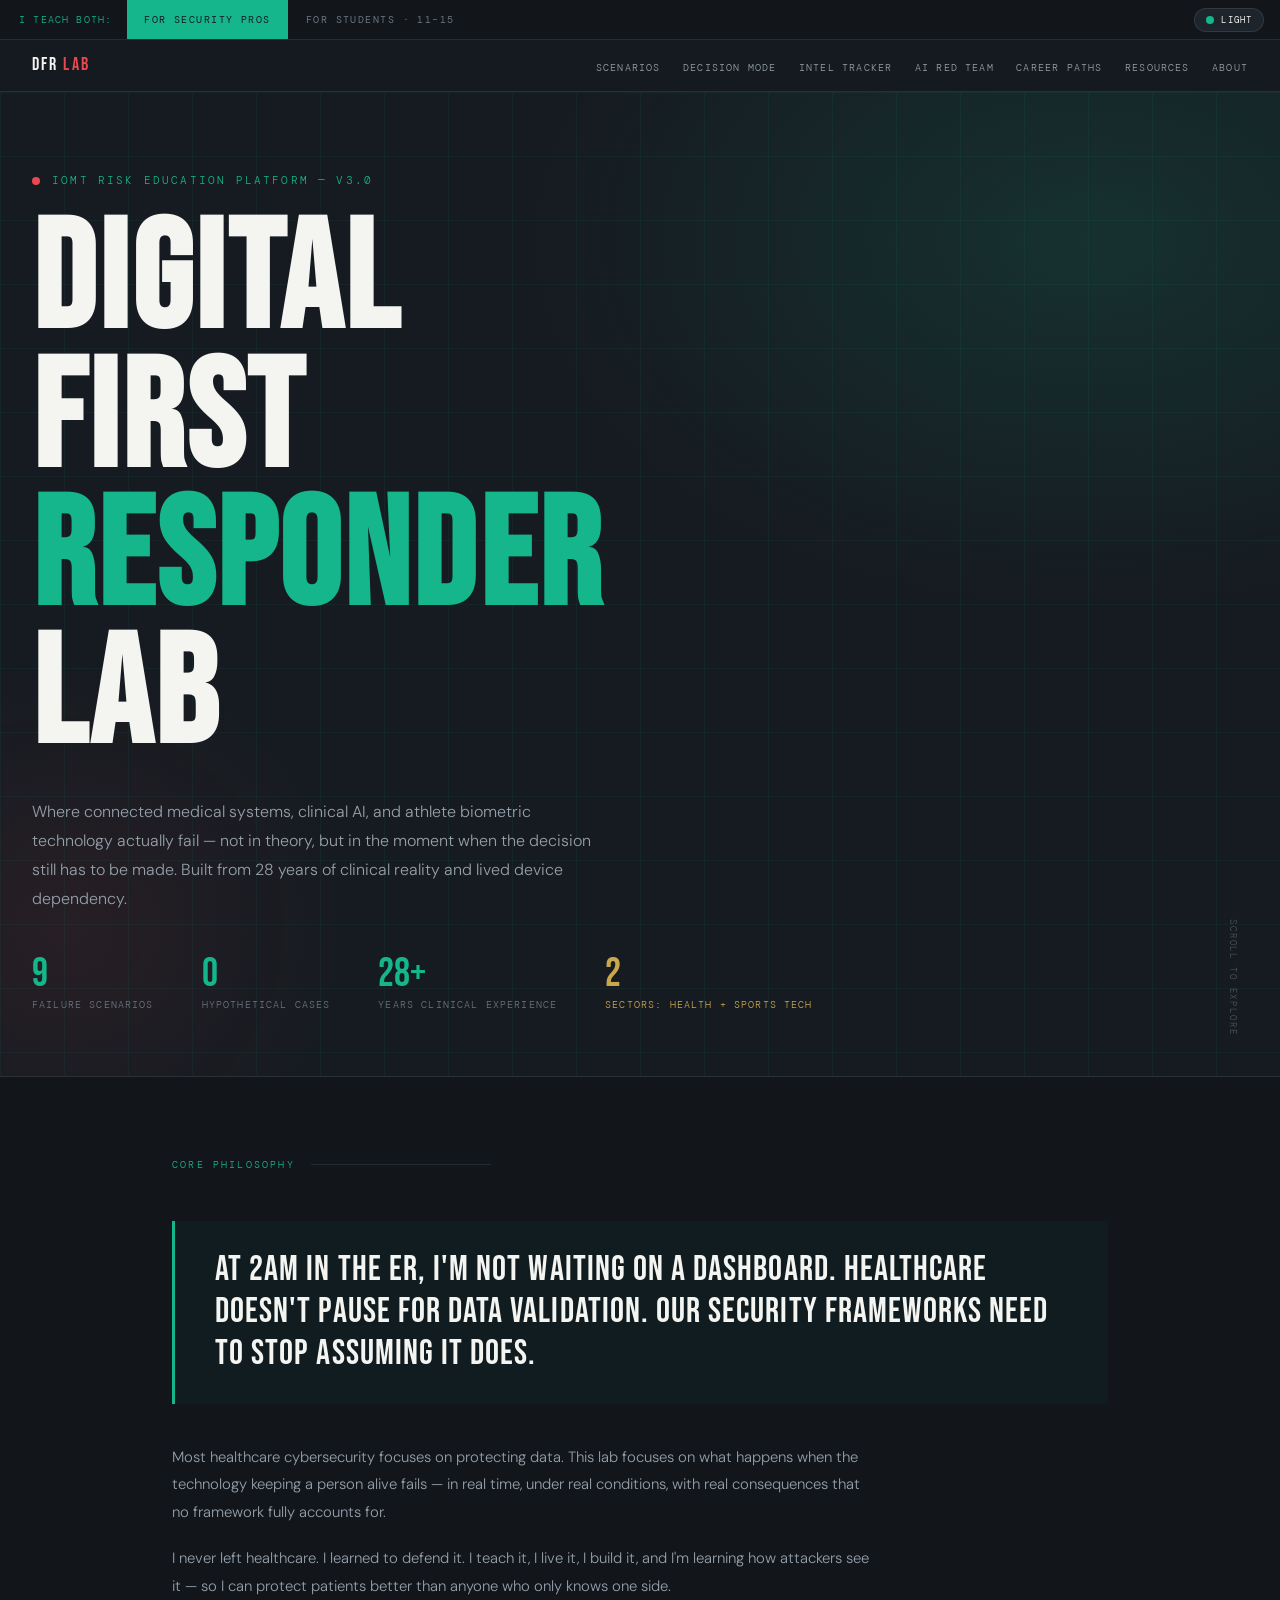
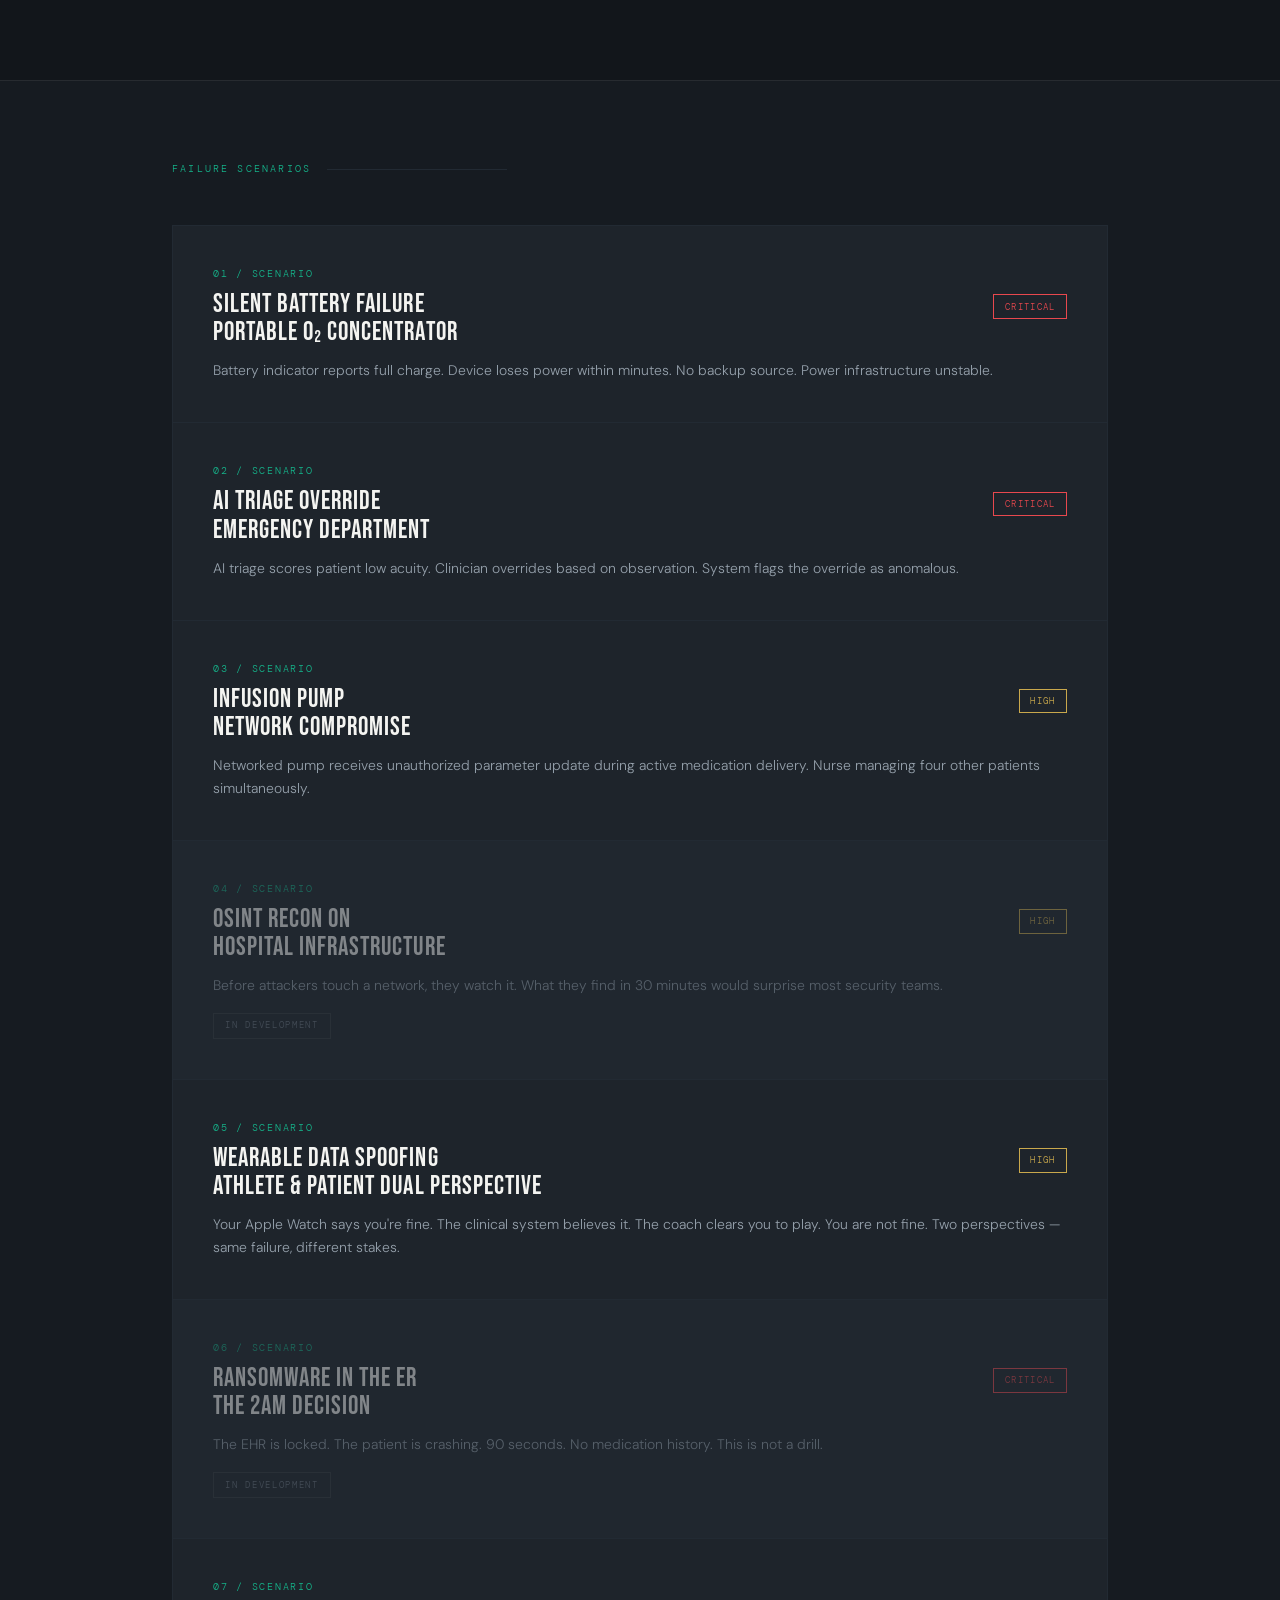
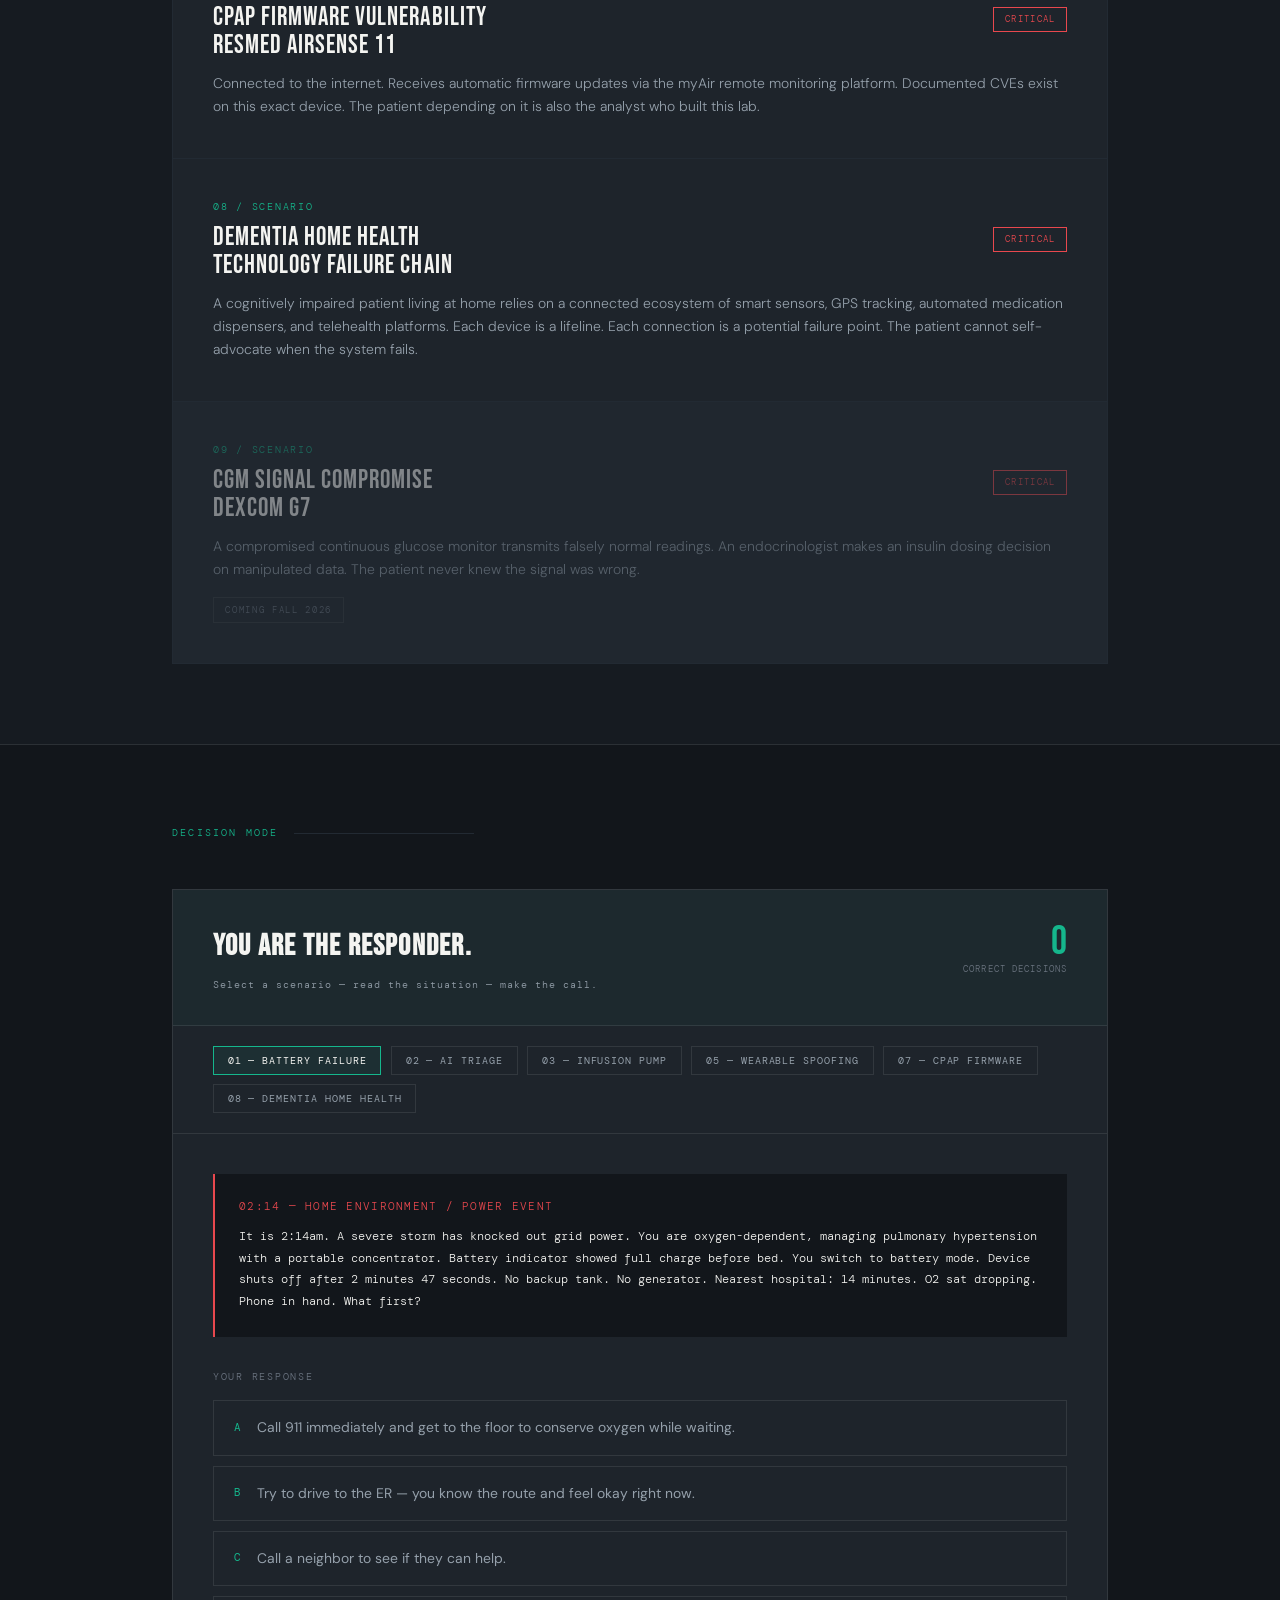
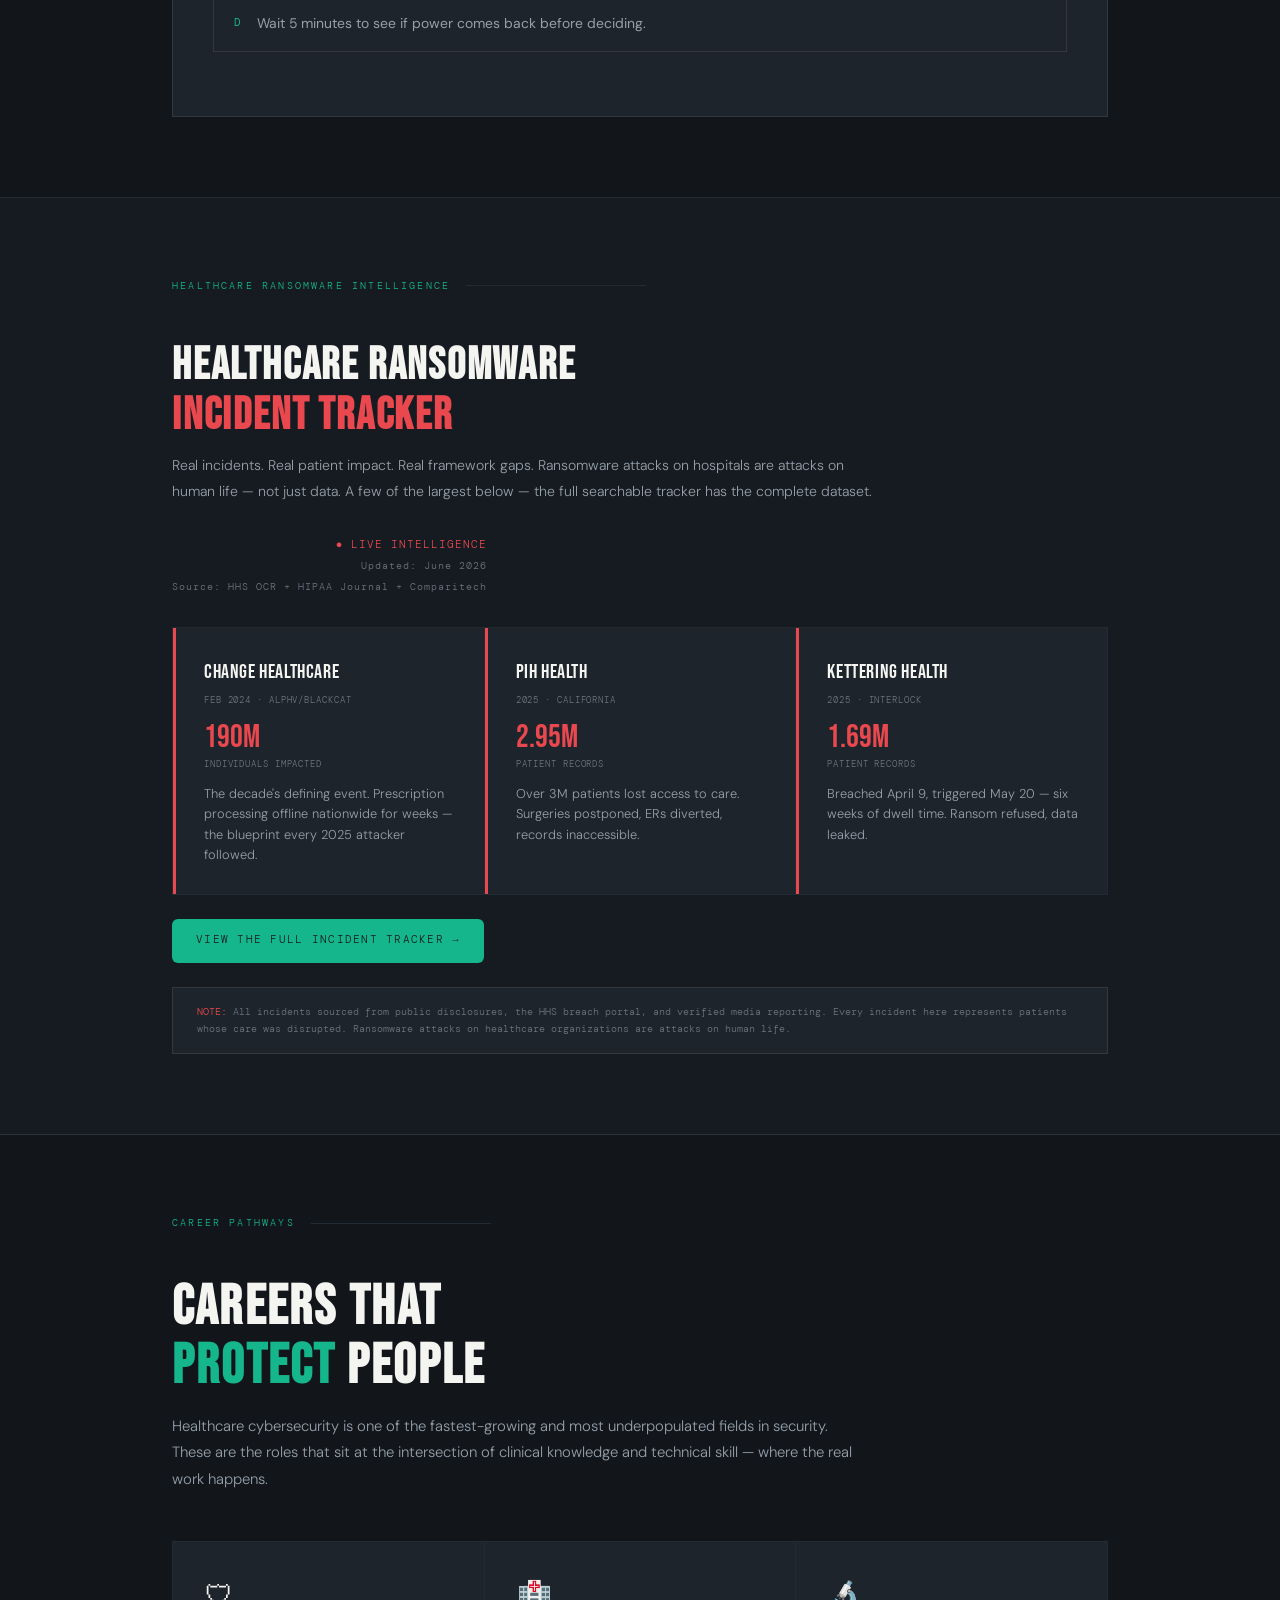
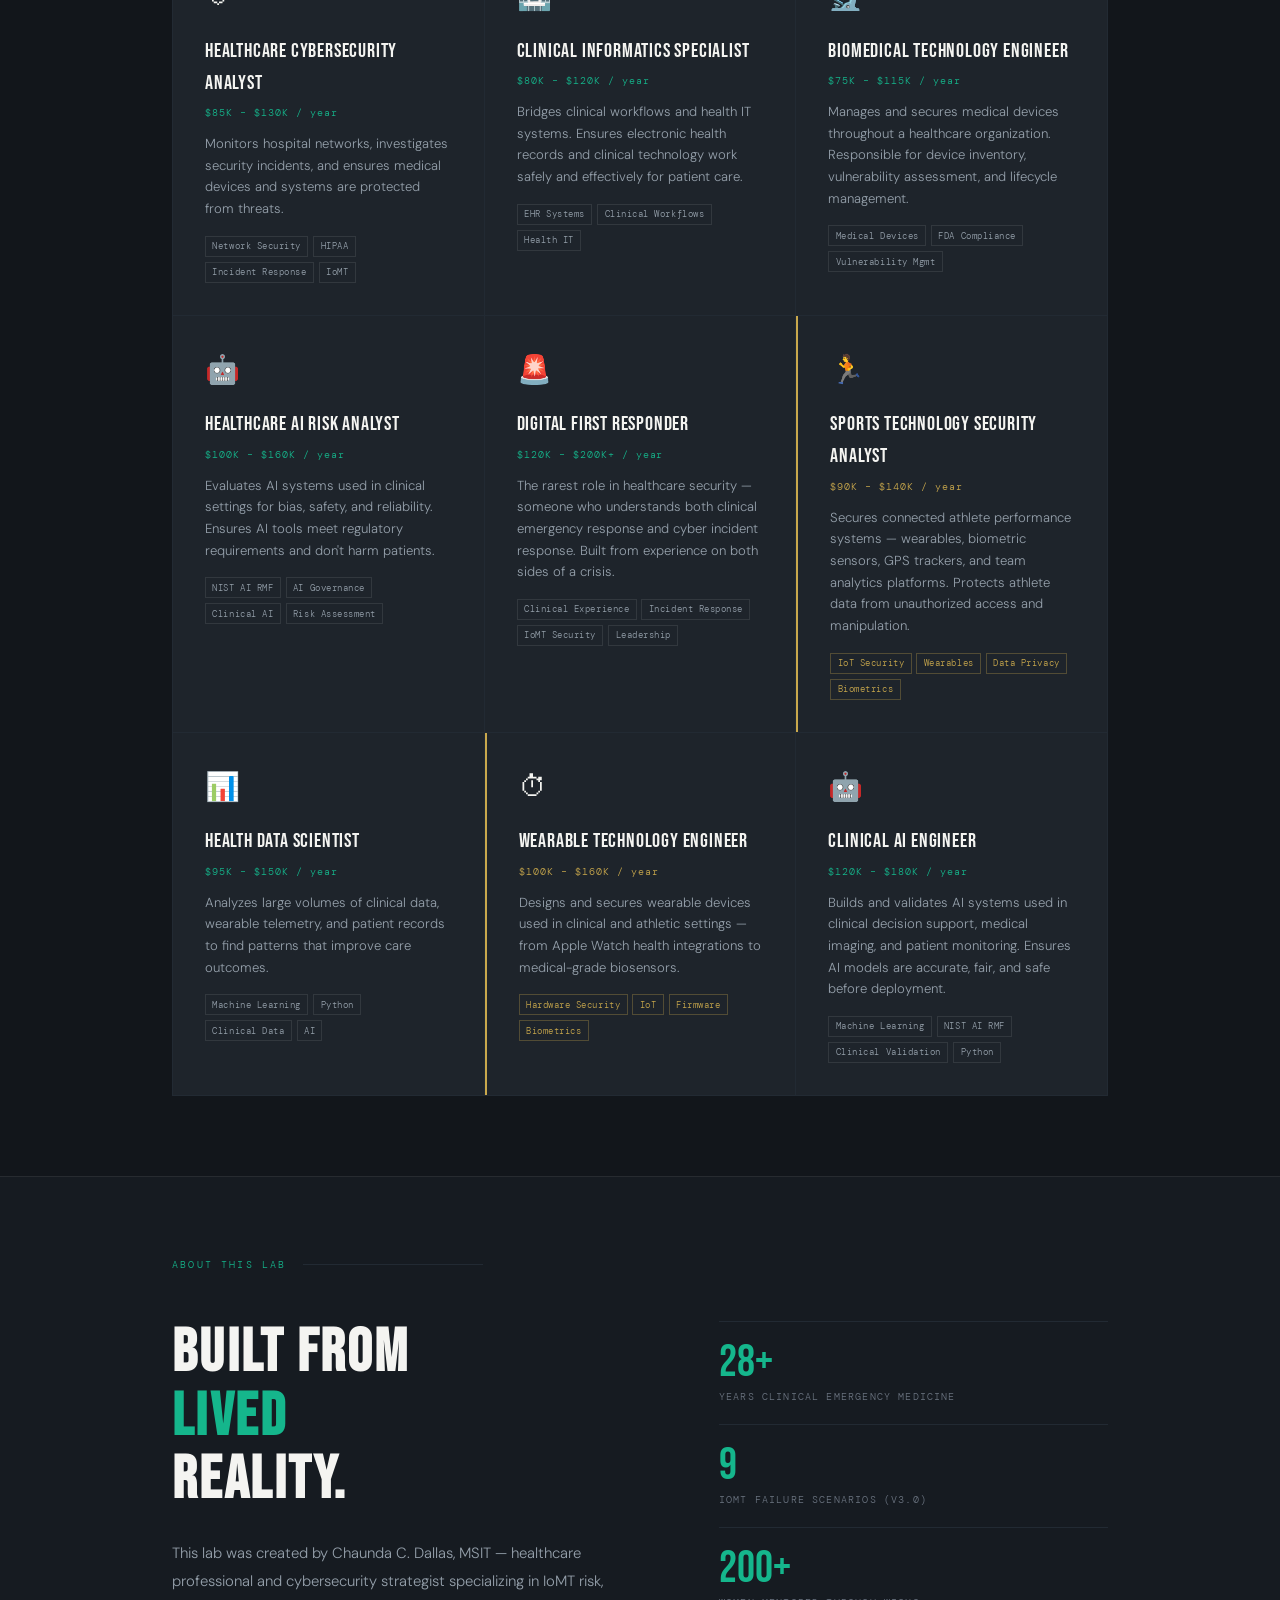
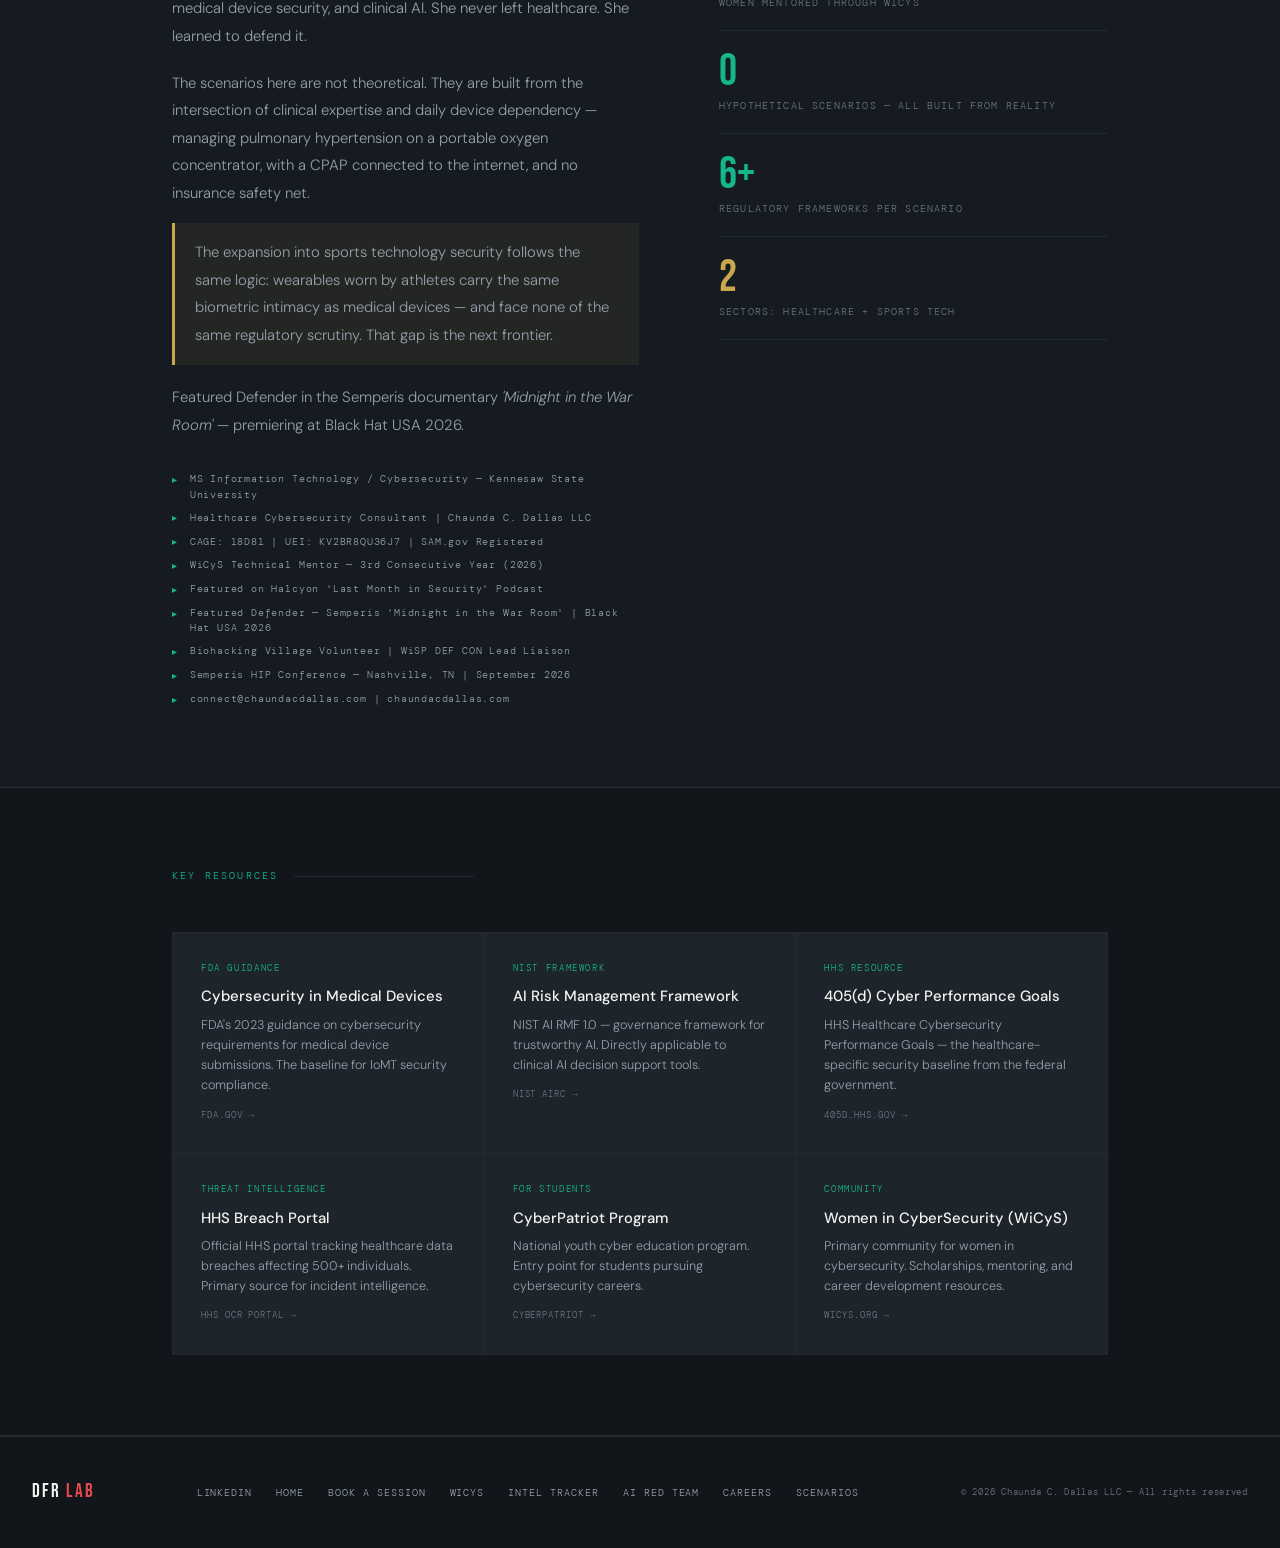
==== commit 5559eff2: "Update mode buttons and add mode tag in index.html" ====
--- a/index.html
+++ b/index.html
@@ -1,1169 +1,288 @@
 <!DOCTYPE html>
-<html lang="en">
+<html lang="en" data-theme="dark">
 <head>
   <meta charset="UTF-8" />
   <meta name="viewport" content="width=device-width, initial-scale=1.0" />
   <title>Digital First Responder Lab | Chaunda C. Dallas</title>
+  <meta name="description" content="Healthcare Cybersecurity Strategist specializing in IoMT, Medical Device Security, Clinical AI Risk, and AI Red Teaming for healthcare. Featured Defender — Midnight in the War Room, Black Hat USA 2026.">
   <link href="https://fonts.googleapis.com/css2?family=Bebas+Neue&family=DM+Sans:ital,wght@0,300;0,400;0,500;0,600;1,300&family=DM+Mono:wght@400;500&display=swap" rel="stylesheet" />
   <style>
-    :root {
-      --red: #C1121F;
-      --red-dim: #7a0c13;
-      --red-glow: rgba(193,18,31,0.15);
-      --white: #F4F1EC;
-      --dark: #0a0a0a;
-      --dark-2: #0f0f0f;
-      --dark-3: #161616;
-      --mono: 'DM Mono', monospace;
-      --sans: 'DM Sans', sans-serif;
-      --display: 'Bebas Neue', sans-serif;
+    :root{
+      --bg:#161B21; --bg-2:#12161b; --surface:#1E242B; --surface-2:#232B34; --surface-3:#2a323c;
+      --text:#F4F4F1; --dim:#95A0AB; --faint:#6b7480; --line:#222a33;
+      --emerald:#15B68C; --crimson:#E8484E; --brass:#C9A84C;
+      --border:rgba(255,255,255,0.09);
+      --mono:'DM Mono',monospace; --sans:'DM Sans',sans-serif; --display:'Bebas Neue',sans-serif;
+      --sport:#C9A84C;
     }
-
-    *, *::before, *::after { box-sizing: border-box; margin: 0; padding: 0; }
-    html { scroll-behavior: smooth; }
-
-    body {
-      background: var(--dark);
-      color: var(--white);
-      font-family: var(--sans);
-      font-weight: 300;
-      line-height: 1.6;
-      overflow-x: hidden;
+    [data-theme="light"]{
+      --bg:#F4F4F1; --bg-2:#ECEDE8; --surface:#FFFFFF; --surface-2:#ECEDE8; --surface-3:#E2E3DD;
+      --text:#1C2127; --dim:#5A6670; --faint:#8A929B; --line:#dcdcd6;
+      --emerald:#006B4F; --crimson:#C2262E; --brass:#A8842F;
+      --border:rgba(0,0,0,0.10);
+      --sport:#A8842F;
     }
-
-    body::after {
-      content: '';
-      position: fixed;
-      inset: 0;
-      background-image: url("data:image/svg+xml,%3Csvg viewBox='0 0 200 200' xmlns='http://www.w3.org/2000/svg'%3E%3Cfilter id='n'%3E%3CfeTurbulence type='fractalNoise' baseFrequency='0.85' numOctaves='4' stitchTiles='stitch'/%3E%3C/filter%3E%3Crect width='100%25' height='100%25' filter='url(%23n)' opacity='0.035'/%3E%3C/svg%3E");
-      pointer-events: none;
-      z-index: 9999;
-    }
-
-    /* MODE TOGGLE */
-    .mode-bar {
-      position: fixed;
-      top: 0;
-      left: 0;
-      right: 0;
-      z-index: 200;
-      background: #000;
-      border-bottom: 1px solid #1a1a1a;
-      display: flex;
-      align-items: center;
-      justify-content: center;
-      gap: 0;
-      height: 38px;
-    }
-
-    .mode-btn {
-      font-family: var(--mono);
-      font-size: 0.6rem;
-      letter-spacing: 0.15em;
-      text-transform: uppercase;
-      padding: 0 1.5rem;
-      height: 100%;
-      border: none;
-      background: transparent;
-      color: #444;
-      cursor: pointer;
-      transition: all 0.2s;
-      border-right: 1px solid #1a1a1a;
-    }
-
-    .mode-btn:last-child { border-right: none; }
-    .mode-btn.active { background: var(--red); color: var(--white); }
-    .mode-btn:hover:not(.active) { color: var(--white); background: #111; }
-
-    /* NAV */
-    nav {
-      position: sticky;
-      top: 38px;
-      z-index: 100;
-      background: rgba(10,10,10,0.95);
-      backdrop-filter: blur(16px);
-      border-bottom: 1px solid #1a1a1a;
-      padding: 0 2rem;
-      display: flex;
-      align-items: center;
-      justify-content: space-between;
-      height: 52px;
-    }
-
-    .nav-brand { font-family: var(--display); font-size: 1.1rem; letter-spacing: 0.12em; }
-    .nav-brand span { color: var(--red); }
-
-    .nav-links { display: flex; gap: 1.5rem; list-style: none; }
-    .nav-links a {
-      font-family: var(--mono);
-      font-size: 0.62rem;
-      color: #555;
-      text-decoration: none;
-      letter-spacing: 0.12em;
-      text-transform: uppercase;
-      transition: color 0.2s;
-    }
-    .nav-links a:hover { color: var(--white); }
-
-    /* STUDENT MODE OVERRIDES */
-    body.student-mode {
-      background: #0a0f1a;
-    }
-
-    body.student-mode nav,
-    body.student-mode header {
-      --red: #1a7fc1;
-    }
-
-    .student-only { display: none; }
-    .pro-only { display: block; }
-    body.student-mode .student-only { display: block; }
-    body.student-mode .pro-only { display: none; }
-
-    /* HERO */
-    header {
-      position: relative;
-      min-height: 100vh;
-      display: flex;
-      flex-direction: column;
-      justify-content: flex-end;
-      padding: 5rem 2rem 4rem;
-      overflow: hidden;
-      border-bottom: 1px solid #1a1a1a;
-      margin-top: 38px;
-    }
-
-    .hero-bg {
-      position: absolute;
-      inset: 0;
-      background:
-        radial-gradient(ellipse 70% 60% at 85% 15%, rgba(193,18,31,0.13) 0%, transparent 65%),
-        radial-gradient(ellipse 40% 50% at 5% 85%, rgba(193,18,31,0.06) 0%, transparent 55%),
-        var(--dark);
-    }
-
-    body.student-mode .hero-bg {
-      background:
-        radial-gradient(ellipse 70% 60% at 85% 15%, rgba(26,127,193,0.13) 0%, transparent 65%),
-        radial-gradient(ellipse 40% 50% at 5% 85%, rgba(26,127,193,0.06) 0%, transparent 55%),
-        #0a0f1a;
-    }
-
-    .hero-grid {
-      position: absolute;
-      inset: 0;
-      background-image:
-        linear-gradient(rgba(193,18,31,0.04) 1px, transparent 1px),
-        linear-gradient(90deg, rgba(193,18,31,0.04) 1px, transparent 1px);
-      background-size: 64px 64px;
-    }
-
-    body.student-mode .hero-grid {
-      background-image:
-        linear-gradient(rgba(26,127,193,0.05) 1px, transparent 1px),
-        linear-gradient(90deg, rgba(26,127,193,0.05) 1px, transparent 1px);
-    }
-
-    .hero-content { position: relative; z-index: 1; max-width: 960px; }
-
-    .eyebrow {
-      font-family: var(--mono);
-      font-size: 0.68rem;
-      letter-spacing: 0.2em;
-      color: var(--red);
-      text-transform: uppercase;
-      margin-bottom: 1.5rem;
-      display: flex;
-      align-items: center;
-      gap: 0.75rem;
-    }
-
-    body.student-mode .eyebrow { color: #1a7fc1; }
-
-    .pulse {
-      display: inline-block;
-      width: 8px; height: 8px;
-      background: var(--red);
-      border-radius: 50%;
-      animation: pulse 2s infinite;
-    }
-
-    body.student-mode .pulse { background: #1a7fc1; }
-
-    @keyframes pulse {
-      0%, 100% { opacity: 1; transform: scale(1); }
-      50% { opacity: 0.5; transform: scale(0.7); }
-    }
-
-    h1 {
-      font-family: var(--display);
-      font-size: clamp(4rem, 12vw, 10rem);
-      line-height: 0.9;
-      letter-spacing: 0.02em;
-      margin-bottom: 2rem;
-    }
-
-    .accent { color: var(--red); }
-    body.student-mode .accent { color: #1a7fc1; }
-
-    .hero-desc {
-      font-size: 1rem;
-      color: #999;
-      max-width: 580px;
-      line-height: 1.8;
-      margin-bottom: 2.5rem;
-    }
-
-    .hero-stats { display: flex; gap: 3rem; flex-wrap: wrap; }
-
-    .stat-num {
-      font-family: var(--display);
-      font-size: 2.5rem;
-      color: var(--red);
-      line-height: 1;
-    }
-
-    body.student-mode .stat-num { color: #1a7fc1; }
-
-    .stat-lbl {
-      font-family: var(--mono);
-      font-size: 0.6rem;
-      color: #444;
-      letter-spacing: 0.12em;
-      text-transform: uppercase;
-      margin-top: 0.2rem;
-    }
-
-    .scroll-cue {
-      position: absolute;
-      bottom: 2.5rem; right: 2.5rem;
-      writing-mode: vertical-rl;
-      font-family: var(--mono);
-      font-size: 0.58rem;
-      color: #2a2a2a;
-      letter-spacing: 0.2em;
-      text-transform: uppercase;
-      z-index: 1;
-    }
-
-    /* STUDENT BANNER */
-    .student-banner {
-      background: linear-gradient(135deg, #0a1628 0%, #0d1f3c 100%);
-      border: 1px solid #1a3a5c;
-      padding: 2rem 2.5rem;
-      margin-bottom: 3rem;
-      display: none;
-    }
-
-    body.student-mode .student-banner { display: block; }
-
-    .student-banner h3 {
-      font-family: var(--display);
-      font-size: 1.5rem;
-      letter-spacing: 0.06em;
-      color: #1a7fc1;
-      margin-bottom: 0.5rem;
-    }
-
-    .student-banner p {
-      font-size: 0.9rem;
-      color: #7aa8cc;
-      line-height: 1.7;
-    }
-
-    /* SECTIONS */
-    section { position: relative; }
-
-    .container {
-      max-width: 1000px;
-      margin: 0 auto;
-      padding: 5rem 2rem;
-    }
-
-    .eyebrow-section {
-      font-family: var(--mono);
-      font-size: 0.62rem;
-      letter-spacing: 0.22em;
-      color: var(--red);
-      text-transform: uppercase;
-      margin-bottom: 3rem;
-      display: flex;
-      align-items: center;
-      gap: 1rem;
-    }
-
-    body.student-mode .eyebrow-section { color: #1a7fc1; }
-
-    .eyebrow-section::after {
-      content: '';
-      flex: 1;
-      height: 1px;
-      background: #1e1e1e;
-      max-width: 180px;
-    }
-
-    /* PHILOSOPHY */
-    #philosophy { background: var(--dark-2); border-bottom: 1px solid #1a1a1a; }
-
-    .statement {
-      border-left: 3px solid var(--red);
-      padding: 1.75rem 2.5rem;
-      margin-bottom: 2.5rem;
-      background: rgba(193,18,31,0.03);
-    }
-
-    body.student-mode .statement {
-      border-left-color: #1a7fc1;
-      background: rgba(26,127,193,0.04);
-    }
-
-    .statement p {
-      font-family: var(--display);
-      font-size: clamp(1.4rem, 3vw, 2.2rem);
-      line-height: 1.2;
-      letter-spacing: 0.03em;
-    }
-
-    .body-text { font-size: 0.93rem; color: #888; line-height: 1.85; max-width: 700px; }
-    .body-text + .body-text { margin-top: 1.2rem; }
-
-    /* WHAT IS IOMT - STUDENT */
-    .explainer-grid {
-      display: grid;
-      grid-template-columns: repeat(3, 1fr);
-      gap: 1px;
-      background: #181818;
-      border: 1px solid #181818;
-      margin-top: 2rem;
-    }
-
-    .explainer-card {
-      background: var(--dark);
-      padding: 1.75rem;
-    }
-
-    body.student-mode .explainer-card { background: #0d1525; }
-
-    .explainer-icon {
-      font-size: 2rem;
-      margin-bottom: 1rem;
-    }
-
-    .explainer-title {
-      font-family: var(--display);
-      font-size: 1.2rem;
-      letter-spacing: 0.04em;
-      margin-bottom: 0.5rem;
-      color: var(--white);
-    }
-
-    .explainer-desc {
-      font-size: 0.83rem;
-      color: #666;
-      line-height: 1.65;
-    }
-
-    body.student-mode .explainer-desc { color: #7aa8cc; }
-
-    /* SCENARIOS */
-    #scenarios { background: var(--dark); border-bottom: 1px solid #1a1a1a; }
-
-    .scenarios-grid {
-      display: grid;
-      gap: 1px;
-      background: #181818;
-      border: 1px solid #181818;
-    }
-
-    .scenario-card {
-      background: var(--dark);
-      padding: 2.5rem;
-      cursor: pointer;
-      transition: background 0.25s;
-      position: relative;
-    }
-
-    body.student-mode .scenario-card { background: #0d1525; }
-
-    .scenario-card::before {
-      content: '';
-      position: absolute;
-      left: 0; top: 0; bottom: 0;
-      width: 3px;
-      background: var(--red);
-      transform: scaleY(0);
-      transition: transform 0.35s ease;
-      transform-origin: bottom;
-    }
-
-    body.student-mode .scenario-card::before { background: #1a7fc1; }
-
-    .scenario-card:hover { background: var(--dark-3); }
-    .scenario-card:hover::before,
-    .scenario-card.active::before { transform: scaleY(1); }
-    .scenario-card.active { background: var(--dark-3); }
-
-    .scenario-card.coming-soon {
-      opacity: 0.4;
-      cursor: default;
-      pointer-events: none;
-    }
-
-    .cs-badge {
-      display: inline-block;
-      margin-top: 1rem;
-      font-family: var(--mono);
-      font-size: 0.58rem;
-      letter-spacing: 0.18em;
-      text-transform: uppercase;
-      color: #333;
-      border: 1px solid #222;
-      padding: 0.28rem 0.7rem;
-    }
-
-    .scenario-num {
-      font-family: var(--mono);
-      font-size: 0.6rem;
-      color: var(--red);
-      letter-spacing: 0.18em;
-      margin-bottom: 0.6rem;
-    }
-
-    body.student-mode .scenario-num { color: #1a7fc1; }
-
-    .scenario-header {
-      display: flex;
-      align-items: flex-start;
-      justify-content: space-between;
-      gap: 1rem;
-      margin-bottom: 0.75rem;
-    }
-
-    .scenario-title {
-      font-family: var(--display);
-      font-size: 1.6rem;
-      letter-spacing: 0.04em;
-      line-height: 1.1;
-    }
-
-    .sev {
-      font-family: var(--mono);
-      font-size: 0.56rem;
-      letter-spacing: 0.15em;
-      padding: 0.26rem 0.65rem;
-      border: 1px solid;
-      text-transform: uppercase;
-      white-space: nowrap;
-      flex-shrink: 0;
-      margin-top: 0.2rem;
-    }
-
-    .sev.critical { color: var(--red); border-color: var(--red); }
-    .sev.high { color: #d4740a; border-color: #d4740a; }
-
-    .scenario-desc { font-size: 0.87rem; color: #666; line-height: 1.65; }
-
-    /* Student-friendly plain language description */
-    .student-desc {
-      display: none;
-      font-size: 0.95rem;
-      color: #7aa8cc;
-      line-height: 1.7;
-      margin-top: 0.5rem;
-      background: rgba(26,127,193,0.05);
-      border-left: 2px solid #1a7fc1;
-      padding: 0.75rem 1rem;
-    }
-
-    body.student-mode .student-desc { display: block; }
-    body.student-mode .scenario-desc { display: none; }
-
-    .scenario-detail {
-      display: none;
-      margin-top: 2rem;
-      padding-top: 2rem;
-      border-top: 1px solid #1e1e1e;
-      animation: fadeUp 0.3s ease;
-    }
-
-    .scenario-card.active .scenario-detail { display: block; }
-
-    @keyframes fadeUp {
-      from { opacity: 0; transform: translateY(8px); }
-      to { opacity: 1; transform: translateY(0); }
-    }
-
-    .detail-grid {
-      display: grid;
-      grid-template-columns: 1fr 1fr;
-      gap: 2rem;
-      margin-bottom: 2rem;
-    }
-
-    .detail-block h4 {
-      font-family: var(--mono);
-      font-size: 0.6rem;
-      letter-spacing: 0.18em;
-      color: var(--red);
-      text-transform: uppercase;
-      margin-bottom: 1rem;
-    }
-
-    body.student-mode .detail-block h4 { color: #1a7fc1; }
-
-    .chain-step {
-      display: flex;
-      gap: 1rem;
-      padding: 0.65rem 0;
-      position: relative;
-    }
-
-    .chain-step:not(:last-child)::after {
-      content: '';
-      position: absolute;
-      left: 10px;
-      top: 1.8rem;
-      bottom: -0.2rem;
-      width: 1px;
-      background: #222;
-    }
-
-    .step-dot {
-      width: 22px; height: 22px;
-      border-radius: 50%;
-      border: 1px solid #2a2a2a;
-      background: var(--dark);
-      display: flex;
-      align-items: center;
-      justify-content: center;
-      font-family: var(--mono);
-      font-size: 0.56rem;
-      color: var(--red);
-      flex-shrink: 0;
-      margin-top: 0.1rem;
-    }
-
-    body.student-mode .step-dot { color: #1a7fc1; background: #0a0f1a; }
-
-    .step-text { font-size: 0.84rem; color: #999; line-height: 1.5; }
-    .step-text strong { color: var(--white); font-weight: 500; }
-
-    /* Student plain-language step */
-    .step-plain {
-      display: none;
-      font-size: 0.9rem;
-      color: #7aa8cc;
-      line-height: 1.55;
-    }
-
-    body.student-mode .step-plain { display: block; }
-    body.student-mode .step-text { display: none; }
-
-    .fw-box {
-      background: var(--dark-2);
-      border: 1px solid #1e1e1e;
-      padding: 1.25rem;
-    }
-
-    .fw-tags { display: flex; flex-wrap: wrap; gap: 0.4rem; margin-top: 0.75rem; }
-
-    .fw-tag {
-      font-family: var(--mono);
-      font-size: 0.58rem;
-      color: #777;
-      border: 1px solid #222;
-      padding: 0.2rem 0.5rem;
-    }
-
-    .what-should-exist {
-      background: rgba(193,18,31,0.03);
-      border-left: 2px solid var(--red-dim);
-      padding: 1.25rem 1.5rem;
-      margin-top: 1.5rem;
-    }
-
-    body.student-mode .what-should-exist {
-      background: rgba(26,127,193,0.04);
-      border-left-color: #1a7fc1;
-    }
-
-    .what-should-exist h4 {
-      font-family: var(--mono);
-      font-size: 0.6rem;
-      letter-spacing: 0.18em;
-      color: var(--red);
-      text-transform: uppercase;
-      margin-bottom: 0.75rem;
-    }
-
-    body.student-mode .what-should-exist h4 { color: #1a7fc1; }
-    .what-should-exist p { font-size: 0.85rem; color: #888; line-height: 1.7; }
-
-    /* DEVICE EXPLAINER - STUDENT ONLY */
-    .device-explainer {
-      display: none;
-      margin-top: 1.5rem;
-      background: #0a1628;
-      border: 1px solid #1a3a5c;
-      padding: 1.25rem;
-    }
-
-    body.student-mode .device-explainer { display: block; }
-
-    .device-explainer h4 {
-      font-family: var(--mono);
-      font-size: 0.6rem;
-      letter-spacing: 0.15em;
-      color: #1a7fc1;
-      text-transform: uppercase;
-      margin-bottom: 0.75rem;
-    }
-
-    .device-explainer p {
-      font-size: 0.87rem;
-      color: #7aa8cc;
-      line-height: 1.7;
-    }
-
-    /* DECISION MODE */
-    #decision { background: var(--dark-2); border-bottom: 1px solid #1a1a1a; }
-
-    .decision-shell { border: 1px solid #1e1e1e; background: var(--dark); }
-    body.student-mode .decision-shell { background: #0d1525; border-color: #1a3a5c; }
-
-    .decision-head {
-      padding: 2rem 2.5rem;
-      border-bottom: 1px solid #1a1a1a;
-      background: rgba(193,18,31,0.025);
-      display: flex;
-      align-items: flex-start;
-      justify-content: space-between;
-      gap: 2rem;
-      flex-wrap: wrap;
-    }
-
-    body.student-mode .decision-head { background: rgba(26,127,193,0.04); }
-
-    .decision-head h2 {
-      font-family: var(--display);
-      font-size: 1.9rem;
-      letter-spacing: 0.04em;
-      margin-bottom: 0.4rem;
-    }
-
-    .decision-head p { font-family: var(--mono); font-size: 0.63rem; color: #555; letter-spacing: 0.1em; }
-
-    .score-num {
-      font-family: var(--display);
-      font-size: 2.5rem;
-      color: var(--red);
-      line-height: 1;
-      text-align: right;
-    }
-
-    body.student-mode .score-num { color: #1a7fc1; }
-    .score-lbl { font-family: var(--mono); font-size: 0.58rem; color: #444; letter-spacing: 0.12em; text-transform: uppercase; }
-
-    .scene-bar {
-      padding: 1.25rem 2.5rem;
-      border-bottom: 1px solid #1a1a1a;
-      display: flex;
-      gap: 0.6rem;
-      flex-wrap: wrap;
-    }
-
-    .scene-btn {
-      font-family: var(--mono);
-      font-size: 0.6rem;
-      letter-spacing: 0.1em;
-      text-transform: uppercase;
-      padding: 0.42rem 0.85rem;
-      border: 1px solid #222;
-      background: transparent;
-      color: #555;
-      cursor: pointer;
-      transition: all 0.2s;
-    }
-
-    .scene-btn:hover, .scene-btn.active {
-      border-color: var(--red);
-      color: var(--white);
-      background: rgba(193,18,31,0.07);
-    }
-
-    body.student-mode .scene-btn:hover,
-    body.student-mode .scene-btn.active {
-      border-color: #1a7fc1;
-      background: rgba(26,127,193,0.08);
-    }
-
-    .decision-body { padding: 2.5rem; }
-
-    .situation {
-      background: #060606;
-      border-left: 2px solid var(--red);
-      padding: 1.5rem;
-      margin-bottom: 2rem;
-      font-family: var(--mono);
-      font-size: 0.78rem;
-      color: #bbb;
-      line-height: 1.75;
-    }
-
-    body.student-mode .situation {
-      background: #080f1c;
-      border-left-color: #1a7fc1;
-      color: #9abdd4;
-      font-size: 0.85rem;
-    }
-
-    .situation .ts {
-      color: var(--red);
-      font-size: 0.66rem;
-      margin-bottom: 0.6rem;
-      letter-spacing: 0.12em;
-      display: block;
-    }
-
-    body.student-mode .situation .ts { color: #1a7fc1; }
-
-    .choices-lbl { font-family: var(--mono); font-size: 0.6rem; letter-spacing: 0.18em; color: #444; text-transform: uppercase; margin-bottom: 1rem; }
-
-    .choice-list { display: flex; flex-direction: column; gap: 0.6rem; margin-bottom: 1.5rem; }
-
-    .choice-btn {
-      display: flex;
-      align-items: flex-start;
-      gap: 1rem;
-      padding: 1rem 1.25rem;
-      border: 1px solid #1e1e1e;
-      background: transparent;
-      color: #999;
-      cursor: pointer;
-      text-align: left;
-      font-family: var(--sans);
-      font-size: 0.87rem;
-      line-height: 1.55;
-      transition: all 0.2s;
-      width: 100%;
-    }
-
-    body.student-mode .choice-btn {
-      border-color: #1a3a5c;
-      font-size: 0.95rem;
-      color: #7aa8cc;
-    }
-
-    .choice-btn:hover:not(:disabled) { border-color: #333; color: var(--white); background: rgba(255,255,255,0.02); }
-    .choice-btn:disabled { cursor: default; }
-    .choice-btn.correct { border-color: #2d6a2d; background: rgba(45,106,45,0.07); color: var(--white); }
-    .choice-btn.wrong { border-color: var(--red-dim); background: rgba(193,18,31,0.05); color: var(--white); }
-    .choice-btn.reveal { border-color: #2d6a2d; background: rgba(45,106,45,0.04); }
-
-    .choice-letter { font-family: var(--mono); font-size: 0.66rem; color: var(--red); flex-shrink: 0; margin-top: 0.15rem; }
-    body.student-mode .choice-letter { color: #1a7fc1; }
-
-    .feedback { display: none; padding: 1.5rem; border: 1px solid #1e1e1e; background: #060606; animation: fadeUp 0.3s ease; }
-    .feedback.show { display: block; }
-    body.student-mode .feedback { background: #080f1c; border-color: #1a3a5c; }
-
-    .fb-status { font-family: var(--mono); font-size: 0.6rem; letter-spacing: 0.18em; text-transform: uppercase; margin-bottom: 0.75rem; }
-    .feedback.correct .fb-status { color: #4caf50; }
-    .feedback.wrong .fb-status { color: var(--red); }
-
-    .fb-text { font-size: 0.87rem; color: #aaa; line-height: 1.75; }
-    body.student-mode .fb-text { font-size: 0.95rem; color: #9abdd4; }
-
-    .fb-clinical { margin-top: 1rem; padding-top: 1rem; border-top: 1px solid #1a1a1a; font-family: var(--mono); font-size: 0.7rem; color: #444; line-height: 1.65; }
-
-    .fb-student-tip {
-      display: none;
-      margin-top: 1rem;
-      padding: 0.75rem 1rem;
-      background: rgba(26,127,193,0.06);
-      border-left: 2px solid #1a7fc1;
-      font-size: 0.88rem;
-      color: #7aa8cc;
-      line-height: 1.65;
-    }
-
-    body.student-mode .fb-student-tip { display: block; }
-    body.student-mode .fb-clinical { display: none; }
-
-    .reset-btn {
-      margin-top: 1.5rem;
-      font-family: var(--mono);
-      font-size: 0.6rem;
-      letter-spacing: 0.15em;
-      text-transform: uppercase;
-      padding: 0.52rem 1.05rem;
-      border: 1px solid #2a2a2a;
-      background: transparent;
-      color: #555;
-      cursor: pointer;
-      transition: all 0.2s;
-    }
-
-    .reset-btn:hover { border-color: var(--red); color: var(--white); }
-    body.student-mode .reset-btn:hover { border-color: #1a7fc1; }
-
-    /* RANSOMWARE TRACKER */
-    #tracker { background: var(--dark); border-bottom: 1px solid #1a1a1a; }
-
-    .tracker-hdr {
-      display: flex;
-      align-items: flex-start;
-      justify-content: space-between;
-      gap: 2rem;
-      margin-bottom: 2rem;
-      flex-wrap: wrap;
-    }
-
-    .tracker-hdr h2 {
-      font-family: var(--display);
-      font-size: clamp(1.8rem, 4vw, 2.8rem);
-      letter-spacing: 0.04em;
-      line-height: 1.1;
-    }
-
-    .tracker-hdr h2 span { color: var(--red); }
-
-    .tracker-meta { font-family: var(--mono); font-size: 0.63rem; color: #444; letter-spacing: 0.1em; text-align: right; }
-    .tracker-meta .live { color: var(--red); margin-bottom: 0.3rem; font-size: 0.68rem; }
-
-    .filter-row { display: flex; gap: 0.5rem; margin-bottom: 1.5rem; flex-wrap: wrap; }
-
-    .filter-btn {
-      font-family: var(--mono);
-      font-size: 0.58rem;
-      letter-spacing: 0.1em;
-      text-transform: uppercase;
-      padding: 0.38rem 0.75rem;
-      border: 1px solid #222;
-      background: transparent;
-      color: #555;
-      cursor: pointer;
-      transition: all 0.2s;
-    }
-
-    .filter-btn:hover, .filter-btn.active {
-      border-color: var(--red);
-      color: var(--white);
-      background: rgba(193,18,31,0.07);
-    }
-
-    .incident-table { width: 100%; border-collapse: collapse; font-size: 0.82rem; }
-
-    .incident-table th {
-      font-family: var(--mono);
-      font-size: 0.56rem;
-      letter-spacing: 0.15em;
-      text-transform: uppercase;
-      color: #444;
-      text-align: left;
-      padding: 0.7rem 0.9rem;
-      border-bottom: 1px solid #1e1e1e;
-      white-space: nowrap;
-    }
-
-    .incident-table td {
-      padding: 0.95rem 0.9rem;
-      border-bottom: 1px solid #141414;
-      vertical-align: top;
-      color: #888;
-      line-height: 1.5;
-    }
-
-    .incident-table tr:hover td { background: rgba(255,255,255,0.015); }
-    .incident-table td:first-child { color: var(--white); font-weight: 400; }
-
-    .impact-badge {
-      font-family: var(--mono);
-      font-size: 0.56rem;
-      letter-spacing: 0.1em;
-      padding: 0.18rem 0.45rem;
-      border: 1px solid;
-      text-transform: uppercase;
-    }
-
-    .impact-badge.critical { color: var(--red); border-color: var(--red-dim); }
-    .impact-badge.high { color: #d4740a; border-color: #7a4008; }
-
-    .fw-gap-tag {
-      font-family: var(--mono);
-      font-size: 0.56rem;
-      color: #555;
-      border: 1px solid #1e1e1e;
-      padding: 0.13rem 0.38rem;
-      display: inline-block;
-      margin: 0.08rem;
-    }
-
-    .tracker-note {
-      margin-top: 1.5rem;
-      padding: 1rem 1.5rem;
-      border: 1px solid #1e1e1e;
-      background: var(--dark-2);
-      font-family: var(--mono);
-      font-size: 0.63rem;
-      color: #444;
-      line-height: 1.65;
-    }
-
-    .tracker-note span { color: var(--red); }
-
-    /* CAREER PATHS */
-    #careers { background: var(--dark-2); border-bottom: 1px solid #1a1a1a; }
-
-    .careers-intro {
-      max-width: 680px;
-      margin-bottom: 3rem;
-    }
-
-    .careers-intro h2 {
-      font-family: var(--display);
-      font-size: clamp(2rem, 5vw, 3.5rem);
-      letter-spacing: 0.04em;
-      line-height: 1.05;
-      margin-bottom: 1rem;
-    }
-
-    .careers-intro h2 span { color: var(--red); }
-    body.student-mode .careers-intro h2 span { color: #1a7fc1; }
-
-    .careers-intro p { font-size: 0.93rem; color: #888; line-height: 1.8; }
-
-    .careers-grid {
-      display: grid;
-      grid-template-columns: repeat(3, 1fr);
-      gap: 1px;
-      background: #181818;
-      border: 1px solid #181818;
-    }
-
-    .career-card {
-      background: var(--dark);
-      padding: 2rem;
-      transition: background 0.2s;
-    }
-
-    body.student-mode .career-card { background: #0d1525; }
-
-    .career-card:hover { background: var(--dark-3); }
-
-    .career-icon { font-size: 1.75rem; margin-bottom: 1rem; }
-
-    .career-title {
-      font-family: var(--display);
-      font-size: 1.25rem;
-      letter-spacing: 0.04em;
-      margin-bottom: 0.4rem;
-      color: var(--white);
-    }
-
-    .career-salary {
-      font-family: var(--mono);
-      font-size: 0.62rem;
-      color: var(--red);
-      letter-spacing: 0.1em;
-      margin-bottom: 0.75rem;
-    }
-
-    body.student-mode .career-salary { color: #1a7fc1; }
-
-    .career-desc { font-size: 0.82rem; color: #666; line-height: 1.65; margin-bottom: 1rem; }
-    body.student-mode .career-desc { color: #7aa8cc; }
-
-    .career-skills { display: flex; flex-wrap: wrap; gap: 0.3rem; }
-
-    .skill-tag {
-      font-family: var(--mono);
-      font-size: 0.56rem;
-      color: #555;
-      border: 1px solid #222;
-      padding: 0.15rem 0.4rem;
-      letter-spacing: 0.06em;
-    }
-
-    body.student-mode .skill-tag { color: #4a7a9b; border-color: #1a3a5c; }
-
-    /* ABOUT */
-    #about { background: var(--dark); border-bottom: 1px solid #1a1a1a; }
-
-    .about-grid {
-      display: grid;
-      grid-template-columns: 1.2fr 1fr;
-      gap: 5rem;
-      align-items: start;
-    }
-
-    .about-left h2 {
-      font-family: var(--display);
-      font-size: clamp(2.2rem, 5vw, 3.8rem);
-      line-height: 1.05;
-      letter-spacing: 0.04em;
-      margin-bottom: 1.75rem;
-    }
-
-    .about-left h2 span { color: var(--red); }
-    body.student-mode .about-left h2 span { color: #1a7fc1; }
-
-    .creds { margin-top: 2rem; display: flex; flex-direction: column; gap: 0.5rem; }
-
-    .cred {
-      font-family: var(--mono);
-      font-size: 0.63rem;
-      color: #444;
-      letter-spacing: 0.08em;
-      display: flex;
-      align-items: flex-start;
-      gap: 0.75rem;
-      line-height: 1.5;
-    }
-
-    .cred::before { content: '▸'; color: var(--red); flex-shrink: 0; margin-top: 0.05rem; }
-    body.student-mode .cred::before { color: #1a7fc1; }
-
-    .stat-row { border-top: 1px solid #1e1e1e; padding: 1.2rem 0; }
-    .stat-row:last-child { border-bottom: 1px solid #1e1e1e; }
-
-    .about-stat-num {
-      font-family: var(--display);
-      font-size: 2.8rem;
-      color: var(--red);
-      line-height: 1;
-    }
-
-    body.student-mode .about-stat-num { color: #1a7fc1; }
-
-    .about-stat-lbl {
-      font-family: var(--mono);
-      font-size: 0.61rem;
-      color: #444;
-      letter-spacing: 0.12em;
-      text-transform: uppercase;
-      margin-top: 0.2rem;
-    }
-
-    /* RESOURCES */
-    #resources { background: var(--dark-2); border-bottom: 1px solid #1a1a1a; }
-
-    .resources-grid {
-      display: grid;
-      grid-template-columns: repeat(3, 1fr);
-      gap: 1px;
-      background: #181818;
-      border: 1px solid #181818;
-    }
-
-    .resource-card {
-      background: var(--dark);
-      padding: 1.75rem;
-      transition: background 0.2s;
-    }
-
-    body.student-mode .resource-card { background: #0d1525; }
-    .resource-card:hover { background: var(--dark-3); }
-
-    .resource-type {
-      font-family: var(--mono);
-      font-size: 0.56rem;
-      letter-spacing: 0.18em;
-      color: var(--red);
-      text-transform: uppercase;
-      margin-bottom: 0.75rem;
-    }
-
-    body.student-mode .resource-type { color: #1a7fc1; }
-
-    .resource-title { font-size: 0.93rem; color: var(--white); font-weight: 500; margin-bottom: 0.5rem; line-height: 1.3; }
-    .resource-desc { font-size: 0.79rem; color: #555; line-height: 1.6; }
-    body.student-mode .resource-desc { color: #4a7a9b; }
-
-    .resource-link {
-      display: inline-block;
-      margin-top: 0.75rem;
-      font-family: var(--mono);
-      font-size: 0.58rem;
-      color: #444;
-      text-decoration: none;
-      letter-spacing: 0.1em;
-      text-transform: uppercase;
-      transition: color 0.2s;
-    }
-
-    .resource-link:hover { color: var(--red); }
-    body.student-mode .resource-link:hover { color: #1a7fc1; }
-
-    /* FOOTER */
-    footer {
-      background: var(--dark-2);
-      padding: 2.5rem 2rem;
-      display: flex;
-      align-items: center;
-      justify-content: space-between;
-      flex-wrap: wrap;
-      gap: 1.5rem;
-      border-top: 1px solid #1a1a1a;
-    }
-
-    .footer-brand { font-family: var(--display); font-size: 1.2rem; letter-spacing: 0.1em; }
-    .footer-brand span { color: var(--red); }
-    body.student-mode .footer-brand span { color: #1a7fc1; }
-
-    .footer-links { display: flex; gap: 1.5rem; flex-wrap: wrap; }
-    .footer-links a { font-family: var(--mono); font-size: 0.6rem; color: #444; text-decoration: none; letter-spacing: 0.1em; text-transform: uppercase; transition: color 0.2s; }
-    .footer-links a:hover { color: var(--white); }
-    .footer-copy { font-family: var(--mono); font-size: 0.58rem; color: #555; letter-spacing: 0.08em; }
-
-    @media (max-width: 768px) {
-      .detail-grid, .about-grid, .careers-grid, .resources-grid, .explainer-grid { grid-template-columns: 1fr; }
-      .nav-links { display: none; }
-      .hero-stats { gap: 2rem; }
-      .incident-table { font-size: 0.72rem; }
-      .incident-table th, .incident-table td { padding: 0.5rem 0.4rem; }
+    *,*::before,*::after{box-sizing:border-box;margin:0;padding:0;}
+    html{scroll-behavior:smooth;}
+    body{background:var(--bg);color:var(--text);font-family:var(--sans);font-weight:300;line-height:1.6;overflow-x:hidden;transition:background .25s,color .25s;}
+    a{color:inherit;}
+    ::selection{background:var(--emerald);color:var(--bg);}
+
+    .mode-bar{position:fixed;top:0;left:0;right:0;z-index:200;background:var(--bg-2);border-bottom:1px solid var(--border);display:flex;align-items:center;justify-content:space-between;height:40px;padding:0 1rem;}
+    .mode-group{display:flex;align-items:center;height:100%;}
+    .mode-tag{font-family:var(--mono);font-size:0.6rem;letter-spacing:0.12em;text-transform:uppercase;color:var(--emerald);padding:0 0.9rem 0 0.2rem;white-space:nowrap;}
+    @media(max-width:600px){.mode-tag{display:none;}}
+    .mode-btn{font-family:var(--mono);font-size:0.6rem;letter-spacing:0.15em;text-transform:uppercase;padding:0 1.1rem;height:100%;border:none;background:transparent;color:var(--faint);cursor:pointer;transition:all 0.2s;}
+    .mode-btn.active{background:var(--emerald);color:var(--bg);}
+    .mode-btn:hover:not(.active){color:var(--text);}
+    .theme-toggle{display:flex;align-items:center;gap:7px;background:var(--surface);border:1px solid var(--border);color:var(--text);border-radius:999px;padding:5px 11px;font-family:var(--mono);font-size:0.58rem;letter-spacing:0.12em;cursor:pointer;text-transform:uppercase;}
+    .theme-toggle:hover{border-color:var(--emerald);}
+    .theme-toggle .dot{width:8px;height:8px;border-radius:50%;background:var(--emerald);}
+
+    nav{position:sticky;top:40px;z-index:100;background:color-mix(in srgb,var(--bg) 92%,transparent);backdrop-filter:blur(16px);border-bottom:1px solid var(--border);padding:0 2rem;display:flex;align-items:center;justify-content:space-between;height:52px;}
+    .nav-brand{font-family:var(--display);font-size:1.1rem;letter-spacing:0.12em;}
+    .nav-brand span{color:var(--crimson);}
+    .nav-links{display:flex;gap:1.4rem;list-style:none;}
+    .nav-links a{font-family:var(--mono);font-size:0.62rem;color:var(--dim);text-decoration:none;letter-spacing:0.12em;text-transform:uppercase;transition:color 0.2s;}
+    .nav-links a:hover{color:var(--emerald);}
+
+    .student-only{display:none;} .pro-only{display:block;}
+    body.student-mode .student-only{display:block;}
+    body.student-mode .pro-only{display:none;}
+
+    header{position:relative;min-height:100vh;display:flex;flex-direction:column;justify-content:flex-end;padding:5rem 2rem 4rem;overflow:hidden;border-bottom:1px solid var(--border);margin-top:40px;}
+    .hero-bg{position:absolute;inset:0;background:radial-gradient(ellipse 70% 60% at 85% 15%,color-mix(in srgb,var(--emerald) 14%,transparent) 0%,transparent 62%),radial-gradient(ellipse 40% 50% at 5% 85%,color-mix(in srgb,var(--crimson) 8%,transparent) 0%,transparent 55%),var(--bg);}
+    .hero-grid{position:absolute;inset:0;background-image:linear-gradient(color-mix(in srgb,var(--emerald) 6%,transparent) 1px,transparent 1px),linear-gradient(90deg,color-mix(in srgb,var(--emerald) 6%,transparent) 1px,transparent 1px);background-size:64px 64px;}
+    .hero-content{position:relative;z-index:1;max-width:960px;}
+    .eyebrow{font-family:var(--mono);font-size:0.68rem;letter-spacing:0.2em;color:var(--emerald);text-transform:uppercase;margin-bottom:1.5rem;display:flex;align-items:center;gap:0.75rem;}
+    .pulse{display:inline-block;width:8px;height:8px;background:var(--crimson);border-radius:50%;animation:pulse 2s infinite;}
+    @keyframes pulse{0%,100%{opacity:1;transform:scale(1);}50%{opacity:0.5;transform:scale(0.7);}}
+    h1{font-family:var(--display);font-size:clamp(4rem,12vw,10rem);line-height:0.9;letter-spacing:0.02em;margin-bottom:2rem;}
+    .accent{color:var(--emerald);}
+    .hero-desc{font-size:1rem;color:var(--dim);max-width:580px;line-height:1.8;margin-bottom:2.5rem;}
+    .hero-stats{display:flex;gap:3rem;flex-wrap:wrap;}
+    .stat-num{font-family:var(--display);font-size:2.5rem;color:var(--emerald);line-height:1;}
+    .stat-lbl{font-family:var(--mono);font-size:0.6rem;color:var(--faint);letter-spacing:0.12em;text-transform:uppercase;margin-top:0.2rem;}
+    .scroll-cue{position:absolute;bottom:2.5rem;right:2.5rem;writing-mode:vertical-rl;font-family:var(--mono);font-size:0.58rem;color:var(--faint);letter-spacing:0.2em;text-transform:uppercase;z-index:1;opacity:.6;}
+
+    section{position:relative;}
+    .container{max-width:1000px;margin:0 auto;padding:5rem 2rem;}
+    .eyebrow-section{font-family:var(--mono);font-size:0.62rem;letter-spacing:0.22em;color:var(--emerald);text-transform:uppercase;margin-bottom:3rem;display:flex;align-items:center;gap:1rem;}
+    .eyebrow-section::after{content:'';flex:1;height:1px;background:var(--line);max-width:180px;}
+
+    #philosophy{background:var(--bg-2);border-bottom:1px solid var(--border);}
+    .statement{border-left:3px solid var(--emerald);padding:1.75rem 2.5rem;margin-bottom:2.5rem;background:color-mix(in srgb,var(--emerald) 4%,transparent);}
+    .statement p{font-family:var(--display);font-size:clamp(1.4rem,3vw,2.2rem);line-height:1.2;letter-spacing:0.03em;}
+    .body-text{font-size:0.93rem;color:var(--dim);line-height:1.85;max-width:700px;}
+    .body-text + .body-text{margin-top:1.2rem;}
+    .explainer-grid{display:grid;grid-template-columns:repeat(3,1fr);gap:1px;background:var(--line);border:1px solid var(--line);margin-top:2rem;}
+    .explainer-card{background:var(--surface);padding:1.75rem;}
+    .explainer-icon{font-size:2rem;margin-bottom:1rem;}
+    .explainer-title{font-family:var(--display);font-size:1.2rem;letter-spacing:0.04em;margin-bottom:0.5rem;color:var(--text);}
+    .explainer-desc{font-size:0.83rem;color:var(--dim);line-height:1.65;}
+
+    /* student boxes (audience switch, palette unchanged) */
+    .s-box{background:var(--surface-2);border:1px solid var(--border);border-left:2px solid var(--emerald);padding:1.25rem;margin-top:1rem;}
+    .s-box-h{font-family:var(--mono);font-size:0.6rem;letter-spacing:0.15em;color:var(--emerald);text-transform:uppercase;margin-bottom:0.75rem;}
+    .s-box p{font-size:0.88rem;color:var(--dim);line-height:1.7;}
+    .student-banner{background:var(--surface-2);border:1px solid var(--border);border-left:3px solid var(--emerald);padding:2rem 2.5rem;margin-bottom:3rem;display:none;}
+    body.student-mode .student-banner{display:block;}
+    .student-banner h3{font-family:var(--display);font-size:1.5rem;letter-spacing:0.06em;color:var(--emerald);margin-bottom:0.5rem;}
+    .student-banner p{font-size:0.9rem;color:var(--dim);line-height:1.7;}
+
+    #scenarios{background:var(--bg);border-bottom:1px solid var(--border);}
+    .scenarios-grid{display:grid;gap:1px;background:var(--line);border:1px solid var(--line);}
+    .scenario-card{background:var(--surface);padding:2.5rem;cursor:pointer;transition:background 0.25s;position:relative;}
+    .scenario-card::before{content:'';position:absolute;left:0;top:0;bottom:0;width:3px;background:var(--emerald);transform:scaleY(0);transition:transform 0.35s ease;transform-origin:bottom;}
+    .scenario-card:hover{background:var(--surface-3);}
+    .scenario-card:hover::before,.scenario-card.active::before{transform:scaleY(1);}
+    .scenario-card.active{background:var(--surface-3);}
+    .scenario-card.coming-soon{opacity:0.45;cursor:default;pointer-events:none;}
+    .cs-badge{display:inline-block;margin-top:1rem;font-family:var(--mono);font-size:0.58rem;letter-spacing:0.18em;text-transform:uppercase;color:var(--faint);border:1px solid var(--border);padding:0.28rem 0.7rem;}
+    .scenario-num{font-family:var(--mono);font-size:0.6rem;color:var(--emerald);letter-spacing:0.18em;margin-bottom:0.6rem;}
+    .scenario-header{display:flex;align-items:flex-start;justify-content:space-between;gap:1rem;margin-bottom:0.75rem;}
+    .scenario-title{font-family:var(--display);font-size:1.6rem;letter-spacing:0.04em;line-height:1.1;}
+    .sev{font-family:var(--mono);font-size:0.56rem;letter-spacing:0.15em;padding:0.26rem 0.65rem;border:1px solid;text-transform:uppercase;white-space:nowrap;flex-shrink:0;margin-top:0.2rem;}
+    .sev.critical{color:var(--crimson);border-color:var(--crimson);}
+    .sev.high{color:var(--brass);border-color:var(--brass);}
+    .scenario-desc{font-size:0.87rem;color:var(--dim);line-height:1.65;}
+    .student-desc{display:none;font-size:0.95rem;color:var(--dim);line-height:1.7;margin-top:0.5rem;background:var(--surface-2);border-left:2px solid var(--emerald);padding:0.75rem 1rem;}
+    body.student-mode .student-desc{display:block;}
+    body.student-mode .scenario-desc{display:none;}
+    .scenario-detail{display:none;margin-top:2rem;padding-top:2rem;border-top:1px solid var(--line);animation:fadeUp 0.3s ease;}
+    .scenario-card.active .scenario-detail{display:block;}
+    @keyframes fadeUp{from{opacity:0;transform:translateY(8px);}to{opacity:1;transform:translateY(0);}}
+    .sport-bridge{background:color-mix(in srgb,var(--brass) 9%,transparent);border:1px solid color-mix(in srgb,var(--brass) 28%,transparent);padding:1.25rem 1.5rem;margin-bottom:1.5rem;}
+    .sport-bridge-label{font-family:var(--mono);font-size:0.6rem;letter-spacing:0.18em;color:var(--brass);text-transform:uppercase;margin-bottom:0.6rem;}
+    .sport-bridge p{font-size:0.88rem;color:var(--text);line-height:1.7;margin:0;}
+    .detail-grid{display:grid;grid-template-columns:1fr 1fr;gap:2rem;margin-bottom:2rem;}
+    .detail-block h4{font-family:var(--mono);font-size:0.6rem;letter-spacing:0.18em;color:var(--emerald);text-transform:uppercase;margin-bottom:1rem;}
+    .chain-step{display:flex;gap:1rem;padding:0.65rem 0;position:relative;}
+    .chain-step:not(:last-child)::after{content:'';position:absolute;left:10px;top:1.8rem;bottom:-0.2rem;width:1px;background:var(--line);}
+    .step-dot{width:22px;height:22px;border-radius:50%;border:1px solid var(--border);background:var(--surface);display:flex;align-items:center;justify-content:center;font-family:var(--mono);font-size:0.56rem;color:var(--emerald);flex-shrink:0;margin-top:0.1rem;}
+    .step-text{font-size:0.84rem;color:var(--dim);line-height:1.5;}
+    .step-text strong{color:var(--text);font-weight:500;}
+    .step-plain{display:none;font-size:0.9rem;color:var(--dim);line-height:1.55;}
+    body.student-mode .step-plain{display:block;}
+    body.student-mode .step-text{display:none;}
+    .fw-box{background:var(--surface-2);border:1px solid var(--border);padding:1.25rem;}
+    .fw-tags{display:flex;flex-wrap:wrap;gap:0.4rem;margin-top:0.75rem;}
+    .fw-tag{font-family:var(--mono);font-size:0.58rem;color:var(--brass);border:1px solid color-mix(in srgb,var(--brass) 28%,transparent);padding:0.2rem 0.5rem;}
+    .what-should-exist{background:color-mix(in srgb,var(--emerald) 4%,transparent);border-left:2px solid var(--emerald);padding:1.25rem 1.5rem;margin-top:1.5rem;}
+    .what-should-exist h4{font-family:var(--mono);font-size:0.6rem;letter-spacing:0.18em;color:var(--emerald);text-transform:uppercase;margin-bottom:0.75rem;}
+    .what-should-exist p{font-size:0.85rem;color:var(--dim);line-height:1.7;}
+    .device-explainer{display:none;margin-top:1.5rem;background:var(--surface-2);border:1px solid var(--border);border-left:2px solid var(--emerald);padding:1.25rem;}
+    body.student-mode .device-explainer{display:block;}
+    .device-explainer h4{font-family:var(--mono);font-size:0.6rem;letter-spacing:0.15em;color:var(--emerald);text-transform:uppercase;margin-bottom:0.75rem;}
+    .device-explainer p{font-size:0.87rem;color:var(--dim);line-height:1.7;}
+
+    #decision{background:var(--bg-2);border-bottom:1px solid var(--border);}
+    .decision-shell{border:1px solid var(--border);background:var(--surface);}
+    .decision-head{padding:2rem 2.5rem;border-bottom:1px solid var(--border);background:color-mix(in srgb,var(--emerald) 3%,transparent);display:flex;align-items:flex-start;justify-content:space-between;gap:2rem;flex-wrap:wrap;}
+    .decision-head h2{font-family:var(--display);font-size:1.9rem;letter-spacing:0.04em;margin-bottom:0.4rem;}
+    .decision-head p{font-family:var(--mono);font-size:0.63rem;color:var(--dim);letter-spacing:0.1em;}
+    .score-num{font-family:var(--display);font-size:2.5rem;color:var(--emerald);line-height:1;text-align:right;}
+    .score-lbl{font-family:var(--mono);font-size:0.58rem;color:var(--faint);letter-spacing:0.12em;text-transform:uppercase;}
+    .scene-bar{padding:1.25rem 2.5rem;border-bottom:1px solid var(--border);display:flex;gap:0.6rem;flex-wrap:wrap;}
+    .scene-btn{font-family:var(--mono);font-size:0.6rem;letter-spacing:0.1em;text-transform:uppercase;padding:0.42rem 0.85rem;border:1px solid var(--border);background:transparent;color:var(--dim);cursor:pointer;transition:all 0.2s;}
+    .scene-btn:hover,.scene-btn.active{border-color:var(--emerald);color:var(--text);background:color-mix(in srgb,var(--emerald) 8%,transparent);}
+    .decision-body{padding:2.5rem;}
+    .situation{background:var(--bg-2);border-left:2px solid var(--crimson);padding:1.5rem;margin-bottom:2rem;font-family:var(--mono);font-size:0.78rem;color:var(--text);line-height:1.75;}
+    .situation .ts{color:var(--crimson);font-size:0.66rem;margin-bottom:0.6rem;letter-spacing:0.12em;display:block;}
+    .choices-lbl{font-family:var(--mono);font-size:0.6rem;letter-spacing:0.18em;color:var(--faint);text-transform:uppercase;margin-bottom:1rem;}
+    .choice-list{display:flex;flex-direction:column;gap:0.6rem;margin-bottom:1.5rem;}
+    .choice-btn{display:flex;align-items:flex-start;gap:1rem;padding:1rem 1.25rem;border:1px solid var(--border);background:transparent;color:var(--dim);cursor:pointer;text-align:left;font-family:var(--sans);font-size:0.87rem;line-height:1.55;transition:all 0.2s;width:100%;}
+    .choice-btn:hover:not(:disabled){border-color:var(--emerald);color:var(--text);background:color-mix(in srgb,var(--emerald) 5%,transparent);}
+    .choice-btn:disabled{cursor:default;}
+    .choice-btn.correct{border-color:var(--emerald);background:color-mix(in srgb,var(--emerald) 12%,transparent);color:var(--text);}
+    .choice-btn.wrong{border-color:var(--crimson);background:color-mix(in srgb,var(--crimson) 9%,transparent);color:var(--text);}
+    .choice-btn.reveal{border-color:var(--emerald);background:color-mix(in srgb,var(--emerald) 6%,transparent);}
+    .choice-letter{font-family:var(--mono);font-size:0.66rem;color:var(--emerald);flex-shrink:0;margin-top:0.15rem;}
+    .feedback{display:none;padding:1.5rem;border:1px solid var(--border);background:var(--bg-2);animation:fadeUp 0.3s ease;}
+    .feedback.show{display:block;}
+    .fb-status{font-family:var(--mono);font-size:0.6rem;letter-spacing:0.18em;text-transform:uppercase;margin-bottom:0.75rem;}
+    .feedback.correct .fb-status{color:var(--emerald);}
+    .feedback.wrong .fb-status{color:var(--crimson);}
+    .fb-text{font-size:0.87rem;color:var(--dim);line-height:1.75;}
+    .fb-clinical{margin-top:1rem;padding-top:1rem;border-top:1px solid var(--line);font-family:var(--mono);font-size:0.7rem;color:var(--faint);line-height:1.65;}
+    .fb-student-tip{display:none;margin-top:1rem;padding:0.75rem 1rem;background:color-mix(in srgb,var(--emerald) 6%,transparent);border-left:2px solid var(--emerald);font-size:0.88rem;color:var(--dim);line-height:1.65;}
+    body.student-mode .fb-student-tip{display:block;}
+    body.student-mode .fb-clinical{display:none;}
+    .reset-btn{margin-top:1.5rem;font-family:var(--mono);font-size:0.6rem;letter-spacing:0.15em;text-transform:uppercase;padding:0.52rem 1.05rem;border:1px solid var(--border);background:transparent;color:var(--dim);cursor:pointer;transition:all 0.2s;}
+    .reset-btn:hover{border-color:var(--emerald);color:var(--text);}
+
+    /* tracker teaser */
+    #tracker{background:var(--bg);border-bottom:1px solid var(--border);}
+    .tracker-hdr{display:flex;align-items:flex-start;justify-content:space-between;gap:2rem;margin-bottom:2rem;flex-wrap:wrap;}
+    .tracker-hdr h2{font-family:var(--display);font-size:clamp(1.8rem,4vw,2.8rem);letter-spacing:0.04em;line-height:1.1;}
+    .tracker-hdr h2 span{color:var(--crimson);}
+    .tracker-meta{font-family:var(--mono);font-size:0.63rem;color:var(--faint);letter-spacing:0.1em;text-align:right;}
+    .tracker-meta .live{color:var(--crimson);margin-bottom:0.3rem;font-size:0.68rem;}
+    .teaser-grid{display:grid;grid-template-columns:repeat(3,1fr);gap:1px;background:var(--line);border:1px solid var(--line);margin-bottom:1.5rem;}
+    .teaser-card{background:var(--surface);padding:1.75rem;border-left:3px solid var(--crimson);}
+    .teaser-org{font-family:var(--display);font-size:1.25rem;letter-spacing:0.03em;margin-bottom:0.3rem;}
+    .teaser-meta{font-family:var(--mono);font-size:0.56rem;letter-spacing:0.1em;text-transform:uppercase;color:var(--faint);margin-bottom:0.9rem;}
+    .teaser-num{font-family:var(--display);font-size:2rem;color:var(--crimson);line-height:1;}
+    .teaser-num-lbl{font-family:var(--mono);font-size:0.56rem;letter-spacing:0.1em;text-transform:uppercase;color:var(--faint);margin-top:0.2rem;margin-bottom:0.8rem;}
+    .teaser-desc{font-size:0.8rem;color:var(--dim);line-height:1.6;}
+    .tracker-cta{display:inline-flex;align-items:center;gap:0.6rem;font-family:var(--mono);font-size:0.66rem;letter-spacing:0.12em;text-transform:uppercase;color:var(--bg);background:var(--emerald);text-decoration:none;padding:0.85rem 1.5rem;border-radius:6px;transition:opacity .2s;}
+    .tracker-cta:hover{opacity:0.88;}
+    .tracker-note{margin-top:1.5rem;padding:1rem 1.5rem;border:1px solid var(--border);background:var(--surface);font-family:var(--mono);font-size:0.63rem;color:var(--faint);line-height:1.65;}
+    .tracker-note span{color:var(--crimson);}
+
+    #careers{background:var(--bg-2);border-bottom:1px solid var(--border);}
+    .careers-intro{max-width:680px;margin-bottom:3rem;}
+    .careers-intro h2{font-family:var(--display);font-size:clamp(2rem,5vw,3.5rem);letter-spacing:0.04em;line-height:1.05;margin-bottom:1rem;}
+    .careers-intro h2 span{color:var(--emerald);}
+    .careers-intro p{font-size:0.93rem;color:var(--dim);line-height:1.8;}
+    .careers-grid{display:grid;grid-template-columns:repeat(3,1fr);gap:1px;background:var(--line);border:1px solid var(--line);}
+    .career-card{background:var(--surface);padding:2rem;transition:background 0.2s;}
+    .career-card:hover{background:var(--surface-3);}
+    .career-card.sport-highlight{border-left:2px solid var(--brass);}
+    .career-icon{font-size:1.75rem;margin-bottom:1rem;}
+    .career-title{font-family:var(--display);font-size:1.25rem;letter-spacing:0.04em;margin-bottom:0.4rem;color:var(--text);}
+    .career-salary{font-family:var(--mono);font-size:0.62rem;color:var(--emerald);letter-spacing:0.1em;margin-bottom:0.75rem;}
+    .career-card.sport-highlight .career-salary{color:var(--brass);}
+    .career-desc{font-size:0.82rem;color:var(--dim);line-height:1.65;margin-bottom:1rem;}
+    .career-skills{display:flex;flex-wrap:wrap;gap:0.3rem;}
+    .skill-tag{font-family:var(--mono);font-size:0.56rem;color:var(--dim);border:1px solid var(--border);padding:0.15rem 0.4rem;letter-spacing:0.06em;}
+    .career-card.sport-highlight .skill-tag{color:var(--brass);border-color:color-mix(in srgb,var(--brass) 30%,transparent);}
+
+    #about{background:var(--bg);border-bottom:1px solid var(--border);}
+    .about-grid{display:grid;grid-template-columns:1.2fr 1fr;gap:5rem;align-items:start;}
+    .about-left h2{font-family:var(--display);font-size:clamp(2.2rem,5vw,3.8rem);line-height:1.05;letter-spacing:0.04em;margin-bottom:1.75rem;}
+    .about-left h2 span{color:var(--emerald);}
+    .creds{margin-top:2rem;display:flex;flex-direction:column;gap:0.5rem;}
+    .cred{font-family:var(--mono);font-size:0.63rem;color:var(--dim);letter-spacing:0.08em;display:flex;align-items:flex-start;gap:0.75rem;line-height:1.5;}
+    .cred::before{content:'▸';color:var(--emerald);flex-shrink:0;margin-top:0.05rem;}
+    .stat-row{border-top:1px solid var(--line);padding:1.2rem 0;}
+    .stat-row:last-child{border-bottom:1px solid var(--line);}
+    .about-stat-num{font-family:var(--display);font-size:2.8rem;color:var(--emerald);line-height:1;}
+    .about-stat-lbl{font-family:var(--mono);font-size:0.61rem;color:var(--faint);letter-spacing:0.12em;text-transform:uppercase;margin-top:0.2rem;}
+
+    #resources{background:var(--bg-2);border-bottom:1px solid var(--border);}
+    .resources-grid{display:grid;grid-template-columns:repeat(3,1fr);gap:1px;background:var(--line);border:1px solid var(--line);}
+    .resource-card{background:var(--surface);padding:1.75rem;transition:background 0.2s;}
+    .resource-card:hover{background:var(--surface-3);}
+    .resource-type{font-family:var(--mono);font-size:0.56rem;letter-spacing:0.18em;color:var(--emerald);text-transform:uppercase;margin-bottom:0.75rem;}
+    .resource-title{font-size:0.93rem;color:var(--text);font-weight:500;margin-bottom:0.5rem;line-height:1.3;}
+    .resource-desc{font-size:0.79rem;color:var(--dim);line-height:1.6;}
+    .resource-link{display:inline-block;margin-top:0.75rem;font-family:var(--mono);font-size:0.58rem;color:var(--faint);text-decoration:none;letter-spacing:0.1em;text-transform:uppercase;transition:color 0.2s;}
+    .resource-link:hover{color:var(--emerald);}
+
+    footer{background:var(--bg-2);padding:2.5rem 2rem;display:flex;align-items:center;justify-content:space-between;flex-wrap:wrap;gap:1.5rem;border-top:1px solid var(--border);}
+    .footer-brand{font-family:var(--display);font-size:1.2rem;letter-spacing:0.1em;}
+    .footer-brand span{color:var(--crimson);}
+    .footer-links{display:flex;gap:1.5rem;flex-wrap:wrap;}
+    .footer-links a{font-family:var(--mono);font-size:0.6rem;color:var(--dim);text-decoration:none;letter-spacing:0.1em;text-transform:uppercase;transition:color 0.2s;}
+    .footer-links a:hover{color:var(--emerald);}
+    .footer-copy{font-family:var(--mono);font-size:0.58rem;color:var(--faint);letter-spacing:0.08em;}
+
+    :focus-visible{outline:2px solid var(--emerald);outline-offset:3px;}
+    @media (prefers-reduced-motion: reduce){.pulse{animation:none;}html{scroll-behavior:auto;}}
+    @media (max-width:768px){
+      .detail-grid,.about-grid,.careers-grid,.resources-grid,.explainer-grid,.teaser-grid{grid-template-columns:1fr;}
+      .nav-links{display:none;}
+      .hero-stats{gap:2rem;}
     }
   </style>
 </head>
 <body>
-
-<!-- MODE TOGGLE -->
 <div class="mode-bar">
-  <button class="mode-btn active" onclick="setMode('pro', this)">Professional Mode</button>
-  <button class="mode-btn" onclick="setMode('student', this)">Student Mode — Ages 11–15</button>
+  <div class="mode-group">
+    <span class="mode-tag">I teach both:</span>
+    <button class="mode-btn active" onclick="setMode('pro',this)">For Security Pros</button>
+    <button class="mode-btn" onclick="setMode('student',this)">For Students · 11–15</button>
+  </div>
+  <button class="theme-toggle" id="themeBtn" aria-label="Switch light or dark mode"><span class="dot" aria-hidden="true"></span><span id="themeLbl">Light</span></button>
 </div>
-
 <nav>
   <div class="nav-brand">DFR <span>Lab</span></div>
   <ul class="nav-links">
     <li><a href="#scenarios">Scenarios</a></li>
     <li><a href="#decision">Decision Mode</a></li>
     <li><a href="#tracker">Intel Tracker</a></li>
+    <li><a href="ai-red-team.html">AI Red Team</a></li>
     <li><a href="#careers">Career Paths</a></li>
     <li><a href="#resources">Resources</a></li>
     <li><a href="#about">About</a></li>
   </ul>
 </nav>
-
 <header>
   <div class="hero-bg"></div>
   <div class="hero-grid"></div>
   <div class="hero-content">
-
-    <!-- PRO MODE HERO -->
     <div class="pro-only">
       <div class="eyebrow"><span class="pulse"></span> IoMT Risk Education Platform — v3.0</div>
       <h1>Digital<br>First<br><span class="accent">Responder</span><br>Lab</h1>
-      <p class="hero-desc">Where connected medical systems and AI actually fail — not in theory, but in the moment when the decision still has to be made. Built from 28 years of clinical reality and lived device dependency.</p>
+      <p class="hero-desc">Where connected medical systems, clinical AI, and athlete biometric technology actually fail — not in theory, but in the moment when the decision still has to be made. Built from 28 years of clinical reality and lived device dependency.</p>
       <div class="hero-stats">
         <div><div class="stat-num">9</div><div class="stat-lbl">Failure Scenarios</div></div>
         <div><div class="stat-num">0</div><div class="stat-lbl">Hypothetical Cases</div></div>
         <div><div class="stat-num">28+</div><div class="stat-lbl">Years Clinical Experience</div></div>
-        <div><div class="stat-num">6+</div><div class="stat-lbl">Frameworks Mapped</div></div>
-      </div>
-    </div>
-
-    <!-- STUDENT MODE HERO -->
+        <div><div class="stat-num" style="color:var(--brass);">2</div><div class="stat-lbl" style="color:var(--brass);">Sectors: Health + Sports Tech</div></div>
+      </div>
+    </div>
     <div class="student-only">
       <div class="eyebrow"><span class="pulse"></span> Health Technology Education — Student Edition</div>
       <h1>Can You<br>Keep the<br><span class="accent">Patient</span><br>Safe?</h1>
@@ -1171,74 +290,39 @@
       <div class="hero-stats">
         <div><div class="stat-num">3</div><div class="stat-lbl">Real Scenarios to Explore</div></div>
         <div><div class="stat-num">4</div><div class="stat-lbl">Choices Per Scenario</div></div>
-        <div><div class="stat-num">∞</div><div class="stat-lbl">Things to Learn</div></div>
-      </div>
-    </div>
-
+        <div><div class="stat-num">&#8734;</div><div class="stat-lbl">Things to Learn</div></div>
+      </div>
+    </div>
   </div>
   <div class="scroll-cue">Scroll to explore</div>
 </header>
-
-<!-- PHILOSOPHY -->
 <section id="philosophy">
   <div class="container">
     <div class="eyebrow-section">Core Philosophy</div>
-
-    <!-- STUDENT BANNER -->
     <div class="student-banner">
-      <h3>Welcome, Future Health Tech Defenders 👋</h3>
+      <h3>Welcome, Future Health Tech Defenders &#128075;</h3>
       <p>This lab was built by Ms. Chaunda — a real healthcare cybersecurity consultant who spent 28 years working in emergency rooms, and who also depends on connected medical devices every single day to stay healthy. The scenarios you're about to explore are REAL situations. Your job is to think like both a clinician and a security analyst. Are you ready?</p>
     </div>
-
     <div class="statement">
       <p class="pro-only">At 2am in the ER, I'm not waiting on a dashboard. Healthcare doesn't pause for data validation. Our security frameworks need to stop assuming it does.</p>
       <p class="student-only">Imagine you're a nurse at 2am. A patient needs help right now. You don't have time to wait for a computer to tell you what to do. You have to make a decision in seconds. That's why health technology security matters — people's lives depend on it working correctly.</p>
     </div>
-
     <p class="body-text pro-only">Most healthcare cybersecurity focuses on protecting data. This lab focuses on what happens when the technology keeping a person alive fails — in real time, under real conditions, with real consequences that no framework fully accounts for.</p>
     <p class="body-text pro-only" style="margin-top:1.2rem;">I never left healthcare. I learned to defend it. I teach it, I live it, I build it, and I'm learning how attackers see it — so I can protect patients better than anyone who only knows one side.</p>
-
-    <!-- STUDENT: What is IoMT -->
     <div class="student-only" style="margin-top:2rem;">
-      <h3 style="font-family: var(--display); font-size:1.5rem; letter-spacing:0.04em; margin-bottom:1.5rem; color:#1a7fc1;">First — What Are Connected Medical Devices?</h3>
+      <h3 style="font-family:var(--display);font-size:1.5rem;letter-spacing:0.04em;margin-bottom:1.5rem;color:var(--emerald);">First — What Are Connected Medical Devices?</h3>
       <div class="explainer-grid">
-        <div class="explainer-card">
-          <div class="explainer-icon">🫁</div>
-          <div class="explainer-title">Oxygen Concentrators</div>
-          <div class="explainer-desc">Machines that pull oxygen from the air and deliver it to patients who can't breathe well on their own. Some connect to WiFi so doctors can check on them remotely.</div>
-        </div>
-        <div class="explainer-card">
-          <div class="explainer-icon">💉</div>
-          <div class="explainer-title">Infusion Pumps</div>
-          <div class="explainer-desc">Devices that deliver medication directly into a patient's bloodstream at a precise rate. Many are now connected to hospital networks — which means they can be hacked.</div>
-        </div>
-        <div class="explainer-card">
-          <div class="explainer-icon">🧠</div>
-          <div class="explainer-title">AI Decision Systems</div>
-          <div class="explainer-desc">Computer programs that help doctors and nurses make decisions by analyzing patient data. But what happens when the AI gets it wrong?</div>
-        </div>
-        <div class="explainer-card">
-          <div class="explainer-icon">⌚</div>
-          <div class="explainer-title">Wearable Monitors</div>
-          <div class="explainer-desc">Smartwatches and fitness trackers that measure heart rate, oxygen levels, and sleep. Some hospitals use this data to make medical decisions.</div>
-        </div>
-        <div class="explainer-card">
-          <div class="explainer-icon">😴</div>
-          <div class="explainer-title">CPAP Machines</div>
-          <div class="explainer-desc">Devices that help people breathe while they sleep. Modern CPAPs connect to the internet and can receive software updates remotely — just like your phone.</div>
-        </div>
-        <div class="explainer-card">
-          <div class="explainer-icon">🏥</div>
-          <div class="explainer-title">Hospital Networks</div>
-          <div class="explainer-desc">All of these devices connect to hospital WiFi networks. If a hacker gets into the network, they could potentially reach every connected device in the building.</div>
-        </div>
-      </div>
-    </div>
-
+        <div class="explainer-card"><div class="explainer-icon">&#129753;</div><div class="explainer-title">Oxygen Concentrators</div><div class="explainer-desc">Machines that pull oxygen from the air and deliver it to patients who can't breathe well on their own. Some connect to WiFi so doctors can check on them remotely.</div></div>
+        <div class="explainer-card"><div class="explainer-icon">&#128137;</div><div class="explainer-title">Infusion Pumps</div><div class="explainer-desc">Devices that deliver medication directly into a patient's bloodstream at a precise rate. Many are now connected to hospital networks — which means they can be hacked.</div></div>
+        <div class="explainer-card"><div class="explainer-icon">&#129504;</div><div class="explainer-title">AI Decision Systems</div><div class="explainer-desc">Computer programs that help doctors and nurses make decisions by analyzing patient data. But what happens when the AI gets it wrong?</div></div>
+        <div class="explainer-card"><div class="explainer-icon">&#8987;</div><div class="explainer-title">Wearable Monitors</div><div class="explainer-desc">Smartwatches and fitness trackers that measure heart rate, oxygen levels, and sleep. Some hospitals use this data to make medical decisions.</div></div>
+        <div class="explainer-card"><div class="explainer-icon">&#128564;</div><div class="explainer-title">CPAP Machines</div><div class="explainer-desc">Devices that help people breathe while they sleep. Modern CPAPs connect to the internet and can receive software updates remotely — just like your phone.</div></div>
+        <div class="explainer-card"><div class="explainer-icon">&#127973;</div><div class="explainer-title">Hospital Networks</div><div class="explainer-desc">All of these devices connect to hospital WiFi networks. If a hacker gets into the network, they could potentially reach every connected device in the building.</div></div>
+      </div>
+    </div>
   </div>
 </section>
 
-<!-- SCENARIOS -->
 <section id="scenarios">
   <div class="container">
     <div class="eyebrow-section">
@@ -1247,457 +331,178 @@
     </div>
     <div class="scenarios-grid">
 
-      <!-- S1 -->
       <div class="scenario-card" onclick="toggleScenario(this)">
         <div class="scenario-num">01 / SCENARIO</div>
-        <div class="scenario-header">
-          <div class="scenario-title">Silent Battery Failure<br>Portable O₂ Concentrator</div>
-          <div class="sev critical">Critical</div>
-        </div>
+        <div class="scenario-header"><div class="scenario-title">Silent Battery Failure<br>Portable O&#8322; Concentrator</div><div class="sev critical">Critical</div></div>
         <p class="scenario-desc">Battery indicator reports full charge. Device loses power within minutes. No backup source. Power infrastructure unstable.</p>
-        <p class="student-desc">A machine that helps someone breathe says its battery is full — but it's not. When the power goes out, the machine stops working after less than 3 minutes. The person has no backup. What should happen? What went wrong?</p>
+        <p class="student-desc">A machine that helps someone breathe says its battery is full — but it's not. When the power goes out, the machine stops working after less than 3 minutes. What went wrong?</p>
         <div class="scenario-detail">
-          <div class="device-explainer">
-            <h4>🫁 About This Device</h4>
-            <p>A <strong>portable oxygen concentrator</strong> is a machine about the size of a small backpack that pulls oxygen from the air and delivers it through a tube to someone who needs help breathing. People with lung conditions like pulmonary hypertension (PAH) depend on these 24/7. The device this scenario is based on? It's real — and it belongs to the person who built this lab.</p>
+          <div class="device-explainer"><h4>&#129753; About This Device</h4><p>A <strong>portable oxygen concentrator</strong> pulls oxygen from the air and delivers it through a tube to someone who needs help breathing. People with pulmonary hypertension (PAH) depend on these 24/7. The device this scenario is based on is real — it belongs to the person who built this lab.</p></div>
+          <div class="detail-grid">
+            <div class="detail-block">
+              <h4>What Went Wrong — Step by Step</h4>
+              <div class="chain-step"><div class="step-dot">1</div><div class="step-text"><strong>False state reporting.</strong> Battery shows full. Actual runtime: 2–3 minutes.</div><div class="step-plain">The battery lied. It said it was full, but it was actually almost dead.</div></div>
+              <div class="chain-step"><div class="step-dot">2</div><div class="step-text"><strong>No verification protocol.</strong> Patient trusts the indicator. No alert threshold configured.</div><div class="step-plain">There was no system to double-check the battery or send an alert.</div></div>
+              <div class="chain-step"><div class="step-dot">3</div><div class="step-text"><strong>Power outage occurs.</strong> Grid failure. AC disconnected.</div><div class="step-plain">A storm knocked out the electricity. The device switched to battery — which only lasted about 2 minutes.</div></div>
+              <div class="chain-step"><div class="step-dot">4</div><div class="step-text"><strong>No backup exists.</strong> No second device. No escalation path.</div><div class="step-plain">There was no backup oxygen tank and no second device.</div></div>
+              <div class="chain-step"><div class="step-dot">5</div><div class="step-text"><strong>Oxygen deprivation begins silently.</strong> PAH + hypoxia. Cascading failure.</div><div class="step-plain">Without oxygen, the patient's condition got worse quickly at night with no one knowing.</div></div>
+            </div>
+            <div class="detail-block">
+              <div class="fw-box pro-only"><h4>Framework Gaps</h4><div class="fw-tags"><span class="fw-tag">NIST 800-53 SI-13</span><span class="fw-tag">NIST AI RMF MANAGE 2.2</span><span class="fw-tag">HIPAA §164.310(a)(2)(i)</span><span class="fw-tag">FDA 21 CFR Part 820</span><span class="fw-tag">IEC 62443-4-2 CR 3.1</span><span class="fw-tag">Home Care Redundancy Gap</span></div></div>
+              <div class="s-box student-only"><div class="s-box-h">Think About It</div><p>If this were a smartphone, we'd expect a low battery warning at 20%, 10%, and 5%. Why don't life-critical medical devices have the same protections?</p></div>
+            </div>
           </div>
-          <div class="detail-grid">
-            <div class="detail-block">
-              <h4>What Went Wrong — Step by Step</h4>
-              <div class="chain-step">
-                <div class="step-dot">1</div>
-                <div class="step-text"><strong>False state reporting.</strong> Battery shows full. Actual runtime: 2–3 minutes.</div>
-                <div class="step-plain">The battery lied. It said it was full, but it was actually almost dead. The device had no way to warn the patient.</div>
-              </div>
-              <div class="chain-step">
-                <div class="step-dot">2</div>
-                <div class="step-text"><strong>No verification protocol.</strong> Patient trusts the indicator. No alert threshold configured.</div>
-                <div class="step-plain">There was no system to double-check the battery or send an alert. The patient had to trust what the screen said.</div>
-              </div>
-              <div class="chain-step">
-                <div class="step-dot">3</div>
-                <div class="step-text"><strong>Power outage occurs.</strong> Grid failure. AC disconnected.</div>
-                <div class="step-plain">A storm knocked out the electricity. The device switched to battery — which only lasted about 2 minutes.</div>
-              </div>
-              <div class="chain-step">
-                <div class="step-dot">4</div>
-                <div class="step-text"><strong>No backup exists.</strong> No second device. No escalation path.</div>
-                <div class="step-plain">There was no backup oxygen tank and no second device. The patient was completely without oxygen.</div>
-              </div>
-              <div class="chain-step">
-                <div class="step-dot">5</div>
-                <div class="step-text"><strong>Oxygen deprivation begins silently.</strong> PAH + hypoxia. Cascading failure.</div>
-                <div class="step-plain">Without oxygen, the patient's condition got worse quickly — and because it happened at night, no one knew right away.</div>
-              </div>
-            </div>
-            <div class="detail-block">
-              <div class="fw-box pro-only">
-                <h4>Framework Gaps</h4>
-                <div class="fw-tags">
-                  <span class="fw-tag">NIST 800-53 SI-13</span>
-                  <span class="fw-tag">NIST AI RMF MANAGE 2.2</span>
-                  <span class="fw-tag">HIPAA §164.310(a)(2)(i)</span>
-                  <span class="fw-tag">FDA 21 CFR Part 820</span>
-                  <span class="fw-tag">IEC 62443-4-2 CR 3.1</span>
-                  <span class="fw-tag">Home Care Redundancy Gap</span>
-                </div>
-              </div>
-              <div class="student-only" style="background:#0a1628; border:1px solid #1a3a5c; padding:1.25rem; margin-top:1rem;">
-                <h4 style="font-family:var(--mono); font-size:0.6rem; letter-spacing:0.15em; color:#1a7fc1; text-transform:uppercase; margin-bottom:0.75rem;">Think About It</h4>
-                <p style="font-size:0.88rem; color:#7aa8cc; line-height:1.7;">If this were a smartphone, we'd expect a low battery warning at 20%, 10%, and 5%. Why don't life-critical medical devices have the same protections? This is a design problem — and it's something the healthcare technology industry needs to fix.</p>
-              </div>
-            </div>
-          </div>
-          <div class="what-should-exist">
-            <h4>What Should Exist</h4>
-            <p class="pro-only">Real-time battery health telemetry with verified discharge testing. Mandatory backup protocols for single-source oxygen-dependent patients. Infrastructure dependency mapping for high-risk home medical devices. Emergency registry enrollment at local utility and fire department level.</p>
-            <p class="student-only">The device should send a real warning when battery health is low — not just show a number. Patients who depend on oxygen 24/7 should always have a backup plan. Local fire departments should know which homes have oxygen-dependent patients so they can help during power outages. These are simple fixes that could save lives.</p>
-            <div style="margin-top:1.25rem; padding:0.85rem 1.1rem; border:1px solid #222; background:rgba(193,18,31,0.03);">
-              <div style="font-family:var(--mono); font-size:0.58rem; letter-spacing:0.15em; color:var(--red); text-transform:uppercase; margin-bottom:0.4rem;">Expanded Resource — Coming Soon</div>
-              <div style="font-size:0.82rem; color:#666; line-height:1.6;">The Secondary Failure Chain: Access, Equity & Power Resilience — how insurance gaps, financial friction, and infrastructure dependency compound device failure risk for home-dependent patients.</div>
-            </div>
-          </div>
-        </div>
-      </div>
-
-      <!-- S2 -->
+          <div class="what-should-exist"><h4>What Should Exist</h4><p class="pro-only">Real-time battery health telemetry with verified discharge testing. Mandatory backup protocols for single-source oxygen-dependent patients. Infrastructure dependency mapping for high-risk home medical devices. Emergency registry enrollment at local utility and fire department level.</p><p class="student-only">The device should send a real warning when battery health is low. Patients who depend on oxygen 24/7 should always have a backup plan. Local fire departments should know which homes have oxygen-dependent patients.</p></div>
+        </div>
+      </div>
+
       <div class="scenario-card" onclick="toggleScenario(this)">
         <div class="scenario-num">02 / SCENARIO</div>
-        <div class="scenario-header">
-          <div class="scenario-title">AI Triage Override<br>Emergency Department</div>
-          <div class="sev critical">Critical</div>
-        </div>
+        <div class="scenario-header"><div class="scenario-title">AI Triage Override<br>Emergency Department</div><div class="sev critical">Critical</div></div>
         <p class="scenario-desc">AI triage scores patient low acuity. Clinician overrides based on observation. System flags the override as anomalous.</p>
-        <p class="student-desc">A computer program says a patient isn't very sick. But the nurse can see with her own eyes that something is wrong. She overrides the computer — and turns out to be right. But then the computer marks her decision as a mistake. Who was actually wrong?</p>
+        <p class="student-desc">A computer program says a patient isn't very sick. But the nurse can see something is wrong. She overrides the computer — and turns out to be right. But then the computer marks her decision as a mistake. Who was actually wrong?</p>
         <div class="scenario-detail">
-          <div class="device-explainer">
-            <h4>🧠 About AI Triage Systems</h4>
-            <p>Hospitals use AI programs to help decide which patients need care the fastest. The AI reads information from computers — like test results and symptoms typed in. But it can't see what a trained nurse sees: the color of someone's skin, how hard they're working to breathe, or whether they look scared. That's called <strong>clinical intuition</strong> — and it takes years to develop.</p>
+          <div class="device-explainer"><h4>&#129504; About AI Triage Systems</h4><p>Hospitals use AI programs to help decide which patients need care the fastest. The AI reads structured data — like test results and typed symptoms. But it can't see what a trained nurse sees: skin color, work of breathing, whether a patient looks scared. That's called <strong>clinical intuition</strong> — and it takes years to develop.</p></div>
+          <div class="detail-grid">
+            <div class="detail-block">
+              <h4>What Went Wrong — Step by Step</h4>
+              <div class="chain-step"><div class="step-dot">1</div><div class="step-text"><strong>Model scores low risk.</strong> Misses nonverbal cues: skin color, work of breathing, diaphoresis.</div><div class="step-plain">The AI said the patient was fine — but couldn't see the patient was pale, sweating, and struggling to breathe.</div></div>
+              <div class="chain-step"><div class="step-dot">2</div><div class="step-text"><strong>Clinician escalates immediately.</strong> Patient is actually critical.</div><div class="step-plain">The nurse trusted what she saw and got the patient help right away.</div></div>
+              <div class="chain-step"><div class="step-dot">3</div><div class="step-text"><strong>System flags override as deviation.</strong> Algorithm treats expert judgment as error.</div><div class="step-plain">The computer marked the nurse's correct decision as a "mistake."</div></div>
+              <div class="chain-step"><div class="step-dot">4</div><div class="step-text"><strong>Override used for retraining.</strong> Model learns wrong lesson.</div><div class="step-plain">The computer "learned" from the override — the wrong lesson, making it worse at catching sick patients.</div></div>
+            </div>
+            <div class="detail-block">
+              <div class="fw-box pro-only"><h4>Framework Gaps</h4><div class="fw-tags"><span class="fw-tag">NIST AI RMF GOVERN 1.1</span><span class="fw-tag">NIST AI RMF MAP 3.5</span><span class="fw-tag">FDA AI/ML Action Plan</span><span class="fw-tag">ONC HTI-1 Rule</span><span class="fw-tag">Human Oversight Gap</span></div></div>
+              <div class="s-box student-only"><div class="s-box-h">Big Question</div><p>Should a computer ever be able to overrule a trained medical professional? What should the relationship between AI and human experts look like in healthcare?</p></div>
+            </div>
           </div>
-          <div class="detail-grid">
-            <div class="detail-block">
-              <h4>What Went Wrong — Step by Step</h4>
-              <div class="chain-step">
-                <div class="step-dot">1</div>
-                <div class="step-text"><strong>Model scores low risk.</strong> Misses nonverbal cues: skin color, work of breathing, diaphoresis.</div>
-                <div class="step-plain">The AI said the patient was fine — but it couldn't see that the patient was pale, sweating, and struggling to breathe. Those aren't things you can type into a computer.</div>
-              </div>
-              <div class="chain-step">
-                <div class="step-dot">2</div>
-                <div class="step-text"><strong>Clinician escalates immediately.</strong> Patient is actually critical.</div>
-                <div class="step-plain">The nurse trusted what she saw with her own eyes and got the patient help right away. The patient was actually very sick.</div>
-              </div>
-              <div class="chain-step">
-                <div class="step-dot">3</div>
-                <div class="step-text"><strong>System flags override as deviation.</strong> Algorithm treats expert judgment as error.</div>
-                <div class="step-plain">The computer marked the nurse's decision as a "mistake" — even though she was right and the computer was wrong.</div>
-              </div>
-              <div class="chain-step">
-                <div class="step-dot">4</div>
-                <div class="step-text"><strong>Override used for retraining.</strong> Model learns wrong lesson.</div>
-                <div class="step-plain">The computer used the nurse's correct decision to "learn" — but it learned the wrong lesson, making it worse at catching sick patients in the future.</div>
-              </div>
-            </div>
-            <div class="detail-block">
-              <div class="fw-box pro-only">
-                <h4>Framework Gaps</h4>
-                <div class="fw-tags">
-                  <span class="fw-tag">NIST AI RMF GOVERN 1.1</span>
-                  <span class="fw-tag">NIST AI RMF MAP 3.5</span>
-                  <span class="fw-tag">FDA AI/ML Action Plan</span>
-                  <span class="fw-tag">ONC HTI-1 Rule</span>
-                  <span class="fw-tag">Human Oversight Gap</span>
-                </div>
-              </div>
-              <div class="student-only" style="background:#0a1628; border:1px solid #1a3a5c; padding:1.25rem; margin-top:1rem;">
-                <h4 style="font-family:var(--mono); font-size:0.6rem; letter-spacing:0.15em; color:#1a7fc1; text-transform:uppercase; margin-bottom:0.75rem;">Big Question</h4>
-                <p style="font-size:0.88rem; color:#7aa8cc; line-height:1.7;">Should a computer ever be able to overrule a trained medical professional? What should the relationship between AI and human experts look like in healthcare? There's no perfect answer — but it's one of the most important questions in health technology right now.</p>
-              </div>
-            </div>
-          </div>
-          <div class="what-should-exist">
-            <h4>What Should Exist</h4>
-            <p class="pro-only">Override logging that distinguishes expert judgment from error. Model retraining governance requiring human review. Mandatory human-in-the-loop thresholds for high-acuity clinical AI. Regular red-team exercises against experienced clinician baseline.</p>
-            <p class="student-only">The computer should recognize when an experienced nurse overrides its decision and treat that as valuable information — not a mistake. AI in healthcare should always support human experts, never replace them. A nurse's eyes and instincts are data too.</p>
-          </div>
-        </div>
-      </div>
-
-      <!-- S3 -->
+          <div class="what-should-exist"><h4>What Should Exist</h4><p class="pro-only">Override logging that distinguishes expert judgment from error. Model retraining governance requiring human review. Mandatory human-in-the-loop thresholds for high-acuity clinical AI. Regular red-team exercises against experienced clinician baseline.</p><p class="student-only">The computer should recognize when an experienced nurse overrides its decision and treat that as valuable information — not a mistake. AI in healthcare should always support human experts, never replace them.</p></div>
+        </div>
+      </div>
+
       <div class="scenario-card" onclick="toggleScenario(this)">
         <div class="scenario-num">03 / SCENARIO</div>
-        <div class="scenario-header">
-          <div class="scenario-title">Infusion Pump<br>Network Compromise</div>
-          <div class="sev high">High</div>
-        </div>
+        <div class="scenario-header"><div class="scenario-title">Infusion Pump<br>Network Compromise</div><div class="sev high">High</div></div>
         <p class="scenario-desc">Networked pump receives unauthorized parameter update during active medication delivery. Nurse managing four other patients simultaneously.</p>
-        <p class="student-desc">A hacker gets into the hospital's network and changes the settings on a machine that's giving a patient medicine. The nurse is too busy to notice right away. This is how a cyberattack can directly hurt a patient.</p>
+        <p class="student-desc">A hacker gets into the hospital's network and changes the settings on a machine giving a patient medicine. The nurse is too busy to notice right away.</p>
         <div class="scenario-detail">
-          <div class="device-explainer">
-            <h4>💉 About Infusion Pumps</h4>
-            <p>An infusion pump delivers medicine directly into a patient's bloodstream at a very precise rate — sometimes drop by drop. Getting the rate wrong by even a small amount can be dangerous. Modern pumps connect to hospital networks so nurses can update medication settings from a central station. That convenience also creates a security risk.</p>
+          <div class="device-explainer"><h4>&#128137; About Infusion Pumps</h4><p>An infusion pump delivers medicine directly into a patient's bloodstream at a precise rate. Getting the rate wrong by even a small amount can be dangerous. Modern pumps connect to hospital networks so nurses can update settings centrally. That convenience also creates a security risk.</p></div>
+          <div class="detail-grid">
+            <div class="detail-block">
+              <h4>What Went Wrong — Step by Step</h4>
+              <div class="chain-step"><div class="step-dot">1</div><div class="step-text"><strong>Pump on clinical network.</strong> Update mechanism lacks authentication. Lateral movement from prior breach.</div><div class="step-plain">The pump was connected to the hospital's network, but there was no security checking who was allowed to change its settings.</div></div>
+              <div class="chain-step"><div class="step-dot">2</div><div class="step-text"><strong>Unauthorized parameter pushed.</strong> Change within acceptable range. No alarm fires.</div><div class="step-plain">A hacker changed the medicine delivery rate. The change was small enough that the alarm didn't go off.</div></div>
+              <div class="chain-step"><div class="step-dot">3</div><div class="step-text"><strong>Nurse managing four patients.</strong> Visual check interval 20+ minutes.</div><div class="step-plain">The nurse was caring for four other patients and couldn't check for over 20 minutes.</div></div>
+              <div class="chain-step"><div class="step-dot">4</div><div class="step-text"><strong>Wrong dose delivered over time.</strong> Subtle deterioration.</div><div class="step-plain">By the time anyone noticed, the patient had been receiving the wrong amount of medicine for a long time.</div></div>
+            </div>
+            <div class="detail-block">
+              <div class="fw-box pro-only"><h4>Framework Gaps</h4><div class="fw-tags"><span class="fw-tag">NIST 800-82 Rev 3</span><span class="fw-tag">FDA Cyber Guidance 2023</span><span class="fw-tag">HIPAA §164.312(b)</span><span class="fw-tag">IEC 80001-1</span><span class="fw-tag">Network Segmentation Gap</span></div></div>
+              <div class="s-box student-only"><div class="s-box-h">Connect the Dots</div><p>This is why healthcare cybersecurity isn't just about protecting data — it's about protecting people's lives. A hacker in a hospital network could change how medicine is delivered to patients.</p></div>
+            </div>
           </div>
-          <div class="detail-grid">
-            <div class="detail-block">
-              <h4>What Went Wrong — Step by Step</h4>
-              <div class="chain-step">
-                <div class="step-dot">1</div>
-                <div class="step-text"><strong>Pump on clinical network.</strong> Update mechanism lacks authentication. Lateral movement from prior breach.</div>
-                <div class="step-plain">The pump was connected to the hospital's network, but there was no good security checking who was allowed to change its settings.</div>
-              </div>
-              <div class="chain-step">
-                <div class="step-dot">2</div>
-                <div class="step-text"><strong>Unauthorized parameter pushed.</strong> Change within acceptable range. No alarm fires.</div>
-                <div class="step-plain">A hacker changed how fast the medicine was being delivered. The change was small enough that the alarm didn't go off.</div>
-              </div>
-              <div class="chain-step">
-                <div class="step-dot">3</div>
-                <div class="step-text"><strong>Nurse managing four patients.</strong> Visual check interval 20+ minutes.</div>
-                <div class="step-plain">The nurse was taking care of four other patients at the same time. She couldn't check on this patient for over 20 minutes.</div>
-              </div>
-              <div class="chain-step">
-                <div class="step-dot">4</div>
-                <div class="step-text"><strong>Wrong dose delivered over time.</strong> Subtle deterioration.</div>
-                <div class="step-plain">By the time anyone noticed, the patient had been getting the wrong amount of medicine for a long time.</div>
-              </div>
-            </div>
-            <div class="detail-block">
-              <div class="fw-box pro-only">
-                <h4>Framework Gaps</h4>
-                <div class="fw-tags">
-                  <span class="fw-tag">NIST 800-82 Rev 3</span>
-                  <span class="fw-tag">FDA Cyber Guidance 2023</span>
-                  <span class="fw-tag">HIPAA §164.312(b)</span>
-                  <span class="fw-tag">IEC 80001-1</span>
-                  <span class="fw-tag">Network Segmentation Gap</span>
-                </div>
-              </div>
-              <div class="student-only" style="background:#0a1628; border:1px solid #1a3a5c; padding:1.25rem; margin-top:1rem;">
-                <h4 style="font-family:var(--mono); font-size:0.6rem; letter-spacing:0.15em; color:#1a7fc1; text-transform:uppercase; margin-bottom:0.75rem;">Connect the Dots</h4>
-                <p style="font-size:0.88rem; color:#7aa8cc; line-height:1.7;">This is why cybersecurity in healthcare isn't just about protecting private information — it's about protecting people's lives. A hacker who gets into a hospital network isn't just stealing data. They could potentially change how medicine is delivered to patients. That's why health technology security is one of the most important fields you could choose as a career.</p>
-              </div>
-            </div>
-          </div>
-          <div class="what-should-exist">
-            <h4>What Should Exist</h4>
-            <p class="pro-only">Mutual TLS authentication for all pump updates. Real-time anomaly detection on rate changes. Clinical workflow-aware alerting. Mandatory FDA MedWatch reporting integration.</p>
-            <p class="student-only">The pump should require a verified password or key before anyone — or any computer — can change its settings. Any change should immediately alert the nurse at the bedside, not just log it somewhere. Medical devices connected to networks should be treated like the life-critical systems they are.</p>
-          </div>
-        </div>
-      </div>
-
-      <!-- S4-S7 COMING SOON -->
+          <div class="what-should-exist"><h4>What Should Exist</h4><p class="pro-only">Mutual TLS authentication for all pump updates. Real-time anomaly detection on rate changes. Clinical workflow-aware alerting. Mandatory FDA MedWatch reporting integration.</p><p class="student-only">The pump should require a verified key before anyone — or any computer — can change its settings. Any change should immediately alert the nurse at the bedside.</p></div>
+        </div>
+      </div>
+
       <div class="scenario-card coming-soon">
         <div class="scenario-num">04 / SCENARIO</div>
-        <div class="scenario-header">
-          <div class="scenario-title">OSINT Recon on<br>Hospital Infrastructure</div>
-          <div class="sev high">High</div>
-        </div>
+        <div class="scenario-header"><div class="scenario-title">OSINT Recon on<br>Hospital Infrastructure</div><div class="sev high">High</div></div>
         <p class="scenario-desc">Before attackers touch a network, they watch it. What they find in 30 minutes would surprise most security teams.</p>
         <div class="cs-badge">In Development</div>
       </div>
 
-      <!-- S5 FULL BUILD -->
       <div class="scenario-card" onclick="toggleScenario(this)">
         <div class="scenario-num">05 / SCENARIO</div>
-        <div class="scenario-header">
-          <div class="scenario-title">Wearable Data Spoofing<br>Athlete & Patient Dual Perspective</div>
-          <div class="sev high">High</div>
-        </div>
-        <p class="scenario-desc">Your Apple Watch says you're fine. The clinical system believes it. The coach clears you to play. You are not fine. Two perspectives — the clinician receiving spoofed data, and the patient whose data is being manipulated — same failure, different stakes.</p>
-        <p class="student-desc">Smartwatches and fitness trackers measure your heart rate, oxygen levels, and activity. But what if someone could fake that data? What if your watch said your heart rate was normal when it wasn't? What decisions would get made based on wrong information?</p>
+        <div class="scenario-header"><div class="scenario-title">Wearable Data Spoofing<br>Athlete &amp; Patient Dual Perspective</div><div class="sev high">High</div></div>
+        <p class="scenario-desc">Your Apple Watch says you're fine. The clinical system believes it. The coach clears you to play. You are not fine. Two perspectives — same failure, different stakes.</p>
+        <p class="student-desc">Smartwatches and fitness trackers measure your heart rate, oxygen levels, and activity. But what if someone could fake that data? What decisions would get made based on wrong information?</p>
         <div class="scenario-detail">
-          <div class="device-explainer">
-            <h4>⌚ About Wearable Health Devices</h4>
-            <p>Consumer wearables like the <strong>Apple Watch</strong> now include medical-grade sensors — ECG, blood oxygen (SpO2), heart rate variability, fall detection, and irregular rhythm notifications. These devices are increasingly used in clinical decision-making, athlete performance monitoring, remote patient monitoring programs, and insurance wellness programs. The data they generate is trusted. That trust is the attack surface.</p>
+          <div class="sport-bridge pro-only">
+            <div class="sport-bridge-label">&#127944; Sports Tech Bridge Scenario</div>
+            <p>This is the scenario that bridges healthcare and sports technology. Same device. Same biometric data. Two entirely different contexts — both with life-threatening stakes. The gap between consumer wearable and clinical medical device is where attackers operate, and where no current framework draws a clear line.</p>
           </div>
+          <div class="device-explainer"><h4>&#9200; About Wearable Health Devices</h4><p>Consumer wearables like the <strong>Apple Watch</strong> now include medical-grade sensors — ECG, blood oxygen (SpO2), heart rate variability, fall detection, and irregular rhythm notifications. These devices are increasingly used in clinical decision-making and athlete performance monitoring. The data they generate is trusted. That trust is the attack surface.</p></div>
           <div class="detail-grid">
             <div class="detail-block">
               <h4>Failure Chain — Perspective 1: The Clinician</h4>
-              <div class="chain-step">
-                <div class="step-dot">1</div>
-                <div class="step-text"><strong>Patient enrolled in remote monitoring program.</strong> Apple Watch syncs health data to EHR via HealthKit integration. Clinician reviews wearable data between appointments.</div>
-                <div class="step-plain">The patient wears their Apple Watch every day and it automatically sends health data to their doctor. The doctor uses this data to make decisions about their care.</div>
-              </div>
-              <div class="chain-step">
-                <div class="step-dot">2</div>
-                <div class="step-text"><strong>Data transmission intercepted or application layer compromised.</strong> Spoofed biometric values injected — falsely normal heart rate, falsely normal SpO2. Clinician receives clean data.</div>
-                <div class="step-plain">An attacker intercepts the data being sent and replaces it with fake normal numbers. The doctor receives data that looks perfectly healthy.</div>
-              </div>
-              <div class="chain-step">
-                <div class="step-dot">3</div>
-                <div class="step-text"><strong>Clinical decision made on false baseline.</strong> Medication dosage adjusted downward based on "improving" data. Follow-up appointment deferred. Warning signs masked.</div>
-                <div class="step-plain">Based on the fake data, the doctor decides the patient is doing better. They reduce medication and push back the next appointment. But the patient hasn't actually improved.</div>
-              </div>
-              <div class="chain-step">
-                <div class="step-dot">4</div>
-                <div class="step-text"><strong>Patient deteriorates without clinical awareness.</strong> Real condition worsening. No alert fires. Next appointment is 6 weeks out. Emergency presentation follows.</div>
-                <div class="step-plain">The patient keeps getting worse. But the doctor doesn't know because the data looks fine. Six weeks later, the patient ends up in the emergency room.</div>
-              </div>
+              <div class="chain-step"><div class="step-dot">1</div><div class="step-text"><strong>Patient enrolled in remote monitoring program.</strong> Apple Watch syncs health data to EHR via HealthKit. Clinician reviews wearable data between appointments.</div><div class="step-plain">The patient's Apple Watch automatically sends health data to their doctor.</div></div>
+              <div class="chain-step"><div class="step-dot">2</div><div class="step-text"><strong>Data transmission intercepted.</strong> Spoofed biometric values injected — falsely normal heart rate, falsely normal SpO2.</div><div class="step-plain">An attacker intercepts the data and replaces it with fake normal numbers.</div></div>
+              <div class="chain-step"><div class="step-dot">3</div><div class="step-text"><strong>Clinical decision made on false baseline.</strong> Medication adjusted downward. Follow-up deferred. Warning signs masked.</div><div class="step-plain">Based on fake data, the doctor reduces medication and pushes back the next appointment.</div></div>
+              <div class="chain-step"><div class="step-dot">4</div><div class="step-text"><strong>Patient deteriorates without clinical awareness.</strong> No alert fires. Emergency presentation follows.</div><div class="step-plain">The patient keeps getting worse. The doctor doesn't know because the data looks fine.</div></div>
             </div>
             <div class="detail-block">
               <h4>Failure Chain — Perspective 2: The Athlete</h4>
-              <div class="chain-step">
-                <div class="step-dot">1</div>
-                <div class="step-text"><strong>Elite athlete uses wearable for performance and health monitoring.</strong> Data feeds team health management system. Clearance decisions based on biometric thresholds.</div>
-                <div class="step-plain">A college or professional athlete wears a health tracker. Their coach and team doctor use the data to decide if they're healthy enough to play.</div>
-              </div>
-              <div class="chain-step">
-                <div class="step-dot">2</div>
-                <div class="step-text"><strong>Wearable data spoofed to show false fitness.</strong> Heart rate variability artificially elevated. Recovery metrics falsified. System clears athlete for full competition.</div>
-                <div class="step-plain">The wearable data is manipulated to make it look like the athlete is fully recovered. The system automatically clears them to compete — even though they're not ready.</div>
-              </div>
-              <div class="chain-step">
-                <div class="step-dot">3</div>
-                <div class="step-text"><strong>Athlete competes while physiologically compromised.</strong> Underlying cardiac stress undetected. Performance system sees no red flags. No human override occurs.</div>
-                <div class="step-plain">The athlete plays while their body isn't ready. No alarm goes off. No one stops them. The technology said they were fine.</div>
-              </div>
-              <div class="chain-step">
-                <div class="step-dot">4</div>
-                <div class="step-text"><strong>Cardiac event during competition.</strong> Sudden cardiac arrest during high-intensity performance. Spoofed data masked the warning signs that should have kept this athlete off the field.</div>
-                <div class="step-plain">The athlete collapses during the game. The data that should have protected them was manipulated. Technology that was supposed to save lives contributed to the harm.</div>
-              </div>
+              <div class="chain-step"><div class="step-dot">1</div><div class="step-text"><strong>Elite athlete uses wearable for performance monitoring.</strong> Data feeds team health management system. Clearance decisions based on biometric thresholds.</div><div class="step-plain">A college or pro athlete wears a health tracker. Their coach and team doctor use the data to decide if they're healthy enough to play.</div></div>
+              <div class="chain-step"><div class="step-dot">2</div><div class="step-text"><strong>Wearable data spoofed to show false fitness.</strong> Recovery metrics falsified. System clears athlete for full competition.</div><div class="step-plain">The wearable data is manipulated to make it look like the athlete is fully recovered — even though they're not ready.</div></div>
+              <div class="chain-step"><div class="step-dot">3</div><div class="step-text"><strong>Athlete competes while physiologically compromised.</strong> Underlying cardiac stress undetected. No human override occurs.</div><div class="step-plain">The athlete plays while their body isn't ready. The technology said they were fine.</div></div>
+              <div class="chain-step"><div class="step-dot">4</div><div class="step-text"><strong>Cardiac event during competition.</strong> Spoofed data masked the warning signs that should have kept this athlete off the field.</div><div class="step-plain">The athlete collapses during the game. Technology that was supposed to save lives contributed to the harm.</div></div>
             </div>
           </div>
-          <div class="fw-box pro-only" style="margin-bottom:1.5rem;">
-            <h4>Framework Gaps</h4>
-            <div class="fw-tags">
-              <span class="fw-tag">FDA Digital Health Policy (Consumer Wearables)</span>
-              <span class="fw-tag">NIST AI RMF MAP 3.5</span>
-              <span class="fw-tag">HIPAA §164.312 (Transmission Security)</span>
-              <span class="fw-tag">No Wearable Data Integrity Standard</span>
-              <span class="fw-tag">HealthKit API Security Gap</span>
-              <span class="fw-tag">Sports Medicine Technology Gap</span>
-              <span class="fw-tag">Consumer Device → Clinical Use Boundary Gap</span>
-            </div>
-          </div>
-          <div class="what-should-exist">
-            <h4>What Should Exist</h4>
-            <p class="pro-only">Data integrity verification at every point in the wearable-to-EHR pipeline — not just transmission encryption, but authenticity verification of the data itself. Clear regulatory boundaries on when consumer wearable data can be used for clinical decision-making. Anomaly detection that compares wearable data against in-person vitals to flag statistical improbability. Sports medicine protocols that require human clinical confirmation before automated clearance decisions. The gap between consumer wellness device and clinical medical device is where attackers live — and no current framework addresses it adequately.</p>
-            <p class="student-only">Any data used to make medical decisions needs to be verified as real — not just transmitted securely, but confirmed as authentic. A doctor or athletic trainer should never rely solely on wearable data without a human check. Consumer devices like Apple Watches are not regulated as medical devices — but they're increasingly used to make medical decisions. That gap needs to be closed. This is a career opportunity for the next generation of health technology professionals.</p>
-          </div>
-        </div>
-      </div>
-
-      <!-- S6 COMING SOON -->
+          <div class="fw-box pro-only" style="margin-bottom:1.5rem;"><h4>Framework Gaps</h4><div class="fw-tags"><span class="fw-tag">FDA Digital Health Policy (Consumer Wearables)</span><span class="fw-tag">NIST AI RMF MAP 3.5</span><span class="fw-tag">HIPAA §164.312 (Transmission Security)</span><span class="fw-tag">No Wearable Data Integrity Standard</span><span class="fw-tag">HealthKit API Security Gap</span><span class="fw-tag">Sports Medicine Technology Gap</span><span class="fw-tag">Consumer Device to Clinical Use Boundary Gap</span></div></div>
+          <div class="what-should-exist"><h4>What Should Exist</h4><p class="pro-only">Data integrity verification at every point in the wearable-to-EHR pipeline — not just transmission encryption, but authenticity verification of the data itself. Clear regulatory boundaries on when consumer wearable data can be used for clinical decision-making. Anomaly detection that compares wearable data against in-person vitals. Sports medicine protocols that require human clinical confirmation before automated clearance decisions. The gap between consumer wellness device and clinical medical device is where attackers live — and no current framework addresses it adequately.</p><p class="student-only">Any data used to make medical decisions needs to be verified as real — not just transmitted securely, but confirmed as authentic. A doctor or athletic trainer should never rely solely on wearable data without a human check. This is a career opportunity for the next generation of health technology professionals.</p></div>
+        </div>
+      </div>
+
       <div class="scenario-card coming-soon">
         <div class="scenario-num">06 / SCENARIO</div>
-        <div class="scenario-header">
-          <div class="scenario-title">Ransomware in the ER<br>The 2am Decision</div>
-          <div class="sev critical">Critical</div>
-        </div>
+        <div class="scenario-header"><div class="scenario-title">Ransomware in the ER<br>The 2am Decision</div><div class="sev critical">Critical</div></div>
         <p class="scenario-desc">The EHR is locked. The patient is crashing. 90 seconds. No medication history. This is not a drill.</p>
         <div class="cs-badge">In Development</div>
       </div>
 
-      <!-- S7 FULL BUILD -->
       <div class="scenario-card" onclick="toggleScenario(this)">
         <div class="scenario-num">07 / SCENARIO</div>
-        <div class="scenario-header">
-          <div class="scenario-title">CPAP Firmware Vulnerability<br>ResMed AirSense 11</div>
-          <div class="sev critical">Critical</div>
-        </div>
+        <div class="scenario-header"><div class="scenario-title">CPAP Firmware Vulnerability<br>ResMed AirSense 11</div><div class="sev critical">Critical</div></div>
         <p class="scenario-desc">Connected to the internet. Receives automatic firmware updates via the myAir remote monitoring platform. Documented CVEs exist on this exact device. The patient depending on it is also the analyst who built this lab.</p>
-        <p class="student-desc">A CPAP machine that helps someone breathe at night connects to the internet to send sleep data to doctors. But that same connection can also receive software updates — and if an attacker gets into that channel, they could change how the device works while the patient is asleep.</p>
+        <p class="student-desc">A CPAP machine that helps someone breathe at night connects to the internet to send sleep data to doctors. But that same connection can also receive software updates — and if an attacker gets in, they could change how the device works while the patient is asleep.</p>
         <div class="scenario-detail">
-          <div class="device-explainer">
-            <h4>😴 About This Device</h4>
-            <p>The <strong>ResMed AirSense 11 AutoSet</strong> is a CPAP machine that connects to ResMed's myAir cloud platform via cellular or WiFi. It transmits nightly sleep therapy data and can receive remote configuration changes from clinicians. It also receives automatic firmware updates. This scenario is built from the actual device used by the person who created this lab — and from documented vulnerability research on the ResMed connected device ecosystem.</p>
+          <div class="device-explainer"><h4>&#128564; About This Device</h4><p>The <strong>ResMed AirSense 11 AutoSet</strong> is a CPAP machine that connects to ResMed's myAir cloud platform via cellular or WiFi. It transmits nightly sleep therapy data and can receive remote configuration changes from clinicians. It also receives automatic firmware updates. This scenario is built from the actual device used by the person who created this lab.</p></div>
+          <div class="detail-grid">
+            <div class="detail-block">
+              <h4>Failure Chain</h4>
+              <div class="chain-step"><div class="step-dot">1</div><div class="step-text"><strong>Device connected to myAir cloud platform.</strong> Cellular modem embedded. Remote monitoring active. Automatic firmware update channel open.</div><div class="step-plain">The CPAP connects to the internet every night to send sleep data. That same connection can receive updates.</div></div>
+              <div class="chain-step"><div class="step-dot">2</div><div class="step-text"><strong>Firmware update channel lacks robust authentication.</strong> Documented CVEs on ResMed ecosystem. Update accepted without patient notification or consent.</div><div class="step-plain">Researchers have found security weaknesses in how ResMed devices accept updates. An attacker could push a fake update silently.</div></div>
+              <div class="chain-step"><div class="step-dot">3</div><div class="step-text"><strong>Malicious firmware pushed during sleep window.</strong> Patient asleep. Device behavior altered silently — pressure settings, therapy modes, alarm thresholds.</div><div class="step-plain">The attack happens at 2am while the patient is asleep. The device quietly changes how it works. No alarm.</div></div>
+              <div class="chain-step"><div class="step-dot">4</div><div class="step-text"><strong>Therapy degraded without clinical detection.</strong> myAir data still transmits normally. Clinician sees clean data.</div><div class="step-plain">The sleep data being sent to the doctor looks normal — but the actual therapy has changed.</div></div>
+              <div class="chain-step"><div class="step-dot">5</div><div class="step-text"><strong>PAH patient with compromised nightly therapy.</strong> Degraded CPAP therapy directly impacts cardiovascular strain and oxygen saturation.</div><div class="step-plain">For someone with pulmonary hypertension, even one night of wrong therapy can cause real health consequences.</div></div>
+            </div>
+            <div class="detail-block">
+              <div class="fw-box pro-only"><h4>Framework Gaps</h4><div class="fw-tags"><span class="fw-tag">FDA Cybersecurity Guidance 2023</span><span class="fw-tag">IEC 62443-4-2 CR 3.4</span><span class="fw-tag">NIST 800-53 SI-7</span><span class="fw-tag">NIST 800-53 SA-10</span><span class="fw-tag">HIPAA §164.312(a)(2)(iv)</span><span class="fw-tag">No Patient Consent Standard for Remote Updates</span><span class="fw-tag">Home Device Monitoring Gap</span></div></div>
+              <div class="s-box student-only"><div class="s-box-h">The Personal Connection</div><p>The person who built this lab uses a ResMed AirSense 11 every night. She also has pulmonary hypertension that makes breathing more difficult. This scenario isn't theoretical — it's personal. That's what makes healthcare cybersecurity different from any other security work.</p></div>
+            </div>
           </div>
-          <div class="detail-grid">
-            <div class="detail-block">
-              <h4>Failure Chain</h4>
-              <div class="chain-step">
-                <div class="step-dot">1</div>
-                <div class="step-text"><strong>Device connected to myAir cloud platform.</strong> Cellular modem embedded in device. Remote monitoring active. Automatic firmware update channel open.</div>
-                <div class="step-plain">The CPAP connects to the internet every night to send sleep data. That same connection can receive updates — like a phone getting a software update while you sleep.</div>
-              </div>
-              <div class="chain-step">
-                <div class="step-dot">2</div>
-                <div class="step-text"><strong>Firmware update channel lacks robust authentication.</strong> Documented CVEs on ResMed connected device ecosystem. Update accepted without patient notification or consent.</div>
-                <div class="step-plain">Researchers have found security weaknesses in how ResMed devices accept updates. An attacker who exploits this could push a fake update — and the device would accept it silently.</div>
-              </div>
-              <div class="chain-step">
-                <div class="step-dot">3</div>
-                <div class="step-text"><strong>Malicious firmware pushed during sleep window.</strong> Patient asleep. No awareness. Device behavior altered silently — pressure settings, therapy modes, or alarm thresholds.</div>
-                <div class="step-plain">The attack happens at 2am while the patient is asleep. The device quietly changes how it works. No alarm. No notification. The patient has no idea.</div>
-              </div>
-              <div class="chain-step">
-                <div class="step-dot">4</div>
-                <div class="step-text"><strong>Therapy degraded without clinical detection.</strong> myAir data still transmits. Clinician sees normal-looking data. Patient experiences poor sleep, oxygen desaturation, or untreated apnea events.</div>
-                <div class="step-plain">The sleep data being sent to the doctor looks normal — but the therapy the patient is actually receiving has changed. The doctor has no idea anything is wrong.</div>
-              </div>
-              <div class="chain-step">
-                <div class="step-dot">5</div>
-                <div class="step-text"><strong>PAH patient with compromised nightly therapy.</strong> For a pulmonary hypertension patient, degraded CPAP therapy during sleep directly impacts cardiovascular strain, oxygen saturation, and daytime function.</div>
-                <div class="step-plain">For someone with a serious lung condition like pulmonary hypertension, even one night of wrong therapy can cause real health consequences the next day — and over time, the damage adds up.</div>
-              </div>
-            </div>
-            <div class="detail-block">
-              <div class="fw-box pro-only">
-                <h4>Framework Gaps</h4>
-                <div class="fw-tags">
-                  <span class="fw-tag">FDA Cybersecurity Guidance 2023</span>
-                  <span class="fw-tag">IEC 62443-4-2 CR 3.4</span>
-                  <span class="fw-tag">NIST 800-53 SI-7 (Software Integrity)</span>
-                  <span class="fw-tag">NIST 800-53 SA-10 (Developer Config Mgmt)</span>
-                  <span class="fw-tag">HIPAA §164.312(a)(2)(iv)</span>
-                  <span class="fw-tag">No Patient Consent Standard for Remote Updates</span>
-                  <span class="fw-tag">Home Device Monitoring Gap</span>
-                </div>
-              </div>
-              <div class="student-only" style="background:#0a1628; border:1px solid #1a3a5c; padding:1.25rem; margin-top:1rem;">
-                <h4 style="font-family:var(--mono); font-size:0.6rem; letter-spacing:0.15em; color:#1a7fc1; text-transform:uppercase; margin-bottom:0.75rem;">The Personal Connection</h4>
-                <p style="font-size:0.88rem; color:#7aa8cc; line-height:1.7;">The person who built this lab uses a ResMed AirSense 11 every night. She also has a condition called pulmonary hypertension that makes breathing more difficult. This scenario isn't theoretical — it's personal. That's what makes healthcare cybersecurity different from any other type of security work.</p>
-              </div>
-            </div>
-          </div>
-          <div class="what-should-exist">
-            <h4>What Should Exist</h4>
-            <p class="pro-only">Mandatory patient notification and consent before any remote firmware update on a home medical device. Cryptographic code signing with independent verification before update acceptance. Anomaly detection on therapy parameter changes post-update. FDA-mandated Software Bill of Materials (SBOM) for all connected home medical devices. Patient-accessible audit log of all remote device interactions. These protections do not currently exist as enforceable standards for home CPAP devices.</p>
-            <p class="student-only">Before any medical device gets a software update while a patient is using it, the patient should be notified and should agree to the update — just like how your phone asks you before installing updates. The update should be verified as coming from the real manufacturer. And any changes to how the device works should be flagged to the patient's doctor immediately.</p>
-          </div>
-        </div>
-      </div>
-
-      <!-- S8 FULL BUILD -->
+          <div class="what-should-exist"><h4>What Should Exist</h4><p class="pro-only">Mandatory patient notification and consent before any remote firmware update on a home medical device. Cryptographic code signing with independent verification before update acceptance. Anomaly detection on therapy parameter changes post-update. FDA-mandated Software Bill of Materials (SBOM) for all connected home medical devices. Patient-accessible audit log of all remote device interactions.</p><p class="student-only">Before any medical device gets a software update while a patient is using it, the patient should be notified and agree — just like how your phone asks before installing updates. The update should be verified as coming from the real manufacturer.</p></div>
+        </div>
+      </div>
+
       <div class="scenario-card" onclick="toggleScenario(this)">
         <div class="scenario-num">08 / SCENARIO</div>
-        <div class="scenario-header">
-          <div class="scenario-title">Dementia Home Health<br>Technology Failure Chain</div>
-          <div class="sev critical">Critical</div>
-        </div>
+        <div class="scenario-header"><div class="scenario-title">Dementia Home Health<br>Technology Failure Chain</div><div class="sev critical">Critical</div></div>
         <p class="scenario-desc">A cognitively impaired patient living at home relies on a connected ecosystem of smart sensors, GPS tracking, automated medication dispensers, and telehealth platforms. Each device is a lifeline. Each connection is a potential failure point. The patient cannot self-advocate when the system fails.</p>
-        <p class="student-desc">As health technology improves, more people with memory conditions like Alzheimer's and dementia can live at home longer — with the help of connected devices. But what happens when those devices fail, get hacked, or just stop working? The patient often can't tell anyone something is wrong.</p>
+        <p class="student-desc">More people with memory conditions like Alzheimer's can live at home with connected devices. But what happens when those devices fail, get hacked, or stop working? The patient often can't tell anyone something is wrong.</p>
         <div class="scenario-detail">
-          <div class="device-explainer">
-            <h4>🧠 The Connected Dementia Care Ecosystem</h4>
-            <p>According to the 2025 WHO report on dementia and digital health, AI-powered diagnostic tools, smart home monitoring sensors, GPS tracking devices, telehealth platforms, cognitive aid applications, automated medication dispensers, and robotic companion devices are now core components of modern dementia home care. These technologies reduce caregiver burnout, lower emergency visits, and allow patients to live safely at home longer. They are also almost entirely unsecured from a cybersecurity standpoint.</p>
+          <div class="device-explainer"><h4>&#129504; The Connected Dementia Care Ecosystem</h4><p>According to the 2025 WHO report on dementia and digital health, AI-powered diagnostic tools, smart home monitoring sensors, GPS tracking devices, telehealth platforms, automated medication dispensers, and robotic companion devices are now core components of modern dementia home care. These technologies are almost entirely unsecured from a cybersecurity standpoint.</p></div>
+          <div class="detail-grid">
+            <div class="detail-block">
+              <h4>Failure Chain</h4>
+              <div class="chain-step"><div class="step-dot">1</div><div class="step-text"><strong>Ecosystem dependency established.</strong> Smart sensors, GPS, automated dispenser, telehealth. All connected. All networked. None secured.</div><div class="step-plain">The patient's whole safety system runs on connected devices — all on WiFi.</div></div>
+              <div class="chain-step"><div class="step-dot">2</div><div class="step-text"><strong>Single network compromise cascades across all devices.</strong> Home router exploited. Sensor data manipulated. Medication schedule altered. GPS spoofed.</div><div class="step-plain">If a hacker gets into the home WiFi, they can reach every device at once.</div></div>
+              <div class="chain-step"><div class="step-dot">3</div><div class="step-text"><strong>Patient cannot self-report the failure.</strong> Short-term memory impairment. No self-advocacy. No internal alarm system.</div><div class="step-plain">Someone with dementia may not realize something is wrong — or may forget to tell someone even if they do notice.</div></div>
+              <div class="chain-step"><div class="step-dot">4</div><div class="step-text"><strong>Remote caregiver receives false normal data.</strong> Clean dashboards. No alerts. No anomalies. No reason to intervene.</div><div class="step-plain">The family members checking in remotely see everything looks fine — because devices are showing false data.</div></div>
+              <div class="chain-step"><div class="step-dot">5</div><div class="step-text"><strong>Delayed detection. Preventable harm.</strong> Fall not detected. Medication missed or doubled. Wandering event not caught.</div><div class="step-plain">By the time someone realizes something is wrong, it may have been hours.</div></div>
+            </div>
+            <div class="detail-block">
+              <div class="fw-box pro-only"><h4>Framework Gaps</h4><div class="fw-tags"><span class="fw-tag">FDA Digital Health Policy (Home Devices)</span><span class="fw-tag">NIST 800-53 SC-3</span><span class="fw-tag">HIPAA §164.308 (Admin Safeguards)</span><span class="fw-tag">NIST AI RMF GOVERN 6.1</span><span class="fw-tag">No Home IoMT Security Standard</span><span class="fw-tag">Caregiver Alert Integrity Gap</span><span class="fw-tag">WHO 2025 Digital Dementia Care Gap</span><span class="fw-tag">Vulnerable Population Protection Gap</span></div></div>
+              <div class="s-box student-only"><div class="s-box-h">Why This Matters</div><p>According to the WHO, over 55 million people worldwide live with dementia. This is one of the most important unsolved problems in healthcare cybersecurity today — and almost nobody is working on it.</p></div>
+            </div>
           </div>
-          <div class="detail-grid">
-            <div class="detail-block">
-              <h4>Failure Chain</h4>
-              <div class="chain-step">
-                <div class="step-dot">1</div>
-                <div class="step-text"><strong>Ecosystem dependency established.</strong> Smart home sensors monitor movement and activity. GPS tracker provides location. Automated dispenser manages medications. Telehealth platform connects to specialists remotely. All connected. All networked. None secured.</div>
-                <div class="step-plain">The patient's whole safety system runs on connected devices. Smart sensors detect if they've fallen. GPS shows where they are. A machine gives them their medications at the right time. A tablet connects them to their doctor. All of it runs on WiFi.</div>
-              </div>
-              <div class="chain-step">
-                <div class="step-dot">2</div>
-                <div class="step-text"><strong>Single network compromise cascades across all devices.</strong> Home router exploited. Attacker gains access to entire connected care ecosystem. Sensor data manipulated. Medication dispenser schedule altered. GPS location data spoofed.</div>
-                <div class="step-plain">If a hacker gets into the home WiFi network, they can reach every device at once. They could make the sensors say the patient is fine when they're not. They could change the medication schedule. They could make the GPS show the wrong location.</div>
-              </div>
-              <div class="chain-step">
-                <div class="step-dot">3</div>
-                <div class="step-text"><strong>Patient cannot self-report the failure.</strong> Short-term memory impairment means the patient cannot recognize, remember, or communicate that devices are behaving abnormally. No self-advocacy. No internal alarm system.</div>
-                <div class="step-plain">Unlike most patients, someone with dementia may not realize something is wrong — or may forget to tell someone even if they do notice. They can't be their own backup system.</div>
-              </div>
-              <div class="chain-step">
-                <div class="step-dot">4</div>
-                <div class="step-text"><strong>Remote caregiver receives false normal data.</strong> Family member or remote care coordinator sees clean dashboards. No alerts. No anomalies. No reason to intervene. Patient is in danger with no visible signal.</div>
-                <div class="step-plain">The family members checking in remotely see everything looks fine — because the devices are showing false data. They have no reason to worry. But the patient may be in danger.</div>
-              </div>
-              <div class="chain-step">
-                <div class="step-dot">5</div>
-                <div class="step-text"><strong>Delayed detection. Preventable harm.</strong> Fall not detected. Medication missed or doubled. Wandering event not caught. Telehealth appointment missed. Every failure compounds. Every hour of delay increases risk of irreversible harm.</div>
-                <div class="step-plain">By the time someone realizes something is wrong, it may have been hours. A fall that wasn't detected. A medication that wasn't given — or was given twice. A patient who wandered and whose GPS said they were home.</div>
-              </div>
-            </div>
-            <div class="detail-block">
-              <div class="fw-box pro-only">
-                <h4>Framework Gaps</h4>
-                <div class="fw-tags">
-                  <span class="fw-tag">FDA Digital Health Policy (Home Devices)</span>
-                  <span class="fw-tag">NIST 800-53 SC-3 (Security Function Isolation)</span>
-                  <span class="fw-tag">HIPAA §164.308 (Admin Safeguards)</span>
-                  <span class="fw-tag">NIST AI RMF GOVERN 6.1</span>
-                  <span class="fw-tag">No Home IoMT Security Standard</span>
-                  <span class="fw-tag">Caregiver Alert Integrity Gap</span>
-                  <span class="fw-tag">WHO 2025 Digital Dementia Care Gap</span>
-                  <span class="fw-tag">Vulnerable Population Protection Gap</span>
-                </div>
-              </div>
-              <div class="student-only" style="background:#0a1628; border:1px solid #1a3a5c; padding:1.25rem; margin-top:1rem;">
-                <h4 style="font-family:var(--mono); font-size:0.6rem; letter-spacing:0.15em; color:#1a7fc1; text-transform:uppercase; margin-bottom:0.75rem;">Why This Matters</h4>
-                <p style="font-size:0.88rem; color:#7aa8cc; line-height:1.7;">According to the WHO, over 55 million people worldwide live with dementia. As health technology allows more of them to live at home independently, the security of those technologies becomes a matter of life and safety. This is one of the most important unsolved problems in healthcare cybersecurity today — and almost nobody is working on it.</p>
-              </div>
-            </div>
-          </div>
-          <div class="what-should-exist">
-            <h4>What Should Exist</h4>
-            <p class="pro-only">A dedicated security framework for connected home care ecosystems serving cognitively impaired patients — distinct from hospital IoMT frameworks because the patient cannot self-advocate. Mandatory network segmentation between home care devices and general household WiFi. Caregiver alert integrity verification — dashboards must confirm data authenticity, not just data presence. AI anomaly detection trained specifically on dementia patient behavioral patterns. Regulatory classification of dementia home care technology ecosystems as life-critical infrastructure. The 2025 WHO report on digital dementia care identified telehealth and connected monitoring as transformative — but makes no mention of cybersecurity. That gap is the problem.</p>
-            <p class="student-only">Home care devices for people with dementia need their own security rules — separate from hospital rules — because the patient can't tell anyone when something goes wrong. Family members and remote caregivers need to know when device data might not be trustworthy. And the companies building these devices need to design security in from the beginning, not add it later. Right now, very few people are working on this problem. That could be you.</p>
-          </div>
-        </div>
-      </div>
-
-      <!-- S9 COMING SOON -->
+          <div class="what-should-exist"><h4>What Should Exist</h4><p class="pro-only">A dedicated security framework for connected home care ecosystems serving cognitively impaired patients — distinct from hospital IoMT frameworks because the patient cannot self-advocate. Mandatory network segmentation between home care devices and general household WiFi. Caregiver alert integrity verification. The 2025 WHO report on digital dementia care identified connected monitoring as transformative — but makes no mention of cybersecurity. That gap is the problem.</p><p class="student-only">Home care devices for people with dementia need their own security rules — because the patient can't tell anyone when something goes wrong. Right now, very few people are working on this problem. That could be you.</p></div>
+        </div>
+      </div>
+
       <div class="scenario-card coming-soon">
         <div class="scenario-num">09 / SCENARIO</div>
-        <div class="scenario-header">
-          <div class="scenario-title">CGM Signal Compromise<br>Dexcom G7</div>
-          <div class="sev critical">Critical</div>
-        </div>
+        <div class="scenario-header"><div class="scenario-title">CGM Signal Compromise<br>Dexcom G7</div><div class="sev critical">Critical</div></div>
         <p class="scenario-desc">A compromised continuous glucose monitor transmits falsely normal readings. An endocrinologist makes an insulin dosing decision on manipulated data. The patient never knew the signal was wrong.</p>
         <div class="cs-badge">Coming Fall 2026</div>
       </div>
@@ -1705,8 +510,6 @@
     </div>
   </div>
 </section>
-
-<!-- DECISION MODE -->
 <section id="decision">
   <div class="container">
     <div class="eyebrow-section">
@@ -1721,10 +524,7 @@
           <p class="pro-only">Select a scenario — read the situation — make the call.</p>
           <p class="student-only">Read the situation carefully. Pick the best response. Learn from every answer.</p>
         </div>
-        <div>
-          <div class="score-num" id="score-num">0</div>
-          <div class="score-lbl">Correct Decisions</div>
-        </div>
+        <div><div class="score-num" id="score-num">0</div><div class="score-lbl">Correct Decisions</div></div>
       </div>
       <div class="scene-bar">
         <button class="scene-btn active" onclick="loadDecision(0,this)">01 — Battery Failure</button>
@@ -1743,55 +543,55 @@
           <div class="fb-text" id="fb-text"></div>
           <div class="fb-clinical" id="fb-clinical"></div>
           <div class="fb-student-tip" id="fb-student-tip"></div>
-          <button class="reset-btn" onclick="resetDecision()">↺ Try Again</button>
+          <button class="reset-btn" onclick="resetDecision()">&#8634; Try Again</button>
         </div>
       </div>
     </div>
   </div>
 </section>
 
-<!-- RANSOMWARE TRACKER -->
-<section id="tracker" style="background: var(--dark); border-bottom: 1px solid #1a1a1a;">
+<section id="tracker">
   <div class="container">
     <div class="eyebrow-section">Healthcare Ransomware Intelligence</div>
     <div class="tracker-hdr">
       <div>
         <h2>Healthcare Ransomware<br><span>Incident Tracker</span></h2>
-        <p class="body-text" style="margin-top:0.75rem; font-size:0.88rem;">Real incidents. Real patient impact. Real framework gaps. Ransomware attacks on hospitals are attacks on human life — not just data.</p>
+        <p class="body-text" style="margin-top:0.75rem;font-size:0.88rem;">Real incidents. Real patient impact. Real framework gaps. Ransomware attacks on hospitals are attacks on human life — not just data. A few of the largest below — the full searchable tracker has the complete dataset.</p>
       </div>
       <div class="tracker-meta">
-        <div class="live">● LIVE INTELLIGENCE</div>
-        <div>Updated: May 19, 2026</div>
-        <div style="margin-top:0.3rem; color: var(--red); font-size:0.65rem;">⚠ 6 NEW BREACHES ADDED TODAY</div>
-        <div style="margin-top:0.3rem;">Source: HHS OCR + SecurityWeek</div>
-      </div>
-    </div>
-    <div class="filter-row">
-      <button class="filter-btn active" onclick="filterIncidents('all',this)">All Incidents</button>
-      <button class="filter-btn" onclick="filterIncidents('ransomware',this)">Ransomware</button>
-      <button class="filter-btn" onclick="filterIncidents('iomt',this)">IoMT / Device</button>
-    </div>
-    <table class="incident-table">
-      <thead>
-        <tr>
-          <th>Organization</th>
-          <th>Date</th>
-          <th>Attack Vector</th>
-          <th>Patient Impact</th>
-          <th>Recovery</th>
-          <th>Framework Gap</th>
-          <th>Severity</th>
-        </tr>
-      </thead>
-      <tbody id="incident-tbody"></tbody>
-    </table>
-    <div class="tracker-note">
-      <span>NOTE:</span> All incidents sourced from public disclosures, HHS breach portal, and verified media reporting. This tracker is an educational resource. Every incident here represents patients whose care was disrupted. Ransomware attacks on healthcare organizations are attacks on human life.
-    </div>
+        <div class="live">&#9679; LIVE INTELLIGENCE</div>
+        <div>Updated: June 2026</div>
+        <div style="margin-top:0.3rem;">Source: HHS OCR + HIPAA Journal + Comparitech</div>
+      </div>
+    </div>
+    <div class="teaser-grid">
+      <div class="teaser-card">
+        <div class="teaser-org">Change Healthcare</div>
+        <div class="teaser-meta">Feb 2024 · ALPHV/BlackCat</div>
+        <div class="teaser-num">190M</div>
+        <div class="teaser-num-lbl">individuals impacted</div>
+        <div class="teaser-desc">The decade's defining event. Prescription processing offline nationwide for weeks — the blueprint every 2025 attacker followed.</div>
+      </div>
+      <div class="teaser-card">
+        <div class="teaser-org">PIH Health</div>
+        <div class="teaser-meta">2025 · California</div>
+        <div class="teaser-num">2.95M</div>
+        <div class="teaser-num-lbl">patient records</div>
+        <div class="teaser-desc">Over 3M patients lost access to care. Surgeries postponed, ERs diverted, records inaccessible.</div>
+      </div>
+      <div class="teaser-card">
+        <div class="teaser-org">Kettering Health</div>
+        <div class="teaser-meta">2025 · Interlock</div>
+        <div class="teaser-num">1.69M</div>
+        <div class="teaser-num-lbl">patient records</div>
+        <div class="teaser-desc">Breached April 9, triggered May 20 — six weeks of dwell time. Ransom refused, data leaked.</div>
+      </div>
+    </div>
+    <a class="tracker-cta" href="tracker.html">View the full Incident Tracker &rarr;</a>
+    <div class="tracker-note"><span>NOTE:</span> All incidents sourced from public disclosures, the HHS breach portal, and verified media reporting. Every incident here represents patients whose care was disrupted. Ransomware attacks on healthcare organizations are attacks on human life.</div>
   </div>
 </section>
 
-<!-- CAREER PATHS -->
 <section id="careers">
   <div class="container">
     <div class="eyebrow-section">
@@ -1801,169 +601,30 @@
     <div class="careers-intro">
       <h2>Careers That<br><span>Protect</span> People</h2>
       <p class="pro-only">Healthcare cybersecurity is one of the fastest-growing and most underpopulated fields in security. These are the roles that sit at the intersection of clinical knowledge and technical skill — where the real work happens.</p>
-      <p class="student-only">Did you know you can have a career that combines healthcare, technology, and protecting people — all at the same time? These are real jobs that real people do every day to keep hospitals safe and patients protected. Which one sounds like you?</p>
+      <p class="student-only">Did you know you can have a career that combines healthcare, technology, and protecting people — all at the same time? Which one sounds like you?</p>
     </div>
     <div class="careers-grid">
-      <div class="career-card">
-        <div class="career-icon">🛡️</div>
-        <div class="career-title">Healthcare Cybersecurity Analyst</div>
-        <div class="career-salary pro-only">$85K – $130K / year</div>
-        <div class="career-salary student-only">Great paying career</div>
-        <div class="career-desc pro-only">Monitors hospital networks, investigates security incidents, and ensures medical devices and systems are protected from threats.</div>
-        <div class="career-desc student-only">This person watches over hospital computer systems and devices to make sure hackers can't get in. They're like a security guard — but for technology.</div>
-        <div class="career-skills">
-          <span class="skill-tag">Network Security</span>
-          <span class="skill-tag">HIPAA</span>
-          <span class="skill-tag">Incident Response</span>
-          <span class="skill-tag">IoMT</span>
-        </div>
-      </div>
-      <div class="career-card">
-        <div class="career-icon">🏥</div>
-        <div class="career-title">Clinical Informatics Specialist</div>
-        <div class="career-salary pro-only">$80K – $120K / year</div>
-        <div class="career-salary student-only">Great paying career</div>
-        <div class="career-desc pro-only">Bridges clinical workflows and health IT systems. Ensures electronic health records and clinical technology work safely and effectively for patient care.</div>
-        <div class="career-desc student-only">This person makes sure that computer systems in hospitals work well for doctors and nurses. They understand both medicine AND technology.</div>
-        <div class="career-skills">
-          <span class="skill-tag">EHR Systems</span>
-          <span class="skill-tag">Clinical Workflows</span>
-          <span class="skill-tag">Health IT</span>
-        </div>
-      </div>
-      <div class="career-card">
-        <div class="career-icon">🔬</div>
-        <div class="career-title">Biomedical Technology Engineer</div>
-        <div class="career-salary pro-only">$75K – $115K / year</div>
-        <div class="career-salary student-only">Great paying career</div>
-        <div class="career-desc pro-only">Manages and secures medical devices throughout a healthcare organization. Responsible for device inventory, vulnerability assessment, and lifecycle management.</div>
-        <div class="career-desc student-only">This person takes care of all the medical devices in a hospital — making sure they work correctly, are safe, and can't be hacked.</div>
-        <div class="career-skills">
-          <span class="skill-tag">Medical Devices</span>
-          <span class="skill-tag">FDA Compliance</span>
-          <span class="skill-tag">Vulnerability Mgmt</span>
-        </div>
-      </div>
-      <div class="career-card">
-        <div class="career-icon">🤖</div>
-        <div class="career-title">Healthcare AI Risk Analyst</div>
-        <div class="career-salary pro-only">$100K – $160K / year</div>
-        <div class="career-salary student-only">One of the fastest growing careers</div>
-        <div class="career-desc pro-only">Evaluates AI systems used in clinical settings for bias, safety, and reliability. Ensures AI tools meet regulatory requirements and don't harm patients.</div>
-        <div class="career-desc student-only">As hospitals use more AI to help doctors make decisions, someone needs to make sure those AI systems are fair, accurate, and safe. This is one of the newest and most exciting jobs in health technology.</div>
-        <div class="career-skills">
-          <span class="skill-tag">NIST AI RMF</span>
-          <span class="skill-tag">AI Governance</span>
-          <span class="skill-tag">Clinical AI</span>
-          <span class="skill-tag">Risk Assessment</span>
-        </div>
-      </div>
-      <div class="career-card">
-        <div class="career-icon">🚨</div>
-        <div class="career-title">Digital First Responder</div>
-        <div class="career-salary pro-only">$120K – $200K+ / year</div>
-        <div class="career-salary student-only">Elite career — combines clinical + cyber</div>
-        <div class="career-desc pro-only">The rarest role in healthcare security — someone who understands both clinical emergency response and cyber incident response. Built from experience on both sides of a crisis.</div>
-        <div class="career-desc student-only">This is the rarest and most powerful combination in healthcare technology — someone who has worked in emergency medicine AND cybersecurity. They respond to both physical medical emergencies and cyber emergencies in hospitals.</div>
-        <div class="career-skills">
-          <span class="skill-tag">Clinical Experience</span>
-          <span class="skill-tag">Incident Response</span>
-          <span class="skill-tag">IoMT Security</span>
-          <span class="skill-tag">Leadership</span>
-        </div>
-      </div>
-      <div class="career-card">
-        <div class="career-icon">🏃</div>
-        <div class="career-title">Sports Technology Security Analyst</div>
-        <div class="career-salary pro-only">$90K – $140K / year</div>
-        <div class="career-salary student-only">Fast-growing career in sports + tech</div>
-        <div class="career-desc pro-only">Secures connected athlete performance systems — wearables, biometric sensors, GPS trackers, and team analytics platforms. Protects athlete data from unauthorized access and manipulation.</div>
-        <div class="career-desc student-only">Sports teams use technology to track athlete performance, heart rate, speed, and recovery. This person makes sure that data stays private and can't be hacked or manipulated — protecting both the athlete and the team.</div>
-        <div class="career-skills">
-          <span class="skill-tag">IoT Security</span>
-          <span class="skill-tag">Wearables</span>
-          <span class="skill-tag">Data Privacy</span>
-          <span class="skill-tag">Biometrics</span>
-        </div>
-      </div>
-      <div class="career-card">
-        <div class="career-icon">📊</div>
-        <div class="career-title">Health Data Scientist</div>
-        <div class="career-salary pro-only">$95K – $150K / year</div>
-        <div class="career-salary student-only">One of the highest paying health tech careers</div>
-        <div class="career-desc pro-only">Analyzes large volumes of clinical data, wearable telemetry, and patient records to find patterns that improve care outcomes. Combines machine learning with healthcare domain expertise.</div>
-        <div class="career-desc student-only">This person uses math, computers, and healthcare knowledge to find hidden patterns in patient data that help doctors make better decisions. If you love both numbers and helping people, this career combines both.</div>
-        <div class="career-skills">
-          <span class="skill-tag">Machine Learning</span>
-          <span class="skill-tag">Python</span>
-          <span class="skill-tag">Clinical Data</span>
-          <span class="skill-tag">AI</span>
-        </div>
-      </div>
-      <div class="career-card">
-        <div class="career-icon">⌚</div>
-        <div class="career-title">Wearable Technology Engineer</div>
-        <div class="career-salary pro-only">$100K – $160K / year</div>
-        <div class="career-salary student-only">Builds the devices athletes and patients depend on</div>
-        <div class="career-desc pro-only">Designs and secures wearable devices used in clinical and athletic settings — from Apple Watch health integrations to medical-grade biosensors. Bridges hardware engineering and security.</div>
-        <div class="career-desc student-only">This person builds and secures wearable devices like Apple Watches and fitness trackers — making sure they accurately measure what they're supposed to and can't be hacked or tampered with.</div>
-        <div class="career-skills">
-          <span class="skill-tag">Hardware Security</span>
-          <span class="skill-tag">IoT</span>
-          <span class="skill-tag">Firmware</span>
-          <span class="skill-tag">Biometrics</span>
-        </div>
-      </div>
-      <div class="career-card">
-        <div class="career-icon">🤖</div>
-        <div class="career-title">Clinical AI Engineer</div>
-        <div class="career-salary pro-only">$120K – $180K / year</div>
-        <div class="career-salary student-only">The future of healthcare technology</div>
-        <div class="career-desc pro-only">Builds and validates AI systems used in clinical decision support, medical imaging, and patient monitoring. Ensures AI models are accurate, fair, and safe before deployment in care settings.</div>
-        <div class="career-desc student-only">This person builds AI systems that help doctors diagnose diseases, read medical images, and monitor patients. They make sure the AI is accurate and safe before it's used on real patients — because mistakes in healthcare AI can be life or death.</div>
-        <div class="career-skills">
-          <span class="skill-tag">Machine Learning</span>
-          <span class="skill-tag">NIST AI RMF</span>
-          <span class="skill-tag">Clinical Validation</span>
-          <span class="skill-tag">Python</span>
-        </div>
-      </div>
-        <div class="career-salary pro-only">$60K – $95K / year</div>
-        <div class="career-salary student-only">Incredibly rewarding career</div>
-        <div class="career-desc pro-only">Teaches the next generation of healthcare technology professionals. Bridges academic knowledge and real-world clinical and security experience.</div>
-        <div class="career-desc student-only">This person teaches others — students like you — about health technology, cybersecurity, and how to protect patients. They make sure the next generation of health tech professionals is ready.</div>
-        <div class="career-skills">
-          <span class="skill-tag">Curriculum Design</span>
-          <span class="skill-tag">Health IT</span>
-          <span class="skill-tag">Mentoring</span>
-          <span class="skill-tag">Communication</span>
-        </div>
-      </div>
-    </div>
-
-    <!-- STUDENT ONLY: Path to get there -->
-    <div class="student-only" style="margin-top:3rem; padding:2rem; background:#0a1628; border:1px solid #1a3a5c;">
-      <h3 style="font-family:var(--display); font-size:1.5rem; letter-spacing:0.04em; color:#1a7fc1; margin-bottom:1rem;">How Do You Get There From Here?</h3>
-      <div style="display:grid; grid-template-columns:1fr 1fr 1fr; gap:1.5rem; margin-top:1.5rem;">
-        <div>
-          <div style="font-family:var(--mono); font-size:0.62rem; letter-spacing:0.15em; color:#1a7fc1; text-transform:uppercase; margin-bottom:0.5rem;">Right Now (Middle School)</div>
-          <p style="font-size:0.85rem; color:#7aa8cc; line-height:1.65;">Take health classes seriously. Learn basic coding (Scratch, Python). Explore biology and computer science. Ask questions about how technology works.</p>
-        </div>
-        <div>
-          <div style="font-family:var(--mono); font-size:0.62rem; letter-spacing:0.15em; color:#1a7fc1; text-transform:uppercase; margin-bottom:0.5rem;">High School</div>
-          <p style="font-size:0.85rem; color:#7aa8cc; line-height:1.65;">AP Computer Science. Biology and health science courses. Cybersecurity clubs and competitions (CyberPatriot). Volunteer at hospitals or clinics to understand the environment.</p>
-        </div>
-        <div>
-          <div style="font-family:var(--mono); font-size:0.62rem; letter-spacing:0.15em; color:#1a7fc1; text-transform:uppercase; margin-bottom:0.5rem;">College & Beyond</div>
-          <p style="font-size:0.85rem; color:#7aa8cc; line-height:1.65;">Health Informatics, Cybersecurity, or Biomedical Engineering degrees. Internships at hospitals or health tech companies. Certifications like CompTIA Security+ and HCISPP.</p>
-        </div>
-      </div>
-    </div>
-
+      <div class="career-card"><div class="career-icon">&#128737;</div><div class="career-title">Healthcare Cybersecurity Analyst</div><div class="career-salary pro-only">$85K – $130K / year</div><div class="career-salary student-only">Great paying career</div><div class="career-desc pro-only">Monitors hospital networks, investigates security incidents, and ensures medical devices and systems are protected from threats.</div><div class="career-desc student-only">This person watches over hospital computer systems to make sure hackers can't get in. They're like a security guard — but for technology.</div><div class="career-skills"><span class="skill-tag">Network Security</span><span class="skill-tag">HIPAA</span><span class="skill-tag">Incident Response</span><span class="skill-tag">IoMT</span></div></div>
+      <div class="career-card"><div class="career-icon">&#127973;</div><div class="career-title">Clinical Informatics Specialist</div><div class="career-salary pro-only">$80K – $120K / year</div><div class="career-salary student-only">Great paying career</div><div class="career-desc pro-only">Bridges clinical workflows and health IT systems. Ensures electronic health records and clinical technology work safely and effectively for patient care.</div><div class="career-desc student-only">This person makes sure that computer systems in hospitals work well for doctors and nurses. They understand both medicine AND technology.</div><div class="career-skills"><span class="skill-tag">EHR Systems</span><span class="skill-tag">Clinical Workflows</span><span class="skill-tag">Health IT</span></div></div>
+      <div class="career-card"><div class="career-icon">&#128300;</div><div class="career-title">Biomedical Technology Engineer</div><div class="career-salary pro-only">$75K – $115K / year</div><div class="career-salary student-only">Great paying career</div><div class="career-desc pro-only">Manages and secures medical devices throughout a healthcare organization. Responsible for device inventory, vulnerability assessment, and lifecycle management.</div><div class="career-desc student-only">This person takes care of all the medical devices in a hospital — making sure they work correctly, are safe, and can't be hacked.</div><div class="career-skills"><span class="skill-tag">Medical Devices</span><span class="skill-tag">FDA Compliance</span><span class="skill-tag">Vulnerability Mgmt</span></div></div>
+      <div class="career-card"><div class="career-icon">&#129302;</div><div class="career-title">Healthcare AI Risk Analyst</div><div class="career-salary pro-only">$100K – $160K / year</div><div class="career-salary student-only">One of the fastest growing careers</div><div class="career-desc pro-only">Evaluates AI systems used in clinical settings for bias, safety, and reliability. Ensures AI tools meet regulatory requirements and don't harm patients.</div><div class="career-desc student-only">As hospitals use more AI to help doctors make decisions, someone needs to make sure those AI systems are fair, accurate, and safe.</div><div class="career-skills"><span class="skill-tag">NIST AI RMF</span><span class="skill-tag">AI Governance</span><span class="skill-tag">Clinical AI</span><span class="skill-tag">Risk Assessment</span></div></div>
+      <div class="career-card"><div class="career-icon">&#128680;</div><div class="career-title">Digital First Responder</div><div class="career-salary pro-only">$120K – $200K+ / year</div><div class="career-salary student-only">Elite career — combines clinical + cyber</div><div class="career-desc pro-only">The rarest role in healthcare security — someone who understands both clinical emergency response and cyber incident response. Built from experience on both sides of a crisis.</div><div class="career-desc student-only">The rarest and most powerful combination — someone who has worked in emergency medicine AND cybersecurity. They respond to both physical and cyber emergencies in hospitals.</div><div class="career-skills"><span class="skill-tag">Clinical Experience</span><span class="skill-tag">Incident Response</span><span class="skill-tag">IoMT Security</span><span class="skill-tag">Leadership</span></div></div>
+      <div class="career-card sport-highlight"><div class="career-icon">&#127939;</div><div class="career-title">Sports Technology Security Analyst</div><div class="career-salary pro-only">$90K – $140K / year</div><div class="career-salary student-only">Fast-growing career in sports + tech</div><div class="career-desc pro-only">Secures connected athlete performance systems — wearables, biometric sensors, GPS trackers, and team analytics platforms. Protects athlete data from unauthorized access and manipulation.</div><div class="career-desc student-only">Sports teams use technology to track athlete performance, heart rate, speed, and recovery. This person makes sure that data stays private and can't be hacked or manipulated.</div><div class="career-skills"><span class="skill-tag">IoT Security</span><span class="skill-tag">Wearables</span><span class="skill-tag">Data Privacy</span><span class="skill-tag">Biometrics</span></div></div>
+      <div class="career-card"><div class="career-icon">&#128202;</div><div class="career-title">Health Data Scientist</div><div class="career-salary pro-only">$95K – $150K / year</div><div class="career-salary student-only">One of the highest paying health tech careers</div><div class="career-desc pro-only">Analyzes large volumes of clinical data, wearable telemetry, and patient records to find patterns that improve care outcomes.</div><div class="career-desc student-only">This person uses math, computers, and healthcare knowledge to find hidden patterns in patient data that help doctors make better decisions.</div><div class="career-skills"><span class="skill-tag">Machine Learning</span><span class="skill-tag">Python</span><span class="skill-tag">Clinical Data</span><span class="skill-tag">AI</span></div></div>
+      <div class="career-card sport-highlight"><div class="career-icon">&#9201;</div><div class="career-title">Wearable Technology Engineer</div><div class="career-salary pro-only">$100K – $160K / year</div><div class="career-salary student-only">Builds the devices athletes and patients depend on</div><div class="career-desc pro-only">Designs and secures wearable devices used in clinical and athletic settings — from Apple Watch health integrations to medical-grade biosensors.</div><div class="career-desc student-only">This person builds and secures wearable devices like Apple Watches — making sure they accurately measure what they're supposed to and can't be hacked.</div><div class="career-skills"><span class="skill-tag">Hardware Security</span><span class="skill-tag">IoT</span><span class="skill-tag">Firmware</span><span class="skill-tag">Biometrics</span></div></div>
+      <div class="career-card"><div class="career-icon">&#129302;</div><div class="career-title">Clinical AI Engineer</div><div class="career-salary pro-only">$120K – $180K / year</div><div class="career-salary student-only">The future of healthcare technology</div><div class="career-desc pro-only">Builds and validates AI systems used in clinical decision support, medical imaging, and patient monitoring. Ensures AI models are accurate, fair, and safe before deployment.</div><div class="career-desc student-only">This person builds AI systems that help doctors diagnose diseases and monitor patients — making sure the AI is accurate and safe before it's used on real patients.</div><div class="career-skills"><span class="skill-tag">Machine Learning</span><span class="skill-tag">NIST AI RMF</span><span class="skill-tag">Clinical Validation</span><span class="skill-tag">Python</span></div></div>
+    </div>
+    <div class="student-only" style="margin-top:3rem;padding:2rem;background:var(--surface-2);border:1px solid var(--border);border-left:3px solid var(--emerald);">
+      <h3 style="font-family:var(--display);font-size:1.5rem;letter-spacing:0.04em;color:var(--emerald);margin-bottom:1rem;">How Do You Get There From Here?</h3>
+      <div style="display:grid;grid-template-columns:1fr 1fr 1fr;gap:1.5rem;margin-top:1.5rem;">
+        <div><div style="font-family:var(--mono);font-size:0.62rem;letter-spacing:0.15em;color:var(--emerald);text-transform:uppercase;margin-bottom:0.5rem;">Right Now (Middle School)</div><p style="font-size:0.85rem;color:var(--dim);line-height:1.65;">Take health classes seriously. Learn basic coding (Scratch, Python). Explore biology and computer science. Ask questions about how technology works.</p></div>
+        <div><div style="font-family:var(--mono);font-size:0.62rem;letter-spacing:0.15em;color:var(--emerald);text-transform:uppercase;margin-bottom:0.5rem;">High School</div><p style="font-size:0.85rem;color:var(--dim);line-height:1.65;">AP Computer Science. Biology and health science courses. Cybersecurity clubs and competitions (CyberPatriot). Volunteer at hospitals or clinics to understand the environment.</p></div>
+        <div><div style="font-family:var(--mono);font-size:0.62rem;letter-spacing:0.15em;color:var(--emerald);text-transform:uppercase;margin-bottom:0.5rem;">College &amp; Beyond</div><p style="font-size:0.85rem;color:var(--dim);line-height:1.65;">Health Informatics, Cybersecurity, or Biomedical Engineering degrees. Internships at hospitals or health tech companies. Certifications like CompTIA Security+ and HCISPP.</p></div>
+      </div>
+    </div>
   </div>
 </section>
 
-<!-- ABOUT -->
 <section id="about">
   <div class="container">
     <div class="eyebrow-section">About This Lab</div>
@@ -1972,8 +633,9 @@
         <h2>Built from<br><span>Lived</span><br>Reality.</h2>
         <p class="body-text">This lab was created by Chaunda C. Dallas, MSIT — healthcare professional and cybersecurity strategist specializing in IoMT risk, medical device security, and clinical AI. She never left healthcare. She learned to defend it.</p>
         <p class="body-text">The scenarios here are not theoretical. They are built from the intersection of clinical expertise and daily device dependency — managing pulmonary hypertension on a portable oxygen concentrator, with a CPAP connected to the internet, and no insurance safety net.</p>
+        <p class="body-text pro-only" style="margin-top:1rem;padding:1rem 1.25rem;border-left:3px solid var(--brass);background:color-mix(in srgb,var(--brass) 8%,transparent);">The expansion into sports technology security follows the same logic: wearables worn by athletes carry the same biometric intimacy as medical devices — and face none of the same regulatory scrutiny. That gap is the next frontier.</p>
         <p class="body-text pro-only">Featured Defender in the Semperis documentary <em>'Midnight in the War Room'</em> — premiering at Black Hat USA 2026.</p>
-        <p class="body-text student-only">Ms. Chaunda is a healthcare cybersecurity consultant who mentors 200+ women in cybersecurity through WiCyS, and will be featured in a documentary about hospital ransomware attacks at Black Hat USA 2026 — one of the biggest cybersecurity conferences in the world.</p>
+        <p class="body-text student-only">Ms. Chaunda is a healthcare cybersecurity consultant who mentors 200+ women in cybersecurity through WiCyS, and will be featured in a documentary about hospital ransomware attacks at Black Hat USA 2026.</p>
         <div class="creds">
           <div class="cred">MS Information Technology / Cybersecurity — Kennesaw State University</div>
           <div class="cred">Healthcare Cybersecurity Consultant | Chaunda C. Dallas LLC</div>
@@ -1992,12 +654,12 @@
         <div class="stat-row"><div class="about-stat-num">200+</div><div class="about-stat-lbl">Women Mentored Through WiCyS</div></div>
         <div class="stat-row"><div class="about-stat-num">0</div><div class="about-stat-lbl">Hypothetical Scenarios — All Built from Reality</div></div>
         <div class="stat-row pro-only"><div class="about-stat-num">6+</div><div class="about-stat-lbl">Regulatory Frameworks Per Scenario</div></div>
+        <div class="stat-row pro-only"><div class="about-stat-num" style="color:var(--brass);">2</div><div class="about-stat-lbl">Sectors: Healthcare + Sports Tech</div></div>
       </div>
     </div>
   </div>
 </section>
 
-<!-- RESOURCES -->
 <section id="resources">
   <div class="container">
     <div class="eyebrow-section">
@@ -2005,48 +667,12 @@
       <span class="student-only">Learn More</span>
     </div>
     <div class="resources-grid">
-      <div class="resource-card">
-        <div class="resource-type">FDA Guidance</div>
-        <div class="resource-title">Cybersecurity in Medical Devices</div>
-        <div class="resource-desc pro-only">FDA's 2023 guidance on cybersecurity requirements for medical device submissions. The baseline for IoMT security compliance.</div>
-        <div class="resource-desc student-only">The US government's rules for making sure medical devices are safe from hackers. Every device that connects to a network needs to follow these guidelines.</div>
-        <a class="resource-link" href="https://www.fda.gov/medical-devices/digital-health-center-excellence/cybersecurity" target="_blank">FDA.gov →</a>
-      </div>
-      <div class="resource-card">
-        <div class="resource-type">NIST Framework</div>
-        <div class="resource-title">AI Risk Management Framework</div>
-        <div class="resource-desc pro-only">NIST AI RMF 1.0 — governance framework for trustworthy AI. Directly applicable to clinical AI decision support tools.</div>
-        <div class="resource-desc student-only">A framework that helps organizations make sure their AI systems are safe, fair, and trustworthy — especially important when AI is used in healthcare.</div>
-        <a class="resource-link" href="https://airc.nist.gov/home" target="_blank">NIST AIRC →</a>
-      </div>
-      <div class="resource-card">
-        <div class="resource-type">HHS Resource</div>
-        <div class="resource-title">405(d) Cyber Performance Goals</div>
-        <div class="resource-desc pro-only">HHS Healthcare Cybersecurity Performance Goals — the healthcare-specific security baseline from the federal government.</div>
-        <div class="resource-desc student-only">The US Department of Health and Human Services' guide to what every hospital should do to protect itself from cyberattacks.</div>
-        <a class="resource-link" href="https://405d.hhs.gov" target="_blank">405d.HHS.gov →</a>
-      </div>
-      <div class="resource-card">
-        <div class="resource-type">Threat Intelligence</div>
-        <div class="resource-title">HHS Breach Portal</div>
-        <div class="resource-desc pro-only">Official HHS portal tracking healthcare data breaches affecting 500+ individuals. Primary source for incident intelligence.</div>
-        <div class="resource-desc student-only">A public database of every major healthcare data breach in the US. You can see which hospitals were attacked and how many patients were affected.</div>
-        <a class="resource-link" href="https://ocrportal.hhs.gov/ocr/breach/breach_report.jsf" target="_blank">HHS OCR Portal →</a>
-      </div>
-      <div class="resource-card">
-        <div class="resource-type">For Students</div>
-        <div class="resource-title">CyberPatriot Program</div>
-        <div class="resource-desc pro-only">National youth cyber education program. Entry point for students pursuing cybersecurity careers.</div>
-        <div class="resource-desc student-only">A national competition for middle and high school students to learn cybersecurity skills by defending virtual computer networks. This is a great way to start your cybersecurity journey.</div>
-        <a class="resource-link" href="https://www.uscyberpatriot.org" target="_blank">CyberPatriot →</a>
-      </div>
-      <div class="resource-card">
-        <div class="resource-type">Community</div>
-        <div class="resource-title">Women in CyberSecurity (WiCyS)</div>
-        <div class="resource-desc pro-only">Primary community for women in cybersecurity. Scholarships, mentoring, and career development resources.</div>
-        <div class="resource-desc student-only">An organization dedicated to bringing more women into cybersecurity careers. Offers scholarships, mentoring, and community for women at every stage of their journey.</div>
-        <a class="resource-link" href="https://www.wicys.org" target="_blank">WiCyS.org →</a>
-      </div>
+      <div class="resource-card"><div class="resource-type">FDA Guidance</div><div class="resource-title">Cybersecurity in Medical Devices</div><div class="resource-desc pro-only">FDA's 2023 guidance on cybersecurity requirements for medical device submissions. The baseline for IoMT security compliance.</div><div class="resource-desc student-only">The US government's rules for making sure medical devices are safe from hackers.</div><a class="resource-link" href="https://www.fda.gov/medical-devices/digital-health-center-excellence/cybersecurity" target="_blank" rel="noopener">FDA.gov &#8594;</a></div>
+      <div class="resource-card"><div class="resource-type">NIST Framework</div><div class="resource-title">AI Risk Management Framework</div><div class="resource-desc pro-only">NIST AI RMF 1.0 — governance framework for trustworthy AI. Directly applicable to clinical AI decision support tools.</div><div class="resource-desc student-only">A framework that helps organizations make sure their AI systems are safe, fair, and trustworthy — especially important when AI is used in healthcare.</div><a class="resource-link" href="https://airc.nist.gov/home" target="_blank" rel="noopener">NIST AIRC &#8594;</a></div>
+      <div class="resource-card"><div class="resource-type">HHS Resource</div><div class="resource-title">405(d) Cyber Performance Goals</div><div class="resource-desc pro-only">HHS Healthcare Cybersecurity Performance Goals — the healthcare-specific security baseline from the federal government.</div><div class="resource-desc student-only">The US Department of Health and Human Services' guide to what every hospital should do to protect itself from cyberattacks.</div><a class="resource-link" href="https://405d.hhs.gov" target="_blank" rel="noopener">405d.HHS.gov &#8594;</a></div>
+      <div class="resource-card"><div class="resource-type">Threat Intelligence</div><div class="resource-title">HHS Breach Portal</div><div class="resource-desc pro-only">Official HHS portal tracking healthcare data breaches affecting 500+ individuals. Primary source for incident intelligence.</div><div class="resource-desc student-only">A public database of every major healthcare data breach in the US.</div><a class="resource-link" href="https://ocrportal.hhs.gov/ocr/breach/breach_report.jsf" target="_blank" rel="noopener">HHS OCR Portal &#8594;</a></div>
+      <div class="resource-card"><div class="resource-type">For Students</div><div class="resource-title">CyberPatriot Program</div><div class="resource-desc pro-only">National youth cyber education program. Entry point for students pursuing cybersecurity careers.</div><div class="resource-desc student-only">A national competition for middle and high school students to learn cybersecurity skills by defending virtual computer networks.</div><a class="resource-link" href="https://www.uscyberpatriot.org" target="_blank" rel="noopener">CyberPatriot &#8594;</a></div>
+      <div class="resource-card"><div class="resource-type">Community</div><div class="resource-title">Women in CyberSecurity (WiCyS)</div><div class="resource-desc pro-only">Primary community for women in cybersecurity. Scholarships, mentoring, and career development resources.</div><div class="resource-desc student-only">An organization dedicated to bringing more women into cybersecurity careers. Offers scholarships, mentoring, and community.</div><a class="resource-link" href="https://www.wicys.org" target="_blank" rel="noopener">WiCyS.org &#8594;</a></div>
     </div>
   </div>
 </section>
@@ -2054,260 +680,35 @@
 <footer>
   <div class="footer-brand">DFR <span>Lab</span></div>
   <div class="footer-links">
-    <a href="https://linkedin.com/in/chaundacdallas" target="_blank">LinkedIn</a>
-    <a href="https://chaundacdallas.com" target="_blank">Website</a>
-    <a href="#tracker" class="pro-only">Intel Tracker</a>
+    <a href="https://linkedin.com/in/chaundacdallas" target="_blank" rel="noopener">LinkedIn</a>
+    <a href="https://chaundacdallas.com" target="_blank" rel="noopener">Home</a>
+    <a href="https://chaundacdallas.com/book" target="_blank" rel="noopener">Book a Session</a>
+    <a href="https://chaundacdallas.com/wicys" target="_blank" rel="noopener">WiCyS</a>
+    <a href="tracker.html">Intel Tracker</a>
+    <a href="ai-red-team.html">AI Red Team</a>
     <a href="#careers">Careers</a>
     <a href="#scenarios">Scenarios</a>
   </div>
-  <div class="footer-copy">© 2026 Chaunda C. Dallas LLC — All rights reserved</div>
+  <div class="footer-copy">&#169; 2026 Chaunda C. Dallas LLC — All rights reserved</div>
 </footer>
-
 <script>
-// ── MODE TOGGLE ──
-function setMode(mode, btn) {
-  document.querySelectorAll('.mode-btn').forEach(b => b.classList.remove('active'));
-  btn.classList.add('active');
-  if (mode === 'student') {
-    document.body.classList.add('student-mode');
-    document.getElementById('tracker').style.display = 'none';
-  } else {
-    document.body.classList.remove('student-mode');
-    document.getElementById('tracker').style.display = 'block';
-  }
-  answered = false;
-  render();
-}
-
-// ── SCENARIO TOGGLE ──
-function toggleScenario(card) {
-  const isActive = card.classList.contains('active');
-  document.querySelectorAll('.scenario-card:not(.coming-soon)').forEach(c => c.classList.remove('active'));
-  if (!isActive) card.classList.add('active');
-}
-
-// ── DECISION MODE DATA ──
-const decisions = [
-  {
-    pro_situation: `<span class="ts">02:14 — HOME ENVIRONMENT / POWER EVENT</span>It is 2:14am. A severe storm has knocked out grid power. You are oxygen-dependent, managing pulmonary hypertension with a portable concentrator. Battery indicator showed full charge before bed.\n\nYou switch to battery mode. Device shuts off after 2 minutes 47 seconds.\n\nNo backup tank. No generator. Nearest hospital: 14 minutes. O₂ sat dropping. Phone in hand. What first?`,
-    student_situation: `<span class="ts">2:14am — THE POWER JUST WENT OUT</span>Someone who needs oxygen to breathe just lost power in a storm. They switch to their portable oxygen concentrator's battery — but it dies after less than 3 minutes. The battery said it was full, but it wasn't.\n\nThey have their phone. The hospital is 14 minutes away. Their oxygen level is dropping.\n\nWhat should they do FIRST?`,
-    choices: [
-      { text: "Call 911 immediately and get to the floor to conserve oxygen while waiting.", correct: true },
-      { text: "Try to drive to the ER — you know the route and feel okay right now.", correct: false },
-      { text: "Call a neighbor to see if they can help.", correct: false },
-      { text: "Wait 5 minutes to see if power comes back before deciding.", correct: false }
-    ],
-    correct_pro: "Correct clinical decision. 911 ensures oxygen-capable EMS en route. Getting low conserves demand. Do not drive — hypoxia impairs judgment before you feel impaired. Time is the variable you cannot recover.",
-    correct_student: "That's right! Calling 911 gets trained help on the way immediately — and EMS vehicles carry oxygen. Getting low to the floor means your body uses less oxygen while you wait. Never try to drive when you might be getting less oxygen — it affects your thinking before you feel it.",
-    wrong_pro: "This decision loses critical time or increases oxygen demand. Call 911. Reduce exertion. Stay low. Stay calm. Every minute of delay is physiological cost.",
-    wrong_student: "That's not the safest choice here. When someone isn't getting enough oxygen, their thinking can be affected before they feel sick. That's why calling 911 first is always the right move — get trained help coming to you.",
-    clinical: "CLINICAL NOTE: This is a real failure chain — false battery state reporting on a life-critical home medical device with no backup redundancy. Most home care frameworks do not mandate backup protocols for single-source oxygen patients.",
-    student_tip: "💡 THINK DEEPER: Why do you think there are no rules requiring oxygen-dependent patients to have a backup device? Who should be responsible for making sure this doesn't happen — the patient, the device manufacturer, the insurance company, or the government?"
-  },
-  {
-    pro_situation: `<span class="ts">01:47 — EMERGENCY DEPARTMENT / HIGH VOLUME SHIFT</span>58-year-old male. Chief complaint: "feeling off." AI triage scores: LOW ACUITY. Assigned wait: 2.5 hours.\n\nYou observe: ashen color, irregular breathing, diaphoretic. No input fields exist for these observations. Waiting room at 140% capacity.\n\nWhat do you do?`,
-    student_situation: `<span class="ts">1:47am — EMERGENCY ROOM, BUSY NIGHT</span>A 58-year-old man comes to the emergency room saying he "feels off." The hospital's AI computer program says he's not very sick and should wait 2.5 hours.\n\nBut the nurse notices: his face looks pale and gray, he's sweating, and his breathing seems off. None of these things can be typed into the computer system.\n\nThe waiting room is completely packed. What should the nurse do?`,
-    choices: [
-      { text: "Trust the AI score — it has been 94% accurate this quarter.", correct: false },
-      { text: "Override the AI score, escalate immediately, and document the clinical reasoning.", correct: true },
-      { text: "Ask the patient more questions and reassess in 20 minutes.", correct: false },
-      { text: "Let the charge nurse decide — you're not certain enough.", correct: false }
-    ],
-    correct_pro: "Correct. Clinical observation supersedes algorithmic scoring in high-acuity presentations. Ashen color, diaphoresis, and irregular breathing are not structured data fields. Document everything. Your override is your protection.",
-    correct_student: "Excellent instinct! 94% accurate means 6 out of every 100 patients could be scored wrong. A trained nurse's eyes can see things no computer can measure. When what you observe contradicts the score, trust the observation — and document why.",
-    wrong_pro: "94% accuracy means 6 in 100 scored wrong. Three simultaneous nonverbal critical indicators present. AI triage is trained on structured input, not clinical intuition. When observation contradicts the score, the score is wrong.",
-    wrong_student: "Think again. Even if a computer is right most of the time, a 94% accuracy rate means it gets it wrong for 6 out of every 100 patients. A trained nurse's observation — especially of multiple warning signs at the same time — is extremely valuable information that computers can't yet measure.",
-    clinical: "CLINICAL NOTE: Clinical AI in high-acuity environments requires mandatory human override capability with expert-judgment logging — not error flagging. Treating experienced clinical observation as a model deviation is a design failure.",
-    student_tip: "💡 THINK DEEPER: What information can an experienced nurse observe that a computer program can't measure? Why is human judgment still essential even when we have powerful AI tools? How should hospitals balance using AI to help with keeping humans in control of final decisions?"
-  },
-  {
-    pro_situation: `<span class="ts">03:22 — SOC / ONCOLOGY FLOOR ALERT</span>SOC receives anomaly alert: networked infusion pump on oncology floor received two parameter updates in 40 minutes — neither from the nursing station.\n\nPump actively delivering chemotherapy. On-call nurse has 5 patients. No isolation protocol exists.\n\nFirst action?`,
-    student_situation: `<span class="ts">3:22am — SECURITY ALERT IN THE HOSPITAL</span>The hospital's security team gets an alert: a machine that's giving a cancer patient chemotherapy just had its settings changed twice in the last 40 minutes — but no nurse changed it.\n\nThe nurse taking care of this patient is also managing 4 other patients and doesn't know this happened yet. The medicine is still being delivered.\n\nYou're the security analyst on duty. What do you do FIRST?`,
-    choices: [
-      { text: "Begin investigating the network to trace where the unauthorized changes came from.", correct: false },
-      { text: "Alert the nurse immediately with the pump ID and flag it as potentially compromised.", correct: true },
-      { text: "Remotely disconnect the pump from the network to stop further changes.", correct: false },
-      { text: "Escalate to your manager and wait for authorization to act.", correct: false }
-    ],
-    correct_pro: "Correct sequence. Patient safety precedes forensic preservation in active clinical incidents. Get the pump ID to the nurse in under 60 seconds. Forensics comes after the patient is safe.",
-    correct_student: "Perfect priority! In a situation where someone might be receiving wrong medication RIGHT NOW, the most important thing is getting that information to the medical team immediately. Investigation can happen after the patient is safe.",
-    wrong_pro: "Forensic investigation and remote isolation are secondary when a patient is actively receiving a potentially compromised drug delivery. Clinical harm is real-time. First call is always to the bedside.",
-    wrong_student: "Think about the timing here. While you're investigating or waiting for approval, the patient might be receiving the wrong amount of medicine. In cybersecurity situations that affect patient safety, getting information to medical staff immediately is always the first priority.",
-    clinical: "CLINICAL NOTE: IoMT incident response requires clinical-first protocols. Most SOC playbooks are built for IT environments and don't account for active patient harm. Security and clinical teams need joint tabletop exercises before the incident.",
-    student_tip: "💡 THINK DEEPER: This is why healthcare cybersecurity is different from regular IT security. In most cyberattacks, the damage is to data or systems. In healthcare, the damage can be to a living person. How does that change how security teams should think and act?"
-  },
-  {
-    pro_situation: `<span class="ts">14:32 — SPORTS MEDICINE CLINIC / PRE-GAME CLEARANCE</span>You are the team physician for a Division I basketball program. Your athlete health management system uses Apple Watch biometric data for automated clearance decisions.\n\nYour dashboard shows: HRV normal, SpO2 98%, resting HR 58bpm. System has auto-cleared the athlete for tonight's game.\n\nBut when the athlete comes in for his pre-game check, you notice he looks fatigued, slightly pale, and his eyes seem off. He says he feels "a little tired but fine."\n\nYou have 90 minutes before tipoff. The coach is calling. What do you do?`,
-    student_situation: `<span class="ts">2:32pm — BEFORE THE BIG GAME</span>You're the team doctor for a college basketball team. An app on the player's smartwatch says he's perfectly healthy and the computer automatically cleared him to play tonight.\n\nBut when you see him in person, something doesn't look right. He looks tired and a little pale. He says he feels fine.\n\nThe coach wants him to play. The computer says he's cleared. But your gut says something is off. What do you do?`,
-    choices: [
-      { text: "Trust the wearable data — the system has been reliable all season and the athlete says he feels fine.", correct: false },
-      { text: "Override the automated clearance, conduct a manual clinical assessment, and hold him until you're satisfied.", correct: true },
-      { text: "Ask the athletic trainer to do a quick check and report back to you.", correct: false },
-      { text: "Clear him but tell the coach to monitor his performance in the first quarter.", correct: false }
-    ],
-    correct_pro: "Correct. Automated clearance based on wearable data is a support tool, not a clinical decision. Visual clinical assessment showing fatigue, pallor, and affect change overrides any dashboard. The wearable data may also be compromised — spoofed data showing false normal values is an active threat vector. Your eyes and clinical training are the last line of defense.",
-    correct_student: "Exactly right. Technology supports decisions — it doesn't replace them. When what you see with your own eyes contradicts what a computer is telling you, trust your eyes. A doctor's clinical observation is more reliable than any app. The wearable data might even be wrong or manipulated.",
-    wrong_pro: "A dashboard showing normal values does not rule out clinical deterioration — especially when physical observation contradicts the data. Wearable data can be spoofed, delayed, or simply inaccurate. The cost of being wrong here is a cardiac event during high-intensity competition. There is no score worth that.",
-    wrong_student: "Think about what could go wrong. If the computer data is incorrect — either because of a glitch or because someone manipulated it — and the athlete plays while something is medically wrong, the consequences could be very serious. A doctor's job is to protect the athlete, even when the technology says everything is fine.",
-    clinical: "CLINICAL NOTE: Consumer wearable data is increasingly used for clinical clearance decisions in sports medicine without regulatory standards for data integrity verification. The gap between consumer wellness device and clinical medical device is where this failure lives.",
-    student_tip: "💡 THINK DEEPER: Should a computer ever have the authority to automatically clear an athlete to compete — without a human doctor making the final decision? What should the rules be for when technology can make decisions on its own versus when a human must be involved?"
-  },
-  {
-    pro_situation: `<span class="ts">23:07 — HOME / NOTIFICATION ON PHONE</span>You manage pulmonary hypertension and depend on your ResMed AirSense 11 CPAP nightly. You also work in healthcare cybersecurity.\n\nYour phone shows a myAir notification: "Firmware update available for your AirSense 11. Update recommended for optimal therapy. Tap to install."\n\nIt is 11:07pm. You have no additional context. The update request looks legitimate. You are about to go to sleep.\n\nWhat do you do?`,
-    student_situation: `<span class="ts">11:07pm — NOTIFICATION ON YOUR PHONE</span>Someone depends on a CPAP machine to breathe properly while they sleep. They have a serious lung condition.\n\nJust before bed, their phone gets a notification: "Firmware update available for your CPAP. Tap to install."\n\nIt looks like it's from the real company. But it's late at night and they don't know if this update is safe.\n\nWhat should they do?`,
-    choices: [
-      { text: "Install the update immediately — it says it's recommended for optimal therapy.", correct: false },
-      { text: "Do not install tonight. Go to myAir web portal directly, verify the update is legitimate, check community forums for reports, and contact ResMed support before accepting.", correct: true },
-      { text: "Ignore the notification entirely and use the device as normal.", correct: false },
-      { text: "Install it and monitor how the device feels over the next few nights.", correct: false }
-    ],
-    correct_pro: "Correct operational security decision. Never accept a firmware update on a life-critical home medical device from a push notification alone. Verify through the manufacturer's official web portal — not the app that received the notification, which may itself be compromised. Check user communities for reports of the update. If you cannot verify, do not install. Your therapy tonight is more important than an unverified update.",
-    correct_student: "Smart decision. Just like you shouldn't click on links in suspicious emails, you shouldn't automatically accept software updates on medical devices just because a notification says to. Always go directly to the company's official website to verify the update is real before installing anything on a device that affects your health.",
-    wrong_pro: "Push notifications for medical device firmware updates are an active attack vector. A legitimate manufacturer update and a malicious spoofed update can look identical in a notification. The only verification that matters is through the official portal — not through the notification itself. For a PAH patient, one night of compromised CPAP therapy has real cardiovascular consequences.",
-    wrong_student: "This is a tricky one — but accepting an update just because it looks real can be dangerous. Attackers are very good at making fake notifications look exactly like real ones. For a device that someone depends on to breathe while they sleep, it's always worth taking a few minutes to verify the update is real before installing it.",
-    clinical: "CLINICAL NOTE: ResMed's myAir platform and connected device ecosystem have been subject to documented vulnerability research. The AirSense 11 receives firmware updates remotely — a necessary feature that also creates an attack surface that has no patient-facing security standard.",
-    student_tip: "💡 THINK DEEPER: Medical devices that can be updated remotely are more convenient — but also more vulnerable. How do you balance the benefits of remote updates (doctors can improve your device without you coming in) with the risks (hackers might be able to send fake updates)? Who should be responsible for making sure medical device updates are safe?"
-  },
-  {
-    pro_situation: `<span class="ts">09:15 — REMOTE CAREGIVER / FAMILY MEMBER</span>Your family member lives alone and has moderate dementia. You are 500 miles away. Their care relies on: smart home motion sensors, automated medication dispenser, GPS tracker, and a telehealth tablet for specialist appointments.\n\nYour monitoring dashboard shows all green. Motion normal. Medication dispensed. GPS shows home location. Last telehealth check-in: 3 days ago.\n\nYour family member's neighbor calls you. She hasn't seen them leave the house in 2 days, which is unusual. She knocked — no answer, but she could hear the TV.\n\nWhat do you do?`,
-    student_situation: `<span class="ts">9:15am — FAR FROM HOME</span>Someone's grandparent lives alone and has dementia — a condition that affects memory. They use smart home sensors, a GPS tracker, and an automatic pill dispenser to stay safe at home.\n\nThe family member checking the app sees everything looks normal — green lights across the board. But a neighbor just called and said something seems off.\n\nThe technology says fine. A real person says something might be wrong. What should happen next?`,
-    choices: [
-      { text: "The dashboard shows all green — everything is fine. The neighbor is probably overreacting.", correct: false },
-      { text: "Trust the neighbor's observation. Call your family member directly, then ask the neighbor to do a welfare check, and contact local emergency services if no response.", correct: true },
-      { text: "Wait a few hours and see if the dashboard shows any changes before acting.", correct: false },
-      { text: "Log into the telehealth platform and try to initiate a video call.", correct: false }
-    ],
-    correct_pro: "Correct. A human observation from a trusted source overrides dashboard data in any situation involving a vulnerable patient who cannot self-advocate. Smart home monitoring data can be delayed, inaccurate, or compromised. The 2-day behavioral change reported by the neighbor is a clinical red flag that no dashboard reading can dismiss. Escalate immediately through human channels.",
-    correct_student: "Exactly right. When a real person who knows your family member says something seems wrong, that observation matters more than any app or dashboard. Technology can be wrong, delayed, or even hacked. A neighbor's real-world observation is valuable data that no sensor can replace. Always trust the human witness.",
-    wrong_pro: "Dashboard data showing green is not confirmation of patient safety — it is confirmation that the sensors are reporting normal values. Those values may be delayed, inaccurate, or actively falsified. For a cognitively impaired patient who cannot self-report distress, a neighbor's behavioral observation is a higher-reliability signal than any remote monitoring system.",
-    wrong_student: "Think about this: what if the sensors aren't working correctly? What if the data being sent is wrong? A dashboard saying 'all clear' is only as reliable as the devices sending the data. When a real person in the real world says something seems off, that's the most reliable information you have. Act on it.",
-    clinical: "CLINICAL NOTE: No current regulatory framework addresses the security requirements for connected home care ecosystems serving cognitively impaired patients. The WHO's 2025 digital dementia care report identifies connected home monitoring as transformative but contains no cybersecurity guidance. This is the gap.",
-    student_tip: "💡 THINK DEEPER: As more elderly people with dementia live at home with the help of technology, what responsibilities do technology companies have to make sure those devices are safe and secure? What about the government? What about families? This is one of the biggest unsolved problems in healthcare technology today."
-  }
+function setMode(mode,btn){document.querySelectorAll('.mode-btn').forEach(b=>b.classList.remove('active'));btn.classList.add('active');if(mode==='student'){document.body.classList.add('student-mode');}else{document.body.classList.remove('student-mode');}answered=false;render();}
+function toggleScenario(card){const isActive=card.classList.contains('active');document.querySelectorAll('.scenario-card:not(.coming-soon)').forEach(c=>c.classList.remove('active'));if(!isActive)card.classList.add('active');}
+const decisions=[
+  {pro_situation:`<span class="ts">02:14 — HOME ENVIRONMENT / POWER EVENT</span>It is 2:14am. A severe storm has knocked out grid power. You are oxygen-dependent, managing pulmonary hypertension with a portable concentrator. Battery indicator showed full charge before bed.\n\nYou switch to battery mode. Device shuts off after 2 minutes 47 seconds.\n\nNo backup tank. No generator. Nearest hospital: 14 minutes. O2 sat dropping. Phone in hand. What first?`,student_situation:`<span class="ts">2:14am — THE POWER JUST WENT OUT</span>Someone who needs oxygen to breathe just lost power in a storm. They switch to their portable oxygen concentrator battery — but it dies after less than 3 minutes. The battery said it was full, but it wasn't.\n\nThey have their phone. The hospital is 14 minutes away. Their oxygen level is dropping.\n\nWhat should they do FIRST?`,choices:[{text:"Call 911 immediately and get to the floor to conserve oxygen while waiting.",correct:true},{text:"Try to drive to the ER — you know the route and feel okay right now.",correct:false},{text:"Call a neighbor to see if they can help.",correct:false},{text:"Wait 5 minutes to see if power comes back before deciding.",correct:false}],correct_pro:"Correct clinical decision. 911 ensures oxygen-capable EMS en route. Getting low conserves demand. Do not drive — hypoxia impairs judgment before you feel impaired. Time is the variable you cannot recover.",correct_student:"That's right! Calling 911 gets trained help on the way immediately — and EMS vehicles carry oxygen. Getting low to the floor means your body uses less oxygen while you wait. Never try to drive when you might be getting less oxygen.",wrong_pro:"This decision loses critical time or increases oxygen demand. Call 911. Reduce exertion. Stay low. Stay calm. Every minute of delay is physiological cost.",wrong_student:"That's not the safest choice here. When someone isn't getting enough oxygen, their thinking can be affected before they feel sick. That's why calling 911 first is always the right move.",clinical:"CLINICAL NOTE: This is a real failure chain — false battery state reporting on a life-critical home medical device with no backup redundancy. Most home care frameworks do not mandate backup protocols for single-source oxygen patients.",student_tip:"THINK DEEPER: Why do you think there are no rules requiring oxygen-dependent patients to have a backup device? Who should be responsible — the patient, the device manufacturer, the insurance company, or the government?"},
+  {pro_situation:`<span class="ts">01:47 — EMERGENCY DEPARTMENT / HIGH VOLUME SHIFT</span>58-year-old male. Chief complaint: feeling off. AI triage scores: LOW ACUITY. Assigned wait: 2.5 hours.\n\nYou observe: ashen color, irregular breathing, diaphoretic. No input fields exist for these observations. Waiting room at 140% capacity.\n\nWhat do you do?`,student_situation:`<span class="ts">1:47am — EMERGENCY ROOM, BUSY NIGHT</span>A 58-year-old man comes to the emergency room saying he feels off. The hospital's AI computer program says he's not very sick and should wait 2.5 hours.\n\nBut the nurse notices: his face looks pale and gray, he's sweating, and his breathing seems off. None of these things can be typed into the computer.\n\nThe waiting room is packed. What should the nurse do?`,choices:[{text:"Trust the AI score — it has been 94% accurate this quarter.",correct:false},{text:"Override the AI score, escalate immediately, and document the clinical reasoning.",correct:true},{text:"Ask the patient more questions and reassess in 20 minutes.",correct:false},{text:"Let the charge nurse decide — you're not certain enough.",correct:false}],correct_pro:"Correct. Clinical observation supersedes algorithmic scoring in high-acuity presentations. Ashen color, diaphoresis, and irregular breathing are not structured data fields. Document everything. Your override is your protection.",correct_student:"Excellent instinct! 94% accurate means 6 out of every 100 patients could be scored wrong. A trained nurse's eyes can see things no computer can measure. When what you observe contradicts the score, trust the observation — and document why.",wrong_pro:"94% accuracy means 6 in 100 scored wrong. Three simultaneous nonverbal critical indicators present. When observation contradicts the score, the score is wrong.",wrong_student:"Even if a computer is right most of the time, a 94% accuracy rate means it gets it wrong for 6 out of every 100 patients. A trained nurse's observation of multiple warning signs at the same time is extremely valuable information.",clinical:"CLINICAL NOTE: Clinical AI in high-acuity environments requires mandatory human override capability with expert-judgment logging — not error flagging. Treating experienced clinical observation as a model deviation is a design failure.",student_tip:"THINK DEEPER: What information can an experienced nurse observe that a computer program can't measure? Why is human judgment still essential even when we have powerful AI tools?"},
+  {pro_situation:`<span class="ts">03:22 — SOC / ONCOLOGY FLOOR ALERT</span>SOC receives anomaly alert: networked infusion pump on oncology floor received two parameter updates in 40 minutes — neither from the nursing station.\n\nPump actively delivering chemotherapy. On-call nurse has 5 patients. No isolation protocol exists.\n\nFirst action?`,student_situation:`<span class="ts">3:22am — SECURITY ALERT IN THE HOSPITAL</span>The hospital's security team gets an alert: a machine giving a cancer patient chemotherapy just had its settings changed twice in 40 minutes — but no nurse changed it.\n\nThe nurse is also managing 4 other patients and doesn't know this happened yet. The medicine is still being delivered.\n\nYou're the security analyst on duty. What do you do FIRST?`,choices:[{text:"Begin investigating the network to trace where the unauthorized changes came from.",correct:false},{text:"Alert the nurse immediately with the pump ID and flag it as potentially compromised.",correct:true},{text:"Remotely disconnect the pump from the network to stop further changes.",correct:false},{text:"Escalate to your manager and wait for authorization to act.",correct:false}],correct_pro:"Correct sequence. Patient safety precedes forensic preservation in active clinical incidents. Get the pump ID to the nurse in under 60 seconds. Forensics comes after the patient is safe.",correct_student:"Perfect priority! In a situation where someone might be receiving wrong medication RIGHT NOW, the most important thing is getting that information to the medical team immediately. Investigation can happen after the patient is safe.",wrong_pro:"Forensic investigation and remote isolation are secondary when a patient is actively receiving a potentially compromised drug delivery. Clinical harm is real-time. First call is always to the bedside.",wrong_student:"Think about the timing here. While you're investigating or waiting for approval, the patient might be receiving the wrong amount of medicine. Getting information to medical staff immediately is always the first priority.",clinical:"CLINICAL NOTE: IoMT incident response requires clinical-first protocols. Most SOC playbooks are built for IT environments and don't account for active patient harm. Security and clinical teams need joint tabletop exercises before the incident.",student_tip:"THINK DEEPER: This is why healthcare cybersecurity is different from regular IT security. In most cyberattacks, the damage is to data or systems. In healthcare, the damage can be to a living person. How does that change how security teams should think?"},
+  {pro_situation:`<span class="ts">14:32 — SPORTS MEDICINE CLINIC / PRE-GAME CLEARANCE</span>You are the team physician for a Division I basketball program. Your athlete health management system uses Apple Watch biometric data for automated clearance decisions.\n\nYour dashboard shows: HRV normal, SpO2 98%, resting HR 58bpm. System has auto-cleared the athlete for tonight's game.\n\nBut when the athlete comes in for his pre-game check, you notice he looks fatigued, slightly pale, and his eyes seem off. He says he feels a little tired but fine.\n\nYou have 90 minutes before tipoff. The coach is calling. What do you do?`,student_situation:`<span class="ts">2:32pm — BEFORE THE BIG GAME</span>You're the team doctor for a college basketball team. An app on the player's smartwatch says he's perfectly healthy and the computer automatically cleared him to play tonight.\n\nBut when you see him in person, something doesn't look right. He looks tired and a little pale. He says he feels fine.\n\nThe coach wants him to play. The computer says he's cleared. But your gut says something is off. What do you do?`,choices:[{text:"Trust the wearable data — the system has been reliable all season and the athlete says he feels fine.",correct:false},{text:"Override the automated clearance, conduct a manual clinical assessment, and hold him until you're satisfied.",correct:true},{text:"Ask the athletic trainer to do a quick check and report back to you.",correct:false},{text:"Clear him but tell the coach to monitor his performance in the first quarter.",correct:false}],correct_pro:"Correct. Automated clearance based on wearable data is a support tool, not a clinical decision. Visual clinical assessment showing fatigue, pallor, and affect change overrides any dashboard. The wearable data may also be compromised — spoofed data showing false normal values is an active threat vector. Your eyes and clinical training are the last line of defense.",correct_student:"Exactly right. Technology supports decisions — it doesn't replace them. When what you see with your own eyes contradicts what a computer is telling you, trust your eyes. A doctor's clinical observation is more reliable than any app. The wearable data might even be wrong or manipulated.",wrong_pro:"A dashboard showing normal values does not rule out clinical deterioration — especially when physical observation contradicts the data. Wearable data can be spoofed, delayed, or simply inaccurate. The cost of being wrong here is a cardiac event during high-intensity competition.",wrong_student:"Think about what could go wrong. If the computer data is incorrect — either because of a glitch or because someone manipulated it — and the athlete plays while something is medically wrong, the consequences could be very serious.",clinical:"CLINICAL NOTE: Consumer wearable data is increasingly used for clinical clearance decisions in sports medicine without regulatory standards for data integrity verification. The gap between consumer wellness device and clinical medical device is where this failure lives.",student_tip:"THINK DEEPER: Should a computer ever have the authority to automatically clear an athlete to compete — without a human doctor making the final decision? What should the rules be for when technology can make decisions on its own?"},
+  {pro_situation:`<span class="ts">23:07 — HOME / NOTIFICATION ON PHONE</span>You manage pulmonary hypertension and depend on your ResMed AirSense 11 CPAP nightly. You also work in healthcare cybersecurity.\n\nYour phone shows a myAir notification: Firmware update available for your AirSense 11. Update recommended for optimal therapy. Tap to install.\n\nIt is 11:07pm. You have no additional context. The update request looks legitimate. You are about to go to sleep.\n\nWhat do you do?`,student_situation:`<span class="ts">11:07pm — NOTIFICATION ON YOUR PHONE</span>Someone depends on a CPAP machine to breathe properly while they sleep. They have a serious lung condition.\n\nJust before bed, their phone gets a notification: Firmware update available for your CPAP. Tap to install.\n\nIt looks like it's from the real company. But it's late at night and they don't know if this update is safe.\n\nWhat should they do?`,choices:[{text:"Install the update immediately — it says it's recommended for optimal therapy.",correct:false},{text:"Do not install tonight. Go to myAir web portal directly, verify the update is legitimate, check community forums for reports, and contact ResMed support before accepting.",correct:true},{text:"Ignore the notification entirely and use the device as normal.",correct:false},{text:"Install it and monitor how the device feels over the next few nights.",correct:false}],correct_pro:"Correct operational security decision. Never accept a firmware update on a life-critical home medical device from a push notification alone. Verify through the manufacturer's official web portal — not the app that received the notification. If you cannot verify, do not install. Your therapy tonight is more important than an unverified update.",correct_student:"Smart decision. Just like you shouldn't click on links in suspicious emails, you shouldn't automatically accept software updates on medical devices just because a notification says to. Always go directly to the company's official website to verify the update is real before installing anything on a device that affects your health.",wrong_pro:"Push notifications for medical device firmware updates are an active attack vector. A legitimate manufacturer update and a malicious spoofed update can look identical in a notification. The only verification that matters is through the official portal — not through the notification itself.",wrong_student:"Accepting an update just because it looks real can be dangerous. Attackers are very good at making fake notifications look exactly like real ones. For a device that someone depends on to breathe while they sleep, it's always worth taking a few minutes to verify the update is real.",clinical:"CLINICAL NOTE: ResMed's myAir platform and connected device ecosystem have been subject to documented vulnerability research. The AirSense 11 receives firmware updates remotely — a necessary feature that also creates an attack surface with no patient-facing security standard.",student_tip:"THINK DEEPER: Medical devices that can be updated remotely are more convenient — but also more vulnerable. How do you balance the benefits of remote updates with the risks? Who should be responsible for making sure medical device updates are safe?"},
+  {pro_situation:`<span class="ts">09:15 — REMOTE CAREGIVER / FAMILY MEMBER</span>Your family member lives alone and has moderate dementia. You are 500 miles away. Their care relies on: smart home motion sensors, automated medication dispenser, GPS tracker, and a telehealth tablet.\n\nYour monitoring dashboard shows all green. Motion normal. Medication dispensed. GPS shows home location.\n\nYour family member's neighbor calls you. She hasn't seen them leave the house in 2 days, which is unusual. She knocked — no answer, but she could hear the TV.\n\nWhat do you do?`,student_situation:`<span class="ts">9:15am — FAR FROM HOME</span>Someone's grandparent lives alone and has dementia — a condition that affects memory. They use smart home sensors, a GPS tracker, and an automatic pill dispenser to stay safe at home.\n\nThe family member checking the app sees everything looks normal — green lights across the board. But a neighbor just called and said something seems off.\n\nThe technology says fine. A real person says something might be wrong. What should happen next?`,choices:[{text:"The dashboard shows all green — everything is fine. The neighbor is probably overreacting.",correct:false},{text:"Trust the neighbor's observation. Call your family member directly, then ask the neighbor to do a welfare check, and contact local emergency services if no response.",correct:true},{text:"Wait a few hours and see if the dashboard shows any changes before acting.",correct:false},{text:"Log into the telehealth platform and try to initiate a video call.",correct:false}],correct_pro:"Correct. A human observation from a trusted source overrides dashboard data in any situation involving a vulnerable patient who cannot self-advocate. Smart home monitoring data can be delayed, inaccurate, or compromised. The 2-day behavioral change reported by the neighbor is a clinical red flag that no dashboard reading can dismiss.",correct_student:"Exactly right. When a real person who knows your family member says something seems wrong, that observation matters more than any app or dashboard. Technology can be wrong, delayed, or even hacked. A neighbor's real-world observation is valuable data that no sensor can replace.",wrong_pro:"Dashboard data showing green is not confirmation of patient safety — it is confirmation that the sensors are reporting normal values. Those values may be delayed, inaccurate, or actively falsified. A neighbor's behavioral observation is a higher-reliability signal than any remote monitoring system.",wrong_student:"What if the sensors aren't working correctly? A dashboard saying all clear is only as reliable as the devices sending the data. When a real person in the real world says something seems off, that's the most reliable information you have. Act on it.",clinical:"CLINICAL NOTE: No current regulatory framework addresses the security requirements for connected home care ecosystems serving cognitively impaired patients. The WHO's 2025 digital dementia care report identifies connected home monitoring as transformative but contains no cybersecurity guidance. This is the gap.",student_tip:"THINK DEEPER: As more elderly people with dementia live at home with the help of technology, what responsibilities do technology companies have to make sure those devices are safe and secure? This is one of the biggest unsolved problems in healthcare technology today."}
 ];
-let current = 0;
-let answered = false;
-let score = 0;
-
-function loadDecision(idx, btn) {
-  current = idx;
-  answered = false;
-  document.querySelectorAll('.scene-btn').forEach(b => b.classList.remove('active'));
-  btn.classList.add('active');
-  render();
-}
-
-function render() {
-  const d = decisions[current];
-  const isStudent = document.body.classList.contains('student-mode');
-  document.getElementById('situation').innerHTML = isStudent ? d.student_situation : d.pro_situation;
-  const letters = ['A','B','C','D'];
-  document.getElementById('choice-list').innerHTML = d.choices.map((c,i) => `
-    <button class="choice-btn" onclick="pick(${i})">
-      <span class="choice-letter">${letters[i]}</span>
-      <span>${c.text}</span>
-    </button>
-  `).join('');
-  document.getElementById('feedback').className = 'feedback';
-}
-
-function pick(idx) {
-  if (answered) return;
-  answered = true;
-  const d = decisions[current];
-  const isStudent = document.body.classList.contains('student-mode');
-  const btns = document.querySelectorAll('.choice-btn');
-  btns.forEach(b => b.disabled = true);
-  d.choices.forEach((c,i) => { if (c.correct) btns[i].classList.add('reveal'); });
-  const isCorrect = d.choices[idx].correct;
-  if (isCorrect) { btns[idx].classList.add('correct'); score++; document.getElementById('score-num').textContent = score; }
-  else { btns[idx].classList.add('wrong'); }
-  const fb = document.getElementById('feedback');
-  fb.className = 'feedback show ' + (isCorrect ? 'correct' : 'wrong');
-  document.getElementById('fb-status').textContent = isCorrect ? '✓ Correct Decision' : '✗ Reconsider This Approach';
-  document.getElementById('fb-text').textContent = isCorrect
-    ? (isStudent ? d.correct_student : d.correct_pro)
-    : (isStudent ? d.wrong_student : d.wrong_pro);
-  document.getElementById('fb-clinical').textContent = d.clinical;
-  document.getElementById('fb-student-tip').textContent = d.student_tip;
-}
-
-function resetDecision() { answered = false; render(); }
-
+let current=0,answered=false,score=0;
+function loadDecision(idx,btn){current=idx;answered=false;document.querySelectorAll('.scene-btn').forEach(b=>b.classList.remove('active'));btn.classList.add('active');render();}
+function render(){const d=decisions[current];const isStudent=document.body.classList.contains('student-mode');document.getElementById('situation').innerHTML=isStudent?d.student_situation:d.pro_situation;const letters=['A','B','C','D'];document.getElementById('choice-list').innerHTML=d.choices.map((c,i)=>`<button class="choice-btn" onclick="pick(${i})"><span class="choice-letter">${letters[i]}</span><span>${c.text}</span></button>`).join('');document.getElementById('feedback').className='feedback';}
+function pick(idx){if(answered)return;answered=true;const d=decisions[current];const isStudent=document.body.classList.contains('student-mode');const btns=document.querySelectorAll('.choice-btn');btns.forEach(b=>b.disabled=true);d.choices.forEach((c,i)=>{if(c.correct)btns[i].classList.add('reveal');});const isCorrect=d.choices[idx].correct;if(isCorrect){btns[idx].classList.add('correct');score++;document.getElementById('score-num').textContent=score;}else{btns[idx].classList.add('wrong');}const fb=document.getElementById('feedback');fb.className='feedback show '+(isCorrect?'correct':'wrong');document.getElementById('fb-status').textContent=isCorrect?'Correct Decision':'Reconsider This Approach';document.getElementById('fb-text').textContent=isCorrect?(isStudent?d.correct_student:d.correct_pro):(isStudent?d.wrong_student:d.wrong_pro);document.getElementById('fb-clinical').textContent=d.clinical;document.getElementById('fb-student-tip').textContent=d.student_tip;}
+function resetDecision(){answered=false;render();}
 render();
-
-// ── RANSOMWARE TRACKER ──
-const incidents = [
-  // MAY 2026 — BREAKING
-  { org: "NYC Health and Hospitals Corporation", date: "May 2026 (breach Nov 2025–Feb 2026)", vector: "Third-party vendor compromise — unauthorized access Nov 2025 to Feb 2026", impact: "1.8M individuals. Personal, health insurance, medical, biometric, and financial data exposed. Largest confirmed breach in this reporting cycle.", recovery: "Investigating", gaps: ["Third-Party Risk","NIST 800-53 SA-9","Vendor Access Controls","HIPAA §164.308(a)(1)"], severity: "critical", type: "ransomware" },
-  { org: "Nacogdoches Memorial Hospital", date: "May 2026", vector: "Network intrusion — Texas", impact: "2.5M individuals listed on HHS tracker (prior reporting indicated 250K — possible data entry discrepancy). Patient data exposed.", recovery: "TBC", gaps: ["Data Integrity Reporting","HIPAA Breach Notification","IR Plan"], severity: "critical", type: "ransomware" },
-  { org: "Erie Family Health Centers", date: "May 2026 (breach Dec 2025–Jan 2026)", vector: "Hacker attack — network access Dec 10 2025 to late Jan 2026", impact: "570,000 individuals. Names, SSNs, driver's license, passport numbers, credentials, financial and medical information exposed.", recovery: "TBC", gaps: ["Network Segmentation","Credential Protection","HIPAA §164.312","IR Plan"], severity: "critical", type: "ransomware" },
-  { org: "Florida Physician Specialists", date: "May 2026 (breach Nov 2025)", vector: "Network intrusion — 2-day access window", impact: "276,000 individuals. Names, SSNs, driver's license, financial and medical data exposed.", recovery: "TBC", gaps: ["Network Monitoring","HIPAA §164.308","Rapid Detection Gap"], severity: "high", type: "ransomware" },
-  { org: "Coastal Carolina Health Care", date: "May 2026 (breach detected 1yr prior)", vector: "Network intrusion — North Carolina", impact: "~110,000 individuals. Breach detected more than a year before public disclosure.", recovery: "TBC", gaps: ["Breach Notification Timeliness","HIPAA 60-Day Rule","Detection Gap"], severity: "high", type: "ransomware" },
-  { org: "Western Orthopaedics", date: "May 2026", vector: "Network intrusion — Colorado", impact: "~110,000 individuals. Patient data compromised.", recovery: "TBC", gaps: ["Network Segmentation","HIPAA §164.312","IR Playbook"], severity: "high", type: "ransomware" },
-  // 2026
-  { org: "University of Mississippi Medical Center (UMMC)", date: "Feb 2026", vector: "Ransomware — 9-day attack starting Feb 19", impact: "35 clinics closed statewide. Patient care severely disrupted across Mississippi.", recovery: "9+ days", gaps: ["NIST 800-61 IR Plan","HHS 405(d) CPGs","Backup & Recovery"], severity: "critical", type: "ransomware" },
-  { org: "Conduent Business Services LLC", date: "2026", vector: "Business associate breach", impact: "25M+ individuals affected. One of the largest BA breaches on record.", recovery: "TBC", gaps: ["Third-Party Risk","HIPAA BA Agreement","NIST 800-53 SA-9"], severity: "critical", type: "ransomware" },
-  { org: "Aflac", date: "2026", vector: "Health plan breach", impact: "13,924,906 individuals affected. Health plan member data exposed.", recovery: "TBC", gaps: ["HIPAA §164.312","Data Encryption","Third-Party Risk"], severity: "critical", type: "ransomware" },
-  { org: "Yale New Haven Health System", date: "2026", vector: "Healthcare provider breach", impact: "5,556,702 individuals affected. Patient data compromised.", recovery: "TBC", gaps: ["Network Segmentation","HIPAA Breach Notification","IR Playbook"], severity: "critical", type: "ransomware" },
-  { org: "Episource LLC", date: "2026", vector: "Business associate breach", impact: "5,418,866 individuals affected.", recovery: "TBC", gaps: ["Third-Party Risk","HIPAA BA Agreement","NIST 800-53 SA-9"], severity: "critical", type: "ransomware" },
-  { org: "Blue Shield of California", date: "2026", vector: "Business associate breach", impact: "4,700,000 members affected.", recovery: "TBC", gaps: ["Third-Party Risk","Data Classification","HIPAA §164.308"], severity: "critical", type: "ransomware" },
-  { org: "DaVita Inc.", date: "2026", vector: "Healthcare provider breach", impact: "2,689,826 patients affected. Dialysis patient data exposed.", recovery: "TBC", gaps: ["Network Segmentation","HIPAA §164.312","IR Plan"], severity: "critical", type: "ransomware" },
-  { org: "Oracle Health (Cerner)", date: "2026", vector: "Business associate — EHR platform", impact: "Unknown number affected. EHR infrastructure compromise — widespread downstream impact.", recovery: "TBC", gaps: ["Third-Party Risk","Supply Chain Security","NIST 800-53 SA-12"], severity: "critical", type: "ransomware" },
-  { org: "Anne Arundel Dermatology", date: "2026", vector: "Healthcare provider breach", impact: "1,905,000 patients affected.", recovery: "TBC", gaps: ["Data Encryption","HIPAA Breach Notification","IR Playbook"], severity: "high", type: "ransomware" },
-  { org: "Radiology Associates of Richmond", date: "2026", vector: "Healthcare provider breach", impact: "1,419,091 patients affected.", recovery: "TBC", gaps: ["HIPAA §164.312","Network Segmentation","Backup Integrity"], severity: "high", type: "ransomware" },
-  { org: "Southeast Series of Lockton Companies", date: "2026", vector: "Business associate breach — GA", impact: "1,124,727 individuals affected.", recovery: "TBC", gaps: ["Third-Party Risk","HIPAA BA Agreement"], severity: "high", type: "ransomware" },
-  { org: "Community Health Center Inc.", date: "2026", vector: "Healthcare provider breach — CT", impact: "1,060,936 patients affected.", recovery: "TBC", gaps: ["IR Plan","HIPAA §164.308","Network Segmentation"], severity: "high", type: "ransomware" },
-  { org: "Frederick Health", date: "2026", vector: "Healthcare provider breach — MD", impact: "934,326 patients affected.", recovery: "TBC", gaps: ["Backup & Recovery","HIPAA Breach Notification","IR Playbook"], severity: "high", type: "ransomware" },
-  { org: "McLaren Health Care", date: "2026", vector: "Healthcare provider breach — MI", impact: "743,131 patients affected.", recovery: "TBC", gaps: ["Network Segmentation","NIST 800-61","HIPAA §164.312"], severity: "high", type: "ransomware" },
-  { org: "Medusind Inc.", date: "2026", vector: "Business associate breach — FL", impact: "701,475 individuals affected.", recovery: "TBC", gaps: ["Third-Party Risk","HIPAA BA Agreement","Data Encryption"], severity: "high", type: "ransomware" },
-  { org: "Kelly & Associates Insurance Group", date: "2026", vector: "Business associate breach — MD", impact: "553,332 individuals affected.", recovery: "TBC", gaps: ["Third-Party Risk","HIPAA §164.308","IR Plan"], severity: "high", type: "ransomware" },
-  { org: "United Seating and Mobility (Numotion)", date: "2026", vector: "Healthcare provider breach — TN", impact: "529,004 patients affected. DME provider data exposed.", recovery: "TBC", gaps: ["Data Encryption","HIPAA Breach Notification","Network Segmentation"], severity: "high", type: "ransomware" },
-  // 2024–2025
-  { org: "Ascension Health", date: "May 2024", vector: "Phishing → ransomware lateral movement", impact: "EHR offline. Staff reverted to paper. Patient diversions across 140 hospitals.", recovery: "Weeks", gaps: ["NIST 800-61 IR Plan","Network Segmentation","HHS 405(d) CPGs"], severity: "critical", type: "ransomware" },
-  { org: "Change Healthcare (UnitedHealth)", date: "Feb 2024", vector: "Compromised credentials, no MFA on Citrix", impact: "Largest US healthcare breach at time. $872M+ losses. Pharmacy disruptions nationwide.", recovery: "Months", gaps: ["MFA Requirement","HIPAA §164.312","Third-Party Risk"], severity: "critical", type: "ransomware" },
-  { org: "City of Hope", date: "2024", vector: "Network intrusion — cancer center", impact: "800K+ patients affected. Sensitive oncology patient data exposed.", recovery: "Weeks", gaps: ["Network Segmentation","Data Encryption","HIPAA §164.312"], severity: "critical", type: "ransomware" },
-  { org: "Kaiser Foundation Health Plan", date: "2024", vector: "Unauthorized data transmission to third parties", impact: "13.4M members affected. Largest healthcare breach of 2024.", recovery: "TBC", gaps: ["Third-Party Risk","Data Classification","HIPAA §164.308"], severity: "critical", type: "ransomware" },
-  { org: "Stryker MDM (alleged)", date: "2024", vector: "Handala / Void Manticore — MOIS-linked threat actor", impact: "Medical device management system targeted. Device integrity risk.", recovery: "Investigating", gaps: ["IoMT Inventory","FDA Cyber Guidance 2023","Supply Chain Risk"], severity: "high", type: "iomt" },
-  { org: "Ardent Health Services", date: "Nov 2023", vector: "Ransomware — entry vector undisclosed", impact: "30 hospitals. ERs diverted. Surgeries postponed. Network fully offline.", recovery: "Weeks", gaps: ["IR Plan","Backup Integrity","NIST CSF RS.RP"], severity: "critical", type: "ransomware" },
-  { org: "Azura Vascular Care", date: "2023", vector: "Network breach — outpatient vascular centers", impact: "Patient data compromised across multiple outpatient care locations.", recovery: "TBC", gaps: ["Network Segmentation","HIPAA §164.312","Third-Party Risk"], severity: "high", type: "ransomware" },
-  { org: "CommonSpirit Health", date: "Oct 2022", vector: "Ransomware — phishing suspected", impact: "140+ hospitals. EHR outages. Patient record access lost. Care delays.", recovery: "Weeks", gaps: ["Backup & Recovery","NIST 800-53 CP-9","Segmentation"], severity: "critical", type: "ransomware" },
-  { org: "Scripps Health", date: "May 2021", vector: "Ransomware — phishing", impact: "Portal offline 4 weeks. 147K records exposed. Ambulance diversions.", recovery: "4 weeks", gaps: ["Data Encryption","HIPAA Breach Notification","IR Playbook"], severity: "high", type: "ransomware" },
-  { org: "FDA MedWatch Device Alerts", date: "Ongoing", vector: "Firmware, network, supply chain — multiple", impact: "Infusion pumps, insulin pumps, and monitors flagged for cybersecurity vulnerabilities.", recovery: "Patch-dependent", gaps: ["IEC 62443-4-2","NIST 800-82 Rev 3","MDS² Docs"], severity: "high", type: "iomt" }
-];
-
-let activeFilter = 'all';
-
-function filterIncidents(type, btn) {
-  activeFilter = type;
-  document.querySelectorAll('.filter-btn').forEach(b => b.classList.remove('active'));
-  btn.classList.add('active');
-  renderTable();
-}
-
-function renderTable() {
-  const filtered = activeFilter === 'all' ? incidents : incidents.filter(i => i.type === activeFilter);
-  document.getElementById('incident-tbody').innerHTML = filtered.map(i => `
-    <tr>
-      <td>${i.org}</td>
-      <td style="white-space:nowrap;color:#555;">${i.date}</td>
-      <td>${i.vector}</td>
-      <td>${i.impact}</td>
-      <td style="white-space:nowrap;color:#555;">${i.recovery}</td>
-      <td>${i.gaps.map(g=>`<span class="fw-gap-tag">${g}</span>`).join('')}</td>
-      <td><span class="impact-badge ${i.severity}">${i.severity}</span></td>
-    </tr>
-  `).join('');
-}
-
-renderTable();
-
-// ── SCENARIO TOGGLE ──
-function toggleScenario(card) {
-  const isActive = card.classList.contains('active');
-  document.querySelectorAll('.scenario-card:not(.coming-soon)').forEach(c => c.classList.remove('active'));
-  if (!isActive) card.classList.add('active');
-}
+(function(){var root=document.documentElement,btn=document.getElementById('themeBtn'),lbl=document.getElementById('themeLbl');function set(t){root.setAttribute('data-theme',t);lbl.textContent=(t==='dark'?'Light':'Dark');}set('dark');btn.addEventListener('click',function(){set(root.getAttribute('data-theme')==='dark'?'light':'dark');});})();
 </script>
 </body>
 </html>
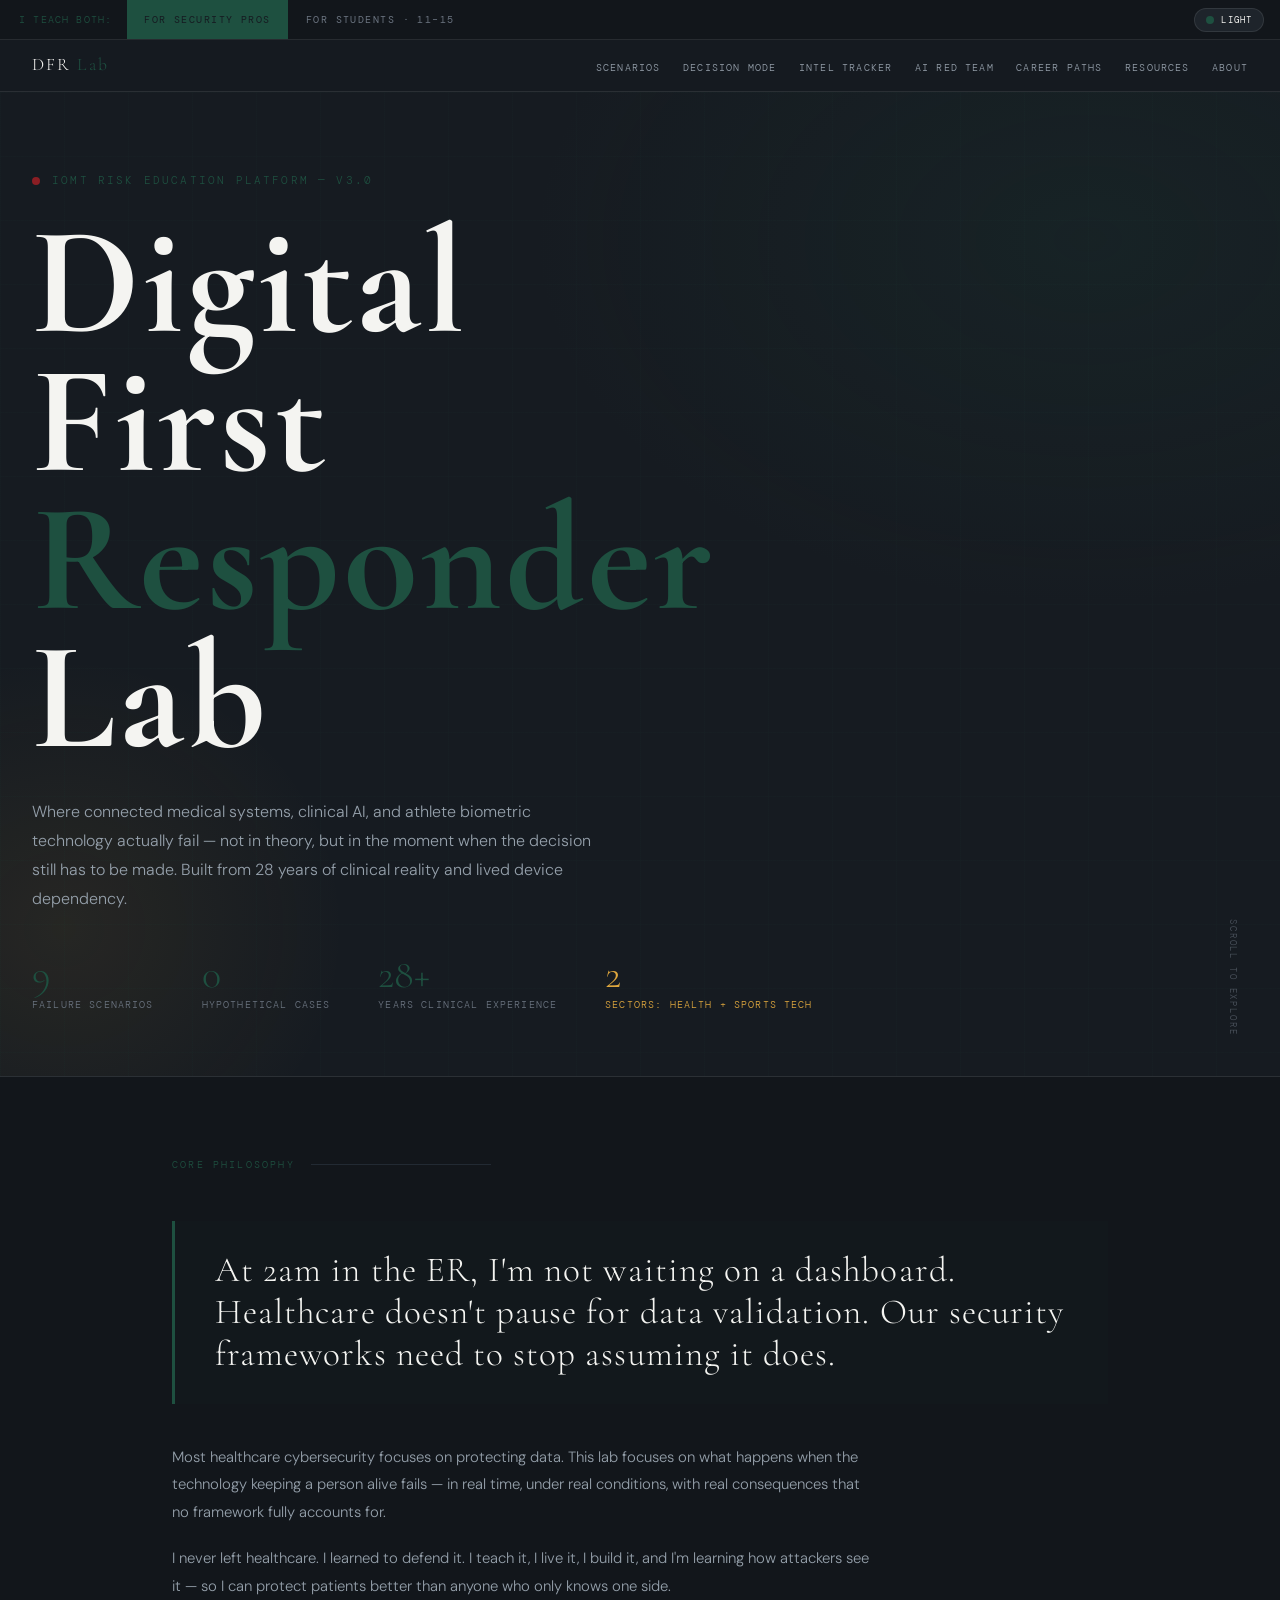
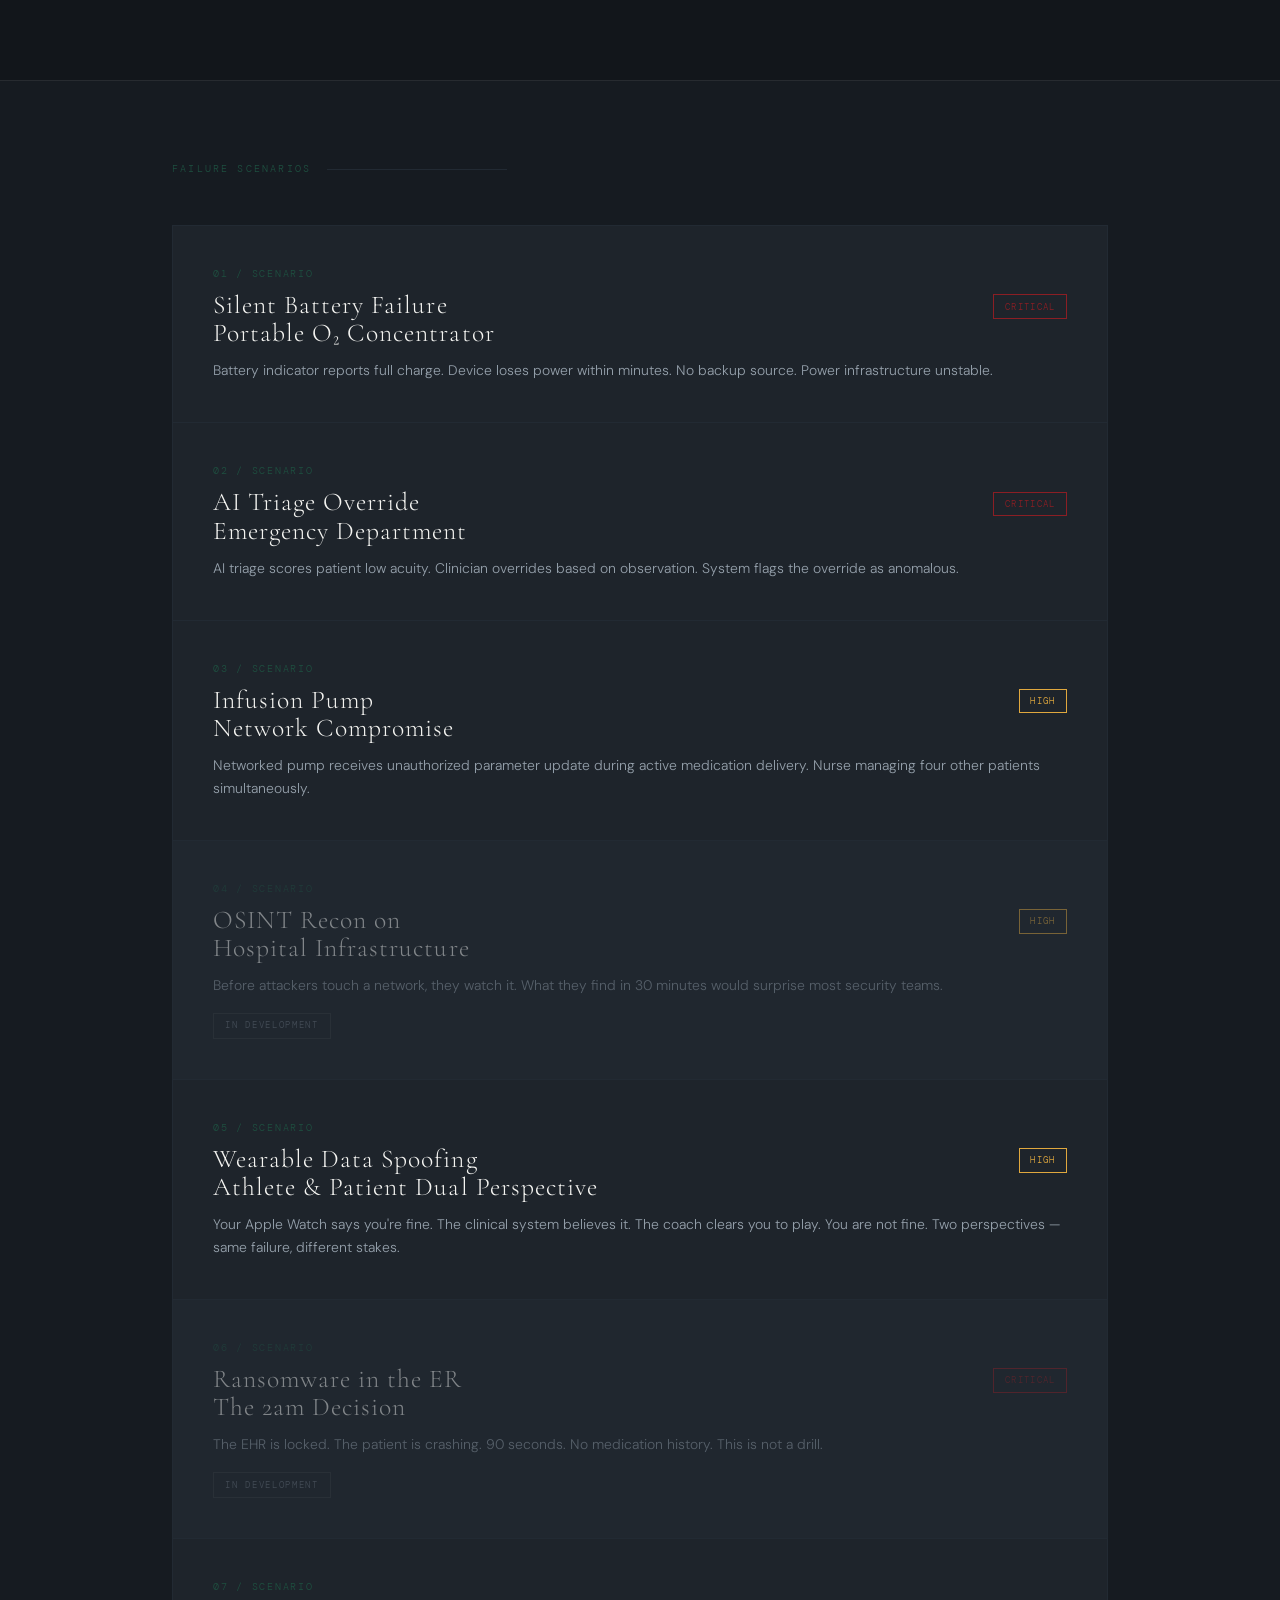
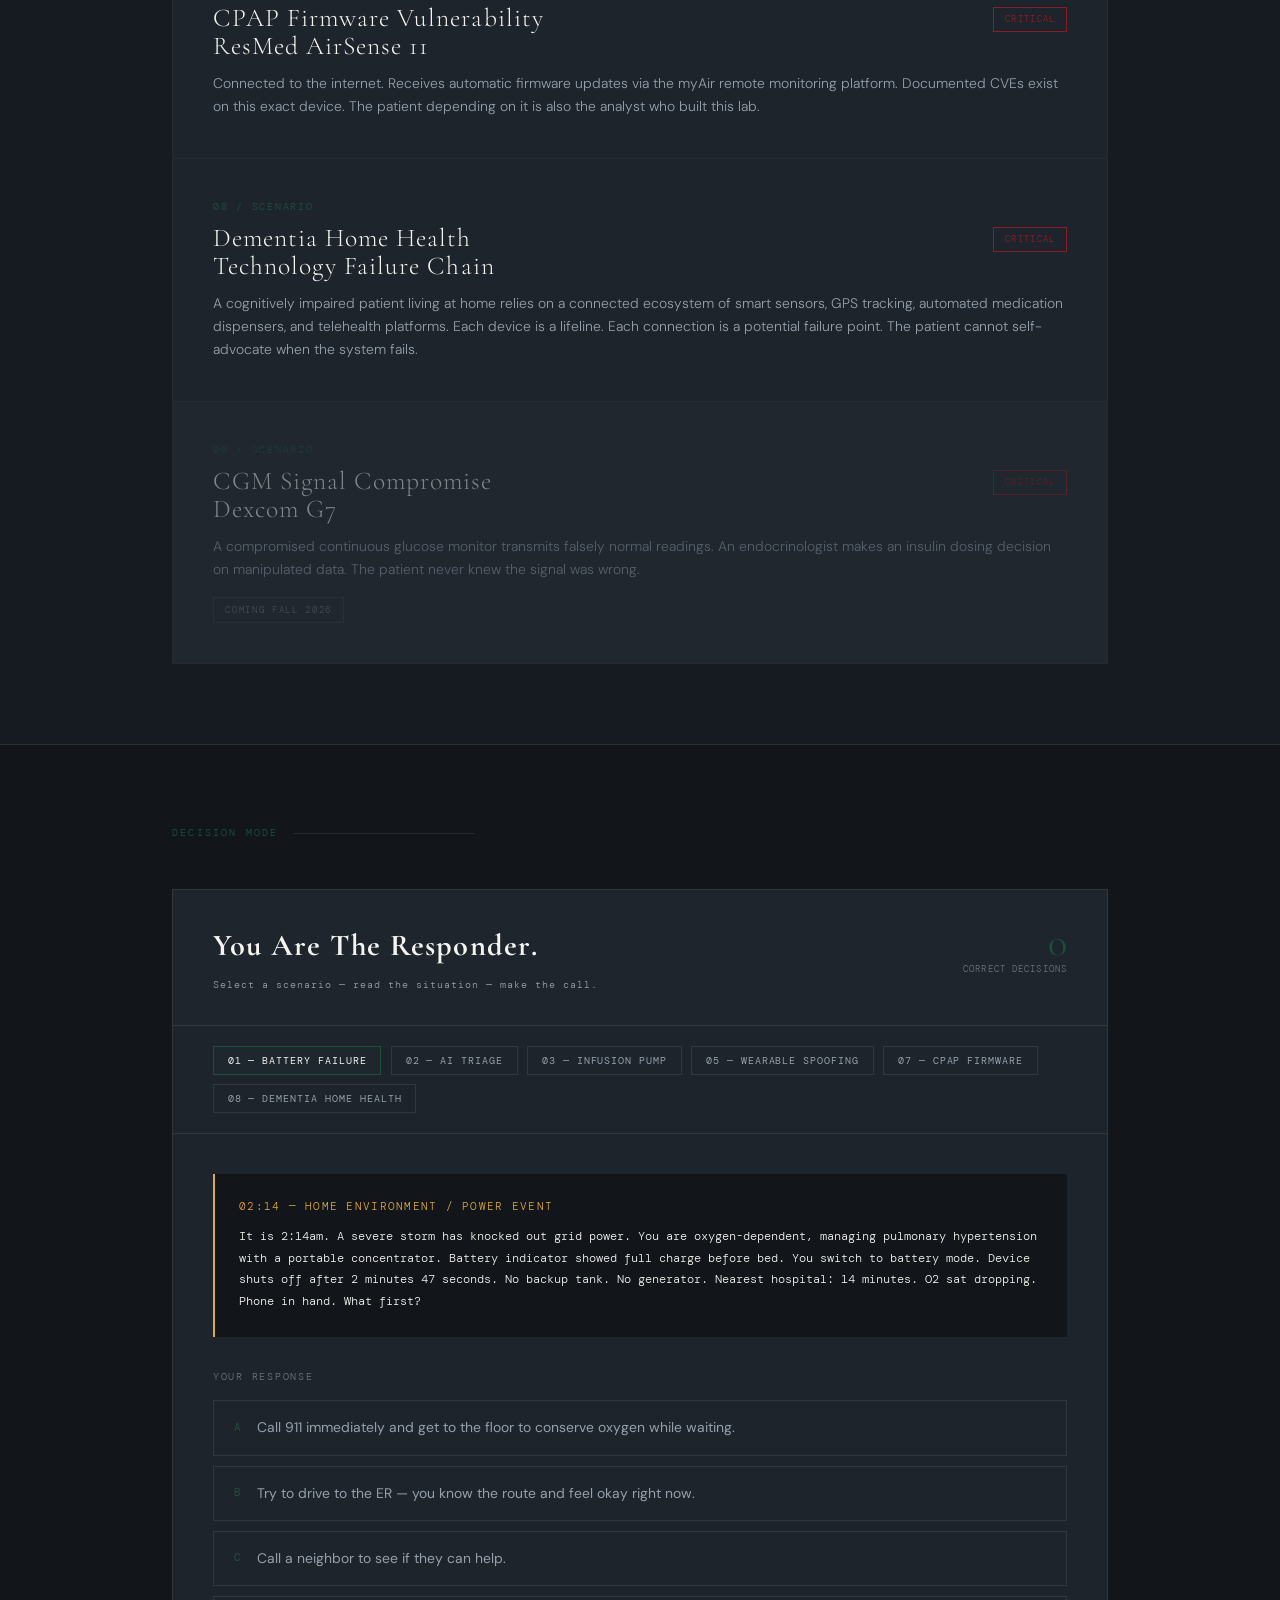
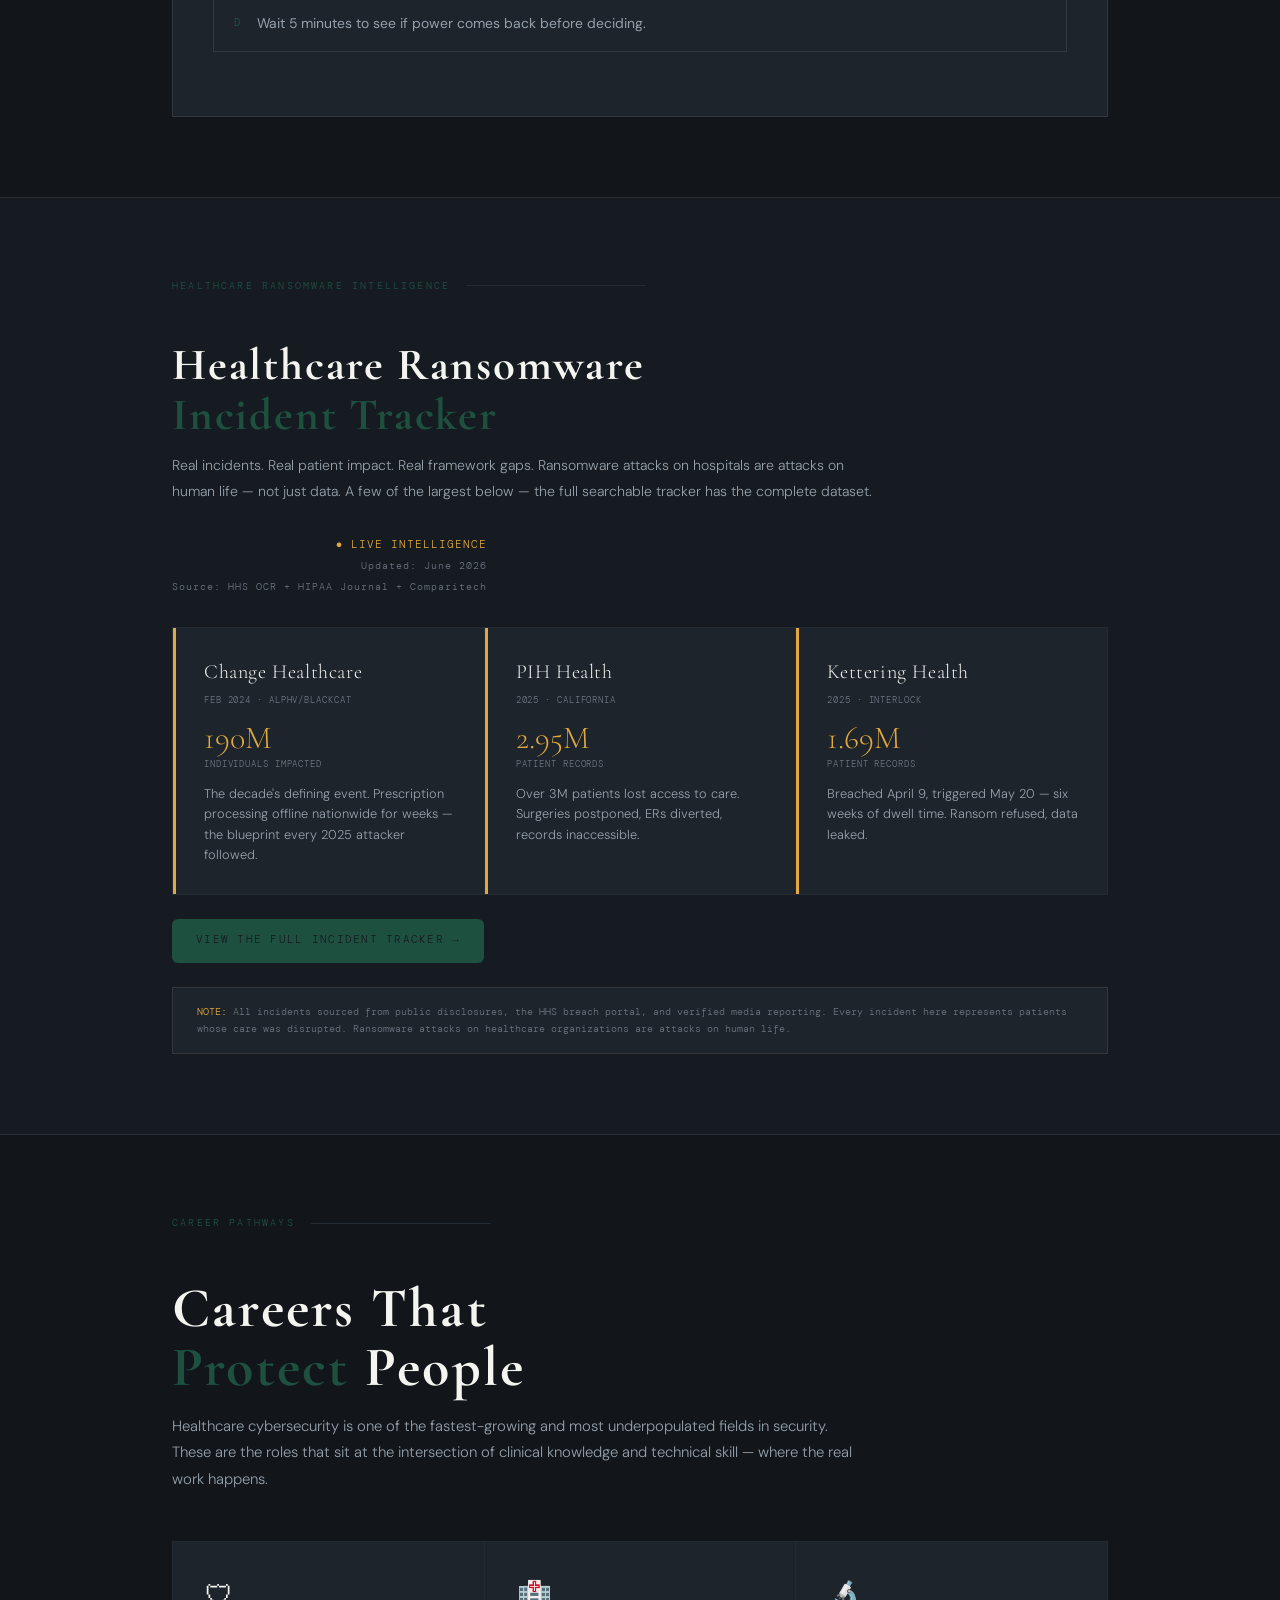
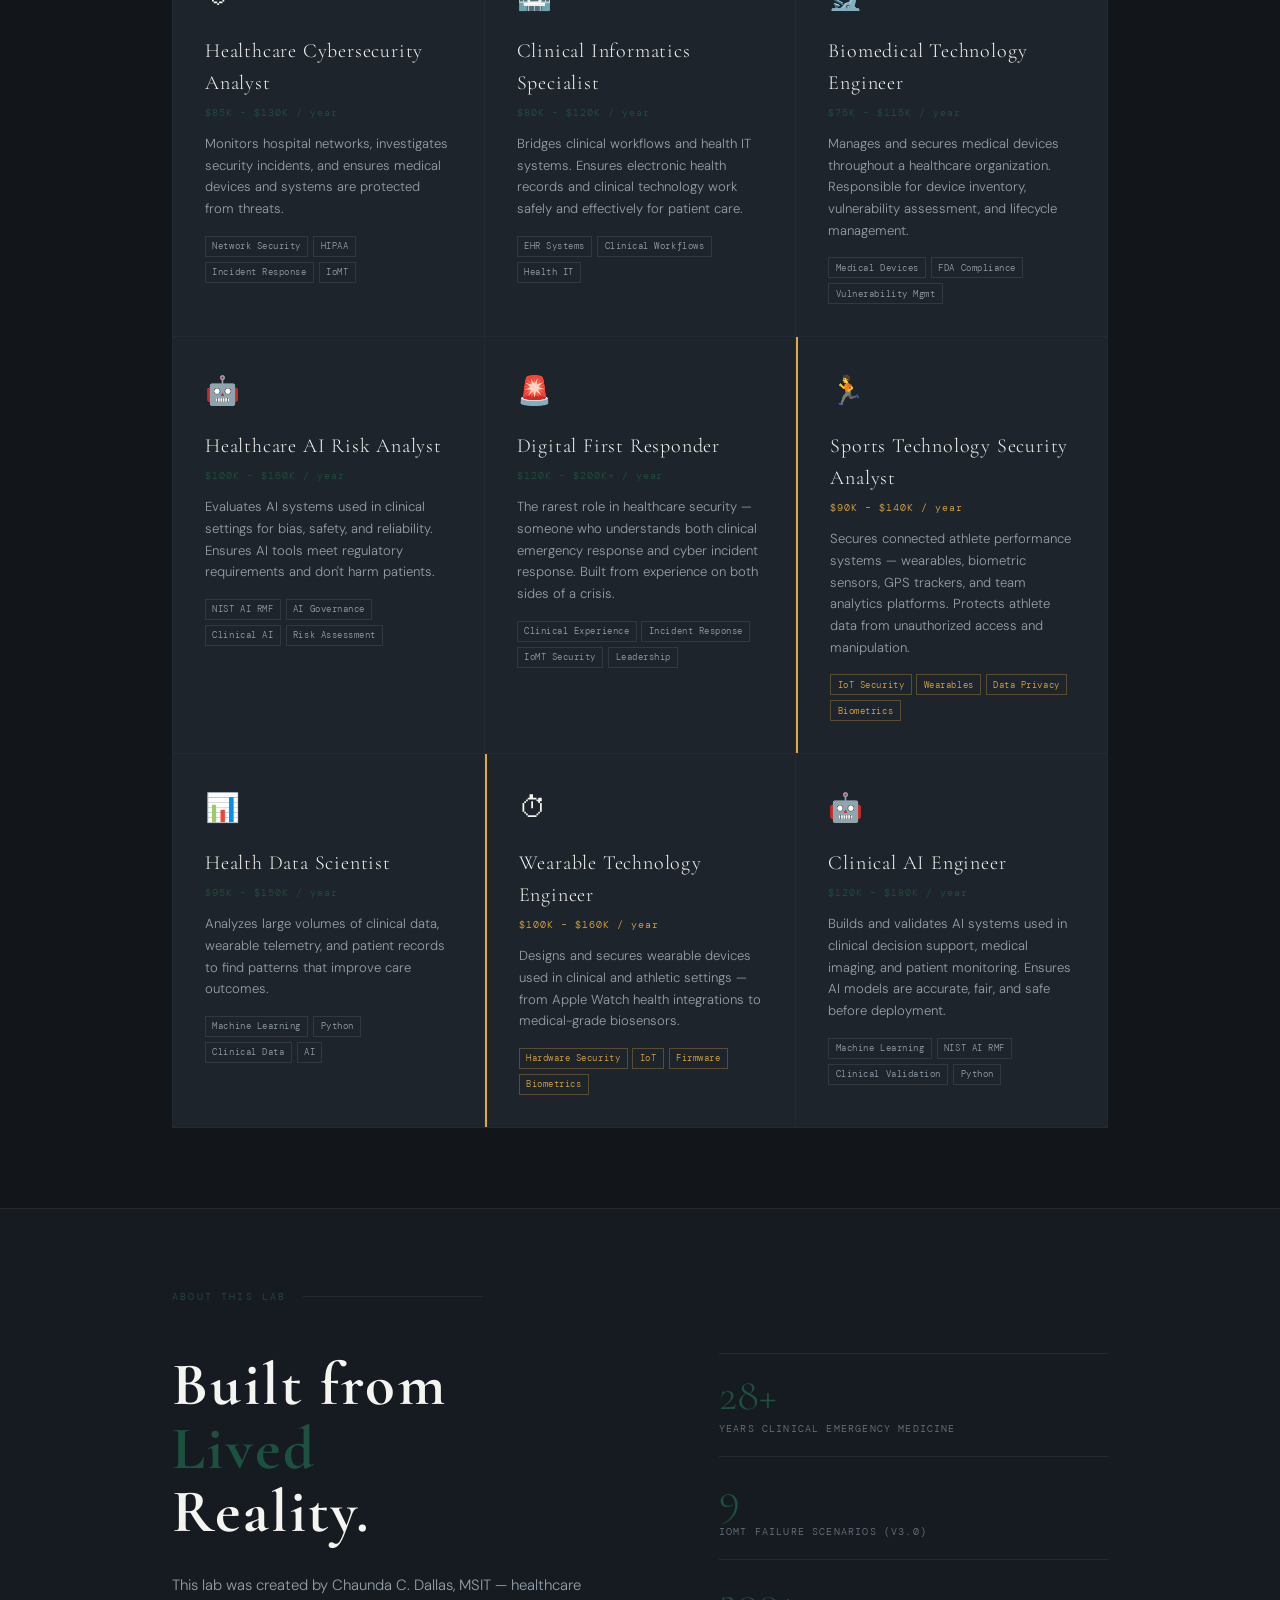
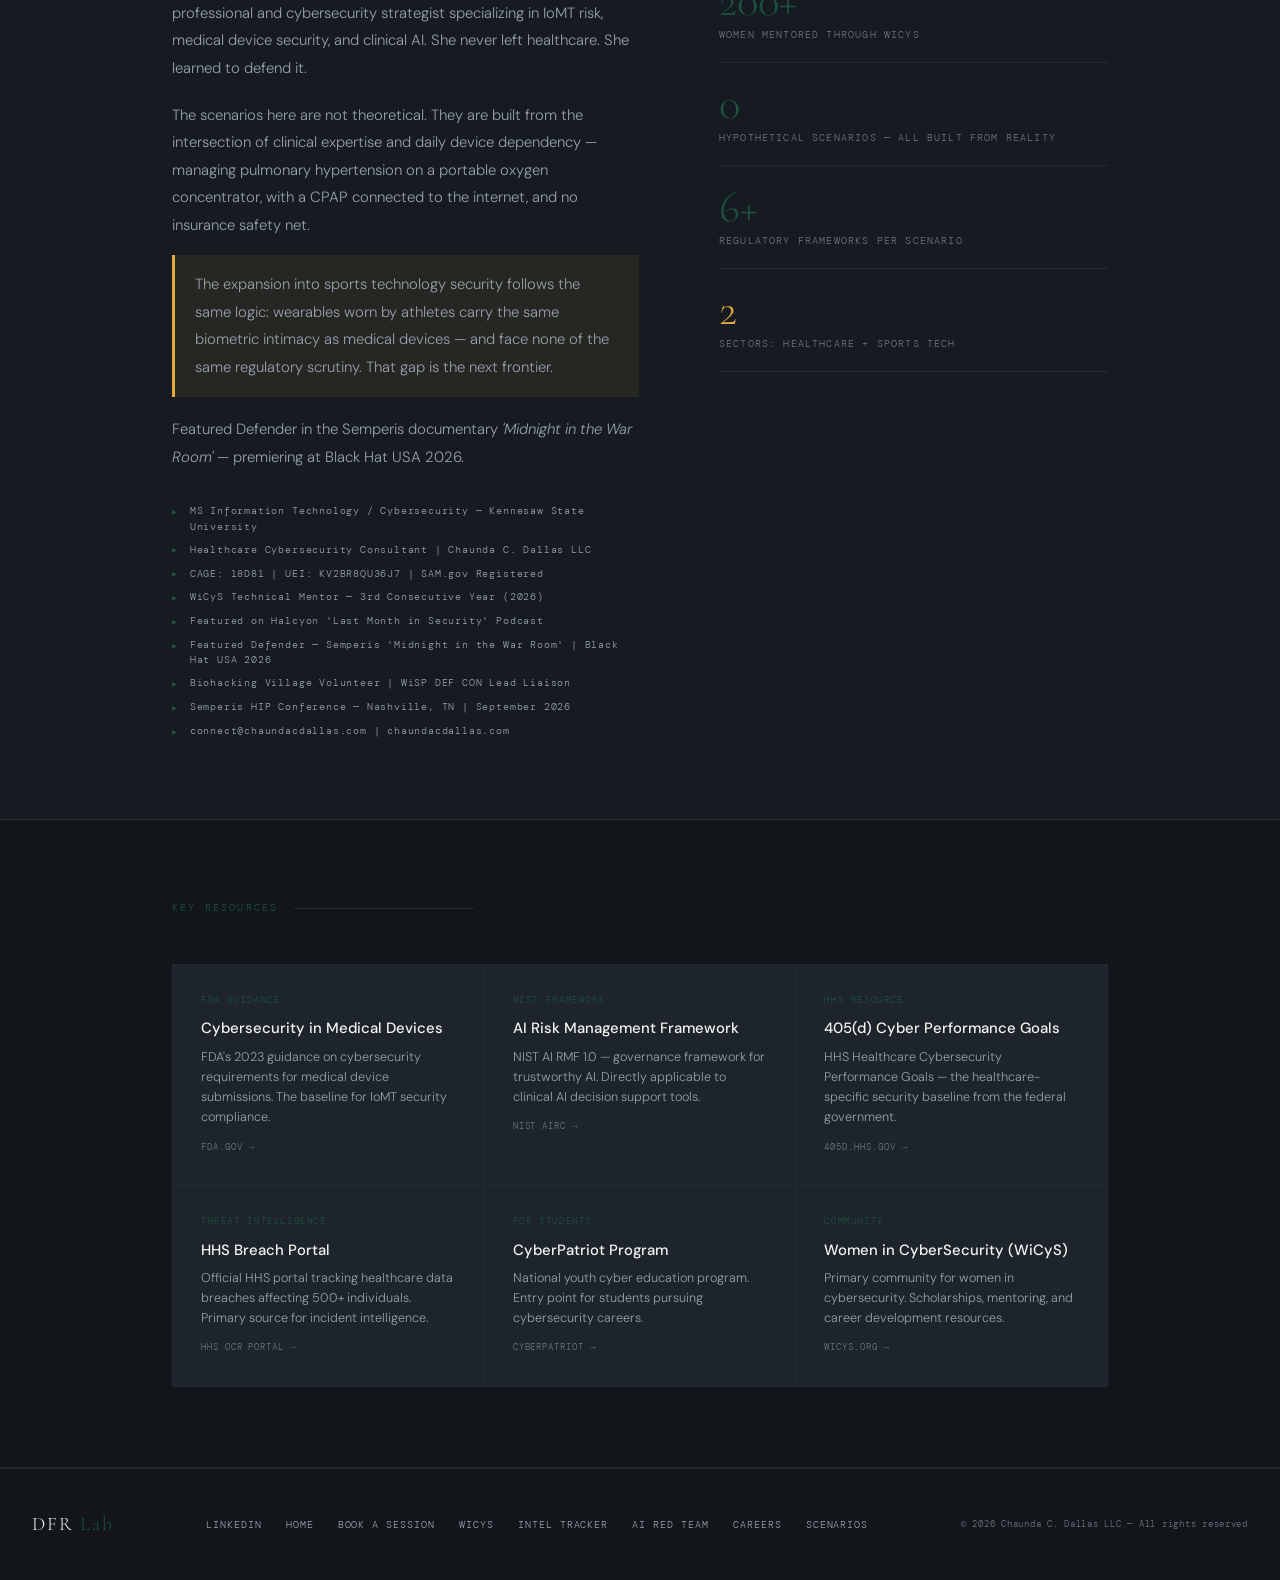
==== commit 266dad84: "Confine crimson to pulse/ECG and true danger states; fix dark dividers and heading font" ====
--- a/index.html
+++ b/index.html
@@ -5,23 +5,12 @@
   <meta name="viewport" content="width=device-width, initial-scale=1.0" />
   <title>Digital First Responder Lab | Chaunda C. Dallas</title>
   <meta name="description" content="Healthcare Cybersecurity Strategist specializing in IoMT, Medical Device Security, Clinical AI Risk, and AI Red Teaming for healthcare. Featured Defender — Midnight in the War Room, Black Hat USA 2026.">
-  <link href="https://fonts.googleapis.com/css2?family=Bebas+Neue&family=DM+Sans:ital,wght@0,300;0,400;0,500;0,600;1,300&family=DM+Mono:wght@400;500&display=swap" rel="stylesheet" />
+  <link rel="preconnect" href="https://fonts.googleapis.com">
+  <link rel="preconnect" href="https://fonts.gstatic.com" crossorigin>
+  <link href="https://fonts.googleapis.com/css2?family=Cormorant+Garamond:wght@400;600;700&family=DM+Sans:wght@300;400;500;700&family=DM+Mono:wght@400;500&display=swap" rel="stylesheet">
+  <link rel="stylesheet" href="styles.css" />
   <style>
-    :root{
-      --bg:#161B21; --bg-2:#12161b; --surface:#1E242B; --surface-2:#232B34; --surface-3:#2a323c;
-      --text:#F4F4F1; --dim:#95A0AB; --faint:#6b7480; --line:#222a33;
-      --emerald:#15B68C; --crimson:#E8484E; --brass:#C9A84C;
-      --border:rgba(255,255,255,0.09);
-      --mono:'DM Mono',monospace; --sans:'DM Sans',sans-serif; --display:'Bebas Neue',sans-serif;
-      --sport:#C9A84C;
-    }
-    [data-theme="light"]{
-      --bg:#F4F4F1; --bg-2:#ECEDE8; --surface:#FFFFFF; --surface-2:#ECEDE8; --surface-3:#E2E3DD;
-      --text:#1C2127; --dim:#5A6670; --faint:#8A929B; --line:#dcdcd6;
-      --emerald:#006B4F; --crimson:#C2262E; --brass:#A8842F;
-      --border:rgba(0,0,0,0.10);
-      --sport:#A8842F;
-    }
+   
     *,*::before,*::after{box-sizing:border-box;margin:0;padding:0;}
     html{scroll-behavior:smooth;}
     body{background:var(--bg);color:var(--text);font-family:var(--sans);font-weight:300;line-height:1.6;overflow-x:hidden;transition:background .25s,color .25s;}
@@ -41,7 +30,7 @@
 
     nav{position:sticky;top:40px;z-index:100;background:color-mix(in srgb,var(--bg) 92%,transparent);backdrop-filter:blur(16px);border-bottom:1px solid var(--border);padding:0 2rem;display:flex;align-items:center;justify-content:space-between;height:52px;}
     .nav-brand{font-family:var(--display);font-size:1.1rem;letter-spacing:0.12em;}
-    .nav-brand span{color:var(--crimson);}
+    .nav-brand span{color:var(--green);}
     .nav-links{display:flex;gap:1.4rem;list-style:none;}
     .nav-links a{font-family:var(--mono);font-size:0.62rem;color:var(--dim);text-decoration:none;letter-spacing:0.12em;text-transform:uppercase;transition:color 0.2s;}
     .nav-links a:hover{color:var(--emerald);}
@@ -51,7 +40,7 @@
     body.student-mode .pro-only{display:none;}
 
     header{position:relative;min-height:100vh;display:flex;flex-direction:column;justify-content:flex-end;padding:5rem 2rem 4rem;overflow:hidden;border-bottom:1px solid var(--border);margin-top:40px;}
-    .hero-bg{position:absolute;inset:0;background:radial-gradient(ellipse 70% 60% at 85% 15%,color-mix(in srgb,var(--emerald) 14%,transparent) 0%,transparent 62%),radial-gradient(ellipse 40% 50% at 5% 85%,color-mix(in srgb,var(--crimson) 8%,transparent) 0%,transparent 55%),var(--bg);}
+    .hero-bg{position:absolute;inset:0;background:radial-gradient(ellipse 70% 60% at 85% 15%,color-mix(in srgb,var(--emerald) 14%,transparent) 0%,transparent 62%),radial-gradient(ellipse 40% 50% at 5% 85%,color-mix(in srgb,var(--amber) 8%,transparent) 0%,transparent 55%),var(--bg);}
     .hero-grid{position:absolute;inset:0;background-image:linear-gradient(color-mix(in srgb,var(--emerald) 6%,transparent) 1px,transparent 1px),linear-gradient(90deg,color-mix(in srgb,var(--emerald) 6%,transparent) 1px,transparent 1px);background-size:64px 64px;}
     .hero-content{position:relative;z-index:1;max-width:960px;}
     .eyebrow{font-family:var(--mono);font-size:0.68rem;letter-spacing:0.2em;color:var(--emerald);text-transform:uppercase;margin-bottom:1.5rem;display:flex;align-items:center;gap:0.75rem;}
@@ -147,8 +136,8 @@
     .scene-btn{font-family:var(--mono);font-size:0.6rem;letter-spacing:0.1em;text-transform:uppercase;padding:0.42rem 0.85rem;border:1px solid var(--border);background:transparent;color:var(--dim);cursor:pointer;transition:all 0.2s;}
     .scene-btn:hover,.scene-btn.active{border-color:var(--emerald);color:var(--text);background:color-mix(in srgb,var(--emerald) 8%,transparent);}
     .decision-body{padding:2.5rem;}
-    .situation{background:var(--bg-2);border-left:2px solid var(--crimson);padding:1.5rem;margin-bottom:2rem;font-family:var(--mono);font-size:0.78rem;color:var(--text);line-height:1.75;}
-    .situation .ts{color:var(--crimson);font-size:0.66rem;margin-bottom:0.6rem;letter-spacing:0.12em;display:block;}
+    .situation{background:var(--bg-2);border-left:2px solid var(--amber);padding:1.5rem;margin-bottom:2rem;font-family:var(--mono);font-size:0.78rem;color:var(--text);line-height:1.75;}
+    .situation .ts{color:var(--amber);font-size:0.66rem;margin-bottom:0.6rem;letter-spacing:0.12em;display:block;}
     .choices-lbl{font-family:var(--mono);font-size:0.6rem;letter-spacing:0.18em;color:var(--faint);text-transform:uppercase;margin-bottom:1rem;}
     .choice-list{display:flex;flex-direction:column;gap:0.6rem;margin-bottom:1.5rem;}
     .choice-btn{display:flex;align-items:flex-start;gap:1rem;padding:1rem 1.25rem;border:1px solid var(--border);background:transparent;color:var(--dim);cursor:pointer;text-align:left;font-family:var(--sans);font-size:0.87rem;line-height:1.55;transition:all 0.2s;width:100%;}
@@ -175,20 +164,20 @@
     #tracker{background:var(--bg);border-bottom:1px solid var(--border);}
     .tracker-hdr{display:flex;align-items:flex-start;justify-content:space-between;gap:2rem;margin-bottom:2rem;flex-wrap:wrap;}
     .tracker-hdr h2{font-family:var(--display);font-size:clamp(1.8rem,4vw,2.8rem);letter-spacing:0.04em;line-height:1.1;}
-    .tracker-hdr h2 span{color:var(--crimson);}
+    .tracker-hdr h2 span{color:var(--green);}
     .tracker-meta{font-family:var(--mono);font-size:0.63rem;color:var(--faint);letter-spacing:0.1em;text-align:right;}
-    .tracker-meta .live{color:var(--crimson);margin-bottom:0.3rem;font-size:0.68rem;}
+    .tracker-meta .live{color:var(--amber);margin-bottom:0.3rem;font-size:0.68rem;}
     .teaser-grid{display:grid;grid-template-columns:repeat(3,1fr);gap:1px;background:var(--line);border:1px solid var(--line);margin-bottom:1.5rem;}
-    .teaser-card{background:var(--surface);padding:1.75rem;border-left:3px solid var(--crimson);}
+    .teaser-card{background:var(--surface);padding:1.75rem;border-left:3px solid var(--amber);}
     .teaser-org{font-family:var(--display);font-size:1.25rem;letter-spacing:0.03em;margin-bottom:0.3rem;}
     .teaser-meta{font-family:var(--mono);font-size:0.56rem;letter-spacing:0.1em;text-transform:uppercase;color:var(--faint);margin-bottom:0.9rem;}
-    .teaser-num{font-family:var(--display);font-size:2rem;color:var(--crimson);line-height:1;}
+    .teaser-num{font-family:var(--display);font-size:2rem;color:var(--amber);line-height:1;}
     .teaser-num-lbl{font-family:var(--mono);font-size:0.56rem;letter-spacing:0.1em;text-transform:uppercase;color:var(--faint);margin-top:0.2rem;margin-bottom:0.8rem;}
     .teaser-desc{font-size:0.8rem;color:var(--dim);line-height:1.6;}
     .tracker-cta{display:inline-flex;align-items:center;gap:0.6rem;font-family:var(--mono);font-size:0.66rem;letter-spacing:0.12em;text-transform:uppercase;color:var(--bg);background:var(--emerald);text-decoration:none;padding:0.85rem 1.5rem;border-radius:6px;transition:opacity .2s;}
     .tracker-cta:hover{opacity:0.88;}
     .tracker-note{margin-top:1.5rem;padding:1rem 1.5rem;border:1px solid var(--border);background:var(--surface);font-family:var(--mono);font-size:0.63rem;color:var(--faint);line-height:1.65;}
-    .tracker-note span{color:var(--crimson);}
+    .tracker-note span{color:var(--amber);}
 
     #careers{background:var(--bg-2);border-bottom:1px solid var(--border);}
     .careers-intro{max-width:680px;margin-bottom:3rem;}
@@ -232,7 +221,7 @@
 
     footer{background:var(--bg-2);padding:2.5rem 2rem;display:flex;align-items:center;justify-content:space-between;flex-wrap:wrap;gap:1.5rem;border-top:1px solid var(--border);}
     .footer-brand{font-family:var(--display);font-size:1.2rem;letter-spacing:0.1em;}
-    .footer-brand span{color:var(--crimson);}
+    .footer-brand span{color:var(--green);}
     .footer-links{display:flex;gap:1.5rem;flex-wrap:wrap;}
     .footer-links a{font-family:var(--mono);font-size:0.6rem;color:var(--dim);text-decoration:none;letter-spacing:0.1em;text-transform:uppercase;transition:color 0.2s;}
     .footer-links a:hover{color:var(--emerald);}
@@ -711,4 +700,4 @@
 (function(){var root=document.documentElement,btn=document.getElementById('themeBtn'),lbl=document.getElementById('themeLbl');function set(t){root.setAttribute('data-theme',t);lbl.textContent=(t==='dark'?'Light':'Dark');}set('dark');btn.addEventListener('click',function(){set(root.getAttribute('data-theme')==='dark'?'light':'dark');});})();
 </script>
 </body>
-</html>
+</html>
--- a/styles.css
+++ b/styles.css
@@ -0,0 +1,65 @@
+/* ==========================================================================
+   DIGITAL FIRST RESPONDER LAB - UNIFIED BRAND IDENTITY MIGRATION
+   ========================================================================== */
+
+:root {
+  /* Dark Theme (Default Baseline) */
+  --bg: #161B21; 
+  --bg-2: #12161b; 
+  --surface: #1E242B; 
+  --surface-2: #232B34; 
+  --surface-3: #2a323c;
+  
+  --text: #3D4142; /* Slate fallback for light overrides, mapped structurally below */
+  
+  /* Locked Brand Tokens Integration */
+  --green: #1E5040;      /* Identity color: headers, logo, nav, links, primary UI */
+  --amber: #E0A83E;      /* CTAs, highlights, hover states, accents */
+  --crimson: #8B1E24;    /* ECG/pulse elements ONLY */
+  --cream: #F3ECDD;      /* Backgrounds */
+  --slate: #3D4142;      /* Body text, secondary UI */
+
+  /* Map Legacy Variables to New Purposed Design Tokens */
+  --emerald: var(--green);
+  --brass: var(--amber);
+  --sport: var(--slate);
+  --border: rgba(255, 255, 255, 0.09);
+  
+  /* Typography Configuration */
+  --mono: 'DM Mono', monospace; 
+  --sans: 'DM Sans', sans-serif; 
+  --display: 'Cormorant Garamond', serif;
+  
+  /* Layout Containers */
+  --max-width-default: 1080px;
+}
+
+/* Maintain dark mode default presentation as requested */
+:root {
+  --bg: #161B21;
+  --surface: #1E242B;
+  --surface-2: #232B34;
+  --text: #F4F4F1;
+  --dim: #95A0AB;
+  --faint: #6b7480;
+  --line: #222a33;
+}
+
+[data-theme="light"] {
+  /* Light Theme Overrides using Locked Tokens */
+  --bg: var(--cream); 
+  --bg-2: #ECEDE8; 
+  --surface: #FFFFFF; 
+  --surface-2: #ECEDE8; 
+  --surface-3: #E2E3DD;
+  
+  --text: var(--slate); 
+  --dim: #5A6670; 
+  --faint: #8A929B; 
+  --line: #dcdcd6;
+  
+  --emerald: var(--green); 
+  --brass: var(--amber);
+  
+  --border: rgba(61, 65, 66, 0.14);
+}
